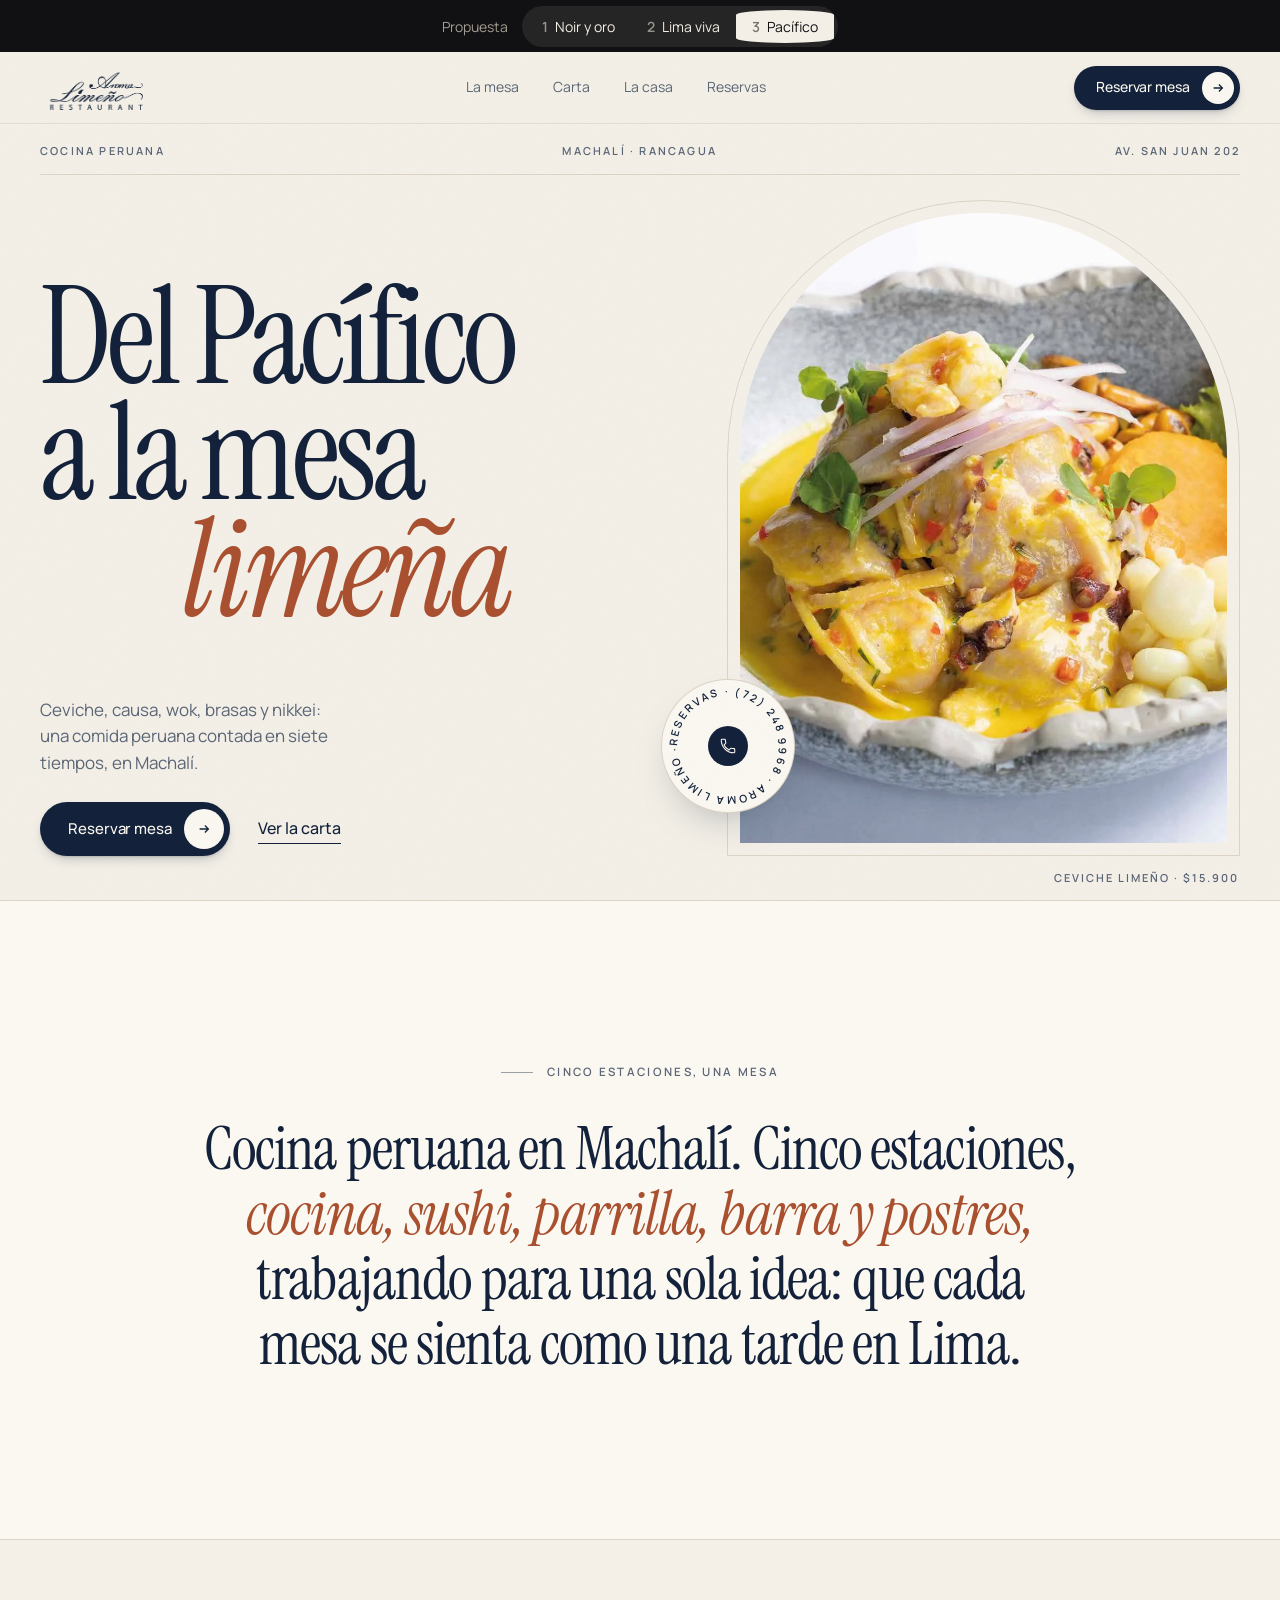
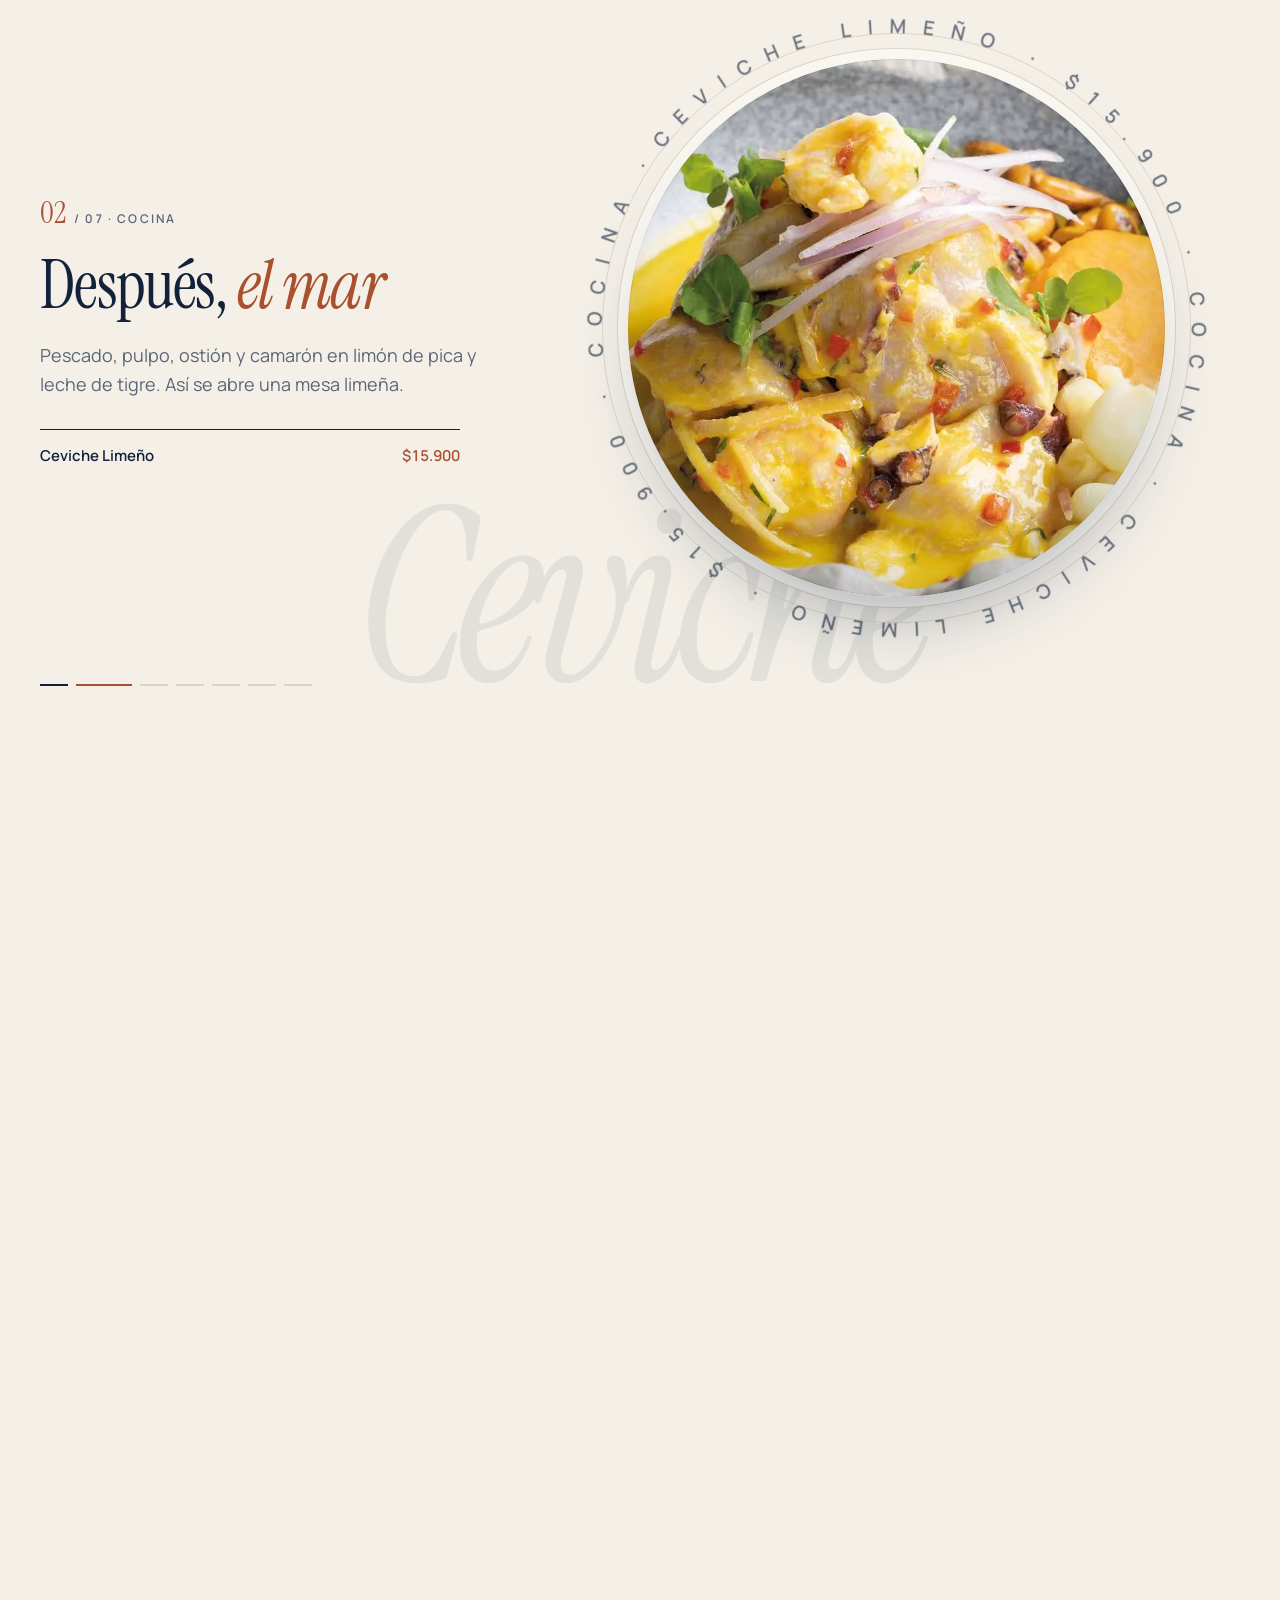
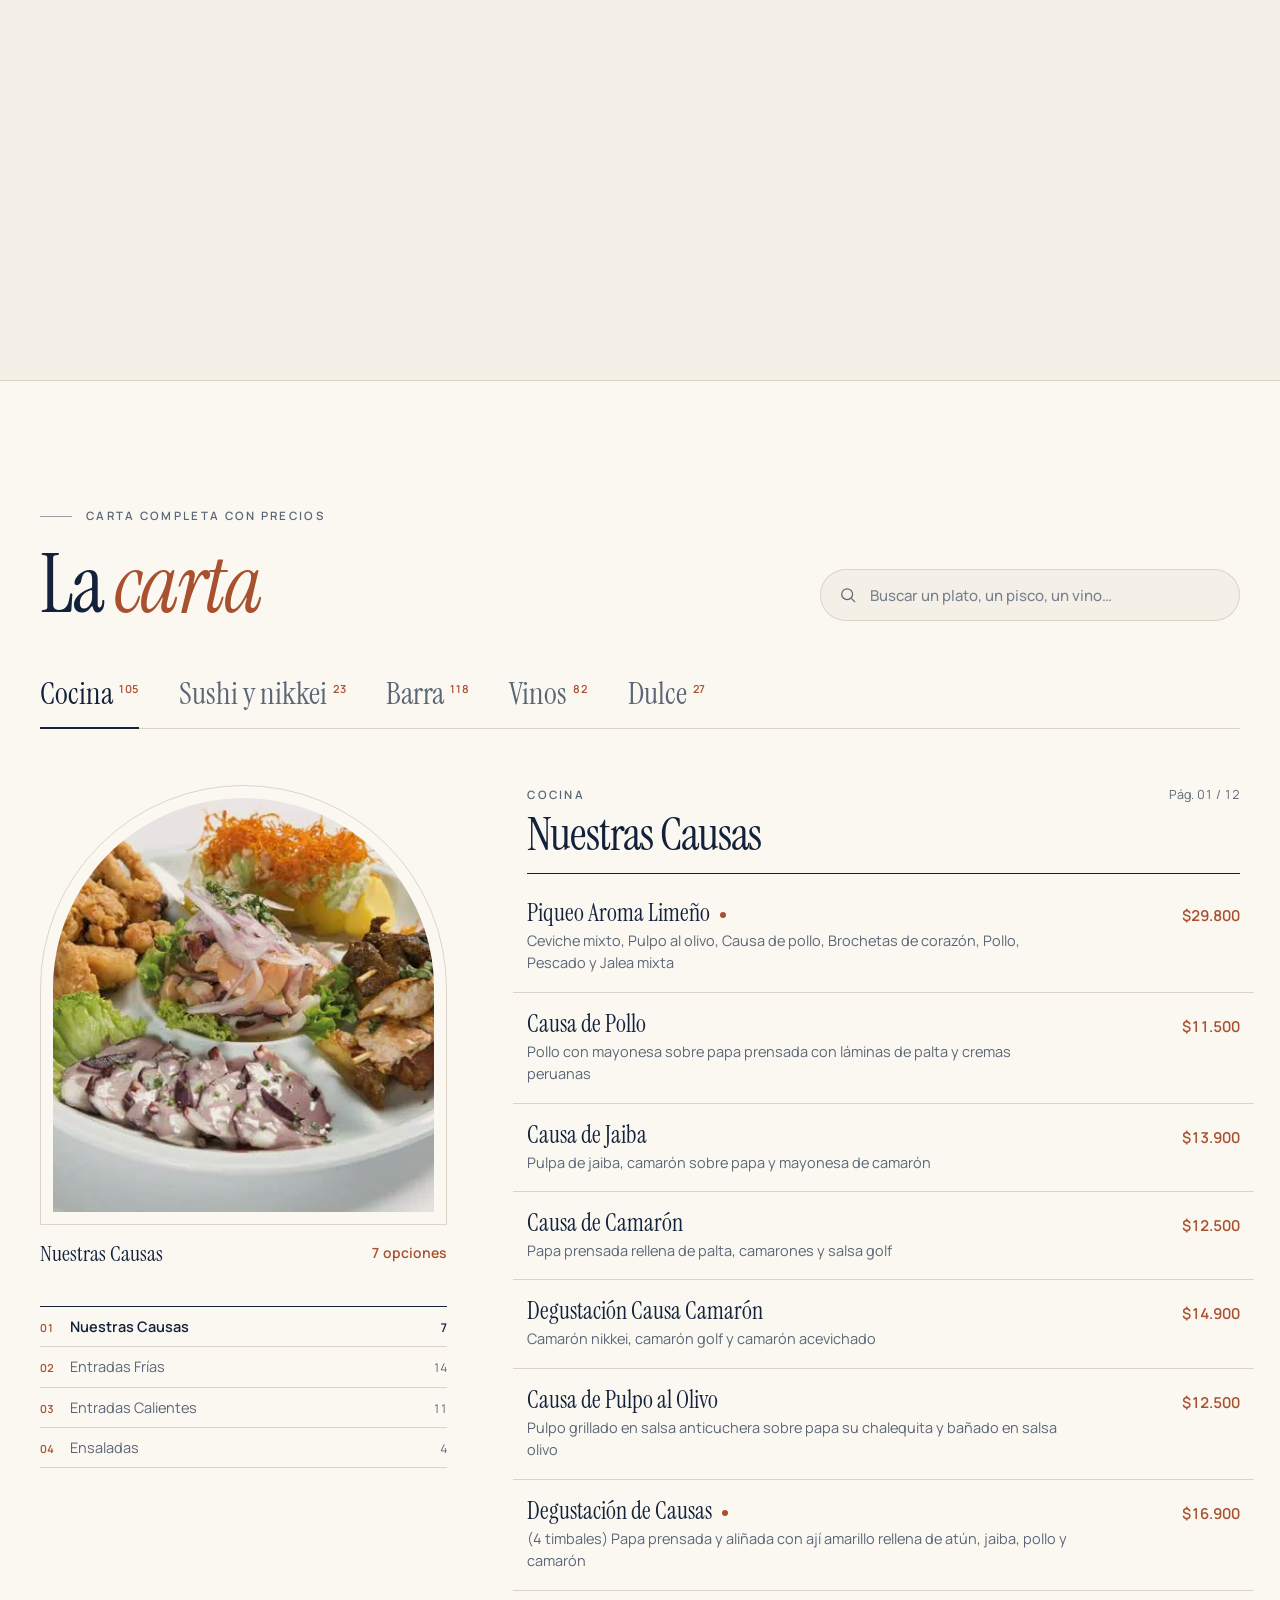
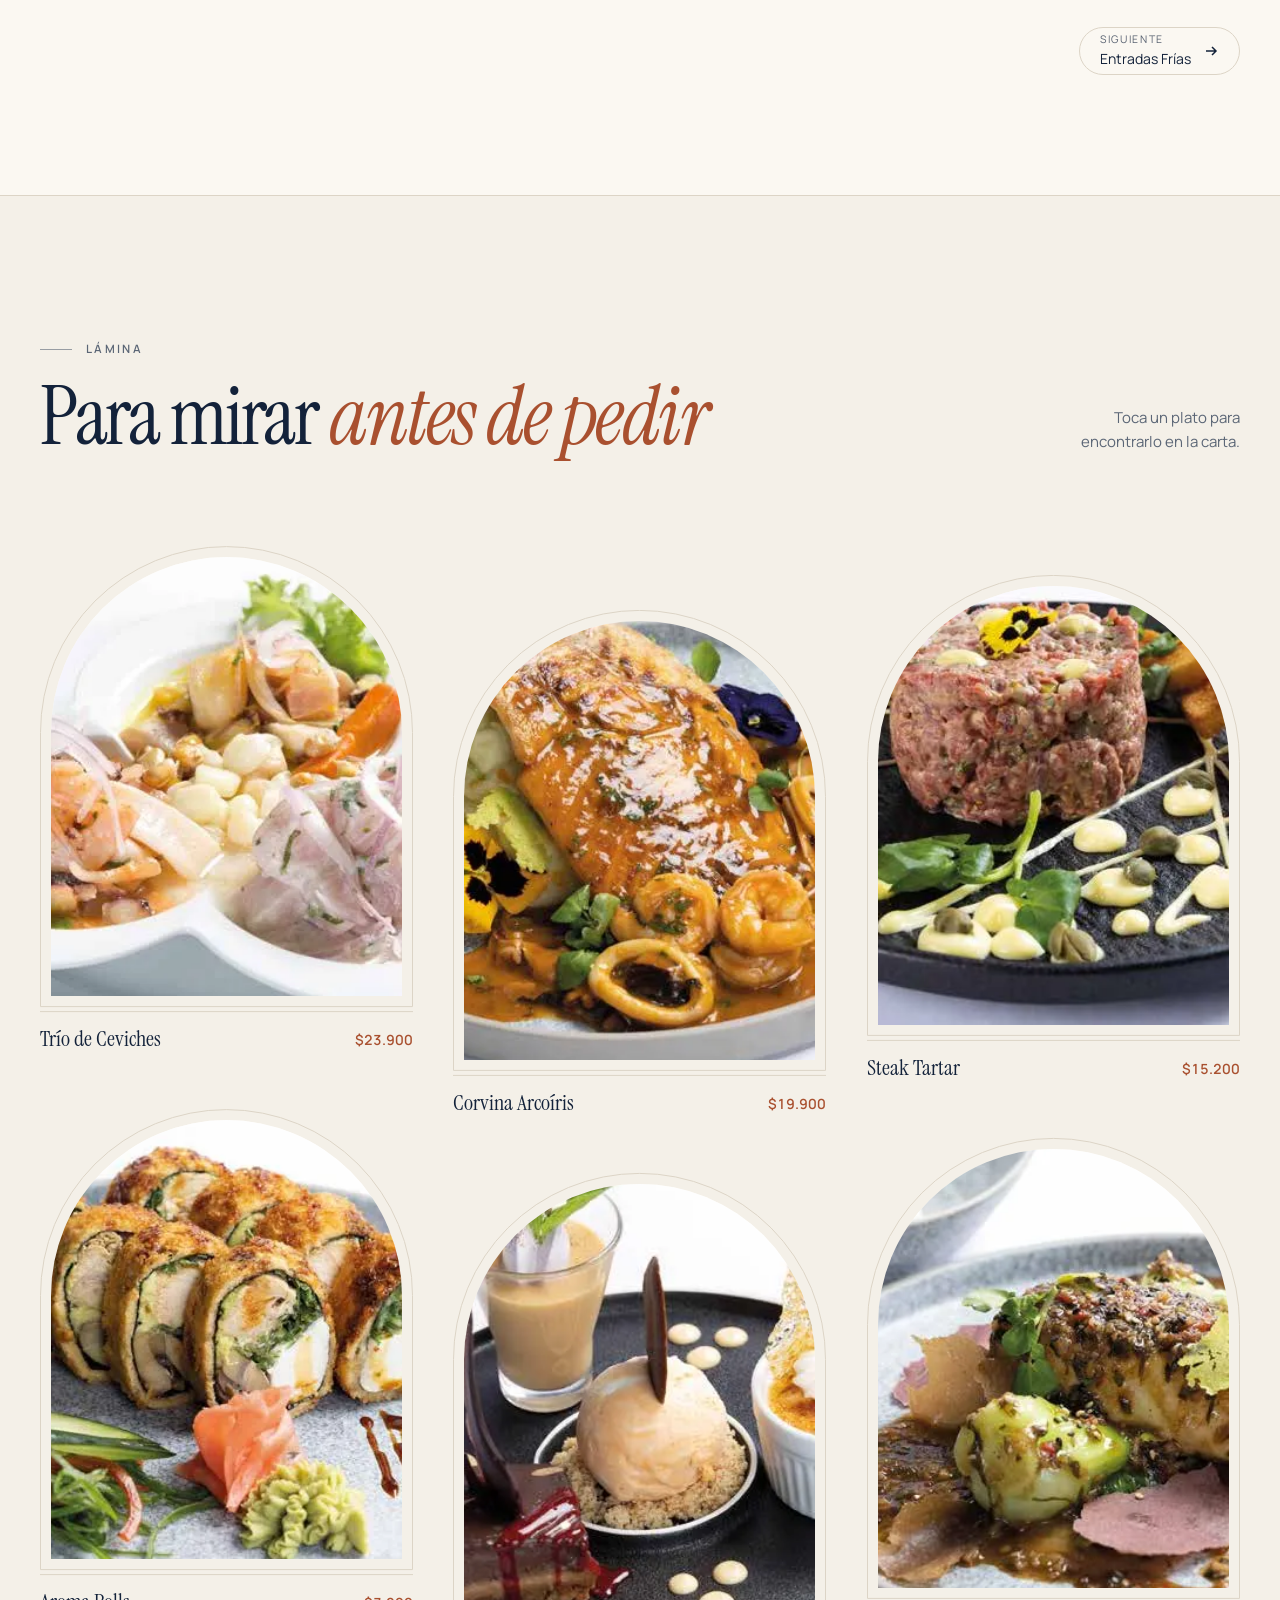
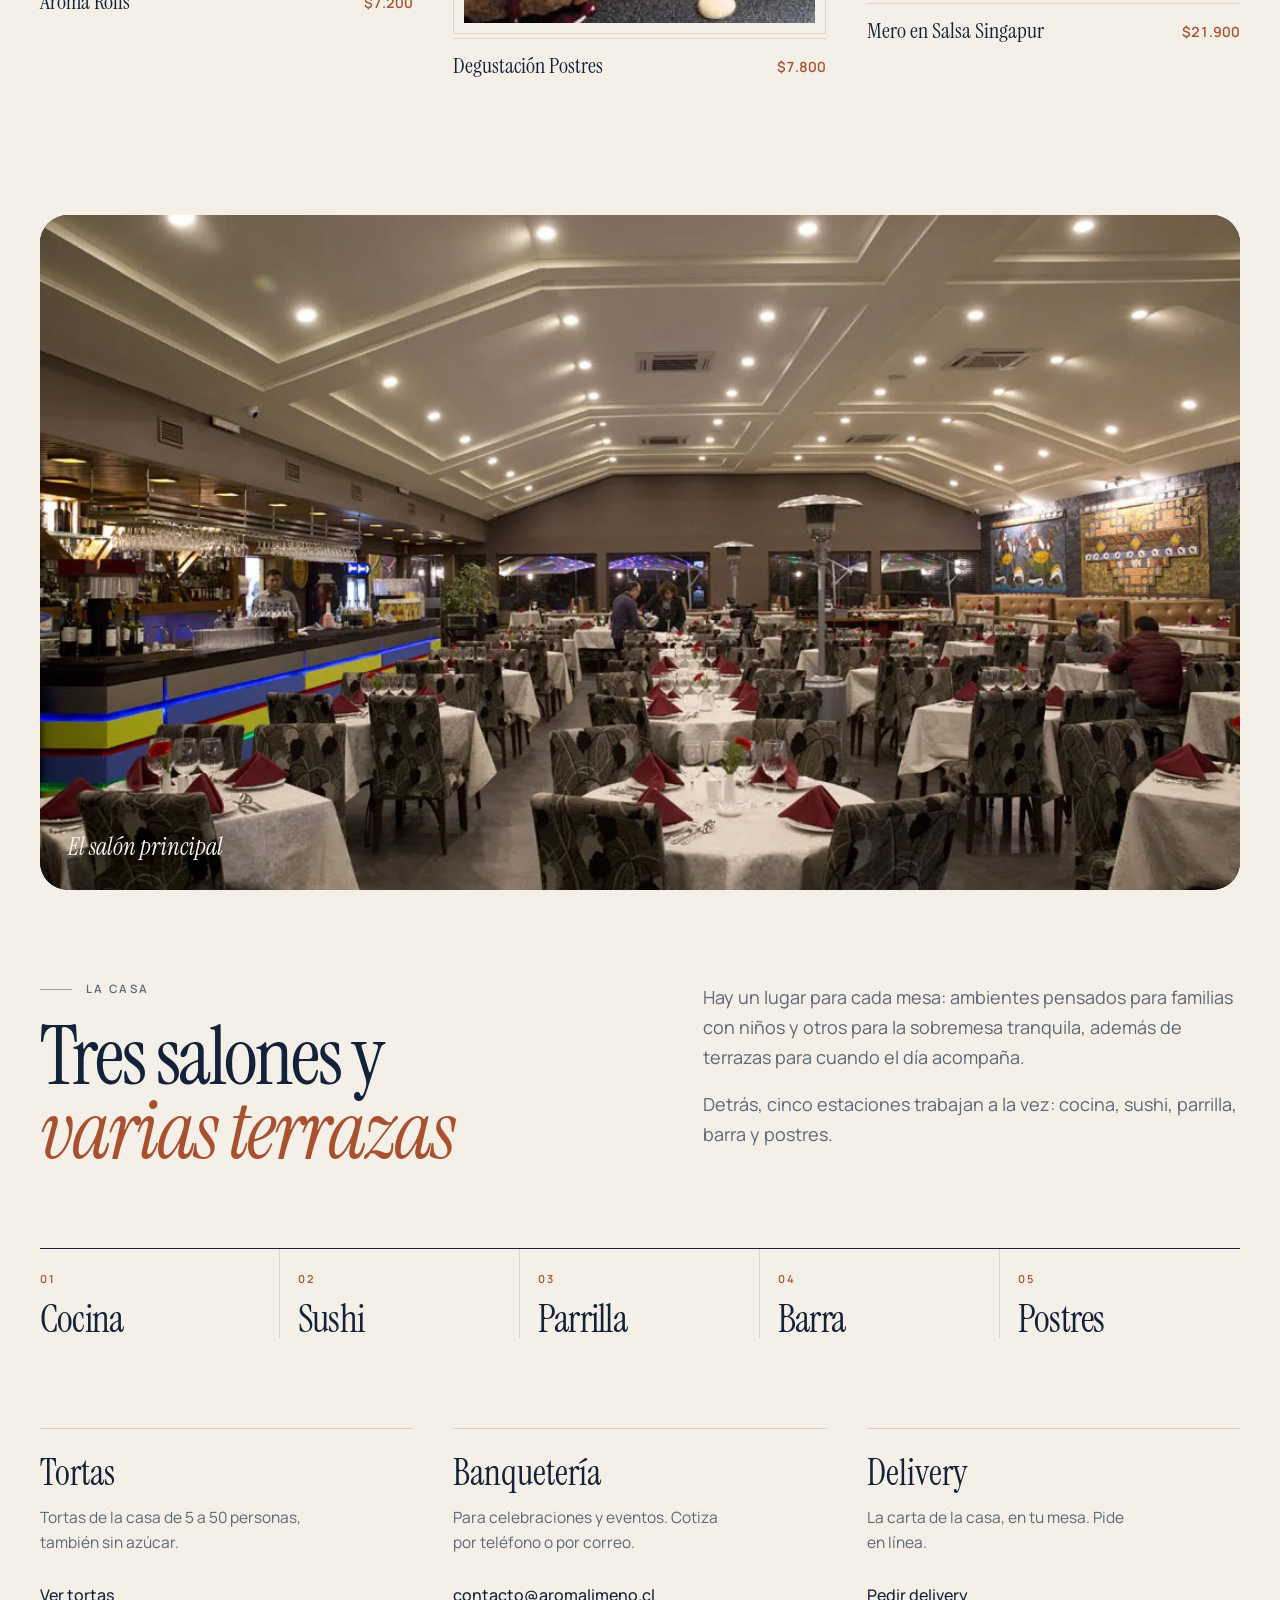
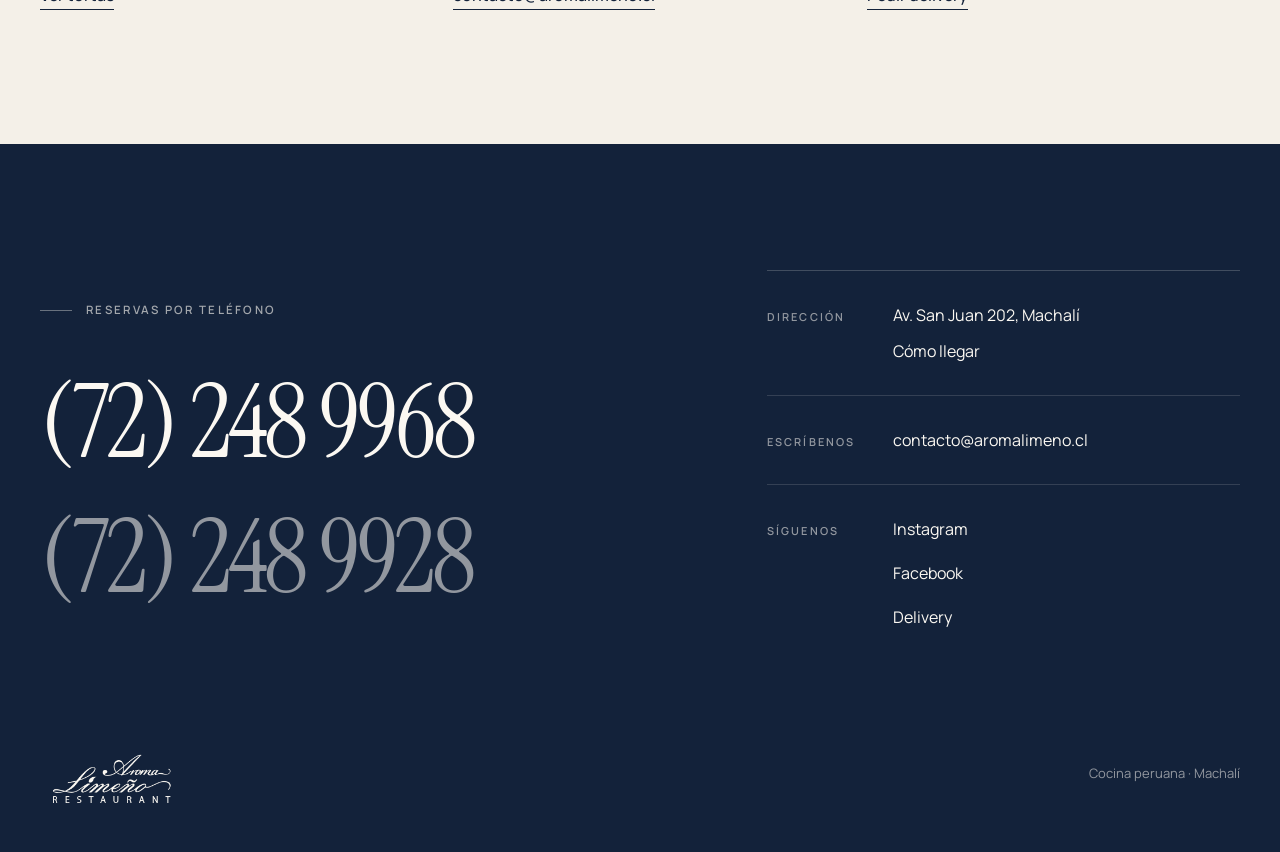
==== pacifico.html @ 2cde5c27 "Propuestas web Aroma Limeño: Noir y oro, Lima viva y Pacífico Co-Authored-By: Claude Opus 5.5 <norep" ====
<!doctype html>
<html lang="es" data-version="pacifico">
<head>
<meta charset="utf-8">
<meta name="robots" content="noindex, nofollow">
<meta name="viewport" content="width=device-width, initial-scale=1">
<title>Aroma Limeño · Pacífico</title>
<meta name="description" content="Aroma Limeño Restaurant: cocina peruana en Av. San Juan 202, Machalí. Carta completa con precios, salones, tortas, delivery y reservas por teléfono.">
<meta name="theme-color" content="#f4f0e8">
<link rel="icon" href="img/logo.png">
<link rel="preconnect" href="https://fonts.googleapis.com">
<link rel="preconnect" href="https://fonts.gstatic.com" crossorigin>
<link href="https://fonts.googleapis.com/css2?family=Instrument+Serif:ital@0;1&family=Manrope:wght@400;500;600&display=swap" rel="stylesheet">
<link rel="stylesheet" href="css/base.css">
<link rel="stylesheet" href="css/pacifico.css">
<script>document.documentElement.classList.add('js');try{var xy=sessionStorage.getItem('al-xy');if(xy){xy=xy.split(',');document.documentElement.style.setProperty('--vt-x',xy[0]+'px');document.documentElement.style.setProperty('--vt-y',xy[1]+'px');sessionStorage.removeItem('al-xy');}}catch(e){}</script>
</head>
<body>

<div class="switcher" role="navigation" aria-label="Selector de propuesta">
  <span class="switcher__label">Propuesta</span>
  <div class="switcher__track">
    <span class="switcher__thumb" aria-hidden="true"></span>
    <a class="switcher__btn" href="index.html" data-go="noir"><b>1</b> Noir y oro</a>
    <a class="switcher__btn" href="lima.html" data-go="lima"><b>2</b> Lima viva</a>
    <a class="switcher__btn" href="pacifico.html" data-go="pacifico"><b>3</b> Pacífico</a>
  </div>
</div>

<div class="v v-pac" data-v="pacifico">
  <a class="p-skip" href="#p-carta">Saltar a la carta</a>
  <header class="p-nav">
    <a href="pacifico.html" class="p-logo logo-mask" aria-label="Aroma Limeño, inicio"></a>
    <nav aria-label="Principal">
      <a href="#p-mesa" data-scroll>La mesa</a>
      <a href="#p-carta" data-scroll>Carta</a>
      <a href="#p-casa" data-scroll>La casa</a>
      <a href="#p-reservas" data-scroll>Reservas</a>
    </nav>
    <a class="p-pill" href="tel:+56722489968"><span class="p-pill__l">Reservar<span class="p-hide-s"> mesa</span></span><span class="p-pill__c" aria-hidden="true"><svg viewBox="0 0 16 16"><path d="M3 8h10M9 4l4 4-4 4" fill="none" stroke="currentColor" stroke-width="1.5"/></svg></span></a>
  </header>

  <main>
  <section class="p-hero" aria-labelledby="p-h1">
    <p class="p-hero__meta"><span>Cocina peruana</span><span>Machalí · Rancagua</span><span>Av. San Juan 202</span></p>
    <h1 class="p-hero__title" id="p-h1"><span class="p-ln"><span>Del Pacífico</span></span> <span class="p-ln"><span>a la mesa</span></span> <span class="p-ln"><span><em>limeña</em></span></span></h1>
    <figure class="p-hero__fig"><img src="img/p09_54.webp" alt="Ceviche limeño: pescado, pulpo, ostión y camarón en leche de tigre" width="925" height="1300" fetchpriority="high"></figure>
    <a class="p-stamp" href="tel:+56722489968" aria-label="Reservas al (72) 248 9968">
      <svg viewBox="0 0 120 120" aria-hidden="true"><defs><path id="p-circ" d="M60,60 m-46,0 a46,46 0 1,1 92,0 a46,46 0 1,1 -92,0"/></defs><text><textPath href="#p-circ">RESERVAS · (72) 248 9968 · AROMA LIMEÑO ·</textPath></text></svg>
      <span class="p-stamp__ico" aria-hidden="true"><svg viewBox="0 0 24 24"><path d="M6.6 10.8a15.2 15.2 0 0 0 6.6 6.6l2.2-2.2a1 1 0 0 1 1-.25 11.4 11.4 0 0 0 3.6.57 1 1 0 0 1 1 1V20a1 1 0 0 1-1 1A17 17 0 0 1 3 4a1 1 0 0 1 1-1h3.5a1 1 0 0 1 1 1c0 1.250.2 2.45.57 3.57a1 1 0 0 1-.25 1z" fill="none" stroke="currentColor" stroke-width="1.4"/></svg></span>
    </a>
    <div class="p-hero__foot">
      <p class="p-hero__lead">Ceviche, causa, wok, brasas y nikkei: una comida peruana contada en siete tiempos, en Machalí.</p>
      <div class="p-hero__acts">
        <a class="p-pill p-pill--lg" href="tel:+56722489968"><span class="p-pill__l">Reservar mesa</span><span class="p-pill__c" aria-hidden="true"><svg viewBox="0 0 16 16"><path d="M3 8h10M9 4l4 4-4 4" fill="none" stroke="currentColor" stroke-width="1.5"/></svg></span></a>
        <a class="p-link" href="#p-carta" data-scroll>Ver la carta</a>
      </div>
    </div>
  </section>

  <section class="p-mani" aria-label="Manifiesto">
    <p class="p-eyebrow">Cinco estaciones, una mesa</p>
    <p class="p-mani__txt">Cocina peruana en Machalí. Cinco estaciones, <em>cocina, sushi, parrilla, barra y postres,</em> trabajando para una sola idea: que cada mesa se sienta como una tarde en Lima.</p>
  </section>

  <section class="p-tiempos" id="p-mesa" aria-labelledby="p-mesa-h">
    <h2 class="sr" id="p-mesa-h">La mesa en siete tiempos</h2>
    <div class="p-tiempos__stage">
      <div class="p-ghost" aria-hidden="true"><span>Pisco</span><span>Ceviche</span><span>Causa</span><span>Wok</span><span>Brasa</span><span>Nikkei</span><span>Dulce</span></div>
      <div class="p-plate" aria-hidden="true">
        <svg class="p-ring" viewBox="0 0 200 200"><defs><path id="p-ringp" d="M100,100 m-93,0 a93,93 0 1,1 186,0 a93,93 0 1,1 -186,0"/></defs><text><textPath href="#p-ringp" class="p-ring__t">Pisco Sour Catedral · desde $9.500 · Barra · Pisco Sour Catedral · desde $9.500 · Barra ·</textPath></text></svg>
        <div class="p-plate__disc">
          <div class="p-plate__l p-plate__l--type" data-k="0"><p>Menta<br>Jengibre<br><em>Rocoto</em><br>Eucalipto<br>Rosas<br>Canela<br><em>Hierba luisa</em><br>Coca</p></div>
          <div class="p-plate__l" data-k="1"><img src="img/p09_54.webp" alt="" style="object-position:50% 46%"></div>
          <div class="p-plate__l" data-k="2"><img src="img/p10_63.webp" alt="" style="object-position:50% 60%"></div>
          <div class="p-plate__l" data-k="3"><img src="img/p21_163.webp" alt=""></div>
          <div class="p-plate__l" data-k="4"><img src="img/p04_19.webp" alt=""></div>
          <div class="p-plate__l" data-k="5"><img src="img/p06_32.webp" alt="" style="object-position:55% 40%"></div>
          <div class="p-plate__l" data-k="6"><img src="img/p22_168.webp" alt="" style="object-position:50% 40%"></div>
        </div>
      </div>
      <div class="p-steps">
        <article class="p-step" data-k="0" data-ring="Pisco Sour Catedral · desde $9.500 · Barra">
          <p class="p-step__num"><b>01</b> / 07 · Barra</p>
          <h3 class="p-step__title">Primero, <em>un sour</em></h3>
          <p class="p-step__txt">Pisco peruano de mosto verde, Portón, Cuatro Gallos o Don Santiago, y macerados de la casa con menta, rocoto, hierba luisa o coca.</p>
          <p class="p-step__dish"><span>Pisco Sour Catedral</span><span>desde $9.500</span></p>
        </article>
        <article class="p-step" data-k="1" data-ring="Ceviche Limeño · $15.900 · Cocina">
          <img class="p-step__img" src="img/p09_54.webp" alt="Ceviche Limeño" loading="lazy">
          <p class="p-step__num"><b>02</b> / 07 · Cocina</p>
          <h3 class="p-step__title">Después, <em>el mar</em></h3>
          <p class="p-step__txt">Pescado, pulpo, ostión y camarón en limón de pica y leche de tigre. Así se abre una mesa limeña.</p>
          <p class="p-step__dish"><span>Ceviche Limeño</span><span>$15.900</span></p>
        </article>
        <article class="p-step" data-k="2" data-ring="Degustación de Causas · $16.900 · Cocina">
          <img class="p-step__img" src="img/p10_63.webp" alt="Degustación de Causas" loading="lazy">
          <p class="p-step__num"><b>03</b> / 07 · Cocina</p>
          <h3 class="p-step__title">La papa <em>amarilla</em></h3>
          <p class="p-step__txt">Papa prensada y aliñada con ají amarillo, en cuatro timbales: atún, jaiba, pollo y camarón.</p>
          <p class="p-step__dish"><span>Degustación de Causas</span><span>$16.900</span></p>
        </article>
        <article class="p-step" data-k="3" data-ring="Arroz Chaufa de Mariscos · $15.900 · Cocina">
          <img class="p-step__img" src="img/p21_163.webp" alt="Arroz Chaufa de Mariscos" loading="lazy">
          <p class="p-step__num"><b>04</b> / 07 · Cocina</p>
          <h3 class="p-step__title">El fuego <em>del wok</em></h3>
          <p class="p-step__txt">Arroz frito al wok con mariscos, soya y toques orientales: la cocina chifa que Lima hizo suya.</p>
          <p class="p-step__dish"><span>Arroz Chaufa de Mariscos</span><span>$15.900</span></p>
        </article>
        <article class="p-step" data-k="4" data-ring="Parrilla Especial · $55.900 · Parrilla">
          <img class="p-step__img" src="img/p04_19.webp" alt="Parrilla Especial" loading="lazy">
          <p class="p-step__num"><b>05</b> / 07 · Parrilla</p>
          <h3 class="p-step__title">Brasas <em>al centro</em></h3>
          <p class="p-step__txt">Entraña, lomo liso, malaya de cerdo, chunchules y pollo, para compartir sin apuro.</p>
          <p class="p-step__dish"><span>Parrilla Especial</span><span>$55.900</span></p>
        </article>
        <article class="p-step" data-k="5" data-ring="Tabla Aroma Sushi · $20.500 · Sushi">
          <img class="p-step__img" src="img/p06_32.webp" alt="Tabla Aroma Sushi" loading="lazy">
          <p class="p-step__num"><b>06</b> / 07 · Sushi</p>
          <h3 class="p-step__title">Perú <em>y Japón</em></h3>
          <p class="p-step__txt">Lo nikkei en una tabla: suki rolls, tropical sweet y ceviche mexicano.</p>
          <p class="p-step__dish"><span>Tabla Aroma Sushi</span><span>$20.500</span></p>
        </article>
        <article class="p-step" data-k="6" data-ring="Esfera Blanca de Chocohelado · $5.900 · Postres">
          <img class="p-step__img" src="img/p22_168.webp" alt="Esfera Blanca de Chocohelado" loading="lazy">
          <p class="p-step__num"><b>07</b> / 07 · Postres</p>
          <h3 class="p-step__title">Un final <em>dulce</em></h3>
          <p class="p-step__txt">Espuma de crème brûlée, helado de vainilla y compotas de frutas, bañados en chocolate.</p>
          <p class="p-step__dish"><span>Esfera Blanca de Chocohelado</span><span>$5.900</span></p>
        </article>
      </div>
      <ol class="p-ticks" aria-hidden="true"><li></li><li></li><li></li><li></li><li></li><li></li><li></li></ol>
    </div>
  </section>

  <section class="p-carta" id="p-carta" aria-labelledby="p-carta-h">
    <div class="wrap">
      <div class="p-carta__head">
        <div>
          <p class="p-eyebrow">Carta completa con precios</p>
          <h2 class="p-h2" id="p-carta-h">La <em>carta</em></h2>
        </div>
        <div class="p-search" role="search">
          <svg viewBox="0 0 24 24" aria-hidden="true"><circle cx="11" cy="11" r="6.5" fill="none" stroke="currentColor" stroke-width="1.5"/><path d="M16 16l4.5 4.5" stroke="currentColor" stroke-width="1.5"/></svg>
          <label class="sr" for="p-q">Buscar en la carta</label>
          <input id="p-q" type="search" placeholder="Buscar un plato, un pisco, un vino…" autocomplete="off">
          <button class="p-search__x" type="button" aria-label="Limpiar búsqueda" hidden><svg viewBox="0 0 16 16" aria-hidden="true"><path d="M4 4l8 8M12 4l-8 8" stroke="currentColor" stroke-width="1.5"/></svg></button>
        </div>
      </div>
      <div class="p-tabs" role="tablist" aria-label="Capítulos de la carta"><span class="p-tabs__bar" aria-hidden="true"></span></div>
      <div class="p-book">
        <aside class="p-side">
          <div class="p-arch" aria-hidden="true">
            <div class="p-arch__win">
              <img class="p-arch__img is-on" src="img/p09_54.webp" alt="">
              <img class="p-arch__img" src="img/p09_54.webp" alt="">
              <p class="p-arch__word"></p>
            </div>
          </div>
          <p class="p-arch__cap" aria-hidden="true"><span class="p-arch__n"></span><span class="p-arch__p"></span></p>
          <nav class="p-toc" aria-label="Secciones del capítulo"></nav>
        </aside>
        <div class="p-pages">
          <div class="p-page" aria-live="polite"></div>
        </div>
      </div>
      <noscript><p class="p-noscript">Revisa la <a href="https://aromalimeno.cl/wp-content/uploads/2024/11/carta_Oct24-1.pdf">carta en PDF</a>.</p></noscript>
    </div>
  </section>

  <section class="p-lamina" aria-labelledby="p-lam-h">
    <div class="wrap">
      <div class="p-lamina__head">
        <p class="p-eyebrow">Lámina</p>
        <h2 class="p-h2" id="p-lam-h">Para mirar <em>antes de pedir</em></h2>
        <p class="p-lamina__note">Toca un plato para encontrarlo en la carta.</p>
      </div>
      <div class="p-lamina__grid">
        <div class="p-col" data-drift="-1">
          <a class="p-fig" href="#p-carta" data-plato="Trio de Ceviches"><span class="p-fig__frame"><span class="p-fig__win"><img src="img/p11_74.webp" alt="Trío de Ceviches" loading="lazy"></span></span><span class="p-fig__cap"><span>Trío de Ceviches</span><b></b></span></a>
          <a class="p-fig" href="#p-carta" data-plato="Aroma Rolls"><span class="p-fig__frame"><span class="p-fig__win"><img src="img/p07_41.webp" alt="Aroma Rolls" loading="lazy"></span></span><span class="p-fig__cap"><span>Aroma Rolls</span><b></b></span></a>
        </div>
        <div class="p-col" data-drift="1">
          <a class="p-fig" href="#p-carta" data-plato="Corvina Arcoiris"><span class="p-fig__frame"><span class="p-fig__win"><img src="img/p19_145.webp" alt="Corvina Arcoíris" loading="lazy"></span></span><span class="p-fig__cap"><span>Corvina Arcoíris</span><b></b></span></a>
          <a class="p-fig" href="#p-carta" data-plato="Degustación Postres"><span class="p-fig__frame"><span class="p-fig__win"><img src="img/p23_175.webp" alt="Degustación de postres" loading="lazy"></span></span><span class="p-fig__cap"><span>Degustación Postres</span><b></b></span></a>
        </div>
        <div class="p-col" data-drift="-.6">
          <a class="p-fig" href="#p-carta" data-plato="Steak Tartar"><span class="p-fig__frame"><span class="p-fig__win"><img src="img/p13_91.webp" alt="Steak Tartar" loading="lazy"></span></span><span class="p-fig__cap"><span>Steak Tartar</span><b></b></span></a>
          <a class="p-fig" href="#p-carta" data-plato="Mero en Salsa Singapur"><span class="p-fig__frame"><span class="p-fig__win"><img src="img/p17_125.webp" alt="Mero en Salsa Singapur con Chaufa Blanco" loading="lazy"></span></span><span class="p-fig__cap"><span>Mero en Salsa Singapur</span><b></b></span></a>
        </div>
      </div>
    </div>
  </section>

  <section class="p-casa" id="p-casa" aria-labelledby="p-casa-h">
    <figure class="p-casa__img"><img src="img/g029.webp" alt="Salón principal de Aroma Limeño, con mesas vestidas y barra al fondo" loading="lazy"><figcaption>El salón principal</figcaption></figure>
    <div class="wrap">
      <div class="p-casa__grid">
        <div class="reveal">
          <p class="p-eyebrow">La casa</p>
          <h2 class="p-h2" id="p-casa-h">Tres salones y <em>varias terrazas</em></h2>
        </div>
        <div class="p-casa__txt reveal">
          <p>Hay un lugar para cada mesa: ambientes pensados para familias con niños y otros para la sobremesa tranquila, además de terrazas para cuando el día acompaña.</p>
          <p>Detrás, cinco estaciones trabajan a la vez: cocina, sushi, parrilla, barra y postres.</p>
        </div>
      </div>
      <ol class="p-est reveal" aria-label="Cinco estaciones">
        <li><b>01</b>Cocina</li><li><b>02</b>Sushi</li><li><b>03</b>Parrilla</li><li><b>04</b>Barra</li><li><b>05</b>Postres</li>
      </ol>
      <div class="p-enc">
        <article class="p-enc__c reveal">
          <h3>Tortas</h3>
          <p>Tortas de la casa de 5 a 50 personas, también sin azúcar.</p>
          <a class="p-link" href="https://aromalimeno.cl/tortas/">Ver tortas</a>
        </article>
        <article class="p-enc__c reveal">
          <h3>Banquetería</h3>
          <p>Para celebraciones y eventos. Cotiza por teléfono o por correo.</p>
          <a class="p-link" href="mailto:contacto@aromalimeno.cl">contacto@aromalimeno.cl</a>
        </article>
        <article class="p-enc__c reveal">
          <h3>Delivery</h3>
          <p>La carta de la casa, en tu mesa. Pide en línea.</p>
          <a class="p-link" href="https://aromalimeno.getagil.com/pedir">Pedir delivery</a>
        </article>
      </div>
    </div>
  </section>
  </main>

  <footer class="p-foot" id="p-reservas">
    <div class="wrap">
      <p class="p-eyebrow p-eyebrow--inv">Reservas por teléfono</p>
      <p class="p-foot__tels"><a href="tel:+56722489968">(72) 248 9968</a><a href="tel:+56722489928">(72) 248 9928</a></p>
      <div class="p-foot__cols">
        <div><h3>Dirección</h3><p>Av. San Juan 202, Machalí<br><a href="https://maps.google.com/?q=Av.+San+Juan+202,+Machal%C3%AD">Cómo llegar</a></p></div>
        <div><h3>Escríbenos</h3><p><a href="mailto:contacto@aromalimeno.cl">contacto@aromalimeno.cl</a></p></div>
        <div><h3>Síguenos</h3><p><a href="https://www.instagram.com/aromalimenorgua/">Instagram</a><br><a href="https://www.facebook.com/Restaurantaromalimeno/">Facebook</a><br><a href="https://aromalimeno.getagil.com/pedir">Delivery</a></p></div>
      </div>
      <div class="p-foot__end"><span class="p-foot__logo logo-mask" role="img" aria-label="Aroma Limeño Restaurant"></span><span>Cocina peruana · Machalí</span></div>
    </div>
  </footer>
  <div class="p-grain" aria-hidden="true"></div>
</div>

<script src="js/carta.js"></script>
<script src="js/base.js"></script>
<script src="js/pacifico.js"></script>
</body>
</html>
---- css/base.css ----
/* Hallmark · custom · Aroma Limeño, 3 propuestas en un sitio · signature: la carta real con fotos de la casa, una puesta en escena por versión */
/* critique: el usuario pidió muchos efectos en la carta; se concentran ahí y en el hero, el resto queda quieto */
/* waive 37: son tres sitios en uno, dos familias por versión; waive 24b: ritmo propio por versión; waive 26b: no hay controles deshabilitables */

:root {
  /* selector */
  --sw-bg: #111012;
  --sw-ink: #f4efe6;
  --sw-mute: #a49d92;
  --sw-thumb: #f4efe6;
  --sw-thumb-ink: #111012;
  --sw-font: "Manrope", system-ui, sans-serif;

  --ease: cubic-bezier(.2,.7,.1,1);
  --ease-out: cubic-bezier(.16,1,.3,1);
  --wrap: 1200px;
  --sw-h: 52px;
}

*, *::before, *::after { box-sizing: border-box; }
html, body { overflow-x: clip; }
html { scroll-behavior: smooth; scroll-padding-top: calc(var(--sw-h) + 80px); }
body { margin: 0; background: var(--page-bg); color: var(--page-ink); -webkit-font-smoothing: antialiased; }
img { display: block; max-width: 100%; }
a { color: inherit; }
button { font: inherit; color: inherit; cursor: pointer; }
h1, h2, h3 { text-wrap: balance; overflow-wrap: break-word; min-width: 0; margin: 0; font-weight: 400; }
.wrap { width: min(var(--wrap), 100% - 32px); margin-inline: auto; }
.sr { position: absolute; width: 1px; height: 1px; overflow: hidden; clip-path: inset(50%); white-space: nowrap; }
:focus-visible { outline: 2px solid currentColor; outline-offset: 3px; transition: none; }

.logo-mask {
  display: block; width: 132px; aspect-ratio: 264 / 135;
  -webkit-mask: url([data-uri]) center / contain no-repeat;
  mask: url([data-uri]) center / contain no-repeat;
}

/* ---------------- página ---------------- */
.v { min-height: 100svh; padding-top: var(--sw-h); }
@view-transition { navigation: auto; }
.switcher { view-transition-name: switcher; }
::view-transition-old(root) { animation: vt-out .5s var(--ease) both; }
::view-transition-new(root) { animation: vt-in .9s var(--ease-out) both; }
@keyframes vt-out { to { opacity: .4; } }
@keyframes vt-in { from { clip-path: circle(0 at var(--vt-x, 50%) var(--vt-y, 0)); } to { clip-path: circle(150% at var(--vt-x, 50%) var(--vt-y, 0)); } }

/* ---------------- selector ---------------- */
.switcher {
  position: fixed; inset: 0 0 auto 0; z-index: 100; height: var(--sw-h);
  display: flex; align-items: center; justify-content: center; gap: 14px;
  background: var(--sw-bg); color: var(--sw-ink); font-family: var(--sw-font); font-size: 14px;
}
.switcher__label { color: var(--sw-mute); }
.switcher__track { position: relative; display: flex; padding: 4px; border-radius: 999px; background: color-mix(in srgb, var(--sw-ink) 9%, transparent); }
.switcher__thumb {
  position: absolute; top: 4px; left: 0; height: calc(100% - 8px); width: 10px; border-radius: 999px;
  background: var(--sw-thumb); transform-origin: left center;
  transition: transform .55s var(--ease-out);
}
.switcher__btn {
  position: relative; z-index: 1; border: 0; background: none; padding: 7px 16px; border-radius: 999px;
  color: var(--sw-ink); text-decoration: none; white-space: nowrap; transition: color .35s var(--ease);
}
.switcher__btn b { font-weight: 600; opacity: .55; margin-right: 4px; }
.switcher__btn[aria-current="page"] { color: var(--sw-thumb-ink); }
.switcher__btn:hover:not([aria-current="page"]) { color: var(--sw-mute); }
.switcher__btn:focus-visible { outline: 2px solid var(--sw-ink); outline-offset: 2px; }
@media (max-width: 560px) { .switcher__label { display: none; } .switcher__btn { padding: 7px 11px; font-size: 13px; } }

/* ---------------- reveal común ---------------- */
.js .reveal { opacity: 0; transform: translateY(28px); transition: opacity .9s var(--ease-out), transform .9s var(--ease-out); }
.js .reveal.is-in { opacity: 1; transform: none; }
.split .w { display: inline-block; overflow: clip; vertical-align: top; padding-bottom: .08em; }
.split .w > span { display: inline-block; transform: translateY(105%); transition: transform 1s var(--ease-out); transition-delay: calc(var(--i) * 70ms + 150ms); }
.split.is-in .w > span { transform: none; }
html:not(.js) .split .w > span { transform: none; }

/* ---------------- movimiento reducido ---------------- */
@media (prefers-reduced-motion: reduce) {
  *, *::before, *::after { animation-duration: .01ms !important; animation-iteration-count: 1 !important; transition-duration: .01ms !important; scroll-behavior: auto !important; }
  .js .reveal, .js .n-item, .js .p-item, .js .p-step, .js .l-ch .l-ch__txt, .js .p-mani__txt span, .js .l-flavors li { opacity: 1; transform: none; }
  .split .w > span { transform: none; }
}
---- css/pacifico.css ----
/* Aroma Limeño · Pacífico — revista editorial clara
   signature: "La mesa en siete tiempos" (plato circular fijado con el scroll) */
:root {
  --p-bg: #f4f0e8;
  --p-paper: #fbf8f2;
  --p-cream: #efe6d6;
  --p-ink: #13223a;
  --p-ink2: #0e1a2e;
  --p-mute: #5b6676;
  --p-line: #dcd4c6;
  --p-clay: #a9502f;
  --p-display: "Instrument Serif", Georgia, "Times New Roman", serif;
  --p-body: "Manrope", system-ui, -apple-system, "Segoe UI", sans-serif;
  --p-nav: 72px;
  --p-top: calc(var(--sw-h) + var(--p-nav));
  --p-ease: cubic-bezier(.16, 1, .3, 1);
  --p-ease2: cubic-bezier(.4, 0, .2, 1);
  --page-bg: var(--p-bg);
  --page-ink: var(--p-ink);
}
html, body { background: var(--p-bg); }
html { scroll-padding-top: calc(var(--p-top) + 12px); }
body { font-family: var(--p-body); -moz-osx-font-smoothing: grayscale; }
::selection { background: rgba(169, 80, 47, .22); color: var(--p-ink); }
@media (max-width: 760px) { :root { --p-nav: 60px; } }

.v-pac { background: var(--p-bg); color: var(--p-ink); font-family: var(--p-body); font-size: 16px; line-height: 1.6; }
.v-pac em { font-style: italic; }
.v-pac :focus-visible { outline: 2px solid var(--p-clay); outline-offset: 4px; }
.p-skip { position: absolute; left: 16px; top: calc(var(--sw-h) + 8px); z-index: 80; padding: 10px 16px; background: var(--p-ink); color: var(--p-paper); border-radius: 999px; transform: translateY(-200%); transition: transform .3s var(--p-ease); }
.p-skip:focus { transform: none; }
.p-hide-s { }
@media (max-width: 480px) { .p-hide-s { display: none; } }

.p-eyebrow { margin: 0 0 22px; font-size: 11.5px; font-weight: 600; letter-spacing: .2em; text-transform: uppercase; color: var(--p-mute); display: flex; align-items: center; gap: 14px; }
.p-eyebrow::before { content: ""; width: 32px; height: 1px; background: currentColor; opacity: .6; }
.p-eyebrow--inv { color: color-mix(in srgb, var(--p-paper) 62%, transparent); }
.p-h2 { font-family: var(--p-display); font-size: clamp(48px, 6.4vw, 104px); line-height: .9; letter-spacing: -.03em; }
.p-h2 em { color: var(--p-clay); }

/* ---------- grano de papel ---------- */
.p-grain { position: fixed; inset: 0; z-index: 60; pointer-events: none; opacity: .05; mix-blend-mode: multiply;
  background-image: url("data:image/svg+xml,%3Csvg xmlns='http://www.w3.org/2000/svg' width='220' height='220'%3E%3Cfilter id='n'%3E%3CfeTurbulence type='fractalNoise' baseFrequency='.85' numOctaves='3' stitchTiles='stitch'/%3E%3C/filter%3E%3Crect width='100%25' height='100%25' filter='url(%23n)'/%3E%3C/svg%3E"); }

/* ---------- botones ---------- */
.p-pill { display: inline-flex; align-items: center; gap: 12px; min-height: 44px; padding: 0 6px 0 22px; border-radius: 999px; background: var(--p-ink); color: var(--p-paper); text-decoration: none; font-size: 14px; font-weight: 500; letter-spacing: -.005em; white-space: nowrap;
  box-shadow: 0 1px 2px rgba(19,34,58,.12), 0 6px 14px -6px rgba(19,34,58,.35); transition: background-color .3s var(--p-ease2), transform .2s var(--p-ease2); }
.p-pill__c { display: grid; place-items: center; width: 32px; height: 32px; border-radius: 50%; background: var(--p-paper); color: var(--p-ink); transition: transform .35s var(--p-ease); }
.p-pill__c svg { width: 14px; height: 14px; }
.p-pill:hover { background: var(--p-clay); }
.p-pill:hover .p-pill__c { transform: rotate(-45deg); }
.p-pill:active { transform: scale(.97); }
.p-pill--lg { min-height: 54px; padding-left: 28px; font-size: 15px; }
.p-pill--lg .p-pill__c { width: 40px; height: 40px; }
.p-link { display: inline-block; color: var(--p-ink); text-decoration: none; font-weight: 500; background: linear-gradient(currentColor, currentColor) left calc(100% - 8px) / 100% 1px no-repeat; padding: 10px 0; transition: background-size .5s var(--p-ease), color .3s; }
.p-link:hover { color: var(--p-clay); background-size: 0 1px; background-position: right calc(100% - 8px); }

/* ---------- nav ---------- */
.p-nav { position: sticky; top: var(--sw-h); z-index: 50; height: var(--p-nav); display: flex; align-items: center; justify-content: space-between; gap: 20px;
  padding: 0 max(16px, (100% - var(--wrap)) / 2); background: color-mix(in srgb, var(--p-bg) 84%, transparent); backdrop-filter: blur(14px) saturate(1.2); -webkit-backdrop-filter: blur(14px) saturate(1.2); border-bottom: 1px solid color-mix(in srgb, var(--p-line) 70%, transparent); }
.p-logo { background: var(--p-ink); width: 118px; }
.p-nav nav { display: flex; gap: 34px; font-size: 14px; }
.p-nav nav a { position: relative; display: inline-flex; align-items: center; min-height: 44px; text-decoration: none; color: var(--p-mute); padding: 0; transition: color .3s; }
.p-nav nav a::after { content: ""; position: absolute; left: 0; right: 0; bottom: 9px; height: 1px; background: currentColor; transform: scaleX(0); transform-origin: left; transition: transform .35s var(--p-ease); }
.p-nav nav a:hover { color: var(--p-ink); }
.p-nav nav a:hover::after { transform: scaleX(1); }
@media (max-width: 760px) { .p-nav nav { display: none; } .p-logo { width: 98px; } .p-nav .p-pill { min-height: 44px; padding-left: 16px; } .p-nav .p-pill__c { width: 32px; height: 32px; } }

/* ---------- hero: portada ---------- */
.p-hero { position: relative; display: grid; grid-template-columns: repeat(12, minmax(0, 1fr)); grid-template-rows: auto 1fr auto; column-gap: 32px;
  min-height: max(640px, calc(100svh - var(--p-top))); padding: 0 max(16px, (100% - var(--wrap)) / 2) 44px; }
.p-hero__meta { grid-column: 1 / -1; grid-row: 1; display: flex; justify-content: space-between; gap: 16px; margin: 0; padding: 18px 0 14px; border-bottom: 1px solid var(--p-line);
  font-size: 11px; font-weight: 600; letter-spacing: .2em; text-transform: uppercase; color: var(--p-mute); }
.p-hero__title { grid-column: 1 / 10; grid-row: 2; align-self: center; position: relative; z-index: 2; padding-top: 4vh;
  font-family: var(--p-display); font-size: clamp(56px, 10.6vw, 170px); line-height: .86; letter-spacing: -.035em; }
.p-ln { display: block; overflow: clip; padding-bottom: .06em; margin-bottom: -.06em; }
.p-ln > span { display: block; }
.p-hero__title em { color: var(--p-clay); padding-left: 1.05em; }
.p-hero__fig { grid-column: 7 / 13; grid-row: 2 / 4; align-self: end; justify-self: end; margin: 22px 0 0; height: min(calc(100svh - var(--p-top) - 120px), 740px); min-height: 520px; aspect-ratio: 5 / 6.4; max-width: 100%; position: relative; z-index: 1;
  padding: 12px; border: 1px solid var(--p-line); border-radius: 999px 999px 0 0; }
.p-hero__fig img { width: 100%; height: 100%; object-fit: cover; object-position: 50% 60%; border-radius: 999px 999px 0 0; background: var(--p-paper); }
.p-hero__fig::after { content: "Ceviche Limeño · $15.900"; position: absolute; right: 0; bottom: -30px; font: 600 11px var(--p-body); letter-spacing: .18em; text-transform: uppercase; color: var(--p-mute); }
.p-hero__foot { grid-column: 1 / 6; grid-row: 3; align-self: end; position: relative; z-index: 2; }
.p-hero__lead { font-size: 17px; line-height: 1.55; color: var(--p-mute); max-width: 30ch; margin: 0 0 26px; }
.p-hero__acts { display: flex; flex-wrap: wrap; align-items: center; gap: 28px; }
.p-stamp { position: absolute; z-index: 3; right: calc(max(16px, (100% - var(--wrap)) / 2) + min(calc((100svh - var(--p-top) - 120px) * .78), 578px) - 66px); bottom: 88px; width: 132px; height: 132px; border-radius: 50%; display: grid; place-items: center; color: var(--p-ink); text-decoration: none;
  background: var(--p-paper); box-shadow: 0 0 0 1px var(--p-line), 0 18px 40px -18px rgba(19,34,58,.35); transition: background-color .3s, color .3s; }
.p-stamp svg { position: absolute; inset: 0; width: 100%; height: 100%; transform: rotate(var(--rot, 0deg)); }
.p-stamp text { font: 600 9.6px var(--p-body); letter-spacing: .16em; fill: currentColor; }
.p-stamp__ico { width: 40px; height: 40px; border-radius: 50%; display: grid; place-items: center; background: var(--p-ink); color: var(--p-paper); transition: background-color .3s, transform .4s var(--p-ease); }
.p-stamp__ico svg { position: static; width: 18px; height: 18px; transform: none; }
.p-stamp:hover .p-stamp__ico { background: var(--p-clay); transform: scale(1.08); }

/* entrada */
.js .p-hero__meta { animation: p-fade .9s var(--p-ease) .1s both; }
.js .p-ln > span { animation: p-rise 1.15s var(--p-ease) both; }
.js .p-ln:nth-child(1) > span { animation-delay: .15s; }
.js .p-ln:nth-child(2) > span { animation-delay: .27s; }
.js .p-ln:nth-child(3) > span { animation-delay: .39s; }
.js .p-hero__fig { animation: p-unveil 1.6s var(--p-ease) .3s both; }
.p-hero__fig { clip-path: inset(0 0 -40px 0); }
.js .p-hero__fig img { animation: p-settle 2.2s var(--p-ease) .3s both; }
.js .p-hero__foot { animation: p-blur 1s var(--p-ease) .75s both; }
.js .p-stamp { animation: p-pop 1s var(--p-ease) 1s both; }
@keyframes p-fade { from { opacity: 0; } }
@keyframes p-rise { from { transform: translateY(105%); } }
@keyframes p-unveil { from { clip-path: inset(100% 0 -40px 0); } to { clip-path: inset(0 0 -40px 0); } }
@keyframes p-settle { from { transform: scale(1.08); } }
@keyframes p-blur { from { opacity: 0; transform: translateY(22px); filter: blur(8px); } }
@keyframes p-pop { from { opacity: 0; transform: scale(.6) rotate(-40deg); } }

@media (max-width: 860px) {
  .p-hero { grid-template-rows: auto auto auto auto; min-height: 0; padding-bottom: 32px; column-gap: 0; }
  .p-hero__meta span:nth-child(2) { display: none; }
  .p-hero__title { grid-column: 1 / -1; padding-top: 28px; font-size: clamp(54px, 15.4vw, 96px); }
  .p-hero__title em { padding-left: .9em; }
  .p-hero__foot { grid-column: 1 / -1; grid-row: 3; margin-top: 22px; }
  .p-hero__lead { font-size: 16px; margin-bottom: 20px; }
  .p-hero__fig { grid-column: 1 / -1; grid-row: 4; justify-self: center; width: 100%; height: auto; aspect-ratio: 4 / 4.4; min-height: 0; margin-top: 28px; padding: 10px; }
  .p-hero__fig::after { bottom: -26px; }
  .p-hero { padding-bottom: 56px; }
  .p-stamp { width: 104px; height: 104px; right: 16px; bottom: auto; top: auto; }
  .p-stamp text { font-size: 9.2px; }
}
@media (max-width: 860px) { .p-stamp { right: 6px; bottom: calc((100vw - 32px) * 1.1 - 30px); } }

/* ---------- manifiesto ---------- */
.p-mani { padding: clamp(110px, 18vh, 190px) 16px; background: var(--p-paper); border-block: 1px solid var(--p-line); display: grid; justify-items: center; }
.p-mani .p-eyebrow { margin-bottom: 36px; }
.p-mani__txt { width: min(1040px, 100%); margin: 0; font-family: var(--p-display); font-size: clamp(32px, 4.7vw, 68px); line-height: 1.08; letter-spacing: -.015em; text-align: center; text-wrap: balance; }
.p-mani__txt em { color: var(--p-clay); }
.js .p-mani__txt .p-w { opacity: .13; transition: opacity .45s var(--p-ease2); }
.js .p-mani__txt .p-w.is-on { opacity: 1; }

/* ---------- signature: la mesa en siete tiempos ---------- */
.p-tiempos { position: relative; background: var(--p-bg); }
.js .p-tiempos { height: 760svh; }
.p-tiempos__stage { --d: min(64vh, 540px, 42vw); position: relative; }
.js .p-tiempos__stage { position: sticky; top: var(--p-top); height: calc(100svh - var(--p-top)); overflow: clip; display: grid; grid-template-columns: repeat(12, minmax(0, 1fr)); column-gap: 32px; align-items: center; padding: 0 max(16px, (100% - var(--wrap)) / 2); }
.p-ghost { position: absolute; inset: 0; pointer-events: none; }
.p-ghost span { position: absolute; left: 50%; top: 86%; transform: translate(-50%, -54%); white-space: nowrap; font-family: var(--p-display); font-style: italic; font-size: clamp(130px, 19vw, 320px); line-height: 1; letter-spacing: -.05em; color: var(--p-ink); opacity: 0; }
.p-plate { grid-column: 6 / 13; grid-row: 1; justify-self: center; position: relative; width: calc(var(--d) + 96px); aspect-ratio: 1; display: grid; place-items: center; }
.p-ring { position: absolute; inset: 0; width: 100%; height: 100%; overflow: visible; transform: rotate(var(--ring, 0deg)); }
.p-ring text { font: 600 6.2px var(--p-body); letter-spacing: .24em; text-transform: uppercase; fill: var(--p-ink); }
.p-plate::before { content: ""; position: absolute; inset: 22px; border-radius: 50%; border: 1px solid var(--p-line); }
.p-plate__disc { position: relative; width: var(--d); aspect-ratio: 1; border-radius: 50%; overflow: clip; background: var(--p-paper); isolation: isolate;
  box-shadow: 0 40px 80px -36px rgba(19,34,58,.45), 0 0 0 10px var(--p-paper), 0 0 0 11px var(--p-line); }
.p-plate__l { position: absolute; inset: 0; clip-path: circle(0% at 50% 50%); will-change: clip-path, transform; }
.p-plate__l[data-k="0"] { clip-path: circle(72% at 50% 50%); }
.p-plate__l img { width: 100%; height: 100%; object-fit: cover; transform: scale(var(--s, 1.06)) rotate(var(--r, 0deg)); }
.p-plate__l--type { display: grid; place-items: center; background: radial-gradient(circle at 50% 40%, #1b2f4f, var(--p-ink) 70%); color: var(--p-paper); }
.p-plate__l--type p { margin: 0; text-align: center; font-family: var(--p-display); font-size: calc(var(--d) * .075); line-height: 1.12; }
.p-plate__l--type em { color: #e2a184; }
.p-steps { grid-column: 1 / 6; grid-row: 1; position: relative; height: min(440px, 70%); z-index: 2; }
.p-step { position: absolute; inset: 0; display: flex; flex-direction: column; justify-content: center; }
.p-step__num { margin: 0 0 18px; font-size: 12px; font-weight: 600; letter-spacing: .18em; text-transform: uppercase; color: var(--p-mute); font-variant-numeric: tabular-nums; }
.p-step__num b { font-family: var(--p-display); font-weight: 400; font-size: 30px; letter-spacing: 0; color: var(--p-clay); margin-right: 4px; }
.p-step__title { font-family: var(--p-display); font-size: clamp(46px, 5.2vw, 82px); line-height: .94; letter-spacing: -.025em; margin-bottom: 24px; }
.p-step__title em { color: var(--p-clay); }
.p-step__txt { font-size: 18px; line-height: 1.6; color: var(--p-mute); margin: 0; max-width: 26em; }
.p-step__dish { display: flex; justify-content: space-between; gap: 20px; margin: 30px 0 0; padding-top: 14px; border-top: 1px solid var(--p-ink); font-weight: 600; font-size: 15px; max-width: 28em; }
.p-step__dish span:last-child { color: var(--p-clay); font-variant-numeric: tabular-nums; }
.p-step__img { display: none; }
.p-ticks { position: absolute; left: max(16px, (100% - var(--wrap)) / 2); bottom: 30px; display: flex; gap: 8px; list-style: none; margin: 0; padding: 0; }
.p-ticks li { width: 28px; height: 2px; background: var(--p-line); transition: width .5s var(--p-ease), background-color .5s; }
.p-ticks li.is-on { width: 56px; background: var(--p-clay); }
.p-ticks li.was { background: var(--p-ink); }
.js .p-step { opacity: 0; }
.js .p-step[data-k="0"] { opacity: 1; }
html:not(.js) .p-plate, html:not(.js) .p-ghost, html:not(.js) .p-ticks { display: none; }
html:not(.js) .p-tiempos__stage { width: min(var(--wrap), 100% - 32px); margin: 0 auto; padding: 60px 0; }
html:not(.js) .p-steps { height: auto; }
html:not(.js) .p-step { position: static; padding: 40px 0; }
html:not(.js) .p-step__img { display: block; width: min(420px, 100%); aspect-ratio: 1; object-fit: cover; border-radius: 50%; margin-bottom: 24px; }
@media (max-width: 860px) {
  .js .p-tiempos { height: 700svh; }
  .p-tiempos__stage { --d: min(68vw, 34svh); }
  .js .p-tiempos__stage { grid-template-columns: minmax(0, 1fr); grid-template-rows: auto 1fr; align-items: start; row-gap: 6px; padding-top: 18px; }
  .p-plate { grid-column: 1; grid-row: 1; width: calc(var(--d) + 64px); }
  .p-plate::before { inset: 14px; }
  .p-ring text { font-size: 7.4px; }
  .p-steps { grid-column: 1; grid-row: 2; height: 100%; }
  .p-step { justify-content: flex-start; padding-top: 6px; }
  .p-step__num { margin-bottom: 8px; font-size: 11px; }
  .p-step__num b { font-size: 24px; }
  .p-step__title { font-size: clamp(34px, 10vw, 46px); margin-bottom: 12px; }
  .p-step__txt { font-size: 15.5px; line-height: 1.5; }
  .p-step__dish { margin-top: 16px; font-size: 14px; }
  .p-ghost span { top: 86%; font-size: 34vw; }
  .p-ticks { left: 16px; bottom: 18px; }
}
@media (max-width: 860px) and (max-height: 700px) { .p-step__txt { display: none; } }

/* ---------- carta ---------- */
.p-carta { padding: clamp(96px, 14vh, 150px) 0 120px; background: var(--p-paper); border-block: 1px solid var(--p-line); }
.p-carta__head { display: flex; flex-wrap: wrap; justify-content: space-between; align-items: end; gap: 28px; margin-bottom: 48px; }
.p-search { position: relative; display: flex; align-items: center; width: min(420px, 100%); height: 52px; border-radius: 999px; background: var(--p-bg); box-shadow: inset 0 0 0 1px var(--p-line); transition: box-shadow .3s; }
.p-search:focus-within { box-shadow: inset 0 0 0 1px var(--p-ink); }
.p-search > svg { width: 20px; height: 20px; margin-left: 18px; color: var(--p-mute); flex: none; }
.p-search input { flex: 1; min-width: 0; height: 100%; border: 0; background: none; padding: 0 12px; font: 500 15px var(--p-body); color: var(--p-ink); outline: none; }
.p-search input::placeholder { color: color-mix(in srgb, var(--p-mute) 80%, transparent); }
.p-search input::-webkit-search-cancel-button { display: none; }
.p-search input:focus-visible { outline: none; }
.p-search:has(input:focus-visible) { outline: 2px solid var(--p-clay); outline-offset: 3px; }
.p-search__x { width: 40px; height: 40px; margin-right: 6px; border: 0; border-radius: 50%; background: var(--p-ink); color: var(--p-paper); display: grid; place-items: center; }
.p-search__x svg { width: 14px; height: 14px; }
.p-search__x[hidden] { display: none; }

.p-tabs { position: relative; display: flex; gap: 6px 40px; border-bottom: 1px solid var(--p-line); margin-bottom: 56px; }
.p-tab { position: relative; border: 0; background: none; padding: 10px 0 18px; color: var(--p-mute); font-family: var(--p-display); font-size: clamp(24px, 2.4vw, 34px); line-height: 1; white-space: nowrap; transition: color .3s; }
.p-tab sup { font-family: var(--p-body); font-size: 11px; font-weight: 600; letter-spacing: .06em; color: var(--p-clay); margin-left: 6px; vertical-align: super; }
.p-tab[aria-selected="true"] { color: var(--p-ink); }
@media (hover: hover) { .p-tab:hover { color: var(--p-ink); } }
.p-tabs.is-search .p-tab { color: var(--p-mute); }
.p-tabs__bar { position: absolute; left: 0; bottom: -1px; height: 2px; width: 10px; background: var(--p-ink); transform-origin: left; transition: transform .55s var(--p-ease); }
.p-tabs.is-search .p-tabs__bar { opacity: 0; }

.p-book { display: grid; grid-template-columns: minmax(0, 4fr) minmax(0, 7fr); gap: 80px; align-items: start; }
.p-side { position: sticky; top: calc(var(--p-top) + 32px); }
.p-arch { padding: 12px; border: 1px solid var(--p-line); border-radius: 999px 999px 0 0; }
.p-arch__win { position: relative; aspect-ratio: 4 / 4.6; max-height: 46vh; width: 100%; border-radius: 999px 999px 0 0; overflow: clip; background: var(--p-bg); }
.p-arch__img { position: absolute; inset: 0; width: 100%; height: 100%; object-fit: cover; mix-blend-mode: multiply; opacity: 0; transform: scale(1.08); transition: opacity .7s var(--p-ease2), transform 1.6s var(--p-ease), clip-path .9s var(--p-ease); clip-path: inset(30% 0 0 0); }
.p-arch__img.is-on { opacity: 1; transform: scale(1); clip-path: inset(0); }
.p-arch__word { position: absolute; inset: 0; margin: 0; display: grid; place-items: center; padding: 18% 12% 10%; text-align: center; background: radial-gradient(circle at 50% 30%, #1b2f4f, var(--p-ink) 72%); color: var(--p-paper);
  font-family: var(--p-display); font-style: italic; font-size: clamp(34px, 3.4vw, 52px); line-height: 1; letter-spacing: -.02em; opacity: 0; transition: opacity .6s var(--p-ease2); }
.p-arch.is-word .p-arch__word { opacity: 1; }
.p-arch__word.is-list { display: flex; flex-direction: column; justify-content: center; align-items: center; gap: 16px; padding: 22% 10% 9%; font-size: inherit; }
.p-arch__k { font: 600 11px var(--p-body); letter-spacing: .16em; color: color-mix(in srgb, var(--p-paper) 60%, transparent); font-style: normal; font-variant-numeric: tabular-nums; }
.p-arch__list { display: grid; gap: 4px; font-size: clamp(19px, 1.75vw, 25px); line-height: 1.12; letter-spacing: -.01em; }
.p-arch__list span { font-style: normal; display: block; max-width: 100%; overflow: hidden; text-overflow: ellipsis; white-space: nowrap; }
.p-arch__list span.is-alt { font-style: italic; color: #e2a184; }
.p-arch__cap { display: flex; justify-content: space-between; gap: 16px; margin: 16px 0 0; min-height: 1.6em; font-family: var(--p-display); font-size: 22px; line-height: 1.2; }
.p-arch__p { font-family: var(--p-body); font-size: 14px; font-weight: 600; color: var(--p-clay); font-variant-numeric: tabular-nums; padding-top: 4px; white-space: nowrap; }
.p-toc { margin-top: 30px; border-top: 1px solid var(--p-ink); max-height: calc(100svh - var(--p-top) - 46vh - 190px); overflow: auto; scrollbar-width: thin; }
.p-toc button { display: grid; grid-template-columns: 30px 1fr auto; align-items: baseline; width: 100%; min-height: 40px; padding: 8px 0; border: 0; border-bottom: 1px solid var(--p-line); background: none; text-align: left; font-size: 14.5px; color: var(--p-mute); transition: color .25s, padding .35s var(--p-ease); }
.p-toc button b { font-weight: 600; font-size: 11px; color: var(--p-clay); font-variant-numeric: tabular-nums; }
.p-toc button small { font-size: 12px; font-variant-numeric: tabular-nums; }
.p-toc button:hover { color: var(--p-ink); padding-left: 6px; }
.p-toc button[aria-current="true"] { color: var(--p-ink); font-weight: 600; }

.p-pages { perspective: 2000px; min-width: 0; }
.p-page { transform-origin: left center; position: relative; min-height: 520px; }
.p-page__head { display: flex; justify-content: space-between; align-items: baseline; gap: 16px; padding-bottom: 16px; border-bottom: 1px solid var(--p-ink); margin-bottom: 8px; }
.p-page__head h3 { font-family: var(--p-display); font-size: clamp(36px, 3.6vw, 54px); line-height: 1; letter-spacing: -.02em; }
.p-page__head h3 small { display: block; font-family: var(--p-body); font-size: 11.5px; font-weight: 600; letter-spacing: .2em; text-transform: uppercase; color: var(--p-mute); margin-bottom: 10px; }
.p-page__n { font-size: 12.5px; color: var(--p-mute); font-variant-numeric: tabular-nums; white-space: nowrap; }
.p-list { list-style: none; margin: 0; padding: 0; }
.p-list--dos { display: grid; grid-template-columns: repeat(2, minmax(0, 1fr)); column-gap: 40px; }
.p-item { position: relative; display: grid; grid-template-columns: minmax(0, 1fr) auto; gap: 2px 20px; padding: 17px 14px; margin: 0 -14px; border-bottom: 1px solid var(--p-line); outline-offset: -2px; transition: background-color .35s var(--p-ease2); }
.p-item::before { content: ""; position: absolute; left: 0; top: 16px; bottom: 16px; width: 2px; background: var(--p-clay); transform: scaleY(0); transition: transform .4s var(--p-ease); }
.p-item:hover, .p-item:focus-visible { background: var(--p-bg); }
.p-item:hover::before, .p-item:focus-visible::before { transform: scaleY(1); }
.p-item__name { font-family: var(--p-display); font-size: 24px; line-height: 1.15; transition: transform .45s var(--p-ease); }
.p-item:hover .p-item__name, .p-item:focus-visible .p-item__name { transform: translateX(6px); }
.p-item__name i { display: inline-block; width: 6px; height: 6px; border-radius: 50%; background: var(--p-clay); margin-left: 10px; vertical-align: middle; font-style: normal; }
.p-item__price { font-variant-numeric: tabular-nums; color: var(--p-clay); font-weight: 600; font-size: 15px; padding-top: 5px; white-space: nowrap; }
.p-item__desc { grid-column: 1 / -1; margin: 0; color: var(--p-mute); font-size: 14.5px; line-height: 1.55; max-width: 60ch; }
.p-item__where { grid-column: 1 / -1; font-size: 11px; font-weight: 600; letter-spacing: .16em; text-transform: uppercase; color: var(--p-mute); margin-bottom: 4px; order: -1; }
.p-item__th { display: none; }
.p-item mark { background: rgba(169,80,47,.16); color: inherit; border-radius: 2px; }
.p-page__foot { display: flex; justify-content: space-between; gap: 16px; margin-top: 36px; }
.p-turn { display: inline-flex; align-items: center; gap: 12px; min-height: 48px; padding: 0 20px; border: 1px solid var(--p-line); border-radius: 999px; background: none; font-size: 14px; color: var(--p-ink); text-align: left; transition: background-color .3s, border-color .3s, color .3s; max-width: 48%; }
.p-turn span { overflow: hidden; text-overflow: ellipsis; white-space: nowrap; }
.p-turn svg { width: 16px; height: 16px; flex: none; transition: transform .35s var(--p-ease); }
.p-turn:hover { background: var(--p-ink); border-color: var(--p-ink); color: var(--p-paper); }
.p-turn--prev:hover svg { transform: translateX(-3px); }
.p-turn--next { margin-left: auto; }
.p-turn--next:hover svg { transform: translateX(3px); }
.p-turn small { display: block; font-size: 10.5px; letter-spacing: .16em; text-transform: uppercase; opacity: .7; }
.p-empty { padding: 60px 0; font-family: var(--p-display); font-size: 30px; color: var(--p-mute); }
.p-page__shade { position: absolute; inset: 0; pointer-events: none; background: linear-gradient(90deg, rgba(19,34,58,.12), transparent 60%); opacity: 0; }
.p-noscript { font-size: 18px; }
@media (max-width: 1100px) { .p-list--dos { grid-template-columns: minmax(0, 1fr); } }
@media (max-width: 1000px) {
  .p-book { grid-template-columns: minmax(0, 1fr); gap: 0; }
  .p-side { position: sticky; top: calc(var(--p-top) + 58px); z-index: 4; background: var(--p-paper); padding: 8px 0 2px; margin-bottom: 18px; }
  .p-arch, .p-arch__cap { display: none; }
  .p-toc { display: flex; gap: 8px; margin: 0 -16px; padding: 0 16px 10px; border: 0; max-height: none; overflow-x: auto; scrollbar-width: none; }
  .p-toc::-webkit-scrollbar { display: none; }
  .p-toc button { display: inline-flex; align-items: center; gap: 8px; width: auto; flex: none; min-height: 44px; padding: 0 16px; border: 1px solid var(--p-line); border-radius: 999px; white-space: nowrap; font-size: 14px; }
  .p-toc button b, .p-toc button small { display: none; }
  .p-toc button:hover { padding-left: 16px; }
  .p-toc button[aria-current="true"] { background: var(--p-ink); border-color: var(--p-ink); color: var(--p-paper); font-weight: 500; }
  .p-tabs { position: sticky; top: var(--p-top); z-index: 5; background: var(--p-paper); margin: 0 -16px 0; padding: 0 16px; overflow-x: auto; scrollbar-width: none; gap: 28px; }
  .p-tabs::-webkit-scrollbar { display: none; }
  .p-tab { padding: 16px 0 14px; font-size: 26px; }
  .p-item__th { display: block; grid-row: 1 / span 2; grid-column: 3; width: 60px; height: 60px; border-radius: 50%; object-fit: cover; mix-blend-mode: multiply; align-self: start; }
  .p-item.has-th { grid-template-columns: minmax(0, 1fr) auto 60px; }
  .p-item.has-th .p-item__desc { grid-column: 1 / 3; }
  .p-item__name i { display: none; }
  .p-page { min-height: 0; }
  .p-carta__head { margin-bottom: 28px; }
}
@media (max-width: 560px) {
  .p-item__name { font-size: 22px; }
  .p-page__head { flex-direction: column; gap: 6px; }
  .p-turn { padding: 0 14px; font-size: 13px; }
}

/* ---------- lámina ---------- */
.p-lamina { padding: clamp(110px, 16vh, 170px) 0 clamp(80px, 12vh, 140px); overflow-x: clip; }
.p-lamina__head { display: grid; grid-template-columns: minmax(0, 1fr) auto; align-items: end; gap: 0 40px; margin-bottom: 64px; }
.p-lamina__head .p-eyebrow { grid-column: 1 / -1; }
.p-lamina__note { margin: 0; color: var(--p-mute); font-size: 15px; max-width: 22ch; text-align: right; }
.p-lamina__grid { display: grid; grid-template-columns: repeat(3, minmax(0, 1fr)); gap: 40px; align-items: start; }
.p-col { display: grid; gap: 56px; transform: translateY(var(--y, 0px)); will-change: transform; }
.p-col:nth-child(2) { margin-top: 120px; }
.p-col:nth-child(3) { margin-top: 40px; }
.p-fig { display: block; text-decoration: none; color: var(--p-ink); }
.p-fig__frame { display: block; padding: 10px; border: 1px solid var(--p-line); border-radius: 999px 999px 0 0; transition: border-color .5s var(--p-ease2); }
.p-fig__win { display: block; border-radius: 999px 999px 0 0; overflow: clip; background: var(--p-paper); }
.p-fig img { display: block; width: 100%; aspect-ratio: 4 / 5; object-fit: cover; mix-blend-mode: normal; transform: scale(1.18); transition: transform .9s var(--p-ease); }
.p-fig__cap { display: flex; justify-content: space-between; gap: 16px; padding-top: 14px; margin-top: 4px; border-top: 1px solid var(--p-line); font-family: var(--p-display); font-size: 22px; line-height: 1.2; background: linear-gradient(var(--p-ink), var(--p-ink)) left top / 0 1px no-repeat; transition: background-size .6s var(--p-ease); }
.p-fig__cap b { font: 600 14px var(--p-body); color: var(--p-clay); padding-top: 4px; white-space: nowrap; font-variant-numeric: tabular-nums; }
.p-fig:hover img { transform: scale(1.24); }
.p-fig:hover .p-fig__frame { border-color: var(--p-ink); }
.p-fig:hover .p-fig__cap { background-size: 100% 1px; }
@media (max-width: 860px) {
  .p-lamina__head { grid-template-columns: minmax(0, 1fr); margin-bottom: 40px; }
  .p-lamina__note { text-align: left; margin-top: 18px; }
  .p-lamina__grid { grid-template-columns: repeat(2, minmax(0, 1fr)); gap: 20px; }
  .p-col { display: contents; }
  .p-col:nth-child(n) { margin-top: 0; }
  .p-fig__cap { font-size: 18px; flex-direction: column; gap: 2px; }
  .p-fig__cap b { font-size: 13px; padding: 0; }
  .p-fig__frame { padding: 6px; }
}

/* ---------- la casa ---------- */
.p-casa { padding: 0 0 clamp(100px, 14vh, 150px); }
.p-casa__img { position: relative; margin: 0 auto; border-radius: 28px; overflow: clip; aspect-ratio: 16 / 9; max-height: 78svh; width: min(1200px, calc(100% - 32px)); background: #2a2119; }
.p-casa__img img { width: 100%; height: 110%; object-fit: cover; transform: translateY(var(--py, -4%)); }
.p-casa__img figcaption { position: absolute; left: 28px; bottom: 24px; color: var(--p-paper); font-family: var(--p-display); font-style: italic; font-size: 24px; text-shadow: 0 2px 18px rgba(0,0,0,.5); }
.p-casa__grid { display: grid; grid-template-columns: minmax(0, 1.1fr) minmax(0, 1fr); gap: 72px; align-items: end; padding-top: clamp(72px, 10vh, 110px); }
.p-casa__txt p { margin: 0 0 18px; font-size: 18px; line-height: 1.65; color: var(--p-mute); max-width: 34em; }
.p-est { list-style: none; margin: 80px 0 0; padding: 0; display: grid; grid-template-columns: repeat(5, minmax(0, 1fr)); border-top: 1px solid var(--p-ink); }
.p-est li { padding: 22px 0 0; font-family: var(--p-display); font-size: clamp(30px, 3vw, 46px); line-height: 1; letter-spacing: -.02em; border-right: 1px solid var(--p-line); padding-left: 18px; }
.p-est li:first-child { padding-left: 0; }
.p-est li:last-child { border-right: 0; }
.p-est b { display: block; font: 600 11px var(--p-body); letter-spacing: .16em; color: var(--p-clay); margin-bottom: 14px; }
.p-enc { display: grid; grid-template-columns: repeat(3, minmax(0, 1fr)); gap: 40px; margin-top: 90px; }
.p-enc__c { border-top: 1px solid var(--p-line); padding-top: 26px; }
.p-enc__c h3 { font-family: var(--p-display); font-size: 36px; line-height: 1; margin-bottom: 14px; }
.p-enc__c p { margin: 0 0 18px; color: var(--p-mute); font-size: 15.5px; max-width: 30ch; }
.p-enc__c:nth-child(2) { transition-delay: .1s; }
.p-enc__c:nth-child(3) { transition-delay: .2s; }
@media (max-width: 860px) {
  .p-casa__img { aspect-ratio: 4 / 5; border-radius: 20px; width: calc(100% - 24px); }
  .p-casa__img img { object-position: 40% 50%; }
  .p-casa__grid { grid-template-columns: minmax(0, 1fr); gap: 24px; }
  .p-est { grid-template-columns: repeat(2, minmax(0, 1fr)); margin-top: 48px; }
  .p-est li { padding: 18px 0 18px 0 !important; border-right: 0; border-bottom: 1px solid var(--p-line); font-size: 30px; }
  .p-est li:nth-child(odd) { padding-right: 12px !important; }
  .p-enc { grid-template-columns: minmax(0, 1fr); gap: 32px; margin-top: 56px; }
}

/* ---------- reservas / pie ---------- */
.p-foot { background: var(--p-ink); color: var(--p-paper); padding: clamp(96px, 14vh, 150px) 0 40px; }
.p-foot__tels { margin: 0 0 80px; display: grid; gap: 4px; }
.p-foot__tels a { justify-self: start; font-family: var(--p-display); font-size: clamp(48px, 8.6vw, 140px); line-height: .98; letter-spacing: -.03em; text-decoration: none; font-variant-numeric: lining-nums;
  background: linear-gradient(var(--p-clay), var(--p-clay)) left 92% / 0 2px no-repeat; transition: background-size .6s var(--p-ease), color .3s; }
.p-foot__tels a:nth-child(2) { color: color-mix(in srgb, var(--p-paper) 55%, transparent); }
.p-foot__tels a:hover { background-size: 100% 2px; color: var(--p-paper); }
.p-foot :focus-visible { outline-color: #e2a184; }
.p-foot__cols { display: grid; grid-template-columns: repeat(3, minmax(0, 1fr)); gap: 32px; border-top: 1px solid color-mix(in srgb, var(--p-paper) 20%, transparent); padding-top: 32px; }
.p-foot__cols h3 { font: 600 11px var(--p-body); letter-spacing: .2em; text-transform: uppercase; color: color-mix(in srgb, var(--p-paper) 55%, transparent); margin-bottom: 12px; }
.p-foot__cols p { margin: 0; line-height: 1.6; font-size: 16px; }
.p-foot__cols a { display: inline-block; padding: 11px 0; line-height: 22px; text-decoration: none; background: linear-gradient(currentColor, currentColor) left bottom / 0 1px no-repeat; transition: background-size .4s var(--p-ease), color .3s; }
.p-foot__cols a:hover { color: #e2a184; background-size: 100% 1px; }
.p-foot__end { display: flex; justify-content: space-between; align-items: center; gap: 16px; margin-top: 96px; font-size: 13px; color: color-mix(in srgb, var(--p-paper) 55%, transparent); }
.p-foot__logo { background: var(--p-paper); width: 150px; }
@media (min-width: 861px) {
  .p-foot .wrap { display: grid; grid-template-columns: minmax(0, 1.4fr) minmax(0, 1fr); column-gap: 64px; }
  .p-foot .p-eyebrow { grid-column: 1; grid-row: 1; }
  .p-foot__tels { grid-column: 1; grid-row: 2; margin: 0; font-size: 1px; }
  .p-foot__tels a { font-size: clamp(56px, 8vw, 132px); }
  .p-foot__cols { grid-column: 2; grid-row: 1 / 3; align-self: end; grid-template-columns: minmax(0, 1fr); gap: 22px; }
  .p-foot__cols > div { display: grid; grid-template-columns: 110px minmax(0, 1fr); gap: 0 16px; align-items: baseline; padding-bottom: 22px; border-bottom: 1px solid color-mix(in srgb, var(--p-paper) 14%, transparent); }
  .p-foot__cols > div:last-child { border-bottom: 0; padding-bottom: 0; }
  .p-foot__cols h3 { margin: 0; }
  .p-foot__end { grid-column: 1 / -1; }
}
@media (max-width: 760px) { .p-foot__cols { grid-template-columns: minmax(0, 1fr); } .p-foot__tels { margin-bottom: 56px; } .p-foot__end { margin-top: 64px; } }

/* ---------- movimiento reducido ---------- */
@media (prefers-reduced-motion: reduce) {
  .js .p-ln > span, .js .p-hero__fig, .js .p-hero__fig img, .js .p-hero__foot, .js .p-stamp, .js .p-hero__meta { animation: none !important; }
  .p-col { transform: none !important; }
}

/* ajustes ronda 2 */
.p-toc[hidden] { display: none !important; }
.p-item:has(.p-item__where) .p-item__th { grid-row: 2 / span 2; }
@media (max-width: 860px) { .p-ghost span { left: 50%; } }

/* ajustes ronda 3 */
@media (max-height: 820px) and (min-width: 861px) {
  .p-hero__title { font-size: clamp(64px, 8vw, 116px); }
  .p-hero__fig { max-height: calc(100svh - var(--p-top) - 120px); min-height: 0; }
  .p-stamp { right: calc(max(16px, (100% - var(--wrap)) / 2) + min(calc((100svh - var(--p-top) - 120px) * .78), 578px) - 66px); }
}
.p-plate__disc::after { content: ""; position: absolute; inset: 0; border-radius: 50%; box-shadow: inset 0 0 0 1px rgba(20,30,60,.08), inset 0 -30px 60px rgba(20,30,60,.16); pointer-events: none; z-index: 2; }
@media (max-width: 1000px) {
  .p-tabs, .p-toc { -webkit-mask-image: linear-gradient(90deg, transparent 0, #000 16px, #000 calc(100% - 40px), transparent); mask-image: linear-gradient(90deg, transparent 0, #000 16px, #000 calc(100% - 40px), transparent); }
  .p-tabs::after, .p-toc::after { content: ""; flex: none; width: 24px; }
}
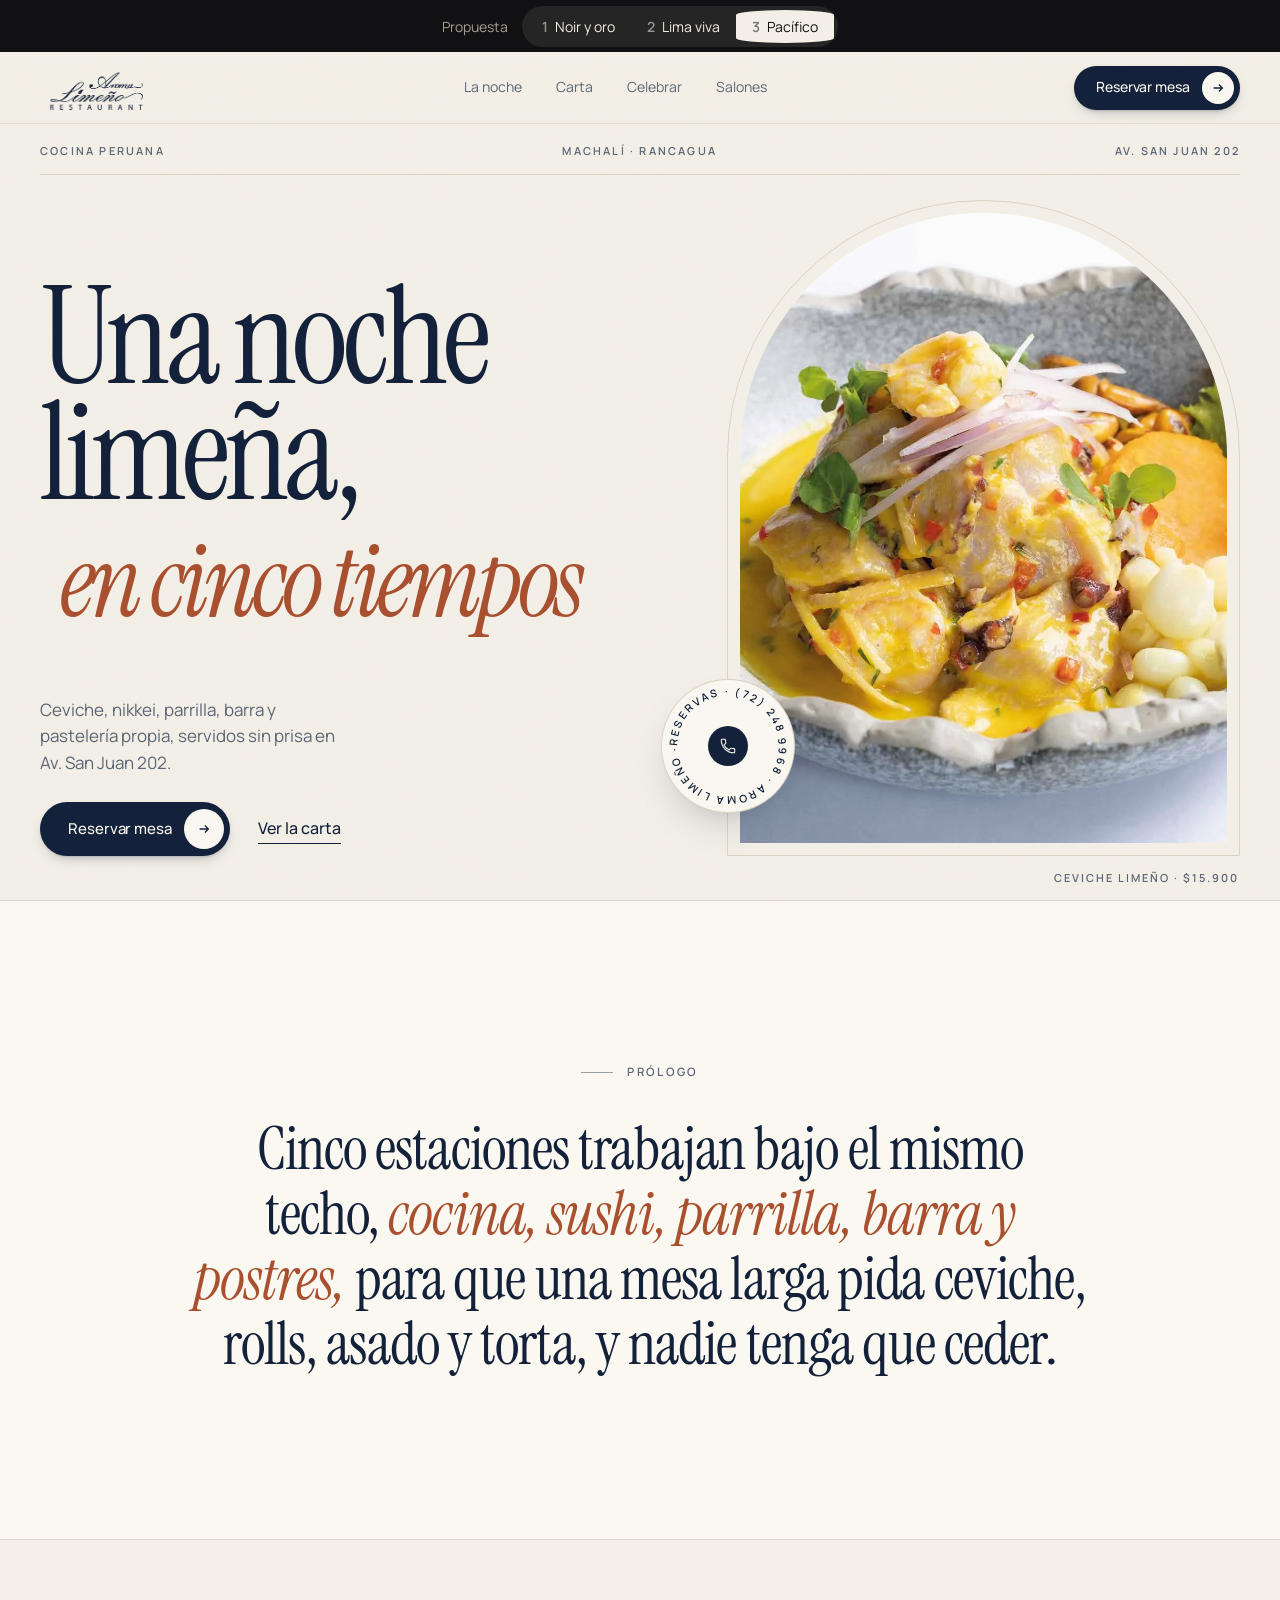
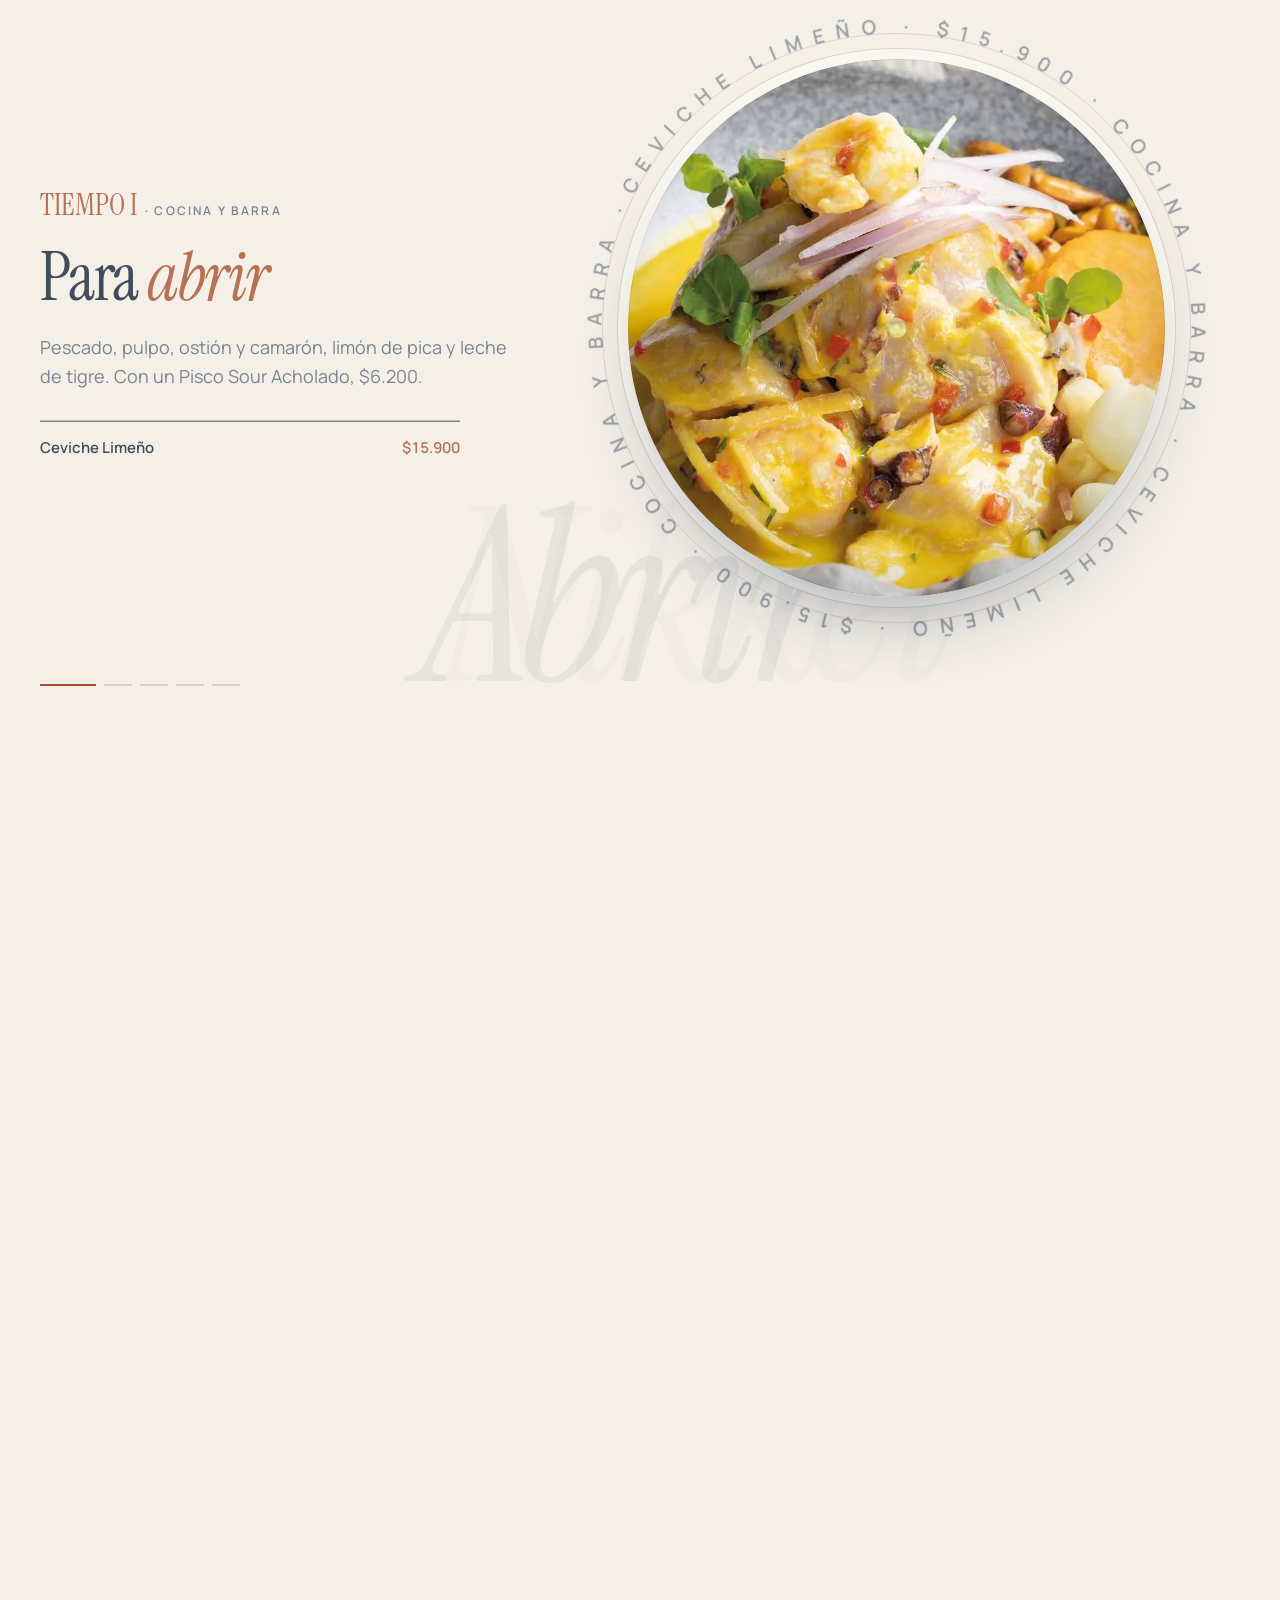
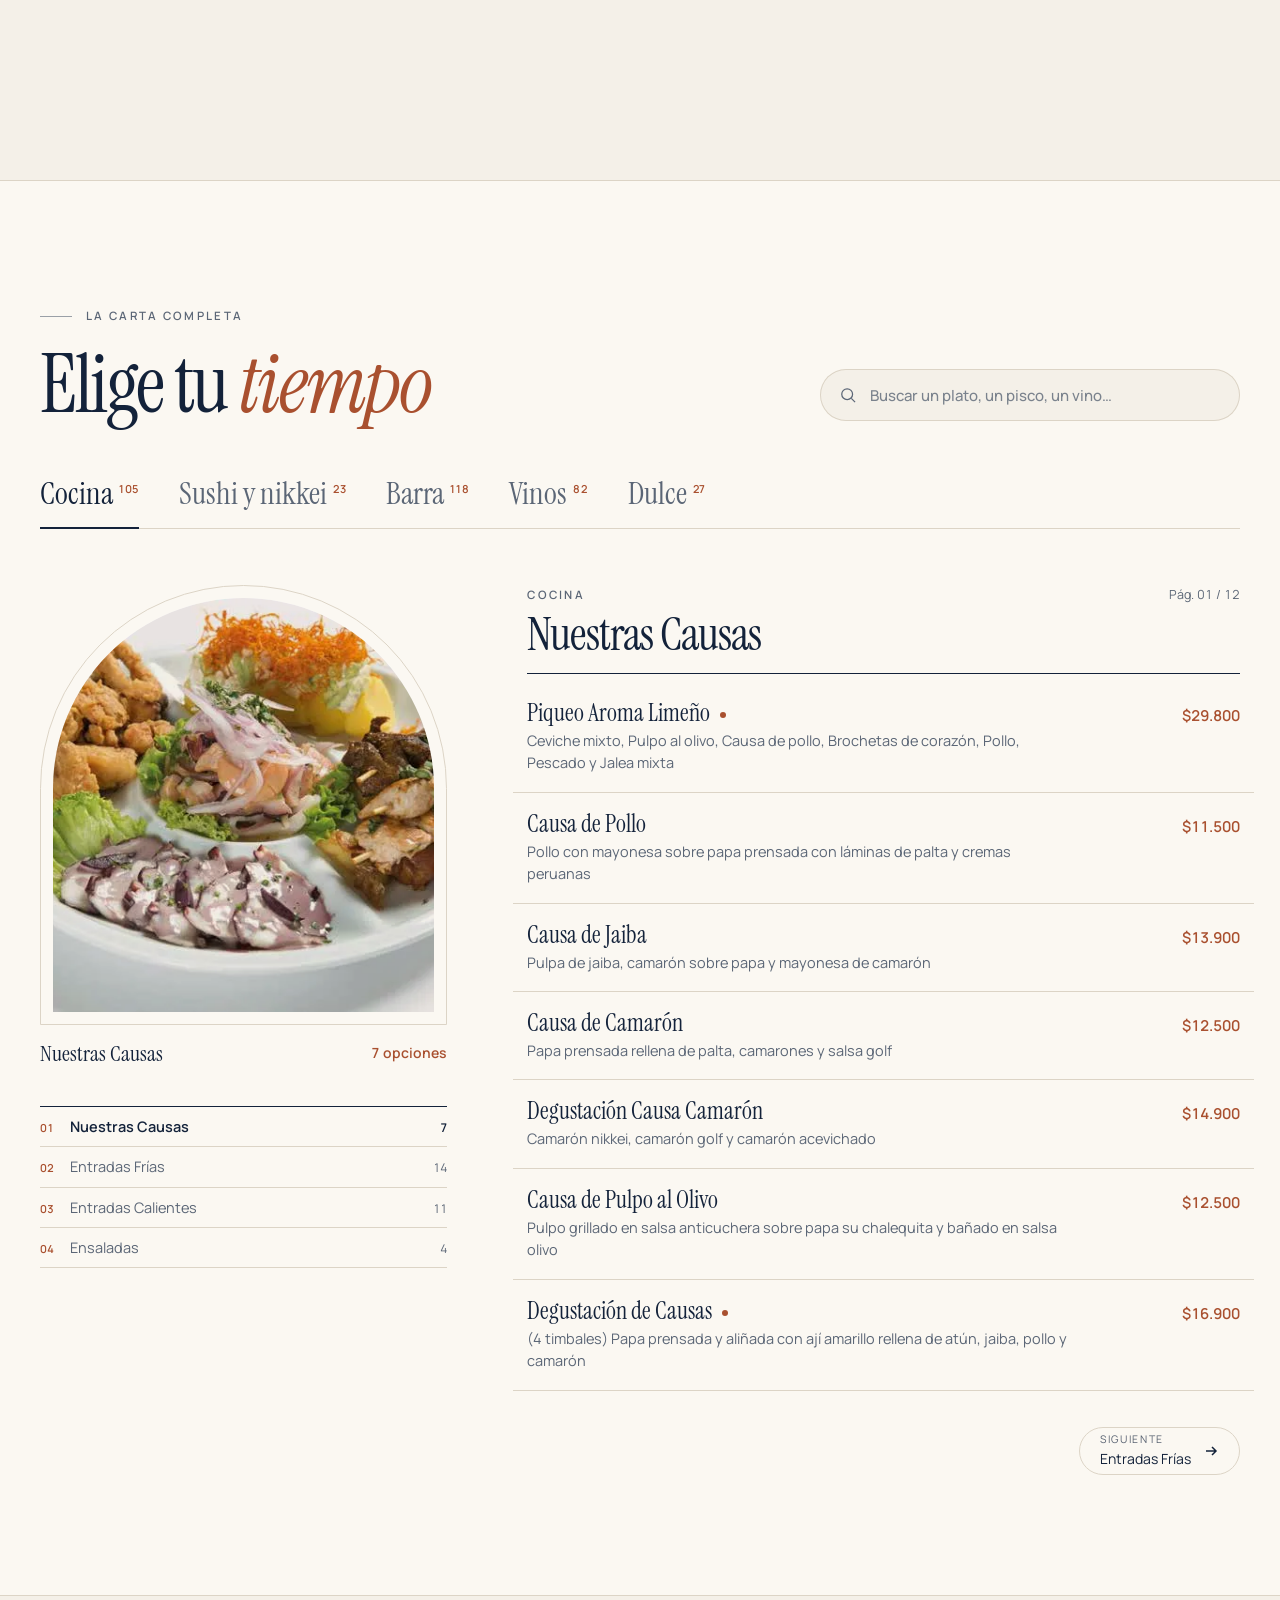
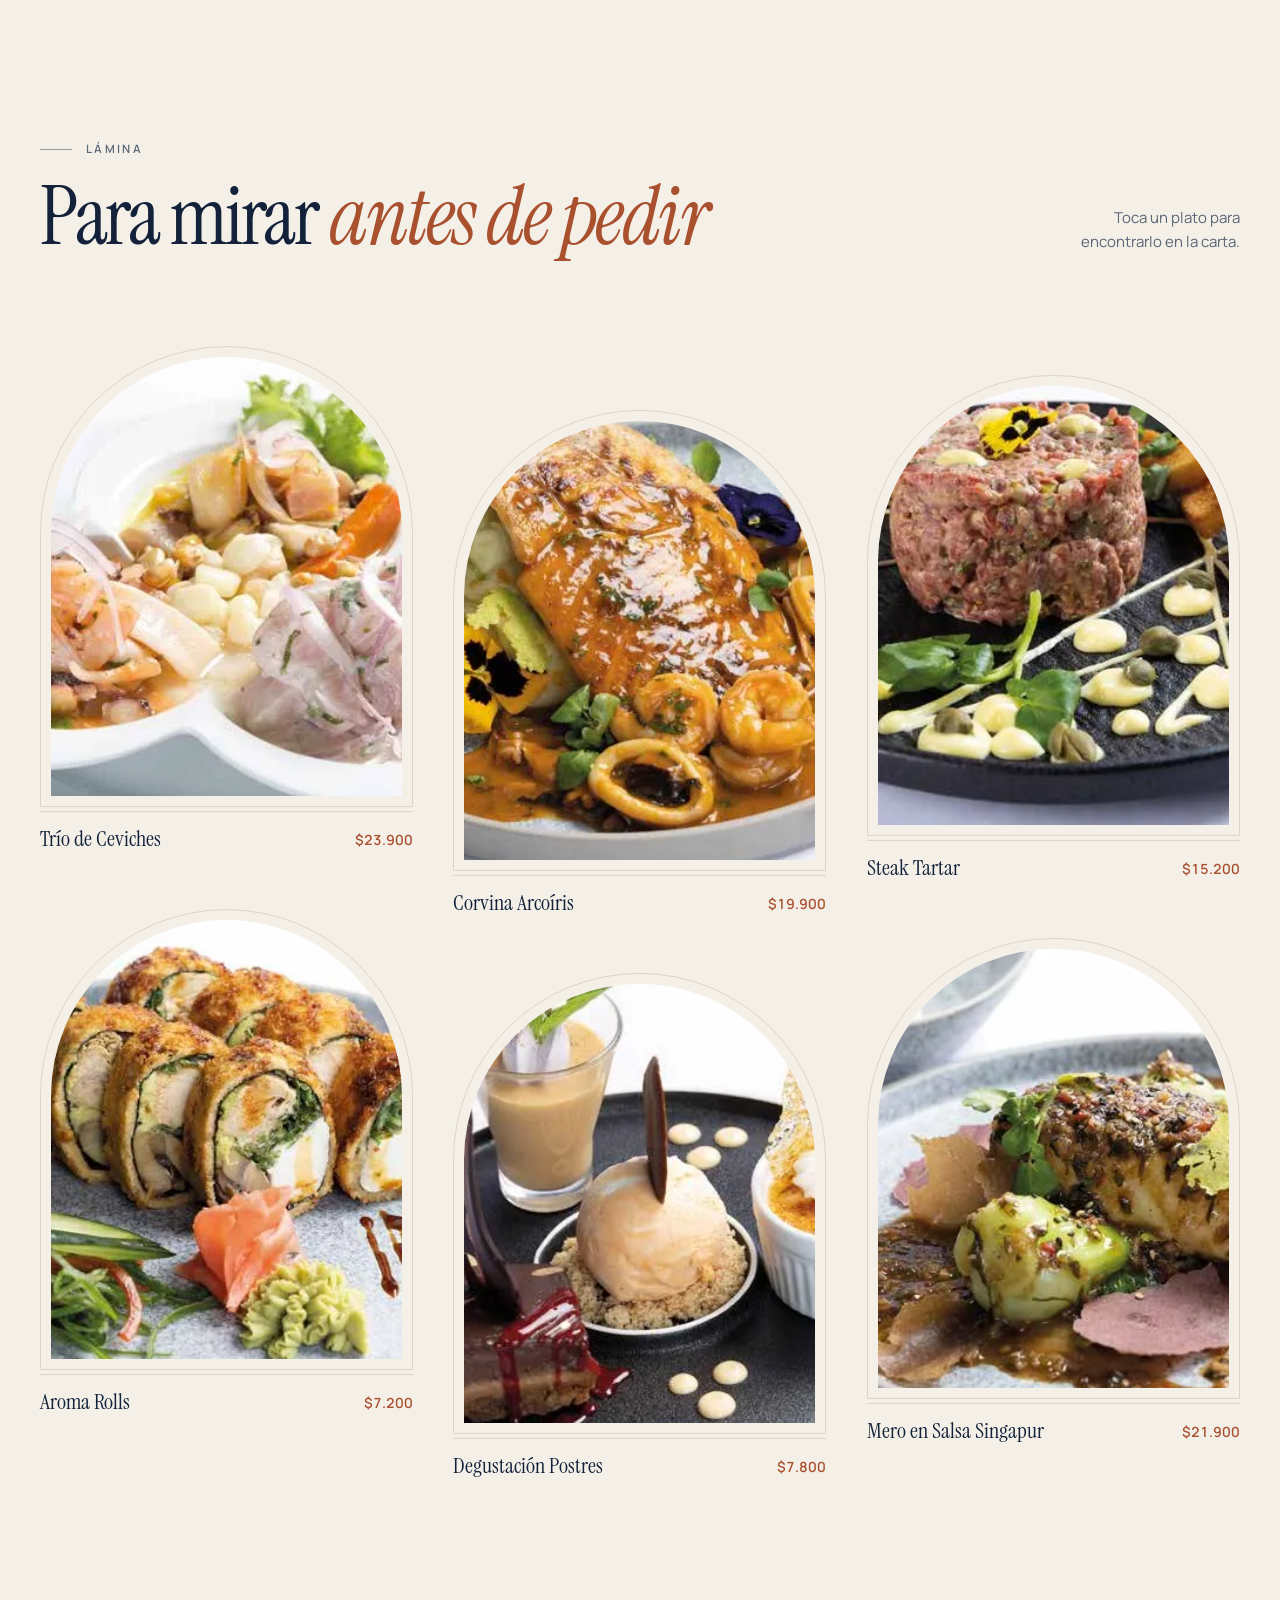
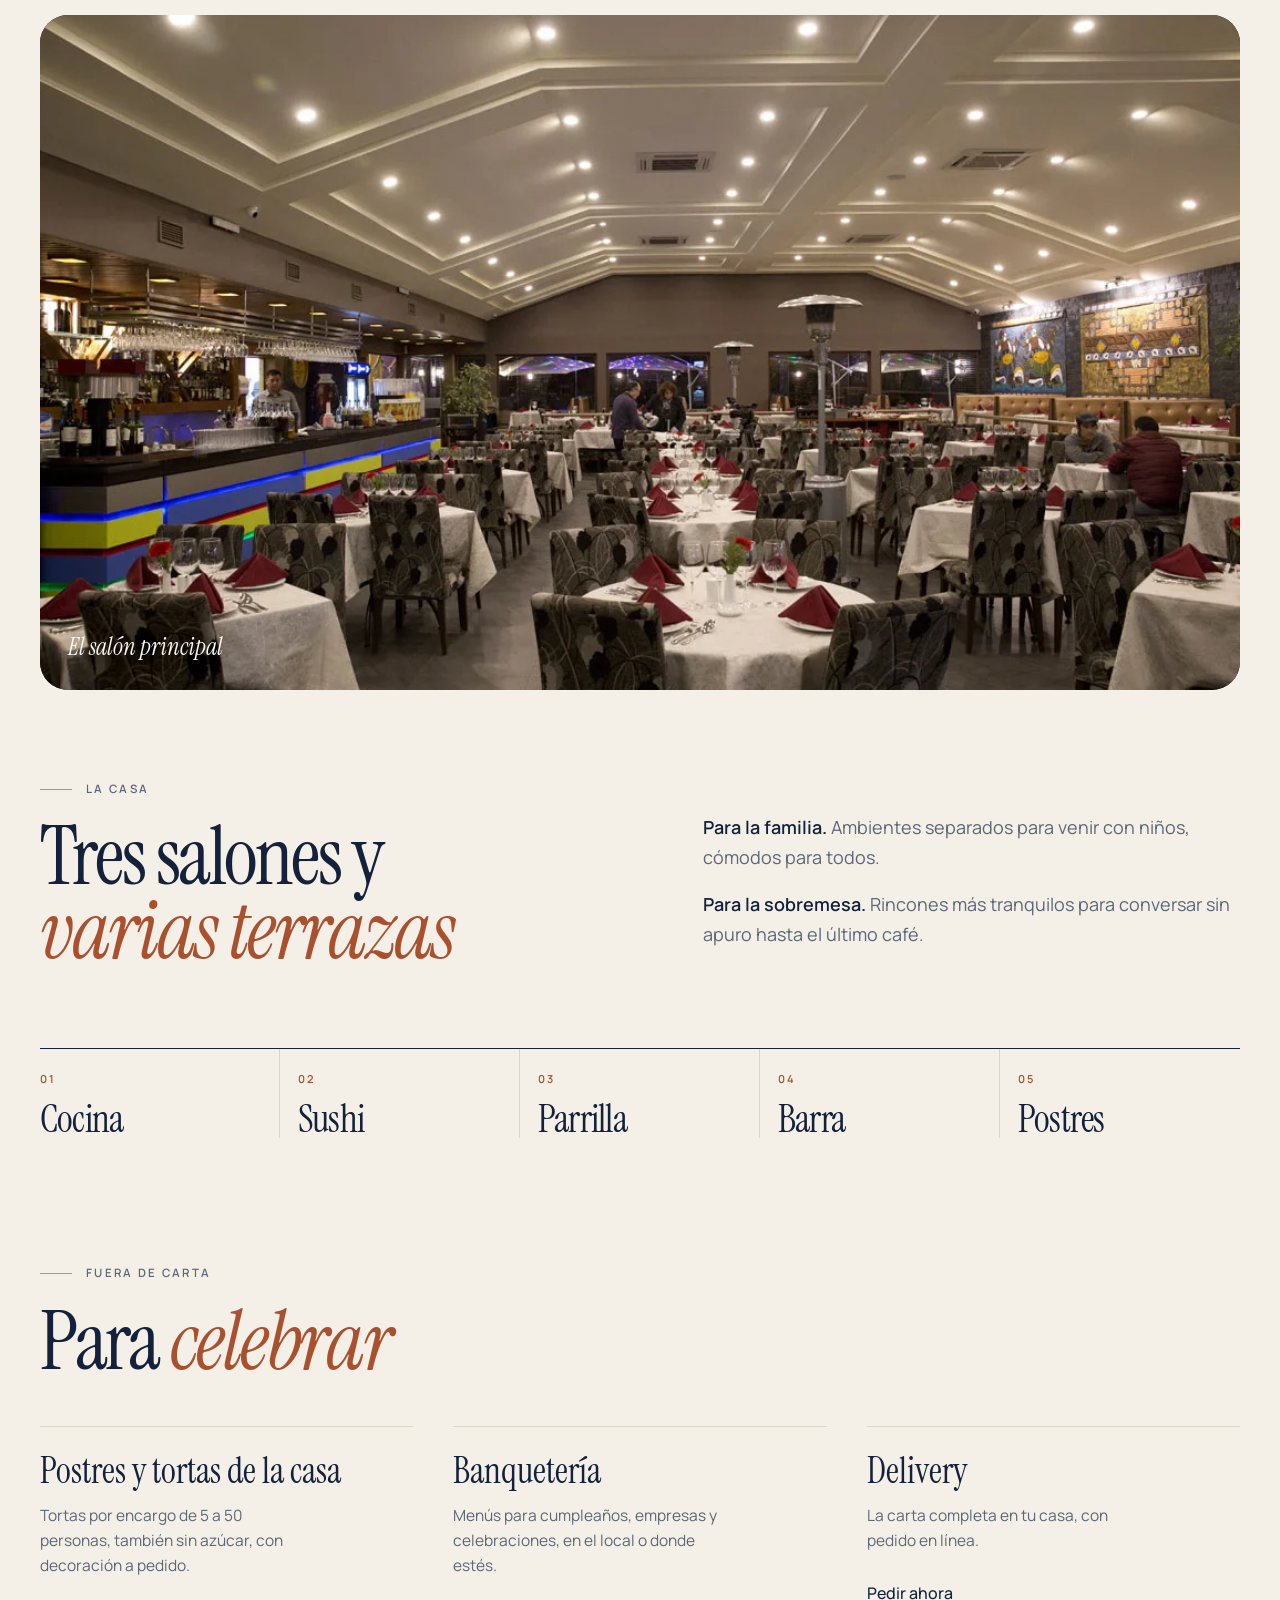
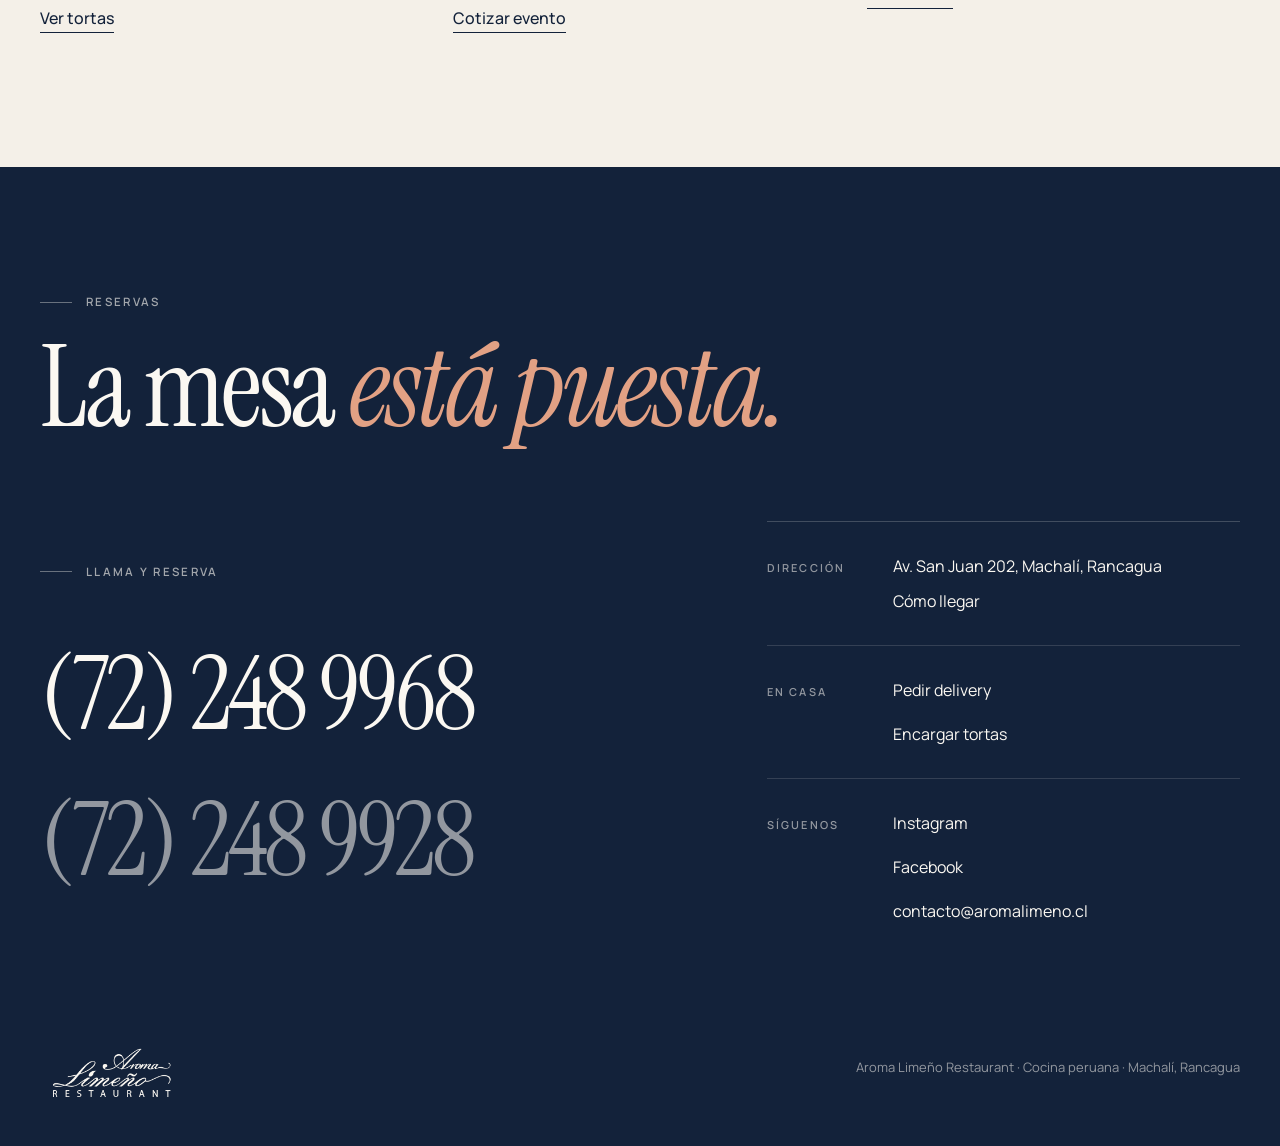
==== commit 253ead57: "Pacífico aprobada con los textos de Noir y oro (cinco tiempos, prólogo, celebrar, salones, reservas)" ====
--- a/pacifico.html
+++ b/pacifico.html
@@ -32,10 +32,10 @@
   <header class="p-nav">
     <a href="pacifico.html" class="p-logo logo-mask" aria-label="Aroma Limeño, inicio"></a>
     <nav aria-label="Principal">
-      <a href="#p-mesa" data-scroll>La mesa</a>
+      <a href="#p-mesa" data-scroll>La noche</a>
       <a href="#p-carta" data-scroll>Carta</a>
-      <a href="#p-casa" data-scroll>La casa</a>
-      <a href="#p-reservas" data-scroll>Reservas</a>
+      <a href="#p-celebrar" data-scroll>Celebrar</a>
+      <a href="#p-casa" data-scroll>Salones</a>
     </nav>
     <a class="p-pill" href="tel:+56722489968"><span class="p-pill__l">Reservar<span class="p-hide-s"> mesa</span></span><span class="p-pill__c" aria-hidden="true"><svg viewBox="0 0 16 16"><path d="M3 8h10M9 4l4 4-4 4" fill="none" stroke="currentColor" stroke-width="1.5"/></svg></span></a>
   </header>
@@ -43,14 +43,14 @@
   <main>
   <section class="p-hero" aria-labelledby="p-h1">
     <p class="p-hero__meta"><span>Cocina peruana</span><span>Machalí · Rancagua</span><span>Av. San Juan 202</span></p>
-    <h1 class="p-hero__title" id="p-h1"><span class="p-ln"><span>Del Pacífico</span></span> <span class="p-ln"><span>a la mesa</span></span> <span class="p-ln"><span><em>limeña</em></span></span></h1>
+    <h1 class="p-hero__title" id="p-h1"><span class="p-ln"><span>Una noche</span></span> <span class="p-ln"><span>limeña,</span></span> <span class="p-ln"><span><em>en cinco tiempos</em></span></span></h1>
     <figure class="p-hero__fig"><img src="img/p09_54.webp" alt="Ceviche limeño: pescado, pulpo, ostión y camarón en leche de tigre" width="925" height="1300" fetchpriority="high"></figure>
     <a class="p-stamp" href="tel:+56722489968" aria-label="Reservas al (72) 248 9968">
       <svg viewBox="0 0 120 120" aria-hidden="true"><defs><path id="p-circ" d="M60,60 m-46,0 a46,46 0 1,1 92,0 a46,46 0 1,1 -92,0"/></defs><text><textPath href="#p-circ">RESERVAS · (72) 248 9968 · AROMA LIMEÑO ·</textPath></text></svg>
       <span class="p-stamp__ico" aria-hidden="true"><svg viewBox="0 0 24 24"><path d="M6.6 10.8a15.2 15.2 0 0 0 6.6 6.6l2.2-2.2a1 1 0 0 1 1-.25 11.4 11.4 0 0 0 3.6.57 1 1 0 0 1 1 1V20a1 1 0 0 1-1 1A17 17 0 0 1 3 4a1 1 0 0 1 1-1h3.5a1 1 0 0 1 1 1c0 1.250.2 2.45.57 3.57a1 1 0 0 1-.25 1z" fill="none" stroke="currentColor" stroke-width="1.4"/></svg></span>
     </a>
     <div class="p-hero__foot">
-      <p class="p-hero__lead">Ceviche, causa, wok, brasas y nikkei: una comida peruana contada en siete tiempos, en Machalí.</p>
+      <p class="p-hero__lead">Ceviche, nikkei, parrilla, barra y pastelería propia, servidos sin prisa en Av. San Juan 202.</p>
       <div class="p-hero__acts">
         <a class="p-pill p-pill--lg" href="tel:+56722489968"><span class="p-pill__l">Reservar mesa</span><span class="p-pill__c" aria-hidden="true"><svg viewBox="0 0 16 16"><path d="M3 8h10M9 4l4 4-4 4" fill="none" stroke="currentColor" stroke-width="1.5"/></svg></span></a>
         <a class="p-link" href="#p-carta" data-scroll>Ver la carta</a>
@@ -59,77 +59,62 @@
   </section>
 
   <section class="p-mani" aria-label="Manifiesto">
-    <p class="p-eyebrow">Cinco estaciones, una mesa</p>
-    <p class="p-mani__txt">Cocina peruana en Machalí. Cinco estaciones, <em>cocina, sushi, parrilla, barra y postres,</em> trabajando para una sola idea: que cada mesa se sienta como una tarde en Lima.</p>
+    <p class="p-eyebrow">Prólogo</p>
+    <p class="p-mani__txt">Cinco estaciones trabajan bajo el mismo techo, <em>cocina, sushi, parrilla, barra y postres,</em> para que una mesa larga pida ceviche, rolls, asado y torta, y nadie tenga que ceder.</p>
   </section>
 
   <section class="p-tiempos" id="p-mesa" aria-labelledby="p-mesa-h">
-    <h2 class="sr" id="p-mesa-h">La mesa en siete tiempos</h2>
+    <h2 class="sr" id="p-mesa-h">La noche en cinco tiempos</h2>
     <div class="p-tiempos__stage">
-      <div class="p-ghost" aria-hidden="true"><span>Pisco</span><span>Ceviche</span><span>Causa</span><span>Wok</span><span>Brasa</span><span>Nikkei</span><span>Dulce</span></div>
+      <div class="p-ghost" aria-hidden="true"><span>Abrir</span><span>Nikkei</span><span>Mar</span><span>Fuego</span><span>Dulce</span></div>
       <div class="p-plate" aria-hidden="true">
-        <svg class="p-ring" viewBox="0 0 200 200"><defs><path id="p-ringp" d="M100,100 m-93,0 a93,93 0 1,1 186,0 a93,93 0 1,1 -186,0"/></defs><text><textPath href="#p-ringp" class="p-ring__t">Pisco Sour Catedral · desde $9.500 · Barra · Pisco Sour Catedral · desde $9.500 · Barra ·</textPath></text></svg>
+        <svg class="p-ring" viewBox="0 0 200 200"><defs><path id="p-ringp" d="M100,100 m-93,0 a93,93 0 1,1 186,0 a93,93 0 1,1 -186,0"/></defs><text><textPath href="#p-ringp" class="p-ring__t">Ceviche Limeño · $15.900 · Cocina y barra · Ceviche Limeño · $15.900 · Cocina y barra ·</textPath></text></svg>
         <div class="p-plate__disc">
-          <div class="p-plate__l p-plate__l--type" data-k="0"><p>Menta<br>Jengibre<br><em>Rocoto</em><br>Eucalipto<br>Rosas<br>Canela<br><em>Hierba luisa</em><br>Coca</p></div>
-          <div class="p-plate__l" data-k="1"><img src="img/p09_54.webp" alt="" style="object-position:50% 46%"></div>
-          <div class="p-plate__l" data-k="2"><img src="img/p10_63.webp" alt="" style="object-position:50% 60%"></div>
-          <div class="p-plate__l" data-k="3"><img src="img/p21_163.webp" alt=""></div>
-          <div class="p-plate__l" data-k="4"><img src="img/p04_19.webp" alt=""></div>
-          <div class="p-plate__l" data-k="5"><img src="img/p06_32.webp" alt="" style="object-position:55% 40%"></div>
-          <div class="p-plate__l" data-k="6"><img src="img/p22_168.webp" alt="" style="object-position:50% 40%"></div>
+          <div class="p-plate__l" data-k="0"><img src="img/p09_54.webp" alt="" style="object-position:50% 46%"></div>
+          <div class="p-plate__l" data-k="1"><img src="img/p07_41.webp" alt="" style="object-position:50% 50%"></div>
+          <div class="p-plate__l" data-k="2"><img src="img/p19_145.webp" alt="" style="object-position:50% 50%"></div>
+          <div class="p-plate__l" data-k="3"><img src="img/p04_19.webp" alt="" style="object-position:50% 50%"></div>
+          <div class="p-plate__l" data-k="4"><img src="img/p22_168.webp" alt="" style="object-position:50% 40%"></div>
         </div>
       </div>
       <div class="p-steps">
-        <article class="p-step" data-k="0" data-ring="Pisco Sour Catedral · desde $9.500 · Barra">
-          <p class="p-step__num"><b>01</b> / 07 · Barra</p>
-          <h3 class="p-step__title">Primero, <em>un sour</em></h3>
-          <p class="p-step__txt">Pisco peruano de mosto verde, Portón, Cuatro Gallos o Don Santiago, y macerados de la casa con menta, rocoto, hierba luisa o coca.</p>
-          <p class="p-step__dish"><span>Pisco Sour Catedral</span><span>desde $9.500</span></p>
-        </article>
-        <article class="p-step" data-k="1" data-ring="Ceviche Limeño · $15.900 · Cocina">
+        <article class="p-step" data-k="0" data-ring="Ceviche Limeño · $15.900 · Cocina y barra">
           <img class="p-step__img" src="img/p09_54.webp" alt="Ceviche Limeño" loading="lazy">
-          <p class="p-step__num"><b>02</b> / 07 · Cocina</p>
-          <h3 class="p-step__title">Después, <em>el mar</em></h3>
-          <p class="p-step__txt">Pescado, pulpo, ostión y camarón en limón de pica y leche de tigre. Así se abre una mesa limeña.</p>
+          <p class="p-step__num"><b>Tiempo I</b> · Cocina y barra</p>
+          <h3 class="p-step__title">Para <em>abrir</em></h3>
+          <p class="p-step__txt">Pescado, pulpo, ostión y camarón, limón de pica y leche de tigre. Con un Pisco Sour Acholado, $6.200.</p>
           <p class="p-step__dish"><span>Ceviche Limeño</span><span>$15.900</span></p>
         </article>
-        <article class="p-step" data-k="2" data-ring="Degustación de Causas · $16.900 · Cocina">
-          <img class="p-step__img" src="img/p10_63.webp" alt="Degustación de Causas" loading="lazy">
-          <p class="p-step__num"><b>03</b> / 07 · Cocina</p>
-          <h3 class="p-step__title">La papa <em>amarilla</em></h3>
-          <p class="p-step__txt">Papa prensada y aliñada con ají amarillo, en cuatro timbales: atún, jaiba, pollo y camarón.</p>
-          <p class="p-step__dish"><span>Degustación de Causas</span><span>$16.900</span></p>
-        </article>
-        <article class="p-step" data-k="3" data-ring="Arroz Chaufa de Mariscos · $15.900 · Cocina">
-          <img class="p-step__img" src="img/p21_163.webp" alt="Arroz Chaufa de Mariscos" loading="lazy">
-          <p class="p-step__num"><b>04</b> / 07 · Cocina</p>
-          <h3 class="p-step__title">El fuego <em>del wok</em></h3>
-          <p class="p-step__txt">Arroz frito al wok con mariscos, soya y toques orientales: la cocina chifa que Lima hizo suya.</p>
-          <p class="p-step__dish"><span>Arroz Chaufa de Mariscos</span><span>$15.900</span></p>
-        </article>
-        <article class="p-step" data-k="4" data-ring="Parrilla Especial · $55.900 · Parrilla">
+        <article class="p-step" data-k="1" data-ring="Aroma Rolls · $7.200 · Sushi">
+          <img class="p-step__img" src="img/p07_41.webp" alt="Aroma Rolls" loading="lazy">
+          <p class="p-step__num"><b>Tiempo II</b> · Sushi</p>
+          <h3 class="p-step__title"><em>Nikkei</em></h3>
+          <p class="p-step__txt">Queso crema, palta, cebollín, champiñón y pollo teriyaki, envuelto en nori, sin arroz y apanado.</p>
+          <p class="p-step__dish"><span>Aroma Rolls</span><span>$7.200</span></p>
+        </article>
+        <article class="p-step" data-k="2" data-ring="Corvina Arcoíris · $19.900 · Cocina">
+          <img class="p-step__img" src="img/p19_145.webp" alt="Corvina Arcoíris" loading="lazy">
+          <p class="p-step__num"><b>Tiempo III</b> · Cocina</p>
+          <h3 class="p-step__title">Del <em>mar</em></h3>
+          <p class="p-step__txt">A la plancha con puré de papas y salsa de mariscos.</p>
+          <p class="p-step__dish"><span>Corvina Arcoíris</span><span>$19.900</span></p>
+        </article>
+        <article class="p-step" data-k="3" data-ring="Parrilla Especial · $55.900 · Parrilla">
           <img class="p-step__img" src="img/p04_19.webp" alt="Parrilla Especial" loading="lazy">
-          <p class="p-step__num"><b>05</b> / 07 · Parrilla</p>
-          <h3 class="p-step__title">Brasas <em>al centro</em></h3>
-          <p class="p-step__txt">Entraña, lomo liso, malaya de cerdo, chunchules y pollo, para compartir sin apuro.</p>
+          <p class="p-step__num"><b>Tiempo IV</b> · Parrilla</p>
+          <h3 class="p-step__title">Al <em>fuego</em></h3>
+          <p class="p-step__txt">Entraña, lomo liso, malaya de cerdo, chunchules y pollo.</p>
           <p class="p-step__dish"><span>Parrilla Especial</span><span>$55.900</span></p>
         </article>
-        <article class="p-step" data-k="5" data-ring="Tabla Aroma Sushi · $20.500 · Sushi">
-          <img class="p-step__img" src="img/p06_32.webp" alt="Tabla Aroma Sushi" loading="lazy">
-          <p class="p-step__num"><b>06</b> / 07 · Sushi</p>
-          <h3 class="p-step__title">Perú <em>y Japón</em></h3>
-          <p class="p-step__txt">Lo nikkei en una tabla: suki rolls, tropical sweet y ceviche mexicano.</p>
-          <p class="p-step__dish"><span>Tabla Aroma Sushi</span><span>$20.500</span></p>
-        </article>
-        <article class="p-step" data-k="6" data-ring="Esfera Blanca de Chocohelado · $5.900 · Postres">
+        <article class="p-step" data-k="4" data-ring="Esfera Blanca de Chocohelado · $5.900 · Postres">
           <img class="p-step__img" src="img/p22_168.webp" alt="Esfera Blanca de Chocohelado" loading="lazy">
-          <p class="p-step__num"><b>07</b> / 07 · Postres</p>
-          <h3 class="p-step__title">Un final <em>dulce</em></h3>
+          <p class="p-step__num"><b>Tiempo V</b> · Postres</p>
+          <h3 class="p-step__title">Final <em>dulce</em></h3>
           <p class="p-step__txt">Espuma de crème brûlée, helado de vainilla y compotas de frutas, bañados en chocolate.</p>
           <p class="p-step__dish"><span>Esfera Blanca de Chocohelado</span><span>$5.900</span></p>
         </article>
       </div>
-      <ol class="p-ticks" aria-hidden="true"><li></li><li></li><li></li><li></li><li></li><li></li><li></li></ol>
+      <ol class="p-ticks" aria-hidden="true"><li></li><li></li><li></li><li></li><li></li></ol>
     </div>
   </section>
 
@@ -137,8 +122,8 @@
     <div class="wrap">
       <div class="p-carta__head">
         <div>
-          <p class="p-eyebrow">Carta completa con precios</p>
-          <h2 class="p-h2" id="p-carta-h">La <em>carta</em></h2>
+          <p class="p-eyebrow">La carta completa</p>
+          <h2 class="p-h2" id="p-carta-h">Elige tu <em>tiempo</em></h2>
         </div>
         <div class="p-search" role="search">
           <svg viewBox="0 0 24 24" aria-hidden="true"><circle cx="11" cy="11" r="6.5" fill="none" stroke="currentColor" stroke-width="1.5"/><path d="M16 16l4.5 4.5" stroke="currentColor" stroke-width="1.5"/></svg>
@@ -201,28 +186,32 @@
           <h2 class="p-h2" id="p-casa-h">Tres salones y <em>varias terrazas</em></h2>
         </div>
         <div class="p-casa__txt reveal">
-          <p>Hay un lugar para cada mesa: ambientes pensados para familias con niños y otros para la sobremesa tranquila, además de terrazas para cuando el día acompaña.</p>
-          <p>Detrás, cinco estaciones trabajan a la vez: cocina, sushi, parrilla, barra y postres.</p>
+          <p><b>Para la familia.</b> Ambientes separados para venir con niños, cómodos para todos.</p>
+          <p><b>Para la sobremesa.</b> Rincones más tranquilos para conversar sin apuro hasta el último café.</p>
         </div>
       </div>
       <ol class="p-est reveal" aria-label="Cinco estaciones">
         <li><b>01</b>Cocina</li><li><b>02</b>Sushi</li><li><b>03</b>Parrilla</li><li><b>04</b>Barra</li><li><b>05</b>Postres</li>
       </ol>
+      <div class="p-enc__head reveal" id="p-celebrar">
+        <p class="p-eyebrow">Fuera de carta</p>
+        <h2 class="p-h2">Para <em>celebrar</em></h2>
+      </div>
       <div class="p-enc">
         <article class="p-enc__c reveal">
-          <h3>Tortas</h3>
-          <p>Tortas de la casa de 5 a 50 personas, también sin azúcar.</p>
+          <h3>Postres y tortas de la casa</h3>
+          <p>Tortas por encargo de 5 a 50 personas, también sin azúcar, con decoración a pedido.</p>
           <a class="p-link" href="https://aromalimeno.cl/tortas/">Ver tortas</a>
         </article>
         <article class="p-enc__c reveal">
           <h3>Banquetería</h3>
-          <p>Para celebraciones y eventos. Cotiza por teléfono o por correo.</p>
-          <a class="p-link" href="mailto:contacto@aromalimeno.cl">contacto@aromalimeno.cl</a>
+          <p>Menús para cumpleaños, empresas y celebraciones, en el local o donde estés.</p>
+          <a class="p-link" href="tel:+56722489928">Cotizar evento</a>
         </article>
         <article class="p-enc__c reveal">
           <h3>Delivery</h3>
-          <p>La carta de la casa, en tu mesa. Pide en línea.</p>
-          <a class="p-link" href="https://aromalimeno.getagil.com/pedir">Pedir delivery</a>
+          <p>La carta completa en tu casa, con pedido en línea.</p>
+          <a class="p-link" href="https://aromalimeno.getagil.com/pedir">Pedir ahora</a>
         </article>
       </div>
     </div>
@@ -230,15 +219,19 @@
   </main>
 
   <footer class="p-foot" id="p-reservas">
-    <div class="wrap">
-      <p class="p-eyebrow p-eyebrow--inv">Reservas por teléfono</p>
+    <div class="wrap p-foot__head">
+      <p class="p-eyebrow p-eyebrow--inv">Reservas</p>
+      <h2 class="p-foot__title">La mesa <em>está puesta.</em></h2>
+    </div>
+    <div class="wrap">
+      <p class="p-eyebrow p-eyebrow--inv">Llama y reserva</p>
       <p class="p-foot__tels"><a href="tel:+56722489968">(72) 248 9968</a><a href="tel:+56722489928">(72) 248 9928</a></p>
       <div class="p-foot__cols">
-        <div><h3>Dirección</h3><p>Av. San Juan 202, Machalí<br><a href="https://maps.google.com/?q=Av.+San+Juan+202,+Machal%C3%AD">Cómo llegar</a></p></div>
-        <div><h3>Escríbenos</h3><p><a href="mailto:contacto@aromalimeno.cl">contacto@aromalimeno.cl</a></p></div>
-        <div><h3>Síguenos</h3><p><a href="https://www.instagram.com/aromalimenorgua/">Instagram</a><br><a href="https://www.facebook.com/Restaurantaromalimeno/">Facebook</a><br><a href="https://aromalimeno.getagil.com/pedir">Delivery</a></p></div>
-      </div>
-      <div class="p-foot__end"><span class="p-foot__logo logo-mask" role="img" aria-label="Aroma Limeño Restaurant"></span><span>Cocina peruana · Machalí</span></div>
+        <div><h3>Dirección</h3><p>Av. San Juan 202, Machalí, Rancagua<br><a href="https://maps.google.com/?q=Av.+San+Juan+202,+Machal%C3%AD">Cómo llegar</a></p></div>
+        <div><h3>En casa</h3><p><a href="https://aromalimeno.getagil.com/pedir">Pedir delivery</a><br><a href="https://aromalimeno.cl/tortas/">Encargar tortas</a></p></div>
+        <div><h3>Síguenos</h3><p><a href="https://www.instagram.com/aromalimenorgua/">Instagram</a><br><a href="https://www.facebook.com/Restaurantaromalimeno/">Facebook</a><br><a href="mailto:contacto@aromalimeno.cl">contacto@aromalimeno.cl</a></p></div>
+      </div>
+      <div class="p-foot__end"><span class="p-foot__logo logo-mask" role="img" aria-label="Aroma Limeño Restaurant"></span><span>Aroma Limeño Restaurant · Cocina peruana · Machalí, Rancagua</span></div>
     </div>
   </footer>
   <div class="p-grain" aria-hidden="true"></div>
--- a/css/pacifico.css
+++ b/css/pacifico.css
@@ -134,7 +134,7 @@
 
 /* ---------- signature: la mesa en siete tiempos ---------- */
 .p-tiempos { position: relative; background: var(--p-bg); }
-.js .p-tiempos { height: 760svh; }
+.js .p-tiempos { height: 560svh; }
 .p-tiempos__stage { --d: min(64vh, 540px, 42vw); position: relative; }
 .js .p-tiempos__stage { position: sticky; top: var(--p-top); height: calc(100svh - var(--p-top)); overflow: clip; display: grid; grid-template-columns: repeat(12, minmax(0, 1fr)); column-gap: 32px; align-items: center; padding: 0 max(16px, (100% - var(--wrap)) / 2); }
 .p-ghost { position: absolute; inset: 0; pointer-events: none; }
@@ -403,4 +403,13 @@
 @media (max-width: 1000px) {
   .p-tabs, .p-toc { -webkit-mask-image: linear-gradient(90deg, transparent 0, #000 16px, #000 calc(100% - 40px), transparent); mask-image: linear-gradient(90deg, transparent 0, #000 16px, #000 calc(100% - 40px), transparent); }
   .p-tabs::after, .p-toc::after { content: ""; flex: none; width: 24px; }
-}+}
+/* Textos de Noir y oro (versión final) */
+.p-enc__head { margin-top: clamp(90px, 14vh, 150px); }
+.p-enc__head + .p-enc { margin-top: 48px; }
+.p-casa__txt b { color: var(--p-ink); font-weight: 600; }
+.p-foot__head { display: block !important; margin-bottom: clamp(56px, 9vh, 96px); }
+.p-foot__title { font-family: var(--p-display); font-weight: 400; font-size: clamp(56px, 9vw, 150px); line-height: .92; letter-spacing: -.03em; margin: 18px 0 0; }
+.p-foot__title em { color: #e2a184; }
+.p-hero__title em { padding-left: .3em; }
+@media (min-width: 761px) { .p-hero__title em { white-space: nowrap; font-size: .74em; padding-left: .2em; } }
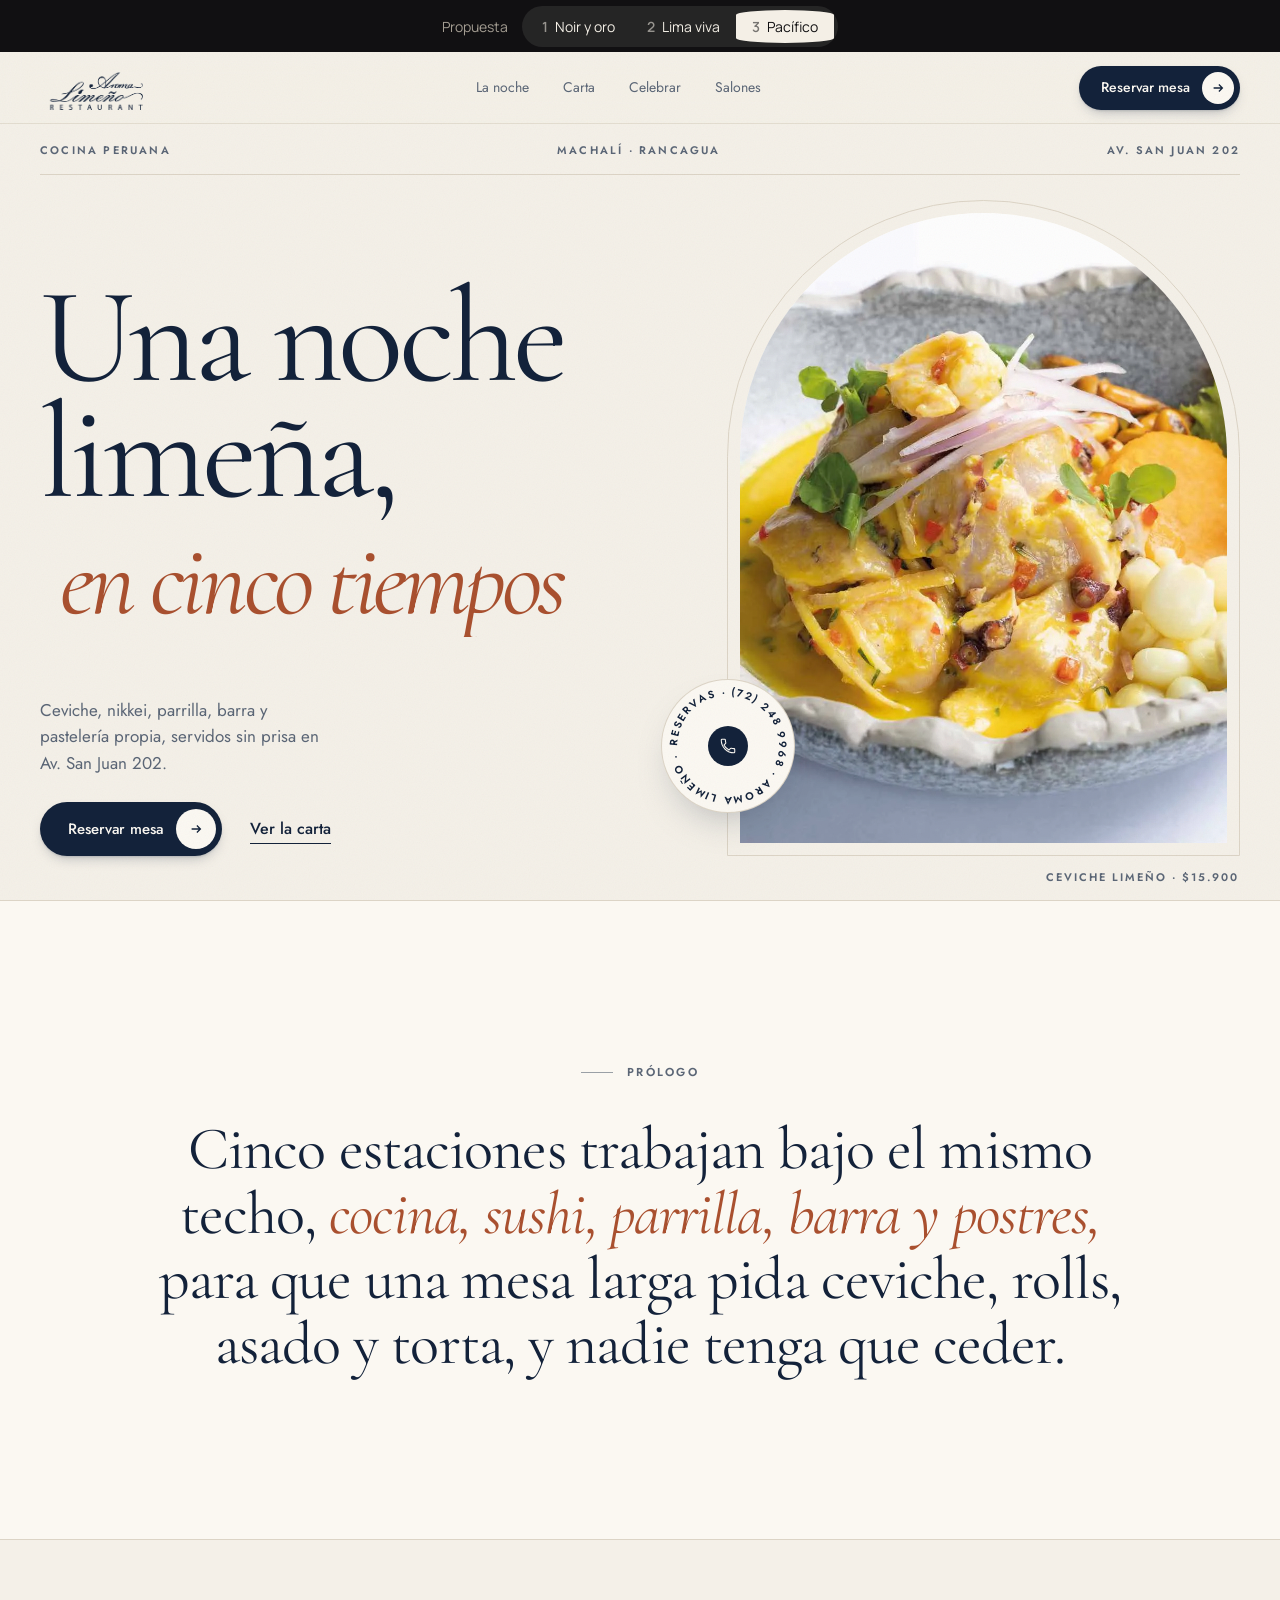
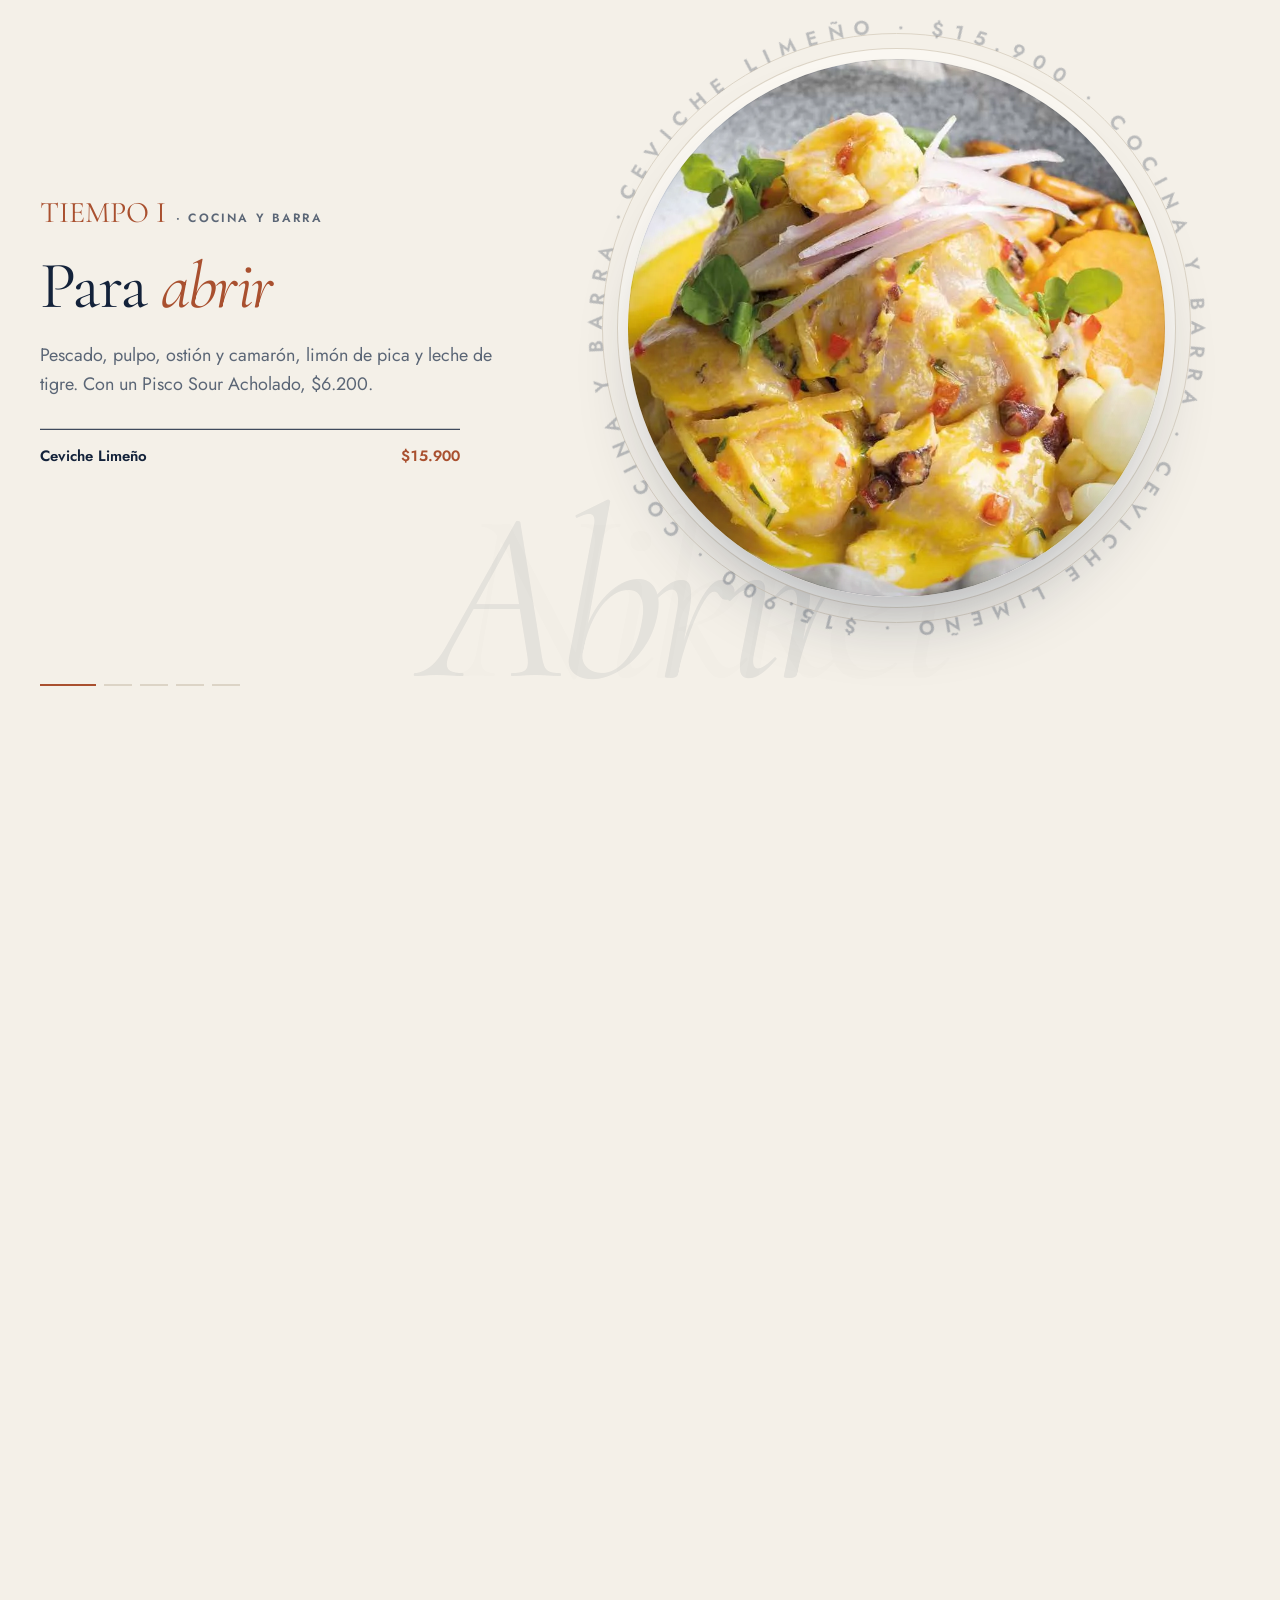
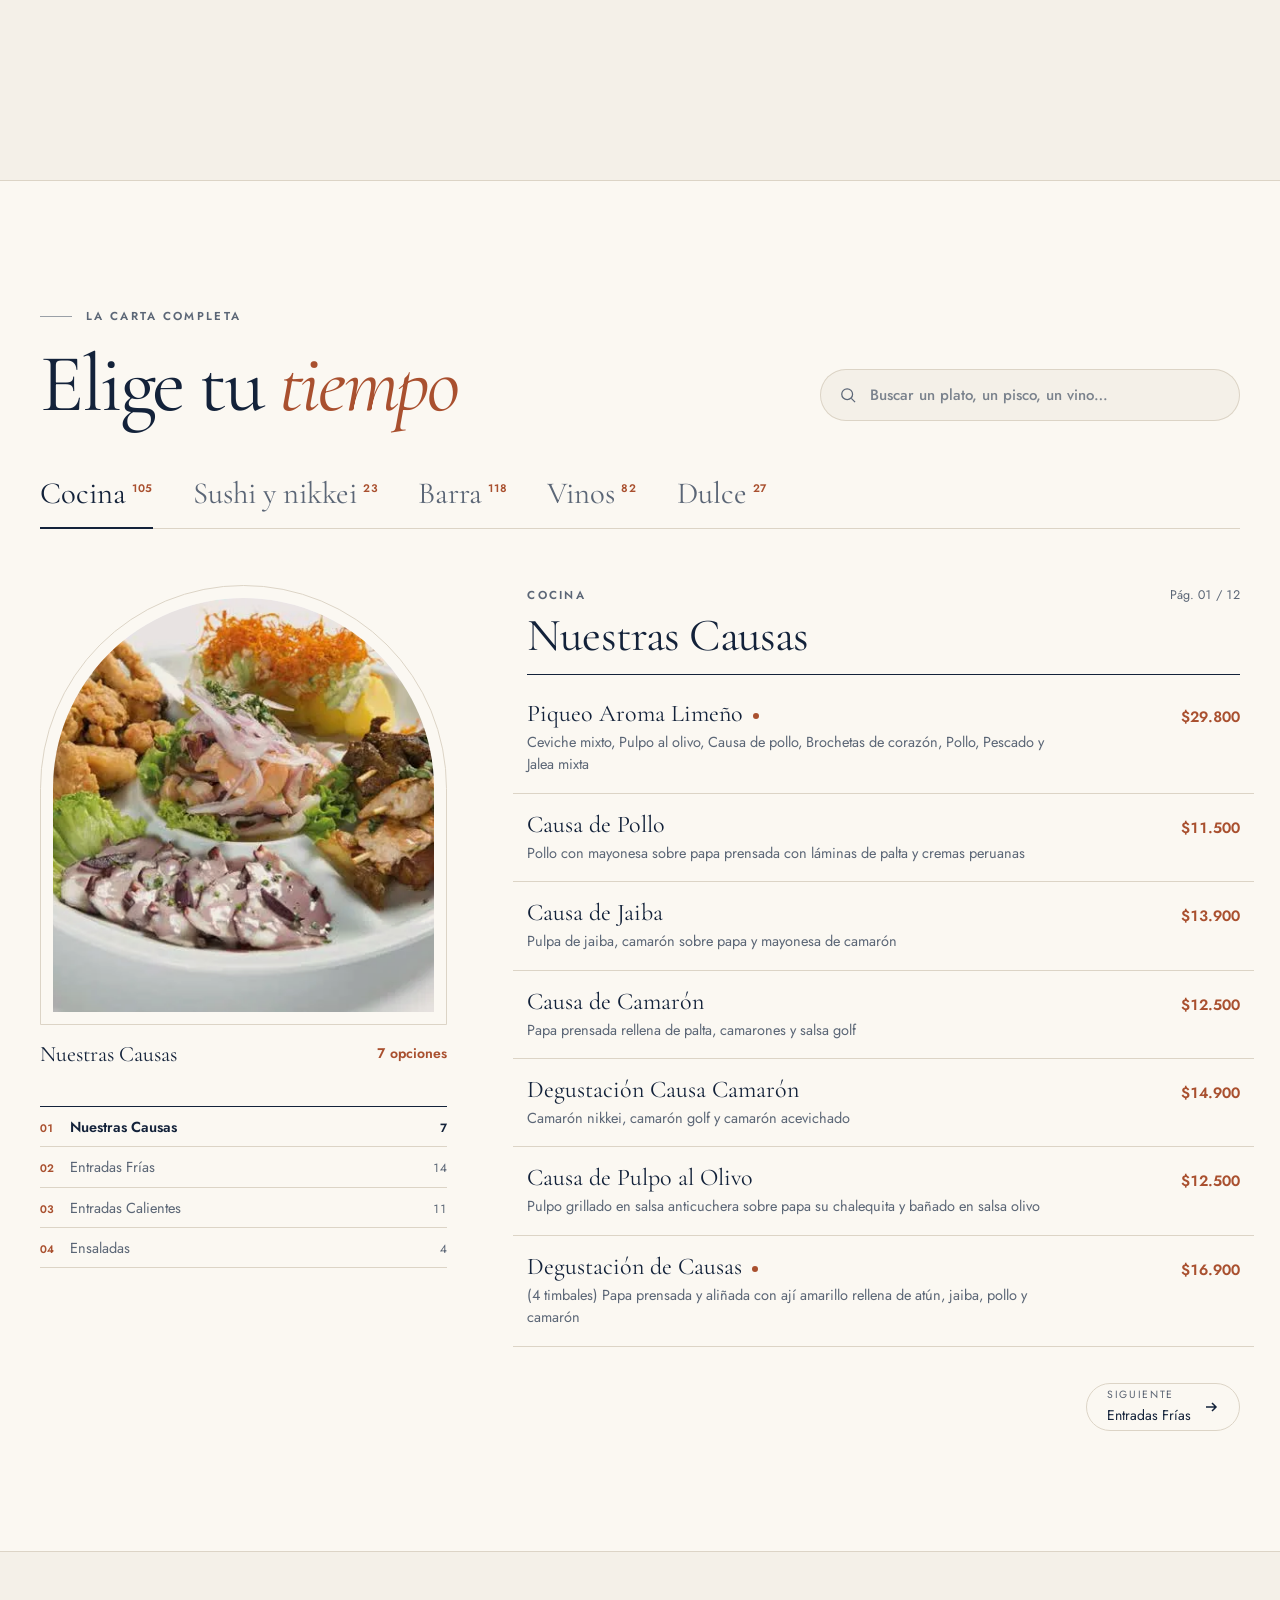
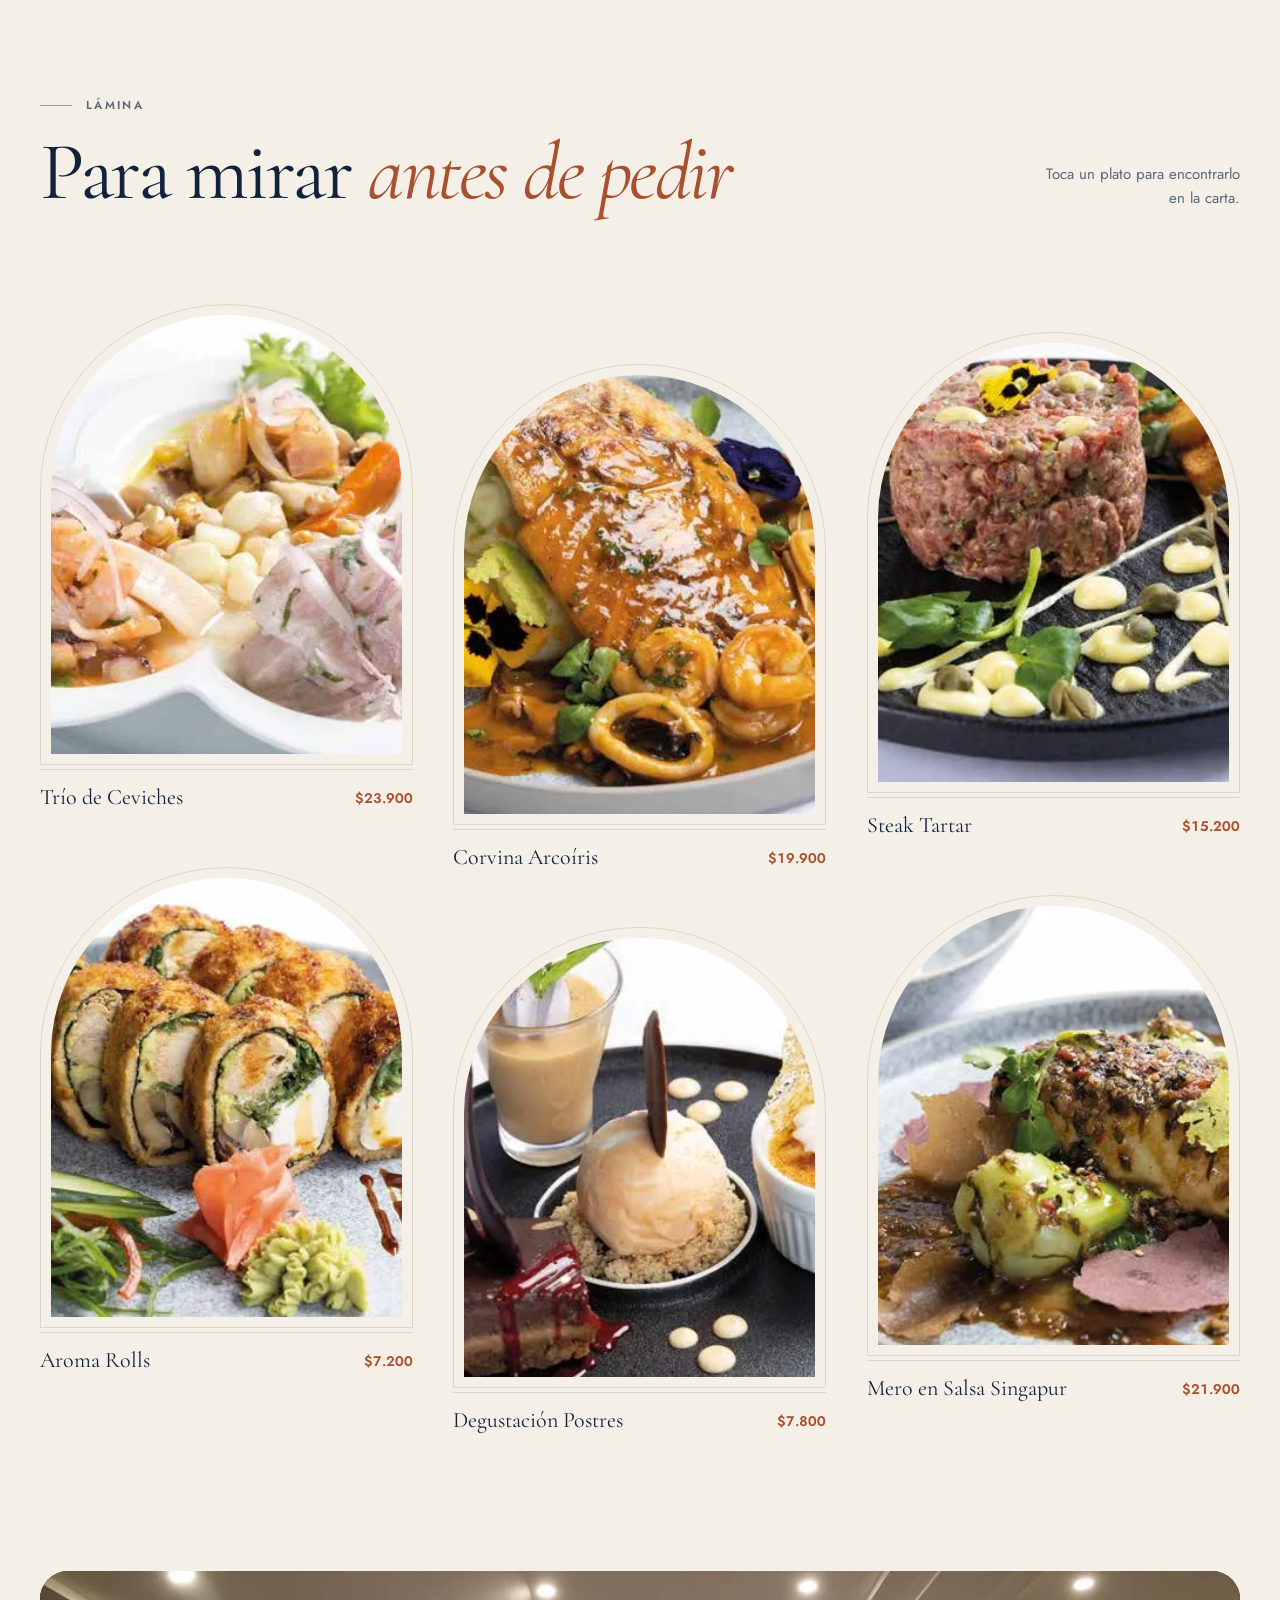
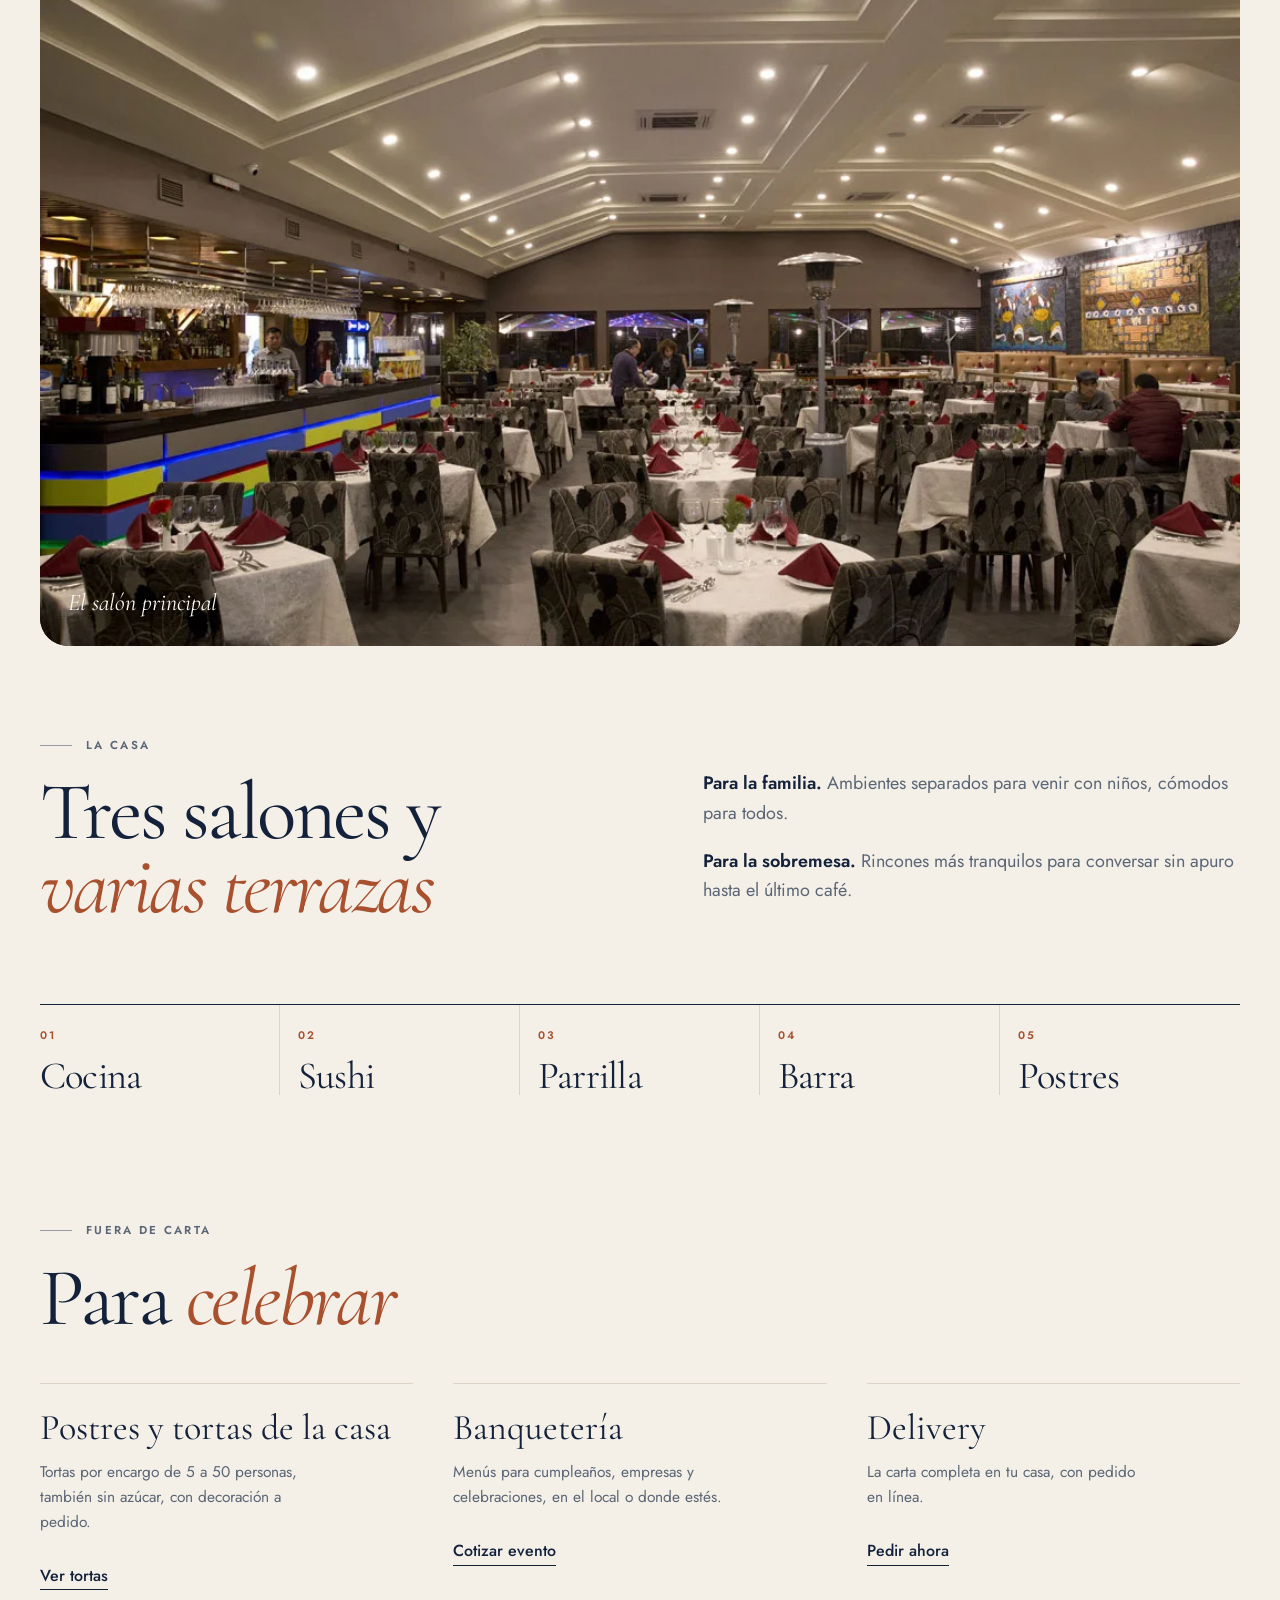
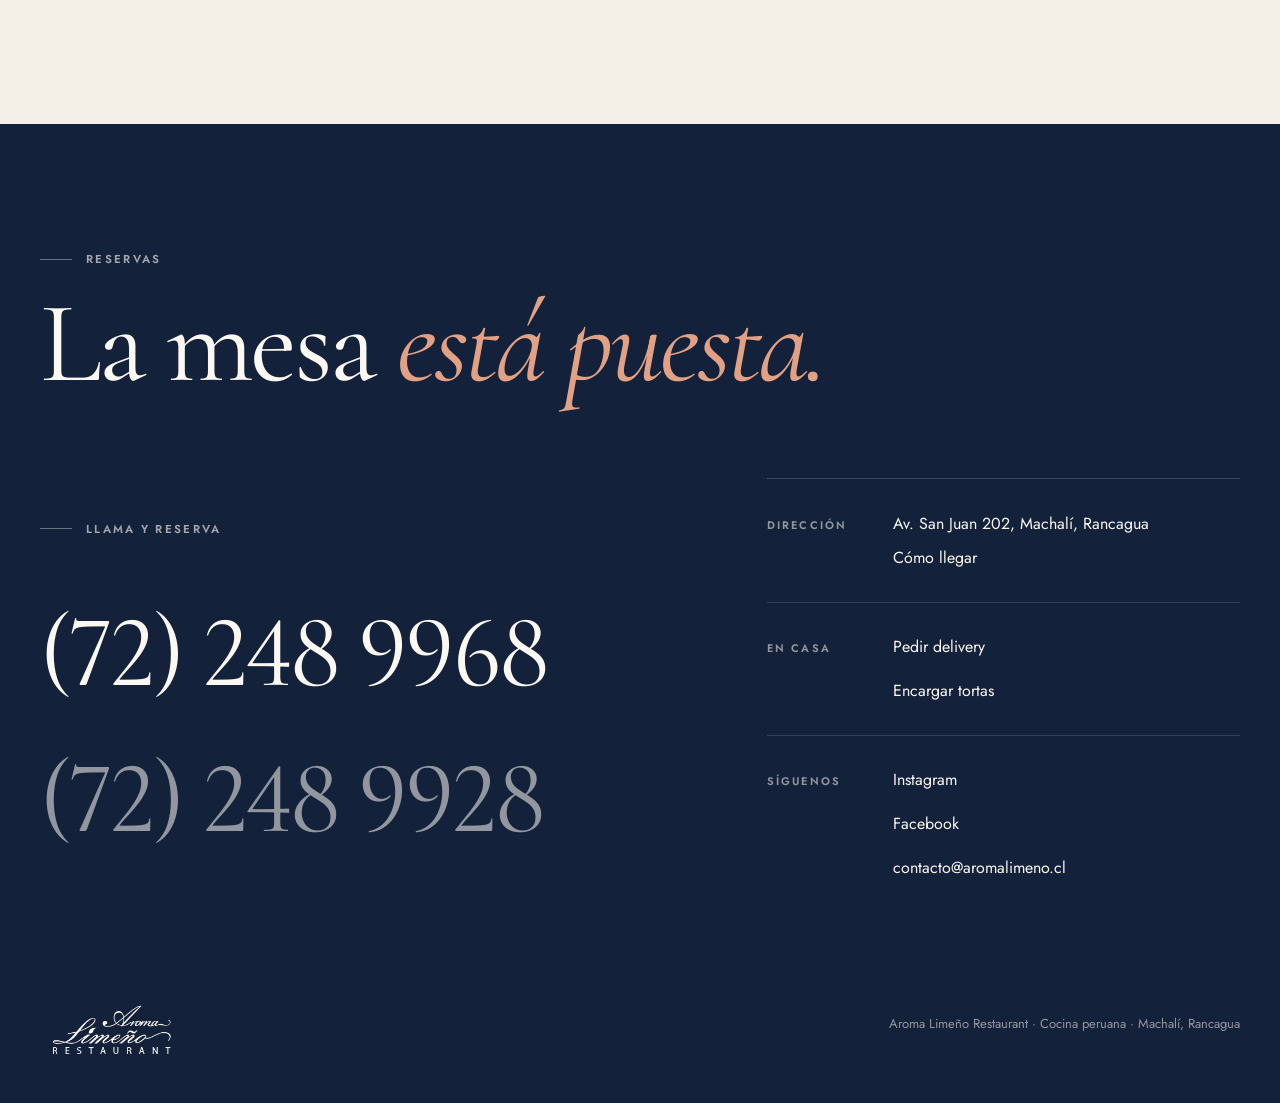
==== commit 185e8184: "Pacífico usa la tipografía de Noir y oro (Cormorant Garamond + Jost) Co-Authored-By: Claude Opus 5.5" ====
--- a/pacifico.html
+++ b/pacifico.html
@@ -10,7 +10,7 @@
 <link rel="icon" href="img/logo.png">
 <link rel="preconnect" href="https://fonts.googleapis.com">
 <link rel="preconnect" href="https://fonts.gstatic.com" crossorigin>
-<link href="https://fonts.googleapis.com/css2?family=Instrument+Serif:ital@0;1&family=Manrope:wght@400;500;600&display=swap" rel="stylesheet">
+<link href="https://fonts.googleapis.com/css2?family=Cormorant+Garamond:ital,wght@0,400;0,500;0,600;1,400&family=Jost:wght@300;400;500;600&family=Manrope:wght@400;500;600&display=swap" rel="stylesheet">
 <link rel="stylesheet" href="css/base.css">
 <link rel="stylesheet" href="css/pacifico.css">
 <script>document.documentElement.classList.add('js');try{var xy=sessionStorage.getItem('al-xy');if(xy){xy=xy.split(',');document.documentElement.style.setProperty('--vt-x',xy[0]+'px');document.documentElement.style.setProperty('--vt-y',xy[1]+'px');sessionStorage.removeItem('al-xy');}}catch(e){}</script>
--- a/css/pacifico.css
+++ b/css/pacifico.css
@@ -9,8 +9,8 @@
   --p-mute: #5b6676;
   --p-line: #dcd4c6;
   --p-clay: #a9502f;
-  --p-display: "Instrument Serif", Georgia, "Times New Roman", serif;
-  --p-body: "Manrope", system-ui, -apple-system, "Segoe UI", sans-serif;
+  --p-display: "Cormorant Garamond", Georgia, "Times New Roman", serif;
+  --p-body: "Jost", system-ui, -apple-system, "Segoe UI", sans-serif;
   --p-nav: 72px;
   --p-top: calc(var(--sw-h) + var(--p-nav));
   --p-ease: cubic-bezier(.16, 1, .3, 1);
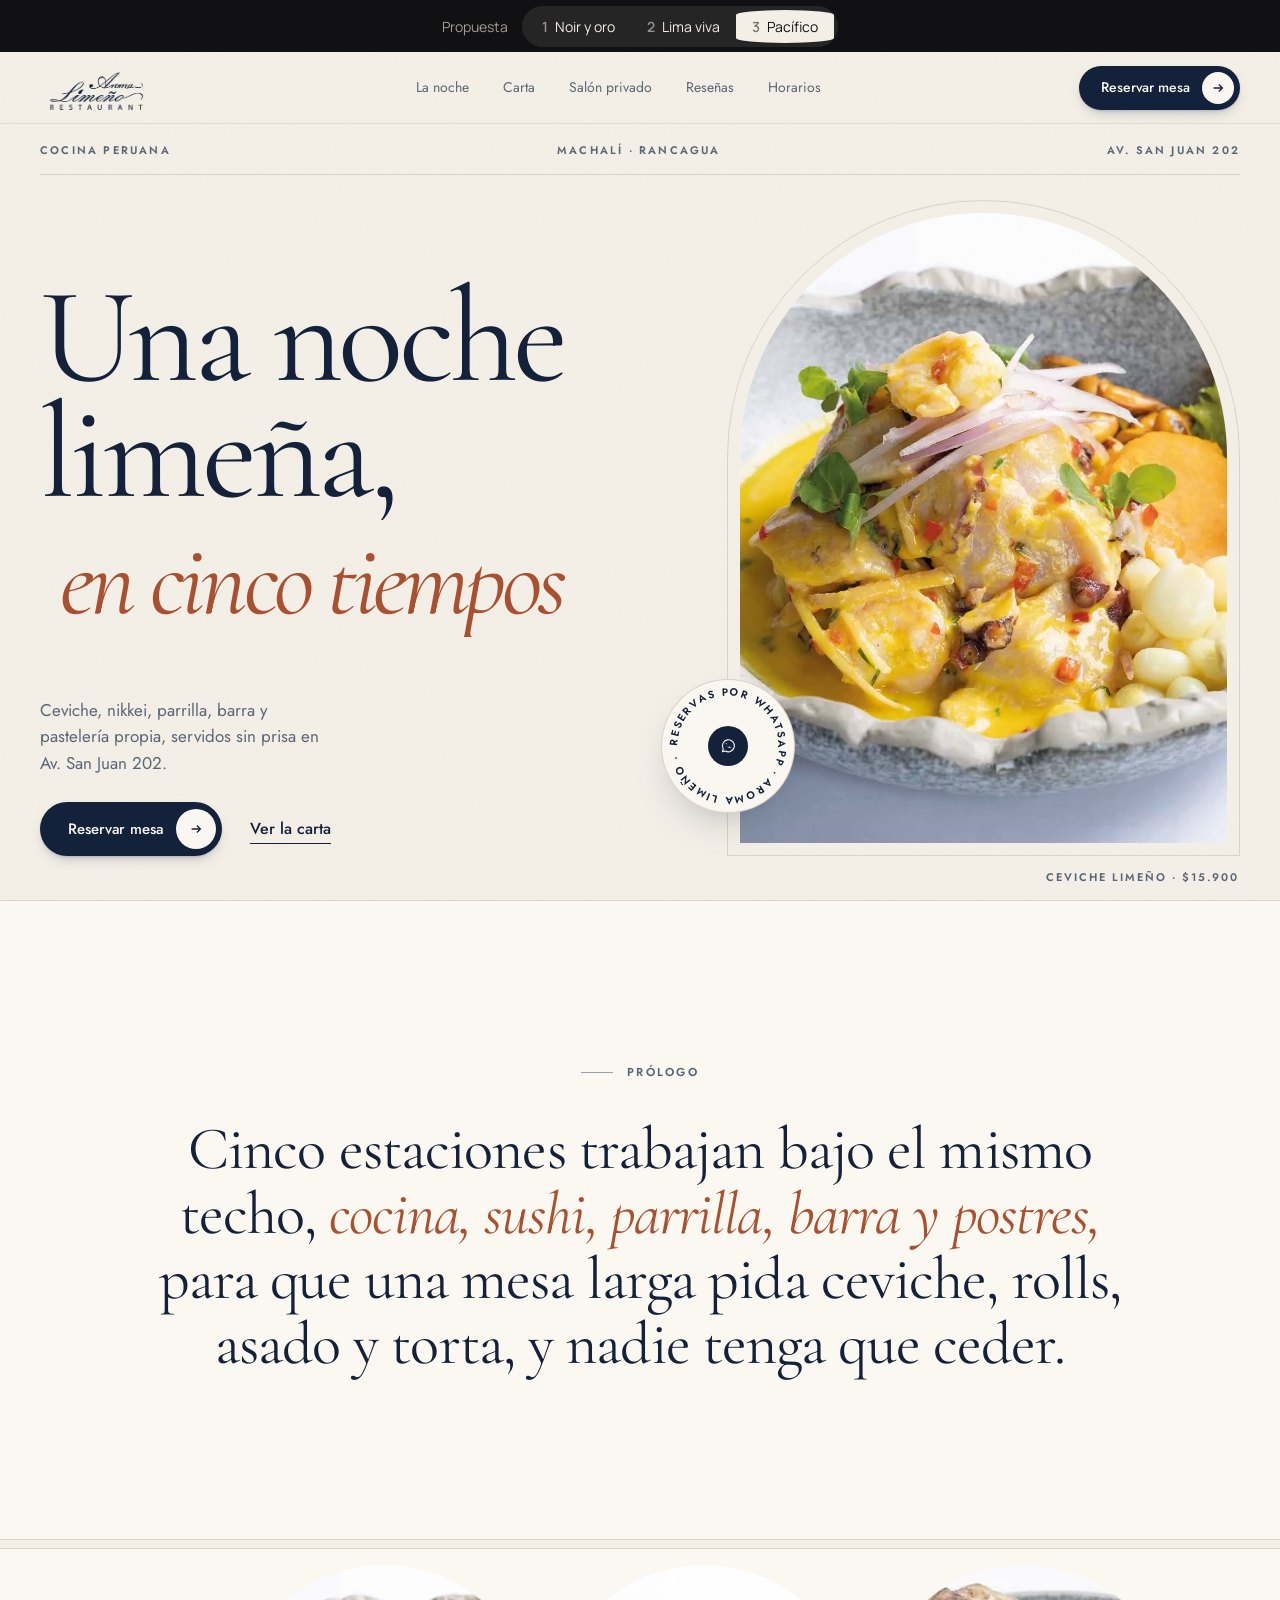
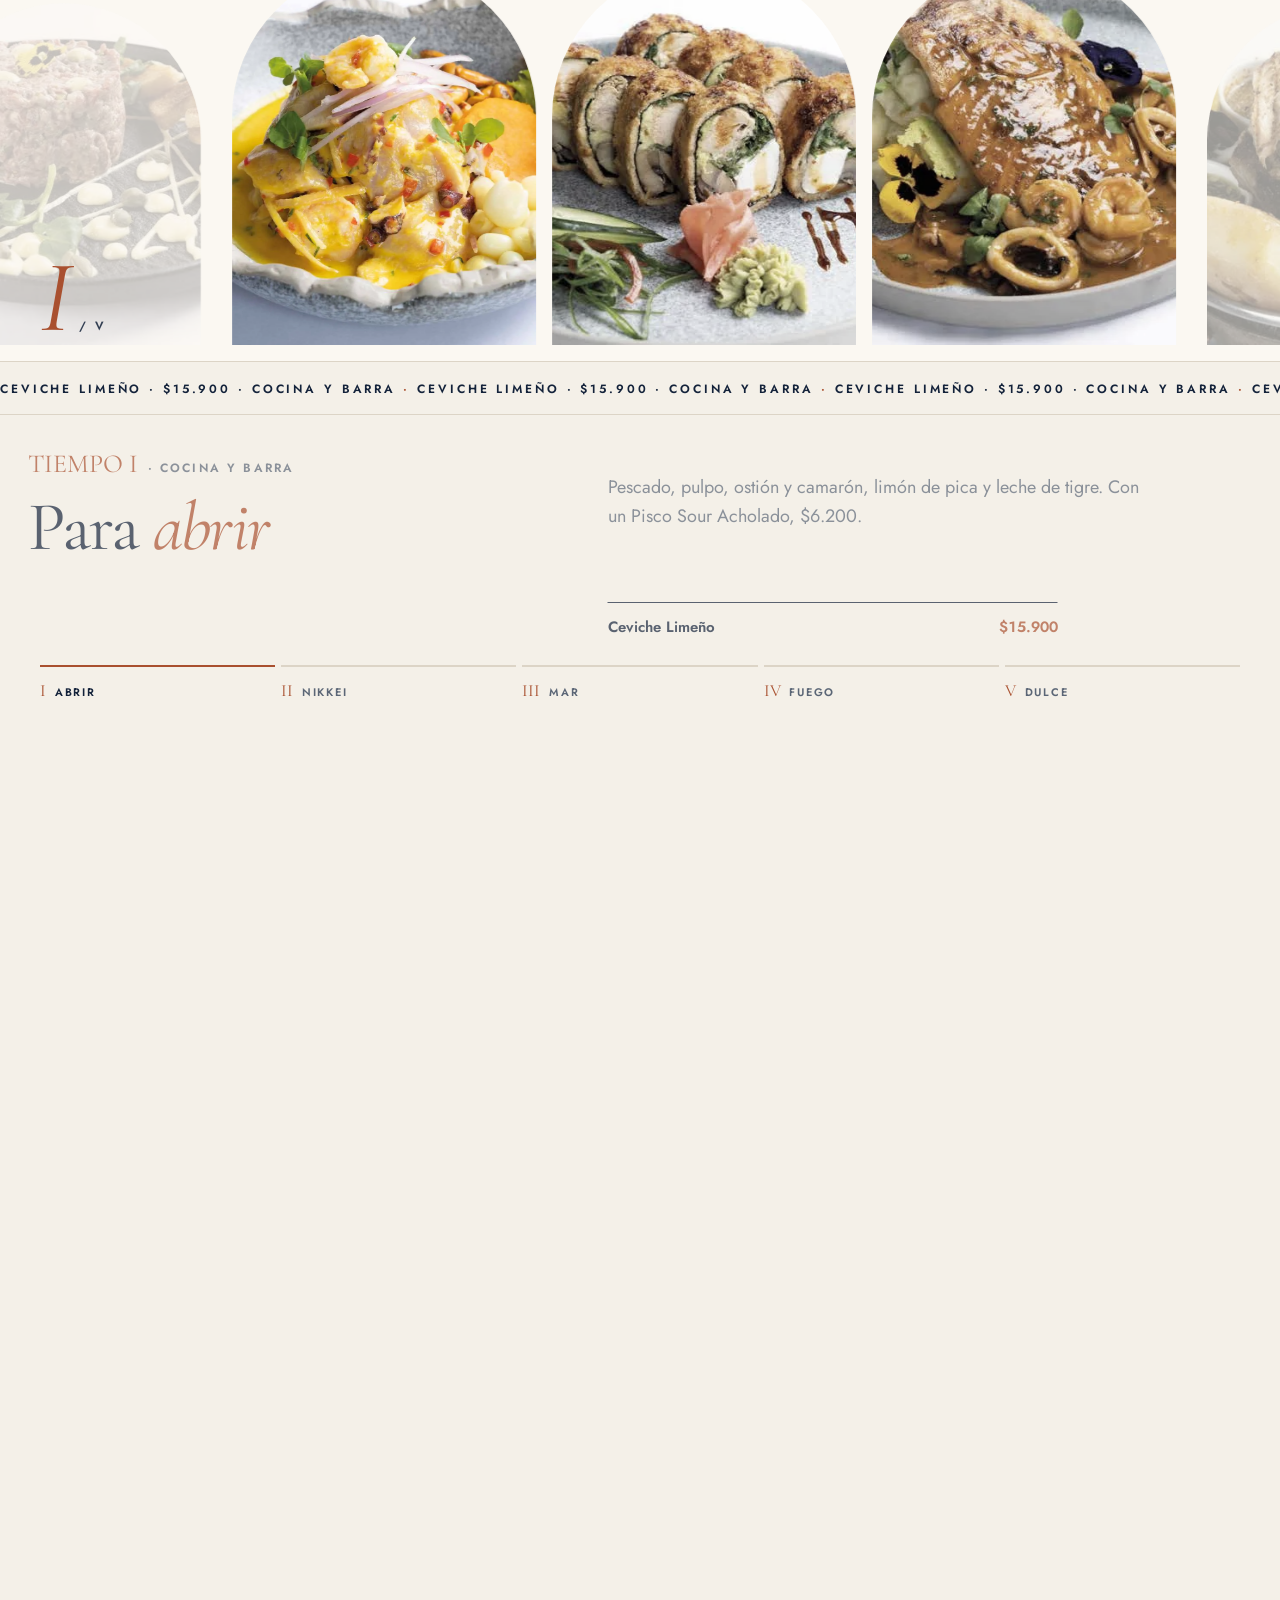
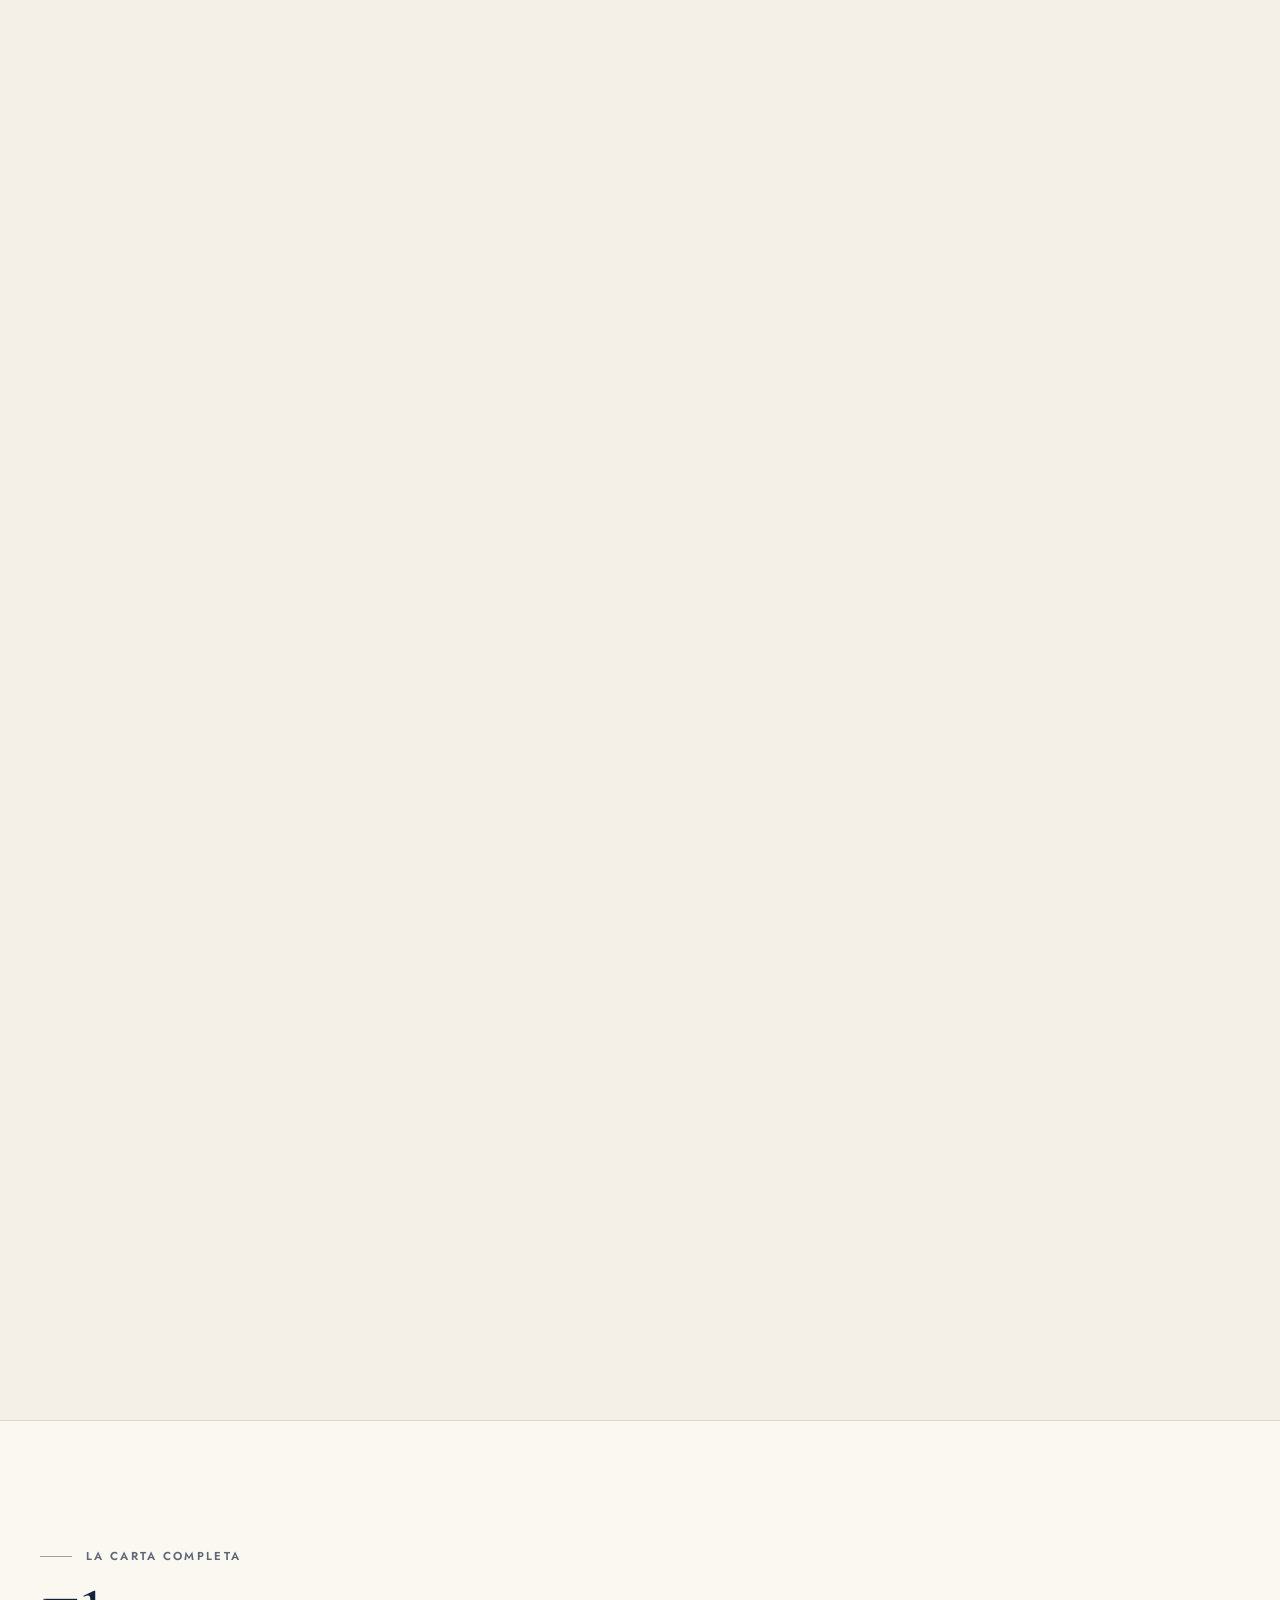
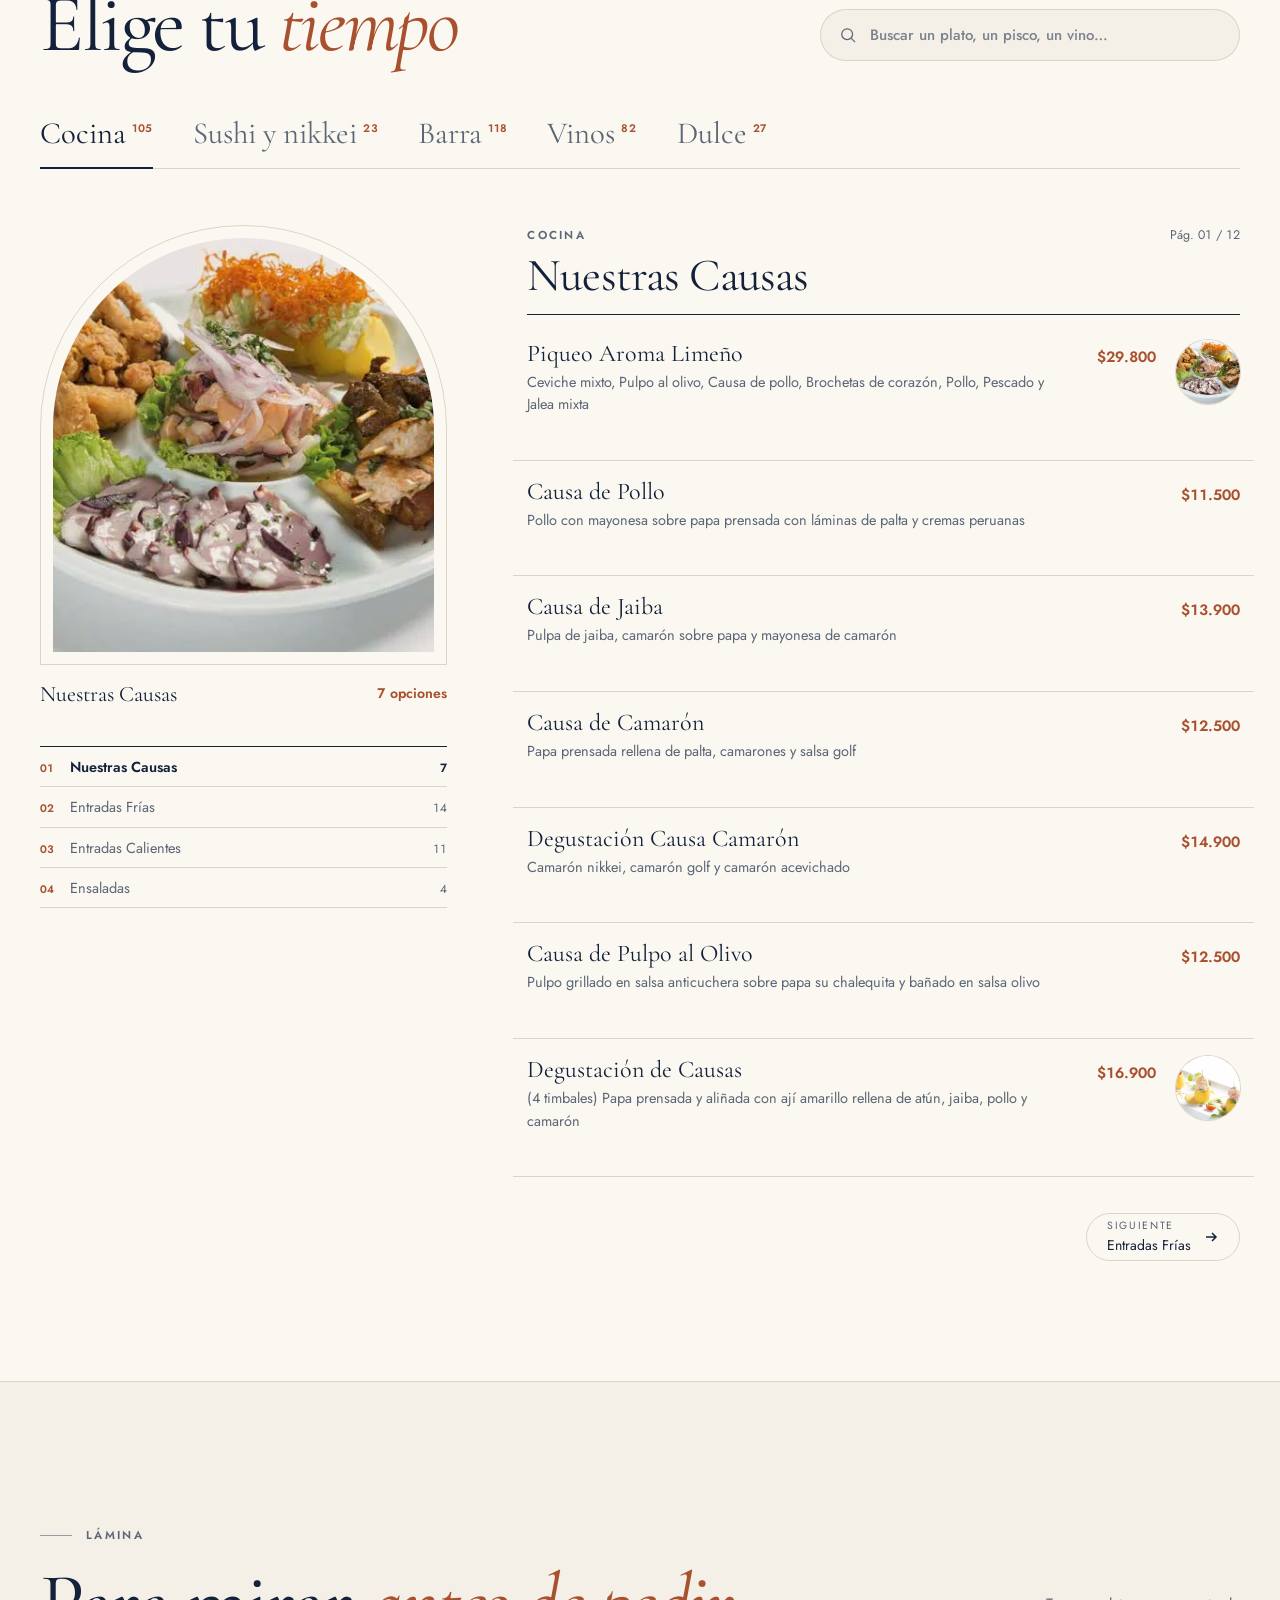
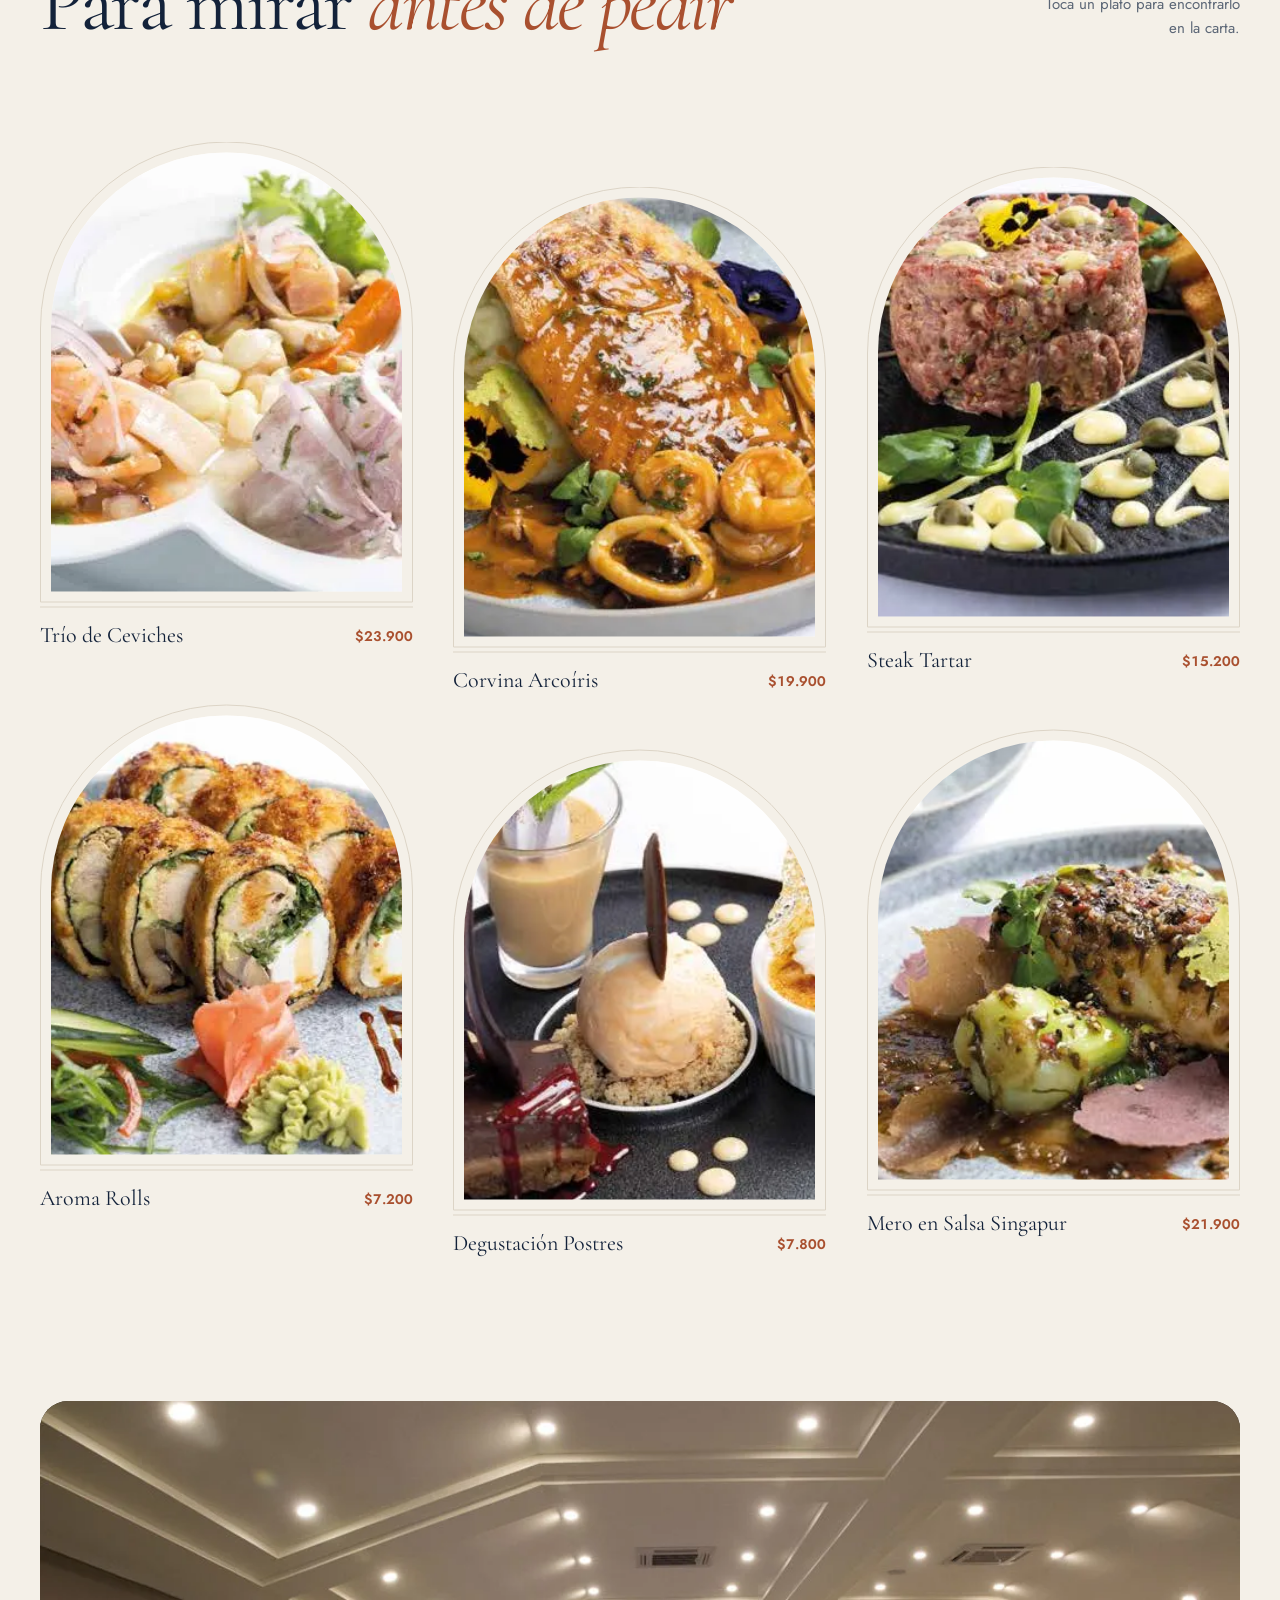
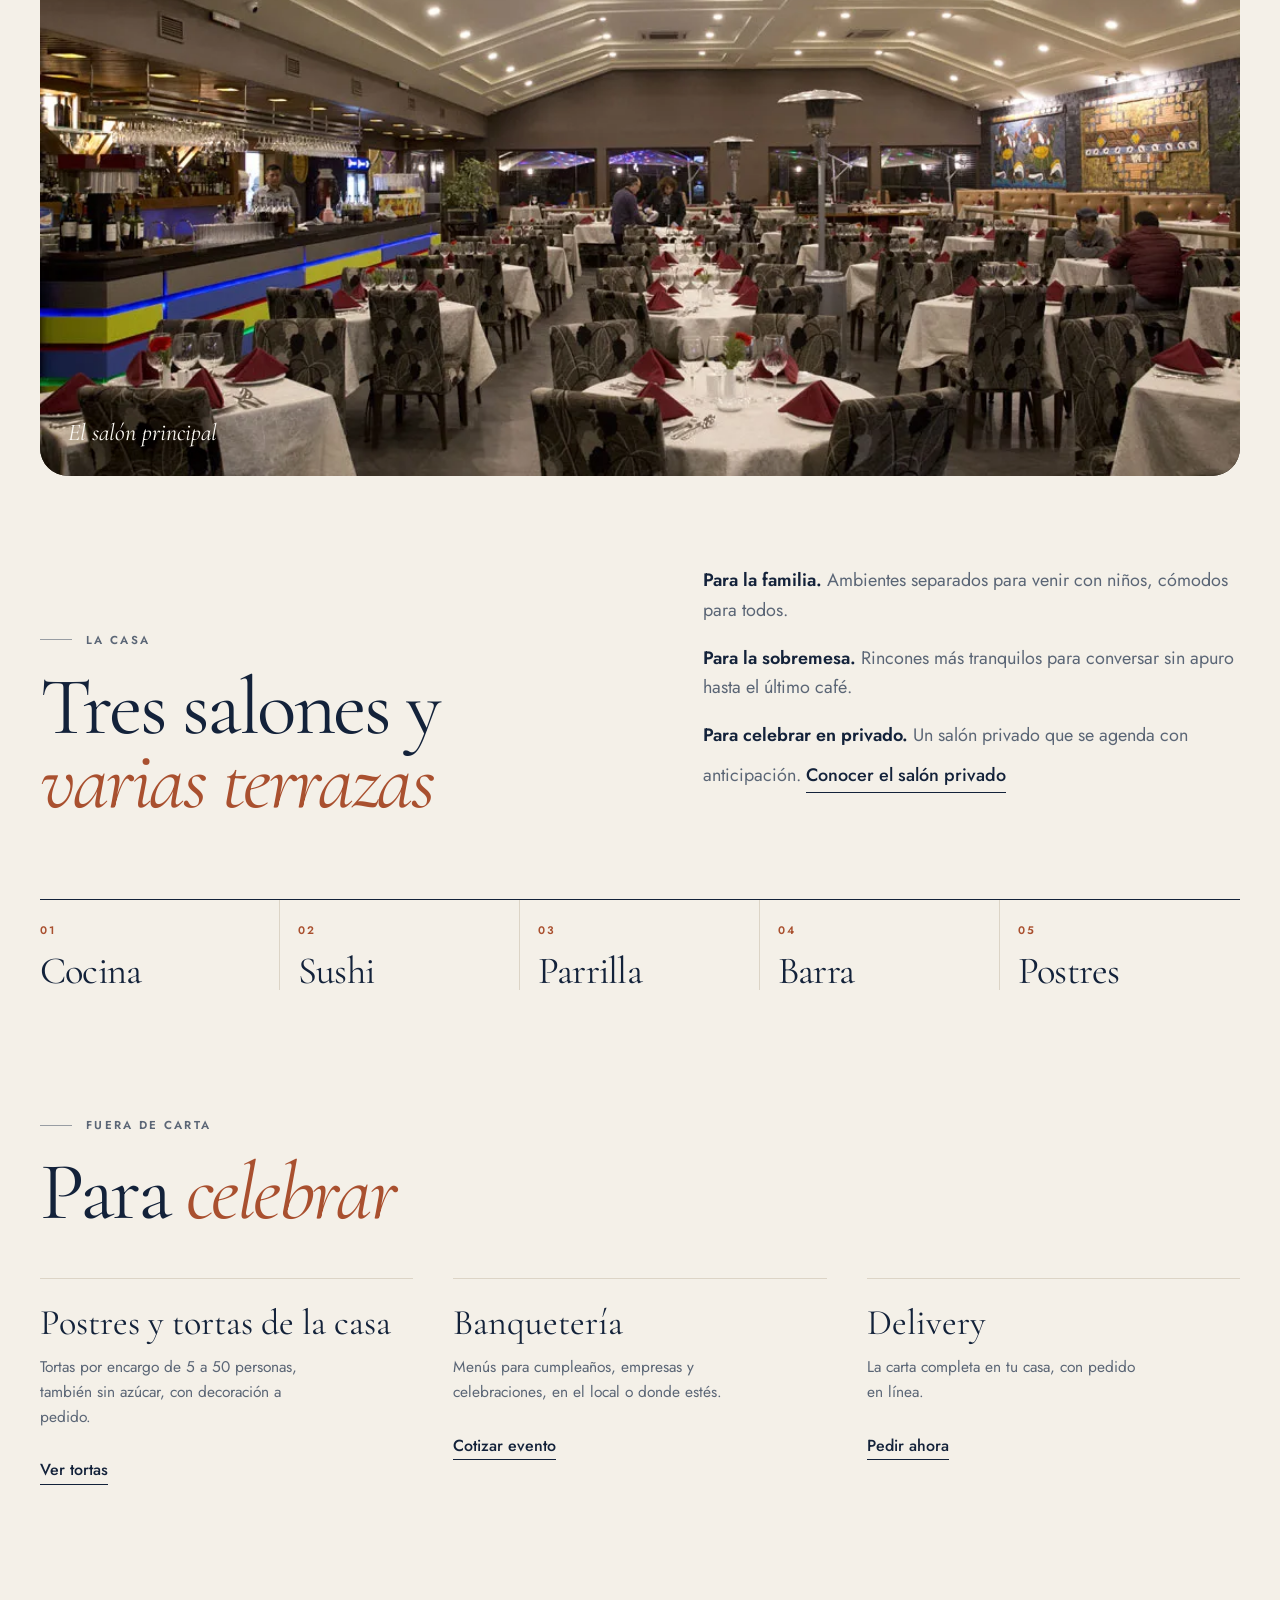
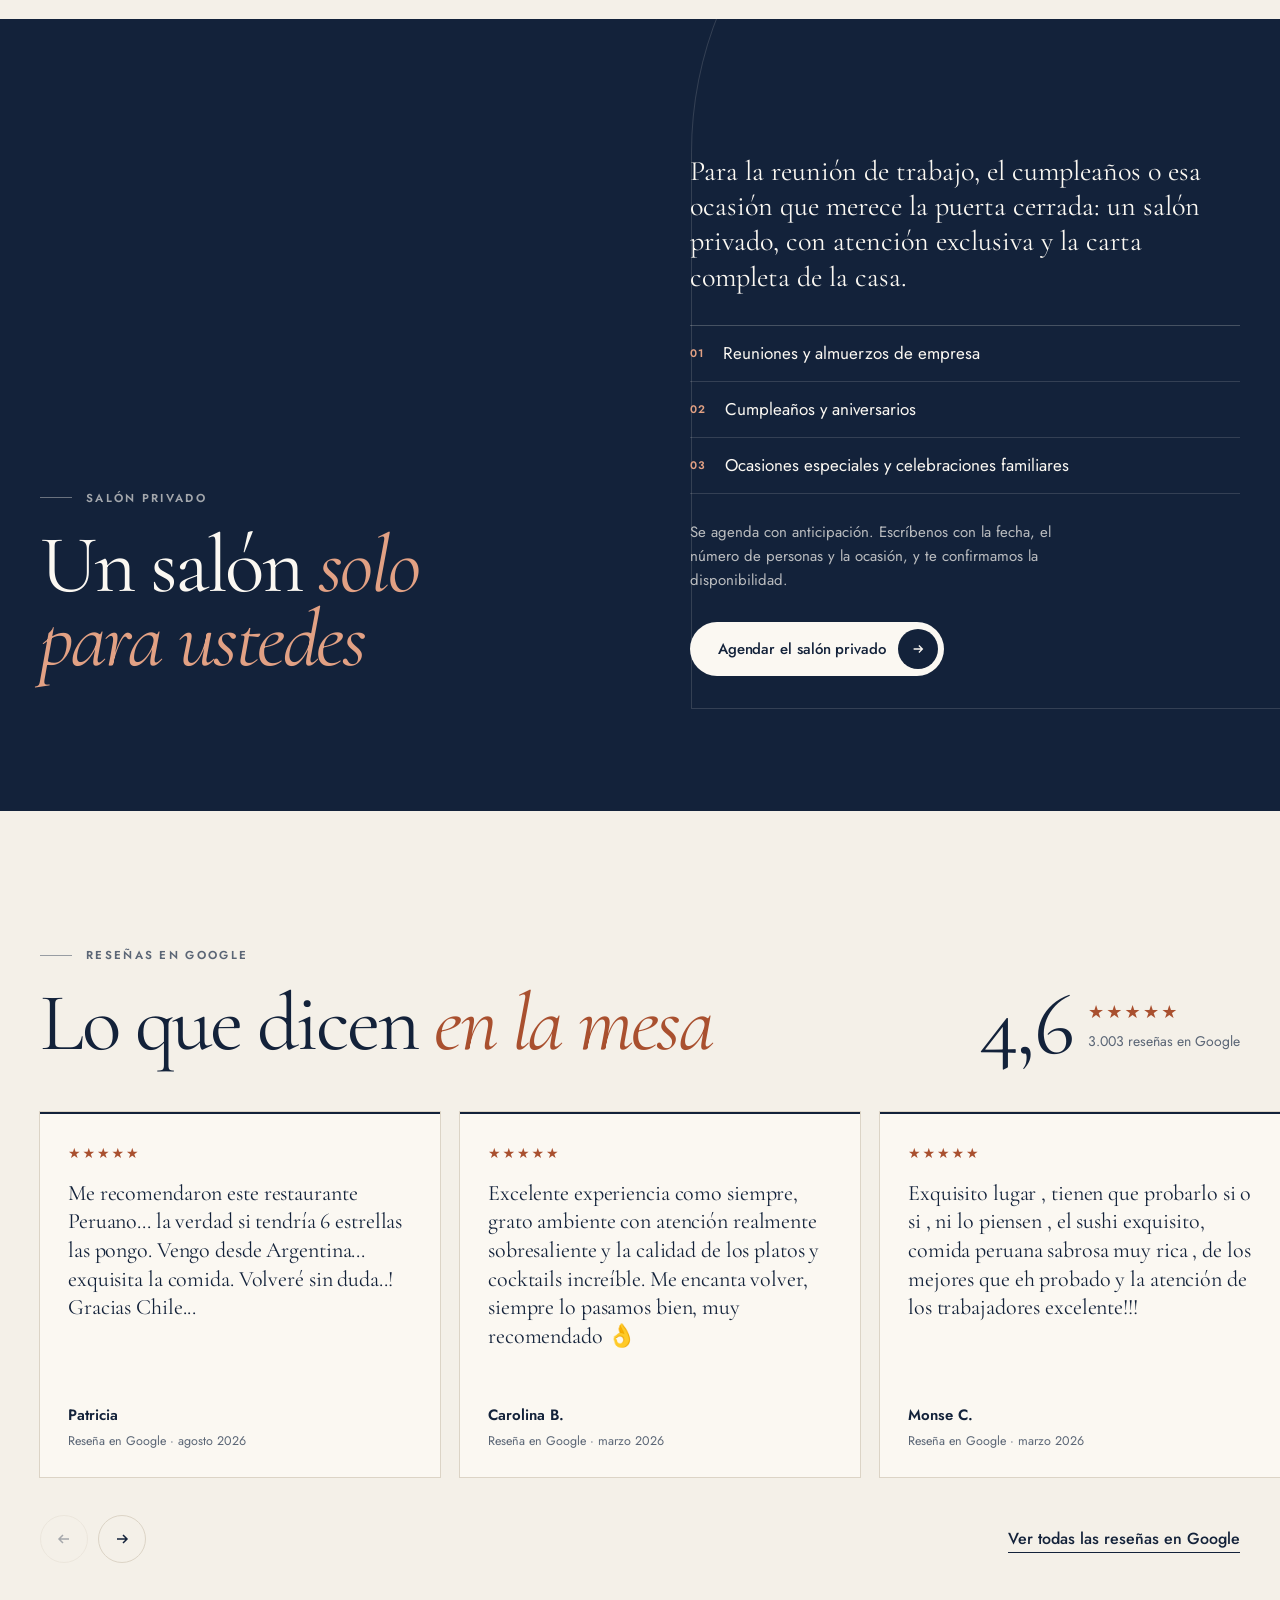
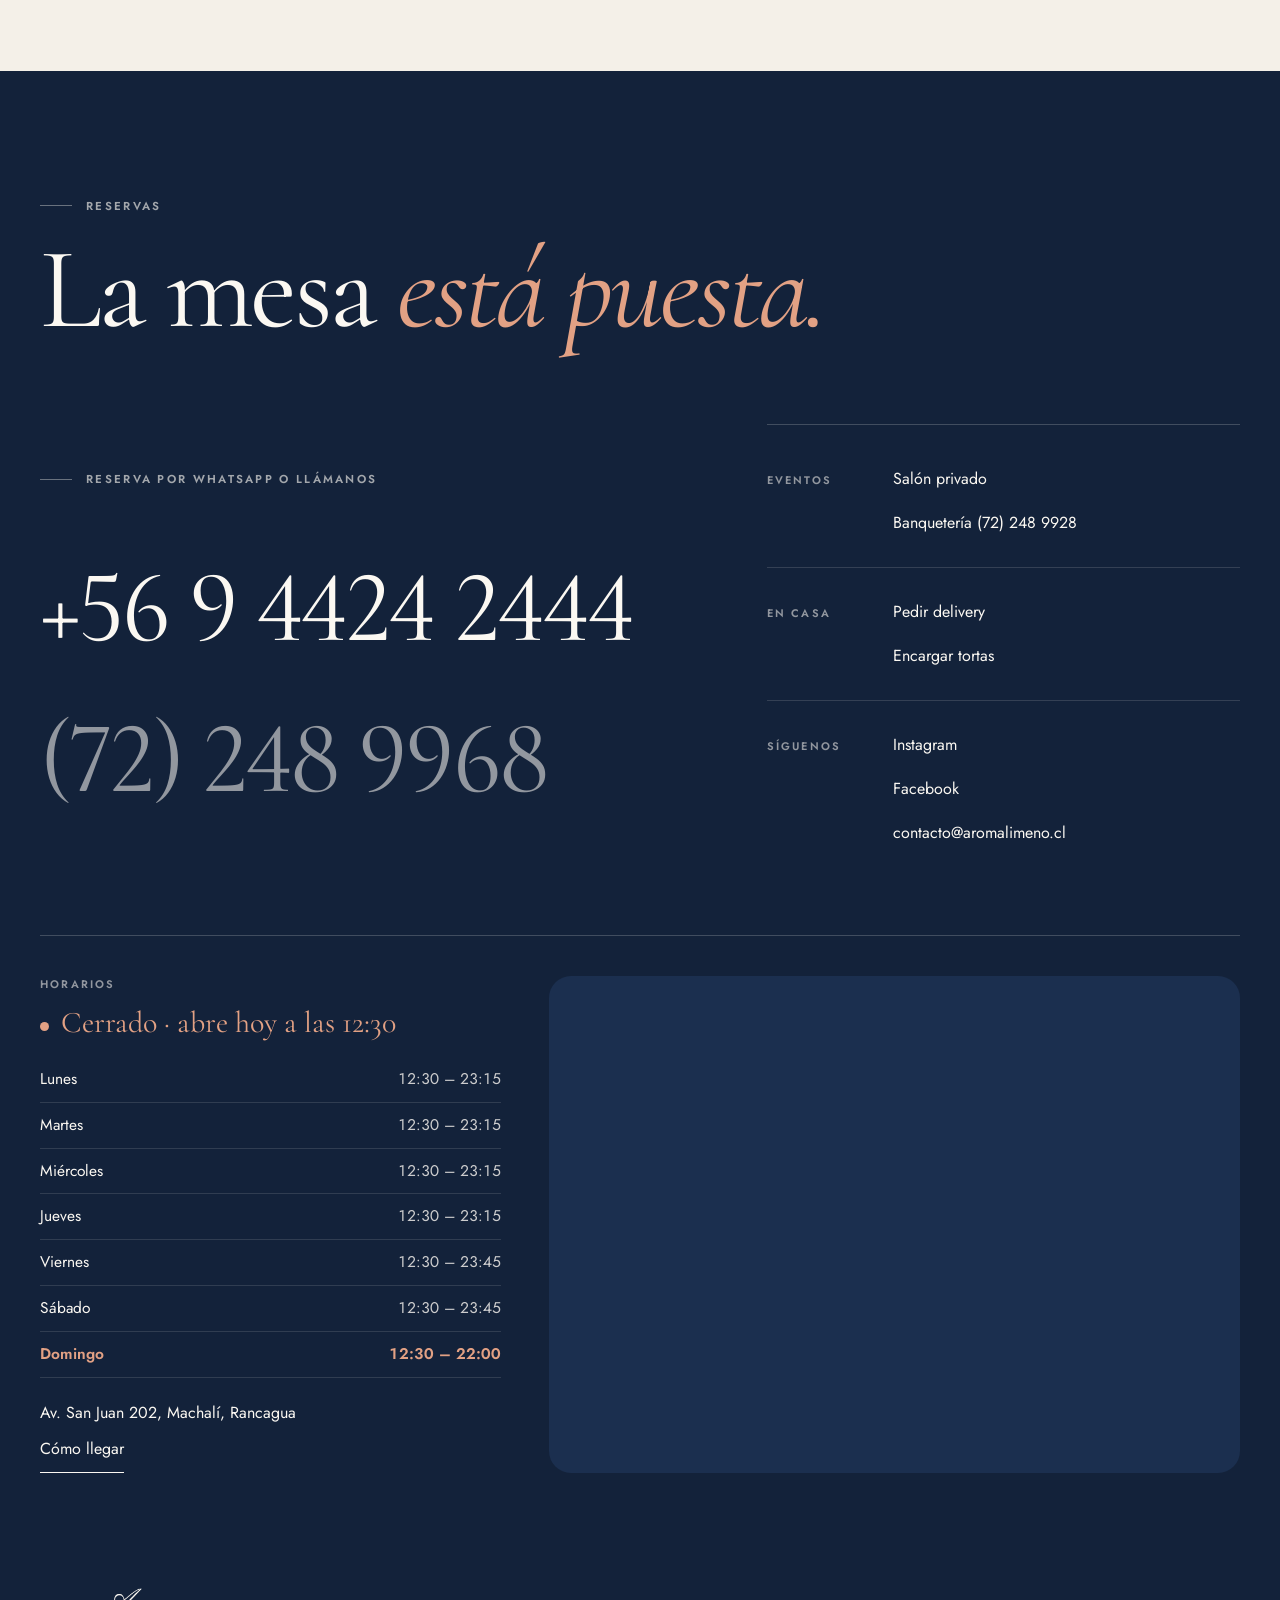
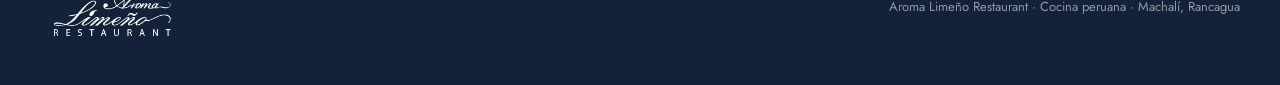
==== commit fddb3175: "Pacífico: cambios del cliente (nov 2026) - Reservas por WhatsApp (+56 9 4424 2444) en todos los boto" ====
--- a/pacifico.html
+++ b/pacifico.html
@@ -5,7 +5,7 @@
 <meta name="robots" content="noindex, nofollow">
 <meta name="viewport" content="width=device-width, initial-scale=1">
 <title>Aroma Limeño · Pacífico</title>
-<meta name="description" content="Aroma Limeño Restaurant: cocina peruana en Av. San Juan 202, Machalí. Carta completa con precios, salones, tortas, delivery y reservas por teléfono.">
+<meta name="description" content="Aroma Limeño Restaurant: cocina peruana en Av. San Juan 202, Machalí. Carta completa con precios, salones, tortas, delivery y reservas por WhatsApp.">
 <meta name="theme-color" content="#f4f0e8">
 <link rel="icon" href="img/logo.png">
 <link rel="preconnect" href="https://fonts.googleapis.com">
@@ -34,10 +34,11 @@
     <nav aria-label="Principal">
       <a href="#p-mesa" data-scroll>La noche</a>
       <a href="#p-carta" data-scroll>Carta</a>
-      <a href="#p-celebrar" data-scroll>Celebrar</a>
-      <a href="#p-casa" data-scroll>Salones</a>
+      <a href="#p-privado" data-scroll>Salón privado</a>
+      <a href="#p-resenas" data-scroll>Reseñas</a>
+      <a href="#p-visita" data-scroll>Horarios</a>
     </nav>
-    <a class="p-pill" href="tel:+56722489968"><span class="p-pill__l">Reservar<span class="p-hide-s"> mesa</span></span><span class="p-pill__c" aria-hidden="true"><svg viewBox="0 0 16 16"><path d="M3 8h10M9 4l4 4-4 4" fill="none" stroke="currentColor" stroke-width="1.5"/></svg></span></a>
+    <a class="p-pill" href="https://wa.me/56944242444?text=Hola%20Aroma%20Lime%C3%B1o%2C%20quiero%20reservar%20una%20mesa." target="_blank" rel="noopener"><span class="p-pill__l">Reservar<span class="p-hide-s"> mesa</span></span><span class="p-pill__c" aria-hidden="true"><svg viewBox="0 0 16 16"><path d="M3 8h10M9 4l4 4-4 4" fill="none" stroke="currentColor" stroke-width="1.5"/></svg></span></a>
   </header>
 
   <main>
@@ -45,14 +46,14 @@
     <p class="p-hero__meta"><span>Cocina peruana</span><span>Machalí · Rancagua</span><span>Av. San Juan 202</span></p>
     <h1 class="p-hero__title" id="p-h1"><span class="p-ln"><span>Una noche</span></span> <span class="p-ln"><span>limeña,</span></span> <span class="p-ln"><span><em>en cinco tiempos</em></span></span></h1>
     <figure class="p-hero__fig"><img src="img/p09_54.webp" alt="Ceviche limeño: pescado, pulpo, ostión y camarón en leche de tigre" width="925" height="1300" fetchpriority="high"></figure>
-    <a class="p-stamp" href="tel:+56722489968" aria-label="Reservas al (72) 248 9968">
-      <svg viewBox="0 0 120 120" aria-hidden="true"><defs><path id="p-circ" d="M60,60 m-46,0 a46,46 0 1,1 92,0 a46,46 0 1,1 -92,0"/></defs><text><textPath href="#p-circ">RESERVAS · (72) 248 9968 · AROMA LIMEÑO ·</textPath></text></svg>
-      <span class="p-stamp__ico" aria-hidden="true"><svg viewBox="0 0 24 24"><path d="M6.6 10.8a15.2 15.2 0 0 0 6.6 6.6l2.2-2.2a1 1 0 0 1 1-.25 11.4 11.4 0 0 0 3.6.57 1 1 0 0 1 1 1V20a1 1 0 0 1-1 1A17 17 0 0 1 3 4a1 1 0 0 1 1-1h3.5a1 1 0 0 1 1 1c0 1.250.2 2.45.57 3.57a1 1 0 0 1-.25 1z" fill="none" stroke="currentColor" stroke-width="1.4"/></svg></span>
+    <a class="p-stamp" href="https://wa.me/56944242444?text=Hola%20Aroma%20Lime%C3%B1o%2C%20quiero%20reservar%20una%20mesa." target="_blank" rel="noopener" aria-label="Reservar por WhatsApp">
+      <svg viewBox="0 0 120 120" aria-hidden="true"><defs><path id="p-circ" d="M60,60 m-46,0 a46,46 0 1,1 92,0 a46,46 0 1,1 -92,0"/></defs><text><textPath href="#p-circ">RESERVAS POR WHATSAPP · AROMA LIMEÑO ·</textPath></text></svg>
+      <span class="p-stamp__ico" aria-hidden="true"><svg viewBox="0 0 24 24"><path d="M4.5 19.5l1.2-3.6A8 8 0 1 1 8.4 18.6z" fill="none" stroke="currentColor" stroke-width="1.5" stroke-linejoin="round"/><path d="M9 9.2c.2 1.9 2 3.8 3.9 4.2l1-.9 1.6.8-.4 1.3c-2.9.3-6.3-3-6.2-5.9l1.3-.5.8 1.5z" fill="currentColor"/></svg></span>
     </a>
     <div class="p-hero__foot">
       <p class="p-hero__lead">Ceviche, nikkei, parrilla, barra y pastelería propia, servidos sin prisa en Av. San Juan 202.</p>
       <div class="p-hero__acts">
-        <a class="p-pill p-pill--lg" href="tel:+56722489968"><span class="p-pill__l">Reservar mesa</span><span class="p-pill__c" aria-hidden="true"><svg viewBox="0 0 16 16"><path d="M3 8h10M9 4l4 4-4 4" fill="none" stroke="currentColor" stroke-width="1.5"/></svg></span></a>
+        <a class="p-pill p-pill--lg" href="https://wa.me/56944242444?text=Hola%20Aroma%20Lime%C3%B1o%2C%20quiero%20reservar%20una%20mesa." target="_blank" rel="noopener"><span class="p-pill__l">Reservar mesa</span><span class="p-pill__c" aria-hidden="true"><svg viewBox="0 0 16 16"><path d="M3 8h10M9 4l4 4-4 4" fill="none" stroke="currentColor" stroke-width="1.5"/></svg></span></a>
         <a class="p-link" href="#p-carta" data-scroll>Ver la carta</a>
       </div>
     </div>
@@ -66,17 +67,23 @@
   <section class="p-tiempos" id="p-mesa" aria-labelledby="p-mesa-h">
     <h2 class="sr" id="p-mesa-h">La noche en cinco tiempos</h2>
     <div class="p-tiempos__stage">
-      <div class="p-ghost" aria-hidden="true"><span>Abrir</span><span>Nikkei</span><span>Mar</span><span>Fuego</span><span>Dulce</span></div>
-      <div class="p-plate" aria-hidden="true">
-        <svg class="p-ring" viewBox="0 0 200 200"><defs><path id="p-ringp" d="M100,100 m-93,0 a93,93 0 1,1 186,0 a93,93 0 1,1 -186,0"/></defs><text><textPath href="#p-ringp" class="p-ring__t">Ceviche Limeño · $15.900 · Cocina y barra · Ceviche Limeño · $15.900 · Cocina y barra ·</textPath></text></svg>
-        <div class="p-plate__disc">
-          <div class="p-plate__l" data-k="0"><img src="img/p09_54.webp" alt="" style="object-position:50% 46%"></div>
-          <div class="p-plate__l" data-k="1"><img src="img/p07_41.webp" alt="" style="object-position:50% 50%"></div>
-          <div class="p-plate__l" data-k="2"><img src="img/p19_145.webp" alt="" style="object-position:50% 50%"></div>
-          <div class="p-plate__l" data-k="3"><img src="img/p04_19.webp" alt="" style="object-position:50% 50%"></div>
-          <div class="p-plate__l" data-k="4"><img src="img/p22_168.webp" alt="" style="object-position:50% 40%"></div>
-        </div>
-      </div>
+      <div class="p-band" aria-hidden="true">
+        <ul class="p-band__track">
+          <li class="p-band__t is-deco"><img src="img/p11_74.webp" alt="" loading="lazy"></li>
+          <li class="p-band__t is-deco"><img src="img/p10_63.webp" alt="" loading="lazy"></li>
+          <li class="p-band__t is-deco"><img src="img/p13_91.webp" alt="" loading="lazy"></li>
+          <li class="p-band__t is-on" data-k="0"><img src="img/p09_54.webp" alt=""></li>
+          <li class="p-band__t" data-k="1"><img src="img/p07_41.webp" alt=""></li>
+          <li class="p-band__t" data-k="2"><img src="img/p19_145.webp" alt=""></li>
+          <li class="p-band__t" data-k="3"><img src="img/p04_19.webp" alt=""></li>
+          <li class="p-band__t" data-k="4"><img src="img/p22_168.webp" alt=""></li>
+          <li class="p-band__t is-deco"><img src="img/p23_175.webp" alt="" loading="lazy"></li>
+          <li class="p-band__t is-deco"><img src="img/p17_125.webp" alt="" loading="lazy"></li>
+          <li class="p-band__t is-deco"><img src="img/p12_83.webp" alt="" loading="lazy"></li>
+        </ul>
+        <p class="p-band__n"><b>I</b><span>/ V</span></p>
+      </div>
+      <div class="p-ticker" aria-hidden="true"><p class="p-ticker__t"><span>Ceviche Limeño · $15.900 · Cocina y barra · </span></p></div>
       <div class="p-steps">
         <article class="p-step" data-k="0" data-ring="Ceviche Limeño · $15.900 · Cocina y barra">
           <img class="p-step__img" src="img/p09_54.webp" alt="Ceviche Limeño" loading="lazy">
@@ -114,7 +121,13 @@
           <p class="p-step__dish"><span>Esfera Blanca de Chocohelado</span><span>$5.900</span></p>
         </article>
       </div>
-      <ol class="p-ticks" aria-hidden="true"><li></li><li></li><li></li><li></li><li></li></ol>
+      <ol class="p-ticks" aria-hidden="true">
+        <li><span class="p-ticks__f"></span><b>I</b> Abrir</li>
+        <li><span class="p-ticks__f"></span><b>II</b> Nikkei</li>
+        <li><span class="p-ticks__f"></span><b>III</b> Mar</li>
+        <li><span class="p-ticks__f"></span><b>IV</b> Fuego</li>
+        <li><span class="p-ticks__f"></span><b>V</b> Dulce</li>
+      </ol>
     </div>
   </section>
 
@@ -188,6 +201,7 @@
         <div class="p-casa__txt reveal">
           <p><b>Para la familia.</b> Ambientes separados para venir con niños, cómodos para todos.</p>
           <p><b>Para la sobremesa.</b> Rincones más tranquilos para conversar sin apuro hasta el último café.</p>
+          <p><b>Para celebrar en privado.</b> Un salón privado que se agenda con anticipación. <a class="p-link" href="#p-privado" data-scroll>Conocer el salón privado</a></p>
         </div>
       </div>
       <ol class="p-est reveal" aria-label="Cinco estaciones">
@@ -216,6 +230,52 @@
       </div>
     </div>
   </section>
+  <section class="p-priv" id="p-privado" aria-labelledby="p-priv-h">
+    <div class="wrap p-priv__grid">
+      <div class="p-priv__head reveal">
+        <p class="p-eyebrow p-eyebrow--inv">Salón privado</p>
+        <h2 class="p-h2" id="p-priv-h">Un salón <em>solo para ustedes</em></h2>
+      </div>
+      <div class="p-priv__body reveal">
+        <p class="p-priv__lead">Para la reunión de trabajo, el cumpleaños o esa ocasión que merece la puerta cerrada: un salón privado, con atención exclusiva y la carta completa de la casa.</p>
+        <ul class="p-priv__list">
+          <li><b>01</b>Reuniones y almuerzos de empresa</li>
+          <li><b>02</b>Cumpleaños y aniversarios</li>
+          <li><b>03</b>Ocasiones especiales y celebraciones familiares</li>
+        </ul>
+        <p class="p-priv__note">Se agenda con anticipación. Escríbenos con la fecha, el número de personas y la ocasión, y te confirmamos la disponibilidad.</p>
+        <a class="p-pill p-pill--lg p-pill--inv" href="https://wa.me/56944242444?text=Hola%20Aroma%20Lime%C3%B1o%2C%20quiero%20agendar%20el%20sal%C3%B3n%20privado.%20Fecha%3A%20%20%C2%B7%20Personas%3A%20%20%C2%B7%20Ocasi%C3%B3n%3A%20" target="_blank" rel="noopener"><span class="p-pill__l">Agendar el salón privado</span><span class="p-pill__c" aria-hidden="true"><svg viewBox="0 0 16 16" aria-hidden="true"><path d="M3 8h10M9 4l4 4-4 4" fill="none" stroke="currentColor" stroke-width="1.5"/></svg></span></a>
+      </div>
+    </div>
+  </section>
+
+  <section class="p-res" id="p-resenas" aria-labelledby="p-res-h">
+    <div class="wrap">
+      <div class="p-res__head">
+        <div>
+          <p class="p-eyebrow">Reseñas en Google</p>
+          <h2 class="p-h2" id="p-res-h">Lo que dicen <em>en la mesa</em></h2>
+        </div>
+        <a class="p-res__score" href="https://www.google.com/maps/search/?api=1&amp;query=Aroma%20Lime%C3%B1o%20Restaurant&amp;query_place_id=ChIJ5xEfFrdEY5YRBCnTiA4kfo4" target="_blank" rel="noopener"><b>4,6</b><span><i aria-hidden="true">★★★★★</i>3.003 reseñas en Google</span></a>
+      </div>
+    </div>
+    <ul class="p-res__track" tabindex="0" aria-label="Reseñas de clientes en Google">
+        <li class="p-res__c"><figure><span class="p-res__st" role="img" aria-label="5 de 5 estrellas">★★★★★</span><blockquote>Me recomendaron este restaurante Peruano... la verdad si tendría 6 estrellas las pongo. Vengo desde Argentina... exquisita la comida. Volveré sin duda..! Gracias Chile...</blockquote><figcaption><b>Patricia</b><span>Reseña en Google · agosto 2026</span></figcaption></figure></li>
+        <li class="p-res__c"><figure><span class="p-res__st" role="img" aria-label="5 de 5 estrellas">★★★★★</span><blockquote>Excelente experiencia como siempre, grato ambiente con atención realmente sobresaliente y la calidad de los platos y cocktails increíble. Me encanta volver, siempre lo pasamos bien, muy recomendado 👌</blockquote><figcaption><b>Carolina B.</b><span>Reseña en Google · marzo 2026</span></figcaption></figure></li>
+        <li class="p-res__c"><figure><span class="p-res__st" role="img" aria-label="5 de 5 estrellas">★★★★★</span><blockquote>Exquisito lugar , tienen que probarlo si o si , ni lo piensen , el sushi exquisito, comida peruana sabrosa muy rica , de los mejores que eh probado y la atención de los trabajadores excelente!!!</blockquote><figcaption><b>Monse C.</b><span>Reseña en Google · marzo 2026</span></figcaption></figure></li>
+        <li class="p-res__c"><figure><span class="p-res__st" role="img" aria-label="5 de 5 estrellas">★★★★★</span><blockquote>Uno de mis locales favoritos en Rancagua!! He probado distintos platos y nunca ninguno me ha defraudado 100% recomendado</blockquote><figcaption><b>Laura F.</b><span>Reseña en Google · julio 2026</span></figcaption></figure></li>
+        <li class="p-res__c"><figure><span class="p-res__st" role="img" aria-label="5 de 5 estrellas">★★★★★</span><blockquote>Muy bello local, grato ambiente, atención muy buena, la comida excelente y tragos espectaculares!!</blockquote><figcaption><b>Blanca A.</b><span>Reseña en Google · febrero 2026</span></figcaption></figure></li>
+        <li class="p-res__c"><figure><span class="p-res__st" role="img" aria-label="5 de 5 estrellas">★★★★★</span><blockquote>[…] es un sitio de lujo con la característica buena comida peruana, es ideal también para reuniones y eventos porque tiene espacios que cuentan con mayor privacidad. Los platos son sustanciosos y deliciosos […]</blockquote><figcaption><b>Catherine T.</b><span>Reseña en Google · mayo 2019</span></figcaption></figure></li>
+        <li class="p-res__c"><figure><span class="p-res__st" role="img" aria-label="5 de 5 estrellas">★★★★★</span><blockquote>[…] todos los garzones están atentos de que te falta, si la comida está bien, si necesitas algo […] Aceptan ciertos pedidos especiales, en el caso de mi hija pidió un sushi de salmón, con cebollín, sin queso crema y apanado y con todo el gusto se lo prepararon.</blockquote><figcaption><b>Gina C.</b><span>Reseña en Google · septiembre 2023</span></figcaption></figure></li>
+        <li class="p-res__c"><figure><span class="p-res__st" role="img" aria-label="5 de 5 estrellas">★★★★★</span><blockquote>Comida peruana exquisita, variedad de platos y presentaciones muy atractivas y diferentes. La atención es excelente, siempre es un gusto volver y ser recibido en este maravilloso restaurante.</blockquote><figcaption><b>Astrid S.</b><span>Reseña en Google · octubre 2023</span></figcaption></figure></li>
+        <li class="p-res__c"><figure><span class="p-res__st" role="img" aria-label="5 de 5 estrellas">★★★★★</span><blockquote>Exquisita la comida, desde las entradas, plato de fondo y postres, el sour mundial...!! El lugar amplio, impecable y muy bien atendido. Precio acorde al excelente producto que entrega. Súper recomendado!!</blockquote><figcaption><b>Alejandra S.</b><span>Reseña en Google · febrero 2022</span></figcaption></figure></li>
+        <li class="p-res__c"><figure><span class="p-res__st" role="img" aria-label="5 de 5 estrellas">★★★★★</span><blockquote>muy rica comida, en especial teniendo en cuenta la cantidad y la rapidez con la cuál la sirven. la atención se siente personal y son muy atentos desde el principio. […] cuando regrese por ella la tenían doblada y muy bien guardada, así que muchas gracias por eso.</blockquote><figcaption><b>Daphy</b><span>Reseña en Google · abril 2025</span></figcaption></figure></li>
+    </ul>
+    <div class="wrap p-res__foot">
+      <div class="p-res__nav"><button type="button" class="p-res__b" data-d="-1" aria-label="Reseñas anteriores"><svg viewBox="0 0 16 16" aria-hidden="true"><path d="M13 8H3M7 4L3 8l4 4" fill="none" stroke="currentColor" stroke-width="1.5"/></svg></button><button type="button" class="p-res__b" data-d="1" aria-label="Reseñas siguientes"><svg viewBox="0 0 16 16" aria-hidden="true"><path d="M3 8h10M9 4l4 4-4 4" fill="none" stroke="currentColor" stroke-width="1.5"/></svg></button></div>
+      <a class="p-link" href="https://www.google.com/maps/search/?api=1&amp;query=Aroma%20Lime%C3%B1o%20Restaurant&amp;query_place_id=ChIJ5xEfFrdEY5YRBCnTiA4kfo4" target="_blank" rel="noopener">Ver todas las reseñas en Google</a>
+    </div>
+  </section>
   </main>
 
   <footer class="p-foot" id="p-reservas">
@@ -224,16 +284,39 @@
       <h2 class="p-foot__title">La mesa <em>está puesta.</em></h2>
     </div>
     <div class="wrap">
-      <p class="p-eyebrow p-eyebrow--inv">Llama y reserva</p>
-      <p class="p-foot__tels"><a href="tel:+56722489968">(72) 248 9968</a><a href="tel:+56722489928">(72) 248 9928</a></p>
+      <p class="p-eyebrow p-eyebrow--inv">Reserva por WhatsApp o llámanos</p>
+      <p class="p-foot__tels"><a href="https://wa.me/56944242444?text=Hola%20Aroma%20Lime%C3%B1o%2C%20quiero%20reservar%20una%20mesa." target="_blank" rel="noopener">+56 9 4424 2444</a><a href="tel:+56722489968">(72) 248 9968</a></p>
       <div class="p-foot__cols">
-        <div><h3>Dirección</h3><p>Av. San Juan 202, Machalí, Rancagua<br><a href="https://maps.google.com/?q=Av.+San+Juan+202,+Machal%C3%AD">Cómo llegar</a></p></div>
+        <div><h3>Eventos</h3><p><a href="#p-privado" data-scroll>Salón privado</a><br><a href="tel:+56722489928">Banquetería (72) 248 9928</a></p></div>
         <div><h3>En casa</h3><p><a href="https://aromalimeno.getagil.com/pedir">Pedir delivery</a><br><a href="https://aromalimeno.cl/tortas/">Encargar tortas</a></p></div>
         <div><h3>Síguenos</h3><p><a href="https://www.instagram.com/aromalimenorgua/">Instagram</a><br><a href="https://www.facebook.com/Restaurantaromalimeno/">Facebook</a><br><a href="mailto:contacto@aromalimeno.cl">contacto@aromalimeno.cl</a></p></div>
       </div>
+      <div class="p-visit" id="p-visita">
+        <div class="p-visit__hrs">
+          <h3>Horarios</h3>
+          <p class="p-visit__now" aria-live="polite"></p>
+          <dl class="p-visit__tabla">
+            <div data-d="1"><dt>Lunes</dt><dd>12:30 – 23:15</dd></div>
+            <div data-d="2"><dt>Martes</dt><dd>12:30 – 23:15</dd></div>
+            <div data-d="3"><dt>Miércoles</dt><dd>12:30 – 23:15</dd></div>
+            <div data-d="4"><dt>Jueves</dt><dd>12:30 – 23:15</dd></div>
+            <div data-d="5"><dt>Viernes</dt><dd>12:30 – 23:45</dd></div>
+            <div data-d="6"><dt>Sábado</dt><dd>12:30 – 23:45</dd></div>
+            <div data-d="0"><dt>Domingo</dt><dd>12:30 – 22:00</dd></div>
+          </dl>
+          <p class="p-visit__dir">Av. San Juan 202, Machalí, Rancagua<br><a href="https://www.google.com/maps/dir/?api=1&amp;destination=Aroma%20Lime%C3%B1o%20Restaurant&amp;destination_place_id=ChIJ5xEfFrdEY5YRBCnTiA4kfo4" target="_blank" rel="noopener">Cómo llegar</a></p>
+        </div>
+        <div class="p-visit__map">
+          <iframe title="Mapa: Aroma Limeño, Av. San Juan 202, Machalí" src="https://maps.google.com/maps?q=Aroma%20Lime%C3%B1o%20Restaurant%2C%20Av.%20San%20Juan%20202%2C%20Machal%C3%AD&amp;z=16&amp;hl=es&amp;output=embed" loading="lazy" referrerpolicy="no-referrer-when-downgrade" allowfullscreen></iframe>
+        </div>
+      </div>
       <div class="p-foot__end"><span class="p-foot__logo logo-mask" role="img" aria-label="Aroma Limeño Restaurant"></span><span>Aroma Limeño Restaurant · Cocina peruana · Machalí, Rancagua</span></div>
     </div>
   </footer>
+  <div class="p-dish" hidden>
+    <div class="p-dish__bg" data-cerrar></div>
+    <aside class="p-dish__panel" role="dialog" aria-modal="true" aria-labelledby="p-dish-h" tabindex="-1"></aside>
+  </div>
   <div class="p-grain" aria-hidden="true"></div>
 </div>
 
--- a/css/pacifico.css
+++ b/css/pacifico.css
@@ -132,64 +132,70 @@
 .js .p-mani__txt .p-w { opacity: .13; transition: opacity .45s var(--p-ease2); }
 .js .p-mani__txt .p-w.is-on { opacity: 1; }
 
-/* ---------- signature: la mesa en siete tiempos ---------- */
+/* ---------- los cinco tiempos: una banda que cruza la página ---------- */
 .p-tiempos { position: relative; background: var(--p-bg); }
-.js .p-tiempos { height: 560svh; }
-.p-tiempos__stage { --d: min(64vh, 540px, 42vw); position: relative; }
-.js .p-tiempos__stage { position: sticky; top: var(--p-top); height: calc(100svh - var(--p-top)); overflow: clip; display: grid; grid-template-columns: repeat(12, minmax(0, 1fr)); column-gap: 32px; align-items: center; padding: 0 max(16px, (100% - var(--wrap)) / 2); }
-.p-ghost { position: absolute; inset: 0; pointer-events: none; }
-.p-ghost span { position: absolute; left: 50%; top: 86%; transform: translate(-50%, -54%); white-space: nowrap; font-family: var(--p-display); font-style: italic; font-size: clamp(130px, 19vw, 320px); line-height: 1; letter-spacing: -.05em; color: var(--p-ink); opacity: 0; }
-.p-plate { grid-column: 6 / 13; grid-row: 1; justify-self: center; position: relative; width: calc(var(--d) + 96px); aspect-ratio: 1; display: grid; place-items: center; }
-.p-ring { position: absolute; inset: 0; width: 100%; height: 100%; overflow: visible; transform: rotate(var(--ring, 0deg)); }
-.p-ring text { font: 600 6.2px var(--p-body); letter-spacing: .24em; text-transform: uppercase; fill: var(--p-ink); }
-.p-plate::before { content: ""; position: absolute; inset: 22px; border-radius: 50%; border: 1px solid var(--p-line); }
-.p-plate__disc { position: relative; width: var(--d); aspect-ratio: 1; border-radius: 50%; overflow: clip; background: var(--p-paper); isolation: isolate;
-  box-shadow: 0 40px 80px -36px rgba(19,34,58,.45), 0 0 0 10px var(--p-paper), 0 0 0 11px var(--p-line); }
-.p-plate__l { position: absolute; inset: 0; clip-path: circle(0% at 50% 50%); will-change: clip-path, transform; }
-.p-plate__l[data-k="0"] { clip-path: circle(72% at 50% 50%); }
-.p-plate__l img { width: 100%; height: 100%; object-fit: cover; transform: scale(var(--s, 1.06)) rotate(var(--r, 0deg)); }
-.p-plate__l--type { display: grid; place-items: center; background: radial-gradient(circle at 50% 40%, #1b2f4f, var(--p-ink) 70%); color: var(--p-paper); }
-.p-plate__l--type p { margin: 0; text-align: center; font-family: var(--p-display); font-size: calc(var(--d) * .075); line-height: 1.12; }
-.p-plate__l--type em { color: #e2a184; }
-.p-steps { grid-column: 1 / 6; grid-row: 1; position: relative; height: min(440px, 70%); z-index: 2; }
-.p-step { position: absolute; inset: 0; display: flex; flex-direction: column; justify-content: center; }
-.p-step__num { margin: 0 0 18px; font-size: 12px; font-weight: 600; letter-spacing: .18em; text-transform: uppercase; color: var(--p-mute); font-variant-numeric: tabular-nums; }
-.p-step__num b { font-family: var(--p-display); font-weight: 400; font-size: 30px; letter-spacing: 0; color: var(--p-clay); margin-right: 4px; }
-.p-step__title { font-family: var(--p-display); font-size: clamp(46px, 5.2vw, 82px); line-height: .94; letter-spacing: -.025em; margin-bottom: 24px; }
+.js .p-tiempos { height: 520svh; }
+.p-tiempos__stage { position: relative; }
+.js .p-tiempos__stage { position: sticky; top: var(--p-top); height: calc(100svh - var(--p-top)); overflow: clip; display: grid; grid-template-columns: minmax(0, 1fr); grid-template-rows: auto auto auto auto; align-content: center; padding: 18px 0 22px; }
+.p-band { position: relative; width: 100%; height: clamp(230px, 46svh, 520px); overflow: clip; border-block: 1px solid var(--p-line); background: var(--p-paper); }
+.p-band__track { list-style: none; margin: 0; padding: 16px 0; height: 100%; display: flex; gap: 16px; transform: translateX(var(--tx, 0px)); will-change: transform; }
+.p-band__t { flex: none; height: 100%; aspect-ratio: 4 / 5; overflow: clip; border-radius: 999px 999px 0 0; background: var(--p-bg); opacity: .38; filter: saturate(.6); transform: scale(.9); transform-origin: 50% 100%; transition: opacity .6s var(--p-ease2), filter .6s var(--p-ease2), transform .8s var(--p-ease); }
+.p-band__t img { width: 100%; height: 100%; object-fit: cover; }
+.p-band__t.is-on { opacity: 1; filter: none; transform: none; }
+.p-band__t.is-deco { opacity: .22; }
+.p-band__n { position: absolute; z-index: 2; left: max(16px, (100% - var(--wrap)) / 2); bottom: 22px; margin: 0; display: flex; align-items: baseline; gap: 10px; color: var(--p-ink); font-family: var(--p-display); line-height: .8; }
+.p-band__n b { font-weight: 400; font-style: italic; color: var(--p-clay); font-size: clamp(64px, 8vw, 128px); letter-spacing: -.03em; }
+.p-band__n span { font: 600 12px var(--p-body); letter-spacing: .2em; opacity: .85; }
+.p-ticker { overflow: clip; white-space: nowrap; border-bottom: 1px solid var(--p-line); padding: 13px 0; color: var(--p-ink); }
+.p-ticker__t { display: inline-flex; margin: 0; font: 600 12px var(--p-body); letter-spacing: .24em; text-transform: uppercase; animation: p-marq 40s linear infinite; }
+.p-ticker__t span { padding-right: .6em; }
+.p-ticker__t span:nth-child(even) { color: var(--p-clay); }
+@keyframes p-marq { to { transform: translateX(-50%); } }
+.p-steps { position: relative; width: min(var(--wrap), 100% - 32px); height: 196px; margin: 28px auto 0; z-index: 2; }
+.p-step { position: absolute; inset: 0; display: grid; grid-template-columns: minmax(0, 5fr) minmax(0, 6fr); grid-template-rows: auto 1fr auto; grid-template-areas: "num txt" "title txt" "title dish"; column-gap: 64px; }
+.p-step__num { grid-area: num; margin: 0 0 10px; font-size: 12px; font-weight: 600; letter-spacing: .18em; text-transform: uppercase; color: var(--p-mute); font-variant-numeric: tabular-nums; }
+.p-step__num b { font-family: var(--p-display); font-weight: 400; font-size: 26px; letter-spacing: 0; color: var(--p-clay); margin-right: 4px; }
+.p-step__title { grid-area: title; font-family: var(--p-display); font-size: clamp(46px, 5.4vw, 86px); line-height: .94; letter-spacing: -.025em; margin: 0; }
 .p-step__title em { color: var(--p-clay); }
-.p-step__txt { font-size: 18px; line-height: 1.6; color: var(--p-mute); margin: 0; max-width: 26em; }
-.p-step__dish { display: flex; justify-content: space-between; gap: 20px; margin: 30px 0 0; padding-top: 14px; border-top: 1px solid var(--p-ink); font-weight: 600; font-size: 15px; max-width: 28em; }
+.p-step__txt { grid-area: txt; font-size: 18px; line-height: 1.6; color: var(--p-mute); margin: 0; padding-top: 30px; max-width: 30em; }
+.p-step__dish { grid-area: dish; display: flex; justify-content: space-between; gap: 20px; margin: 18px 0 0; padding-top: 12px; border-top: 1px solid var(--p-ink); font-weight: 600; font-size: 15px; max-width: 30em; }
 .p-step__dish span:last-child { color: var(--p-clay); font-variant-numeric: tabular-nums; }
 .p-step__img { display: none; }
-.p-ticks { position: absolute; left: max(16px, (100% - var(--wrap)) / 2); bottom: 30px; display: flex; gap: 8px; list-style: none; margin: 0; padding: 0; }
-.p-ticks li { width: 28px; height: 2px; background: var(--p-line); transition: width .5s var(--p-ease), background-color .5s; }
-.p-ticks li.is-on { width: 56px; background: var(--p-clay); }
-.p-ticks li.was { background: var(--p-ink); }
+.p-ticks { list-style: none; width: min(var(--wrap), 100% - 32px); margin: 26px auto 0; padding: 0; display: grid; grid-template-columns: repeat(5, minmax(0, 1fr)); gap: 6px; }
+.p-ticks li { position: relative; padding-top: 12px; font-size: 11px; font-weight: 600; letter-spacing: .16em; text-transform: uppercase; color: var(--p-mute); white-space: nowrap; transition: color .4s; }
+.p-ticks li::before { content: ""; position: absolute; left: 0; right: 0; top: 0; height: 2px; background: var(--p-line); }
+.p-ticks__f { position: absolute; left: 0; right: 0; top: 0; height: 2px; background: var(--p-clay); transform: scaleX(var(--f, 0)); transform-origin: left; }
+.p-ticks li b { font-family: var(--p-display); font-weight: 400; font-size: 17px; letter-spacing: 0; color: var(--p-clay); margin-right: 4px; }
+.p-ticks li.is-on { color: var(--p-ink); }
 .js .p-step { opacity: 0; }
 .js .p-step[data-k="0"] { opacity: 1; }
-html:not(.js) .p-plate, html:not(.js) .p-ghost, html:not(.js) .p-ticks { display: none; }
-html:not(.js) .p-tiempos__stage { width: min(var(--wrap), 100% - 32px); margin: 0 auto; padding: 60px 0; }
+html:not(.js) .p-ticker, html:not(.js) .p-ticks, html:not(.js) .p-band__n { display: none; }
 html:not(.js) .p-steps { height: auto; }
-html:not(.js) .p-step { position: static; padding: 40px 0; }
-html:not(.js) .p-step__img { display: block; width: min(420px, 100%); aspect-ratio: 1; object-fit: cover; border-radius: 50%; margin-bottom: 24px; }
-@media (max-width: 860px) {
-  .js .p-tiempos { height: 700svh; }
-  .p-tiempos__stage { --d: min(68vw, 34svh); }
-  .js .p-tiempos__stage { grid-template-columns: minmax(0, 1fr); grid-template-rows: auto 1fr; align-items: start; row-gap: 6px; padding-top: 18px; }
-  .p-plate { grid-column: 1; grid-row: 1; width: calc(var(--d) + 64px); }
-  .p-plate::before { inset: 14px; }
-  .p-ring text { font-size: 7.4px; }
-  .p-steps { grid-column: 1; grid-row: 2; height: 100%; }
-  .p-step { justify-content: flex-start; padding-top: 6px; }
+html:not(.js) .p-step { position: static; padding: 40px 0; border-bottom: 1px solid var(--p-line); }
+@media (max-width: 860px) {
+  .js .p-tiempos { height: 600svh; }
+  .js .p-tiempos__stage { padding: 12px 0 16px; }
+  .p-band { height: clamp(180px, 30svh, 270px); }
+  .p-band__track { padding: 10px 0; gap: 10px; }
+  .p-band__n { display: none; }
+  .p-band__n { bottom: 14px; }
+  .p-band__n b { font-size: 58px; }
+  .p-ticker { padding: 11px 0; }
+  .p-ticker__t { font-size: 11px; }
+  .p-steps { height: 236px; margin-top: 20px; }
+  .p-step { grid-template-columns: minmax(0, 1fr); grid-template-rows: auto auto auto auto; grid-template-areas: "num" "title" "txt" "dish"; align-content: start; }
   .p-step__num { margin-bottom: 8px; font-size: 11px; }
-  .p-step__num b { font-size: 24px; }
-  .p-step__title { font-size: clamp(34px, 10vw, 46px); margin-bottom: 12px; }
-  .p-step__txt { font-size: 15.5px; line-height: 1.5; }
-  .p-step__dish { margin-top: 16px; font-size: 14px; }
-  .p-ghost span { top: 86%; font-size: 34vw; }
-  .p-ticks { left: 16px; bottom: 18px; }
-}
-@media (max-width: 860px) and (max-height: 700px) { .p-step__txt { display: none; } }
+  .p-step__num b { font-size: 22px; }
+  .p-step__title { font-size: clamp(36px, 10.4vw, 48px); }
+  .p-step__txt { font-size: 15.5px; line-height: 1.5; padding-top: 10px; }
+  .p-step__dish { margin-top: 12px; font-size: 14px; }
+  .p-ticks { margin-top: 14px; }
+  .p-ticks li { font-size: 0; letter-spacing: 0; }
+  .p-ticks li b { font-size: 15px; }
+}
+@media (max-width: 860px) and (max-height: 700px) { .p-step__txt { display: none; } .p-steps { height: 150px; } }
+@media (max-height: 760px) and (min-width: 861px) { .p-band { height: 40svh; } .p-steps { height: 170px; } .p-step__txt { font-size: 16px; padding-top: 22px; } }
+@media (prefers-reduced-motion: reduce) { .p-ticker__t { animation: none; } }
 
 /* ---------- carta ---------- */
 .p-carta { padding: clamp(96px, 14vh, 150px) 0 120px; background: var(--p-paper); border-block: 1px solid var(--p-line); }
@@ -391,7 +397,6 @@
 /* ajustes ronda 2 */
 .p-toc[hidden] { display: none !important; }
 .p-item:has(.p-item__where) .p-item__th { grid-row: 2 / span 2; }
-@media (max-width: 860px) { .p-ghost span { left: 50%; } }
 
 /* ajustes ronda 3 */
 @media (max-height: 820px) and (min-width: 861px) {
@@ -399,7 +404,6 @@
   .p-hero__fig { max-height: calc(100svh - var(--p-top) - 120px); min-height: 0; }
   .p-stamp { right: calc(max(16px, (100% - var(--wrap)) / 2) + min(calc((100svh - var(--p-top) - 120px) * .78), 578px) - 66px); }
 }
-.p-plate__disc::after { content: ""; position: absolute; inset: 0; border-radius: 50%; box-shadow: inset 0 0 0 1px rgba(20,30,60,.08), inset 0 -30px 60px rgba(20,30,60,.16); pointer-events: none; z-index: 2; }
 @media (max-width: 1000px) {
   .p-tabs, .p-toc { -webkit-mask-image: linear-gradient(90deg, transparent 0, #000 16px, #000 calc(100% - 40px), transparent); mask-image: linear-gradient(90deg, transparent 0, #000 16px, #000 calc(100% - 40px), transparent); }
   .p-tabs::after, .p-toc::after { content: ""; flex: none; width: 24px; }
@@ -413,3 +417,146 @@
 .p-foot__title em { color: #e2a184; }
 .p-hero__title em { padding-left: .3em; }
 @media (min-width: 761px) { .p-hero__title em { white-space: nowrap; font-size: .74em; padding-left: .2em; } }
+
+/* =========================================================
+   Cambios del cliente (nov 2026)
+   ========================================================= */
+
+/* ---------- móvil: fotos de producto más contenidas ---------- */
+@media (max-width: 860px) {
+  .p-hero__fig { width: 76%; justify-self: end; aspect-ratio: 4 / 4.5; margin-top: 24px; padding: 8px; }
+  .p-stamp, .p-stamp { right: auto; left: 12px; bottom: calc(56px + (100vw - 32px) * .3); }
+  .p-fig img { aspect-ratio: 1 / 1; }
+  .p-casa__img { aspect-ratio: 4 / 3.4; }
+}
+
+/* ---------- carta: miniatura a la derecha + ficha del plato ---------- */
+.p-item { cursor: pointer; }
+.p-item__name i { display: none; }
+.p-item__th { display: block; grid-row: 1 / span 2; grid-column: 3; width: 64px; height: 64px; border-radius: 50%; object-fit: cover; align-self: start; box-shadow: 0 0 0 1px var(--p-line); transition: transform .45s var(--p-ease), box-shadow .3s; }
+.p-item.has-th { grid-template-columns: minmax(0, 1fr) auto 64px; }
+.p-item.has-th .p-item__desc { grid-column: 1 / 3; }
+.p-item:hover .p-item__th, .p-item:focus-visible .p-item__th { transform: scale(1.12); box-shadow: 0 0 0 1px var(--p-ink), 0 8px 18px -8px rgba(19,34,58,.45); }
+.p-item__more { grid-column: 1 / 3; justify-self: start; margin-top: 6px; font-size: 12px; font-weight: 600; letter-spacing: .14em; text-transform: uppercase; color: var(--p-clay); opacity: 0; transform: translateX(-4px); transition: opacity .3s, transform .4s var(--p-ease); }
+.p-item:hover .p-item__more, .p-item:focus-visible .p-item__more { opacity: 1; transform: none; }
+@media (hover: none) { .p-item__more { opacity: 1; transform: none; } }
+@media (max-width: 560px) {
+  .p-item__th { width: 52px; height: 52px; }
+  .p-item.has-th { grid-template-columns: minmax(0, 1fr) auto 52px; gap: 2px 14px; }
+}
+
+.p-dish { position: fixed; inset: 0; z-index: 95; }
+.p-dish[hidden] { display: none; }
+.p-dish__bg { position: absolute; inset: 0; background: rgba(19,34,58,.45); -webkit-backdrop-filter: blur(3px); backdrop-filter: blur(3px); opacity: 0; transition: opacity .45s var(--p-ease2); }
+.p-dish.is-open .p-dish__bg { opacity: 1; }
+.p-dish__panel { position: absolute; top: 0; right: 0; bottom: 0; width: min(540px, 100%); background: var(--p-paper); color: var(--p-ink); overflow-y: auto; overscroll-behavior: contain; outline: none; box-shadow: -30px 0 60px -30px rgba(19,34,58,.5); transform: translateX(100%); transition: transform .6s var(--p-ease); }
+.p-dish.is-open .p-dish__panel { transform: none; }
+.p-dish__x { position: absolute; top: 16px; right: 16px; z-index: 3; width: 44px; height: 44px; border: 0; border-radius: 50%; background: var(--p-paper); color: var(--p-ink); display: grid; place-items: center; box-shadow: 0 0 0 1px var(--p-line), 0 6px 16px -8px rgba(19,34,58,.4); transition: background-color .3s, color .3s; }
+.p-dish__x:hover { background: var(--p-ink); color: var(--p-paper); }
+.p-dish__x svg { width: 14px; height: 14px; }
+.p-dish__fig { position: relative; margin: 0; aspect-ratio: 4 / 3.3; overflow: clip; background: var(--p-bg); }
+.p-dish__fig img { width: 100%; height: 100%; object-fit: cover; }
+.p-dish.is-open .p-dish__fig img { animation: p-zoom 1.1s var(--p-ease) both; }
+@keyframes p-zoom { from { transform: scale(.82); opacity: 0; border-radius: 50%; } }
+.p-dish__body { padding: 28px 32px 36px; }
+.p-dish__sec { margin: 0 0 10px; font-size: 11.5px; font-weight: 600; letter-spacing: .2em; text-transform: uppercase; color: var(--p-mute); }
+.p-dish__body h2 { font-family: var(--p-display); font-weight: 400; font-size: clamp(34px, 4vw, 46px); line-height: 1; letter-spacing: -.02em; margin: 0 0 14px; padding-right: 40px; }
+.p-dish__desc { margin: 0 0 16px; color: var(--p-mute); font-size: 15.5px; line-height: 1.6; }
+.p-dish__base { display: flex; justify-content: space-between; align-items: baseline; padding: 12px 0; border-top: 1px solid var(--p-ink); font-weight: 600; }
+.p-dish__base b { color: var(--p-clay); font-variant-numeric: tabular-nums; }
+.p-calc { margin-top: 10px; }
+.p-calc__g { border: 0; margin: 0; padding: 18px 0 4px; min-width: 0; }
+.p-calc__g legend { padding: 0; margin-bottom: 12px; font-size: 11.5px; font-weight: 600; letter-spacing: .2em; text-transform: uppercase; color: var(--p-mute); }
+.p-calc__g legend em { font-style: normal; color: var(--p-ink); letter-spacing: .04em; text-transform: none; font-size: 14px; margin-left: 6px; }
+.p-opts { display: flex; flex-wrap: wrap; gap: 8px; }
+.p-opt { position: relative; }
+.p-opt input { position: absolute; opacity: 0; width: 1px; height: 1px; }
+.p-opt span { display: inline-flex; align-items: center; gap: 8px; min-height: 42px; padding: 0 14px; border: 1px solid var(--p-line); border-radius: 999px; font-size: 14px; background: var(--p-paper); cursor: pointer; transition: background-color .25s, border-color .25s, color .25s; }
+.p-opt small { font-size: 12px; font-weight: 600; color: var(--p-clay); font-variant-numeric: tabular-nums; }
+.p-opt:hover span { border-color: var(--p-ink); }
+.p-opt input:checked + span { background: var(--p-ink); border-color: var(--p-ink); color: var(--p-paper); }
+.p-opt input:checked + span small { color: #e2a184; }
+.p-opt input:focus-visible + span { outline: 2px solid var(--p-clay); outline-offset: 3px; }
+.p-calc__tot { display: flex; justify-content: space-between; align-items: baseline; gap: 16px; margin-top: 24px; padding-top: 16px; border-top: 1px solid var(--p-ink); }
+.p-calc__tot span { font-size: 11.5px; font-weight: 600; letter-spacing: .2em; text-transform: uppercase; color: var(--p-mute); }
+.p-calc__tot b { font-family: var(--p-display); font-weight: 500; font-size: 44px; line-height: 1; color: var(--p-clay); font-variant-numeric: lining-nums tabular-nums; }
+.p-calc__det { margin: 8px 0 0; font-size: 13.5px; color: var(--p-mute); min-height: 1.5em; }
+.p-calc__note { margin: 14px 0 0; font-size: 12.5px; line-height: 1.5; color: var(--p-mute); }
+.p-dish__acts { display: flex; flex-wrap: wrap; align-items: center; gap: 12px 24px; margin-top: 24px; }
+@media (max-width: 600px) {
+  .p-dish__panel { top: auto; width: 100%; max-height: 92svh; border-radius: 22px 22px 0 0; transform: translateY(100%); box-shadow: 0 -20px 50px -20px rgba(19,34,58,.5); }
+  .p-dish__fig { aspect-ratio: 16 / 10; border-radius: 22px 22px 0 0; }
+  .p-dish__body { padding: 22px 18px 28px; }
+  .p-calc__tot b { font-size: 38px; }
+}
+@media (prefers-reduced-motion: reduce) { .p-dish__panel, .p-dish__bg { transition: none; } .p-dish.is-open .p-dish__fig img { animation: none; } }
+
+/* ---------- salón privado ---------- */
+.p-priv { position: relative; overflow: clip; background: var(--p-ink); color: var(--p-paper); padding: clamp(100px, 15vh, 160px) 0; }
+.p-priv::before { content: ""; position: absolute; right: -12vw; top: -30%; width: 58vw; aspect-ratio: 1 / 1.25; border: 1px solid color-mix(in srgb, var(--p-paper) 14%, transparent); border-radius: 999px 999px 0 0; pointer-events: none; }
+.p-priv__grid { position: relative; display: grid; grid-template-columns: minmax(0, 1.05fr) minmax(0, 1fr); gap: 72px; align-items: end; }
+.p-priv .p-h2 em { color: #e2a184; }
+.p-priv__lead { margin: 0 0 30px; font-family: var(--p-display); font-size: clamp(24px, 2.2vw, 32px); line-height: 1.25; }
+.p-priv__list { list-style: none; margin: 0 0 26px; padding: 0; border-top: 1px solid color-mix(in srgb, var(--p-paper) 22%, transparent); }
+.p-priv__list li { display: flex; gap: 18px; padding: 14px 0; border-bottom: 1px solid color-mix(in srgb, var(--p-paper) 14%, transparent); font-size: 17px; }
+.p-priv__list b { font-size: 11px; font-weight: 600; letter-spacing: .14em; color: #e2a184; padding-top: 5px; }
+.p-priv__note { margin: 0 0 30px; max-width: 42ch; font-size: 15px; line-height: 1.6; color: color-mix(in srgb, var(--p-paper) 72%, transparent); }
+.p-pill--inv { background: var(--p-paper); color: var(--p-ink); box-shadow: none; }
+.p-pill--inv .p-pill__c { background: var(--p-ink); color: var(--p-paper); }
+.p-pill--inv:hover { background: #e2a184; }
+.p-priv :focus-visible { outline-color: #e2a184; }
+@media (max-width: 860px) {
+  .p-priv__grid { grid-template-columns: minmax(0, 1fr); gap: 30px; }
+  .p-priv::before { width: 110vw; right: -50vw; top: -10%; }
+  .p-pill--inv { white-space: normal; }
+}
+
+/* ---------- reseñas ---------- */
+.p-res { padding: clamp(100px, 15vh, 160px) 0 clamp(80px, 12vh, 120px); background: var(--p-bg); overflow-x: clip; }
+.p-res__head { display: flex; flex-wrap: wrap; justify-content: space-between; align-items: end; gap: 28px; margin-bottom: 48px; }
+.p-res__score { display: flex; align-items: center; gap: 16px; text-decoration: none; color: var(--p-ink); }
+.p-res__score b { font-family: var(--p-display); font-weight: 400; font-size: 88px; line-height: .8; letter-spacing: -.03em; }
+.p-res__score span { display: grid; gap: 4px; font-size: 14px; color: var(--p-mute); }
+.p-res__score i { font-style: normal; font-size: 18px; letter-spacing: .12em; color: var(--p-clay); }
+.p-res__score:hover span { color: var(--p-ink); }
+.p-res__track { list-style: none; margin: 0; padding: 4px max(16px, (100% - var(--wrap)) / 2) 10px; display: grid; grid-auto-flow: column; grid-auto-columns: min(400px, 84vw); gap: 20px; overflow-x: auto; scroll-snap-type: x mandatory; scroll-padding-inline: max(16px, (100% - var(--wrap)) / 2); scrollbar-width: none; }
+.p-res__track::-webkit-scrollbar { display: none; }
+.p-res__track:focus-visible { outline: 2px solid var(--p-clay); outline-offset: -2px; }
+.p-res__c { scroll-snap-align: start; }
+.p-res__c figure { margin: 0; height: 100%; display: flex; flex-direction: column; padding: 28px 28px 24px; background: var(--p-paper); border-top: 2px solid var(--p-ink); box-shadow: 0 0 0 1px var(--p-line); }
+.p-res__st { font-size: 14px; letter-spacing: .14em; color: var(--p-clay); }
+.p-res__c blockquote { flex: 1; margin: 14px 0 24px; font-family: var(--p-display); font-size: 22px; line-height: 1.3; letter-spacing: -.005em; }
+.p-res__c figcaption b { display: block; font-size: 15px; font-weight: 600; }
+.p-res__c figcaption span { font-size: 12.5px; color: var(--p-mute); }
+.p-res__foot { display: flex; flex-wrap: wrap; justify-content: space-between; align-items: center; gap: 16px 24px; margin-top: 28px; }
+.p-res__nav { display: flex; gap: 10px; }
+.p-res__b { width: 48px; height: 48px; border: 1px solid var(--p-line); border-radius: 50%; background: none; color: var(--p-ink); display: grid; place-items: center; transition: background-color .3s, color .3s, border-color .3s; }
+.p-res__b svg { width: 16px; height: 16px; }
+.p-res__b:hover { background: var(--p-ink); border-color: var(--p-ink); color: var(--p-paper); }
+.p-res__b:disabled { opacity: .35; pointer-events: none; }
+@media (max-width: 560px) { .p-res__score b { font-size: 68px; } .p-res__c blockquote { font-size: 20px; } }
+
+/* ---------- horarios y mapa (pie) ---------- */
+.p-visit { display: grid; grid-template-columns: minmax(0, 1fr) minmax(0, 1.5fr); gap: 48px; margin-top: 80px; padding-top: 40px; border-top: 1px solid color-mix(in srgb, var(--p-paper) 20%, transparent); scroll-margin-top: calc(var(--p-top) + 16px); }
+.p-visit h3 { font: 600 11px var(--p-body); letter-spacing: .2em; text-transform: uppercase; color: color-mix(in srgb, var(--p-paper) 55%, transparent); margin: 0 0 14px; }
+.p-visit__now { margin: 0 0 18px; font-family: var(--p-display); font-size: 30px; line-height: 1.1; min-height: 1.1em; }
+.p-visit__now::before { content: ""; display: inline-block; width: 9px; height: 9px; border-radius: 50%; margin-right: 12px; vertical-align: middle; background: currentColor; }
+.p-visit__now:empty::before { display: none; }
+.p-visit__now.is-open { color: #9fd8a8; }
+.p-visit__now.is-closed { color: #e2a184; }
+.p-visit__tabla { margin: 0; }
+.p-visit__tabla div { display: flex; justify-content: space-between; gap: 16px; padding: 10px 0; border-bottom: 1px solid color-mix(in srgb, var(--p-paper) 12%, transparent); font-size: 15.5px; }
+.p-visit__tabla dt, .p-visit__tabla dd { margin: 0; }
+.p-visit__tabla dd { font-variant-numeric: tabular-nums; color: color-mix(in srgb, var(--p-paper) 80%, transparent); }
+.p-visit__tabla div.is-hoy { color: #e2a184; font-weight: 600; }
+.p-visit__tabla div.is-hoy dd { color: #e2a184; }
+.p-visit__dir { margin: 22px 0 0; line-height: 1.6; font-size: 16px; }
+.p-visit__dir a { display: inline-block; padding: 11px 0; text-decoration: none; background: linear-gradient(currentColor, currentColor) left bottom / 100% 1px no-repeat; transition: color .3s; }
+.p-visit__dir a:hover { color: #e2a184; }
+.p-visit__map { min-height: 380px; border-radius: 22px; overflow: clip; background: #1b2f4f; }
+.p-visit__map iframe { display: block; width: 100%; height: 100%; min-height: 380px; border: 0; filter: grayscale(.3) contrast(1.04); }
+@media (min-width: 861px) { .p-visit { grid-column: 1 / -1; } }
+@media (max-width: 860px) {
+  .p-visit { grid-template-columns: minmax(0, 1fr); gap: 32px; margin-top: 56px; }
+  .p-visit__map, .p-visit__map iframe { min-height: 300px; }
+}
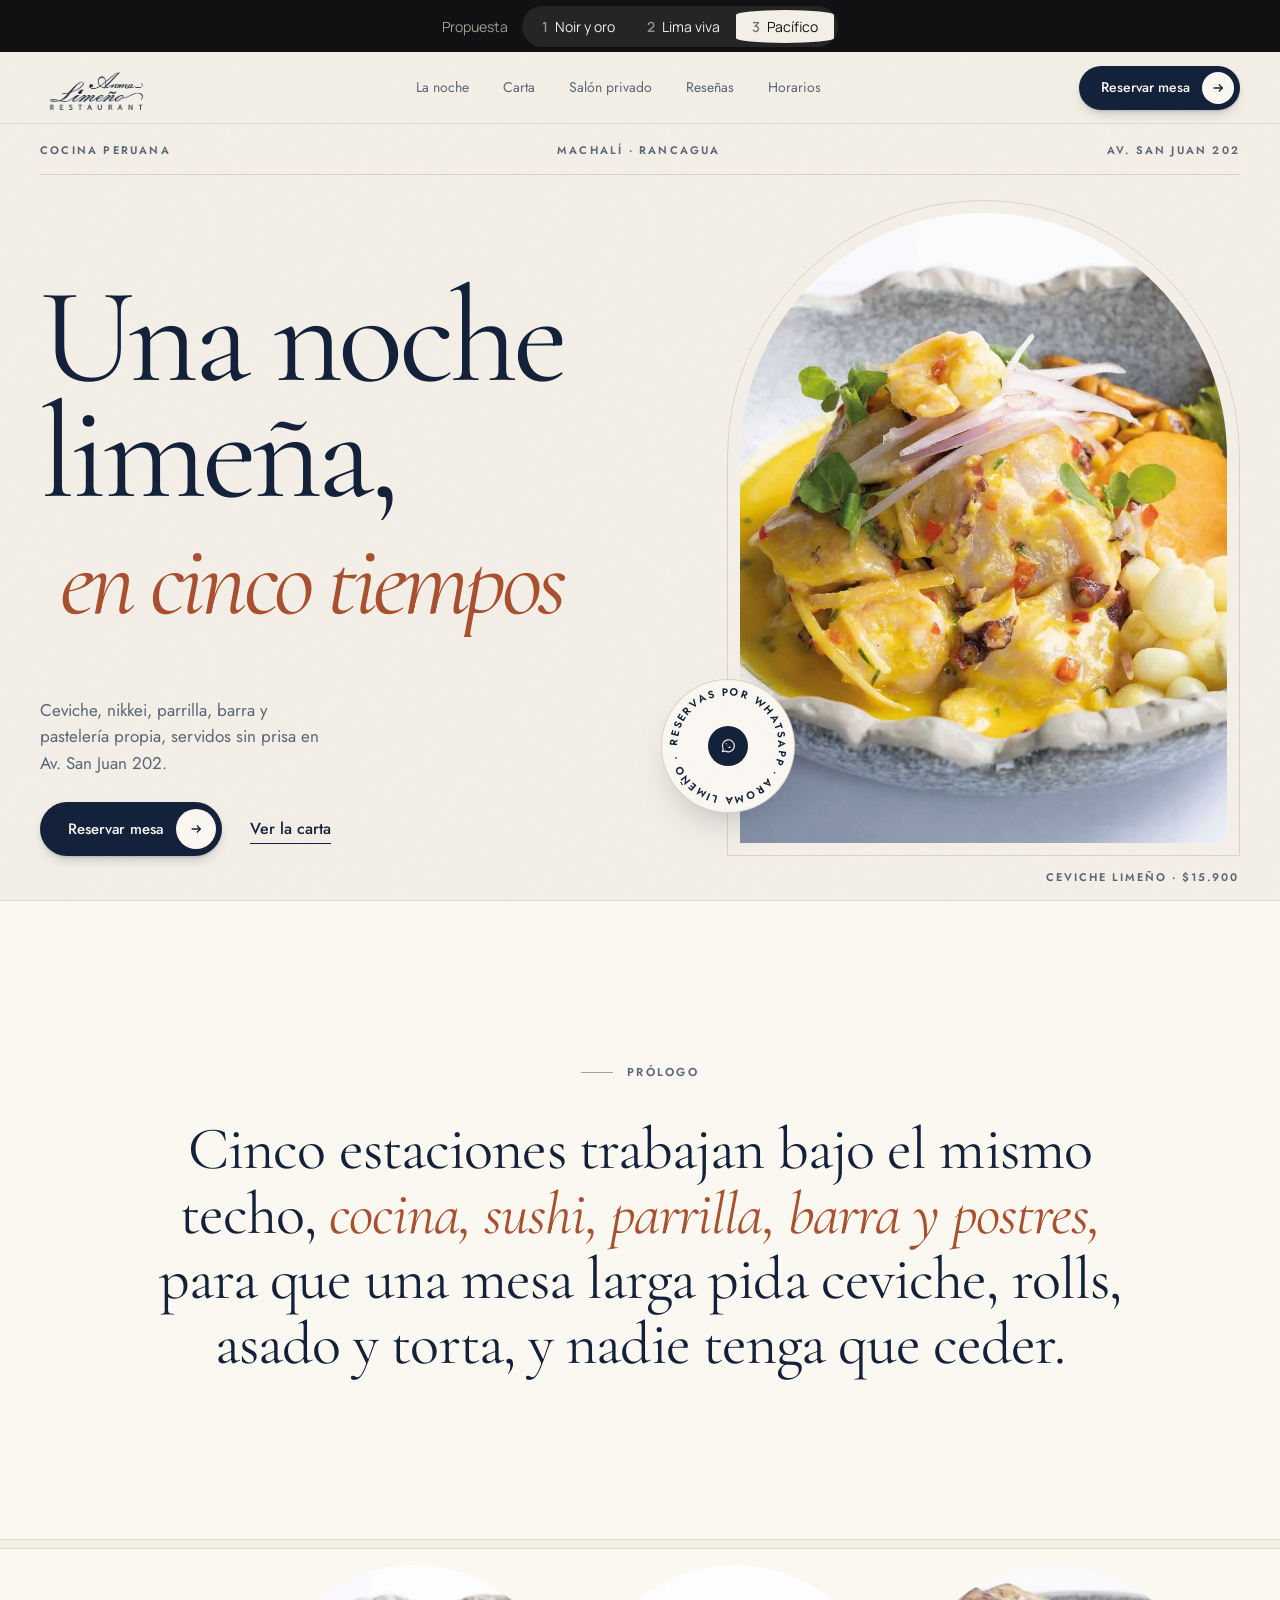
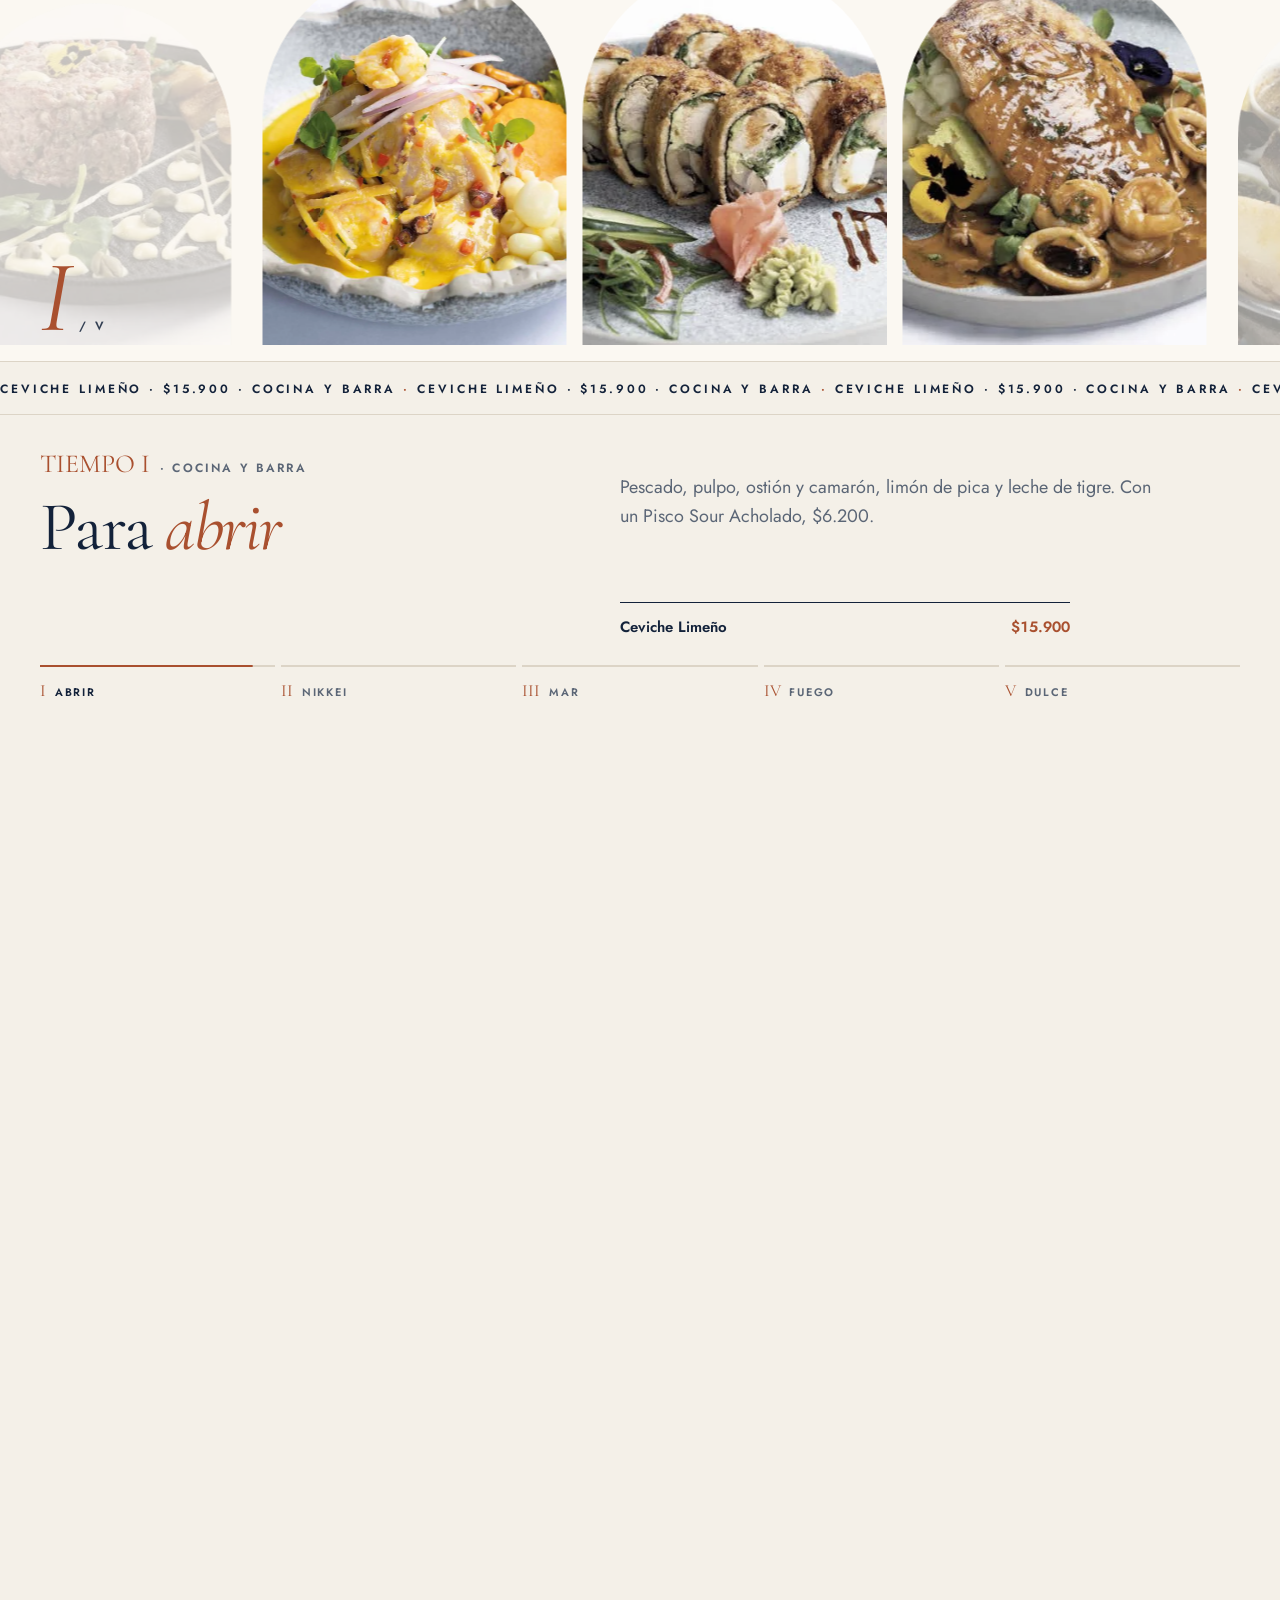
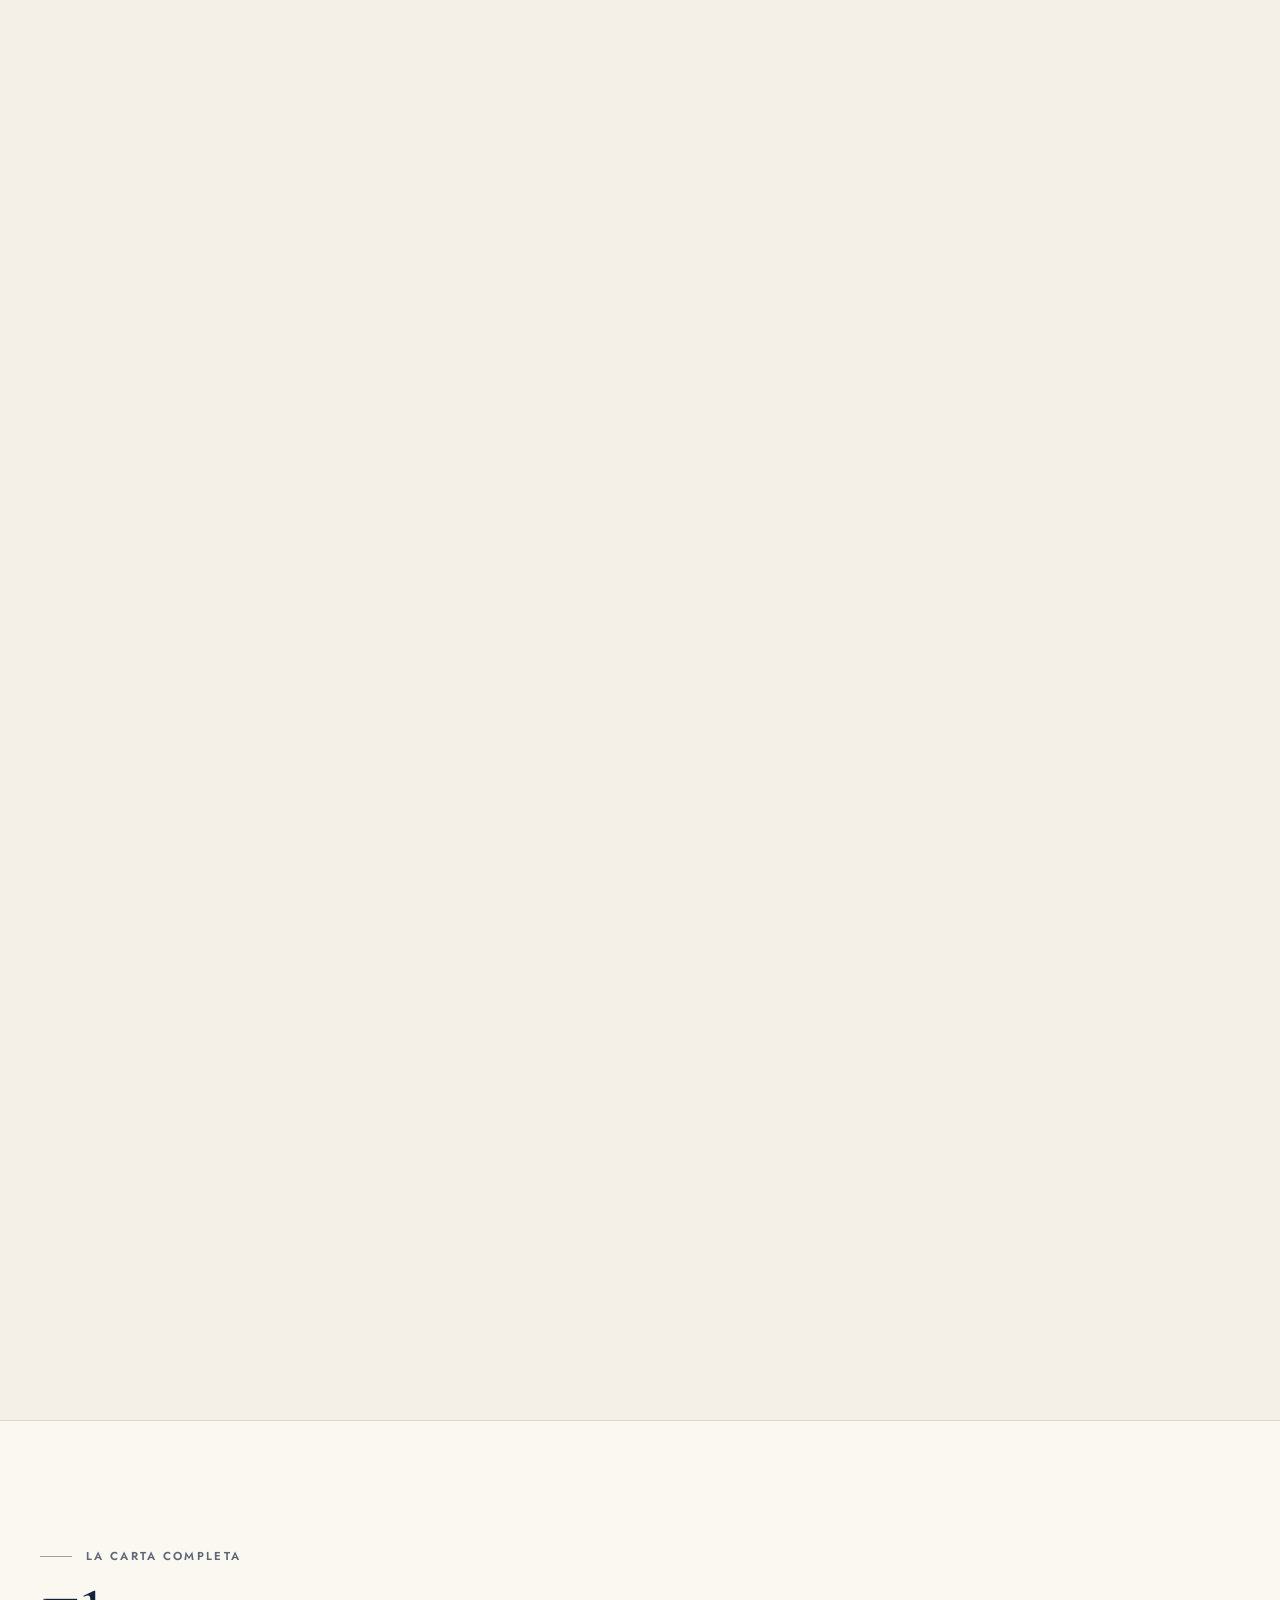
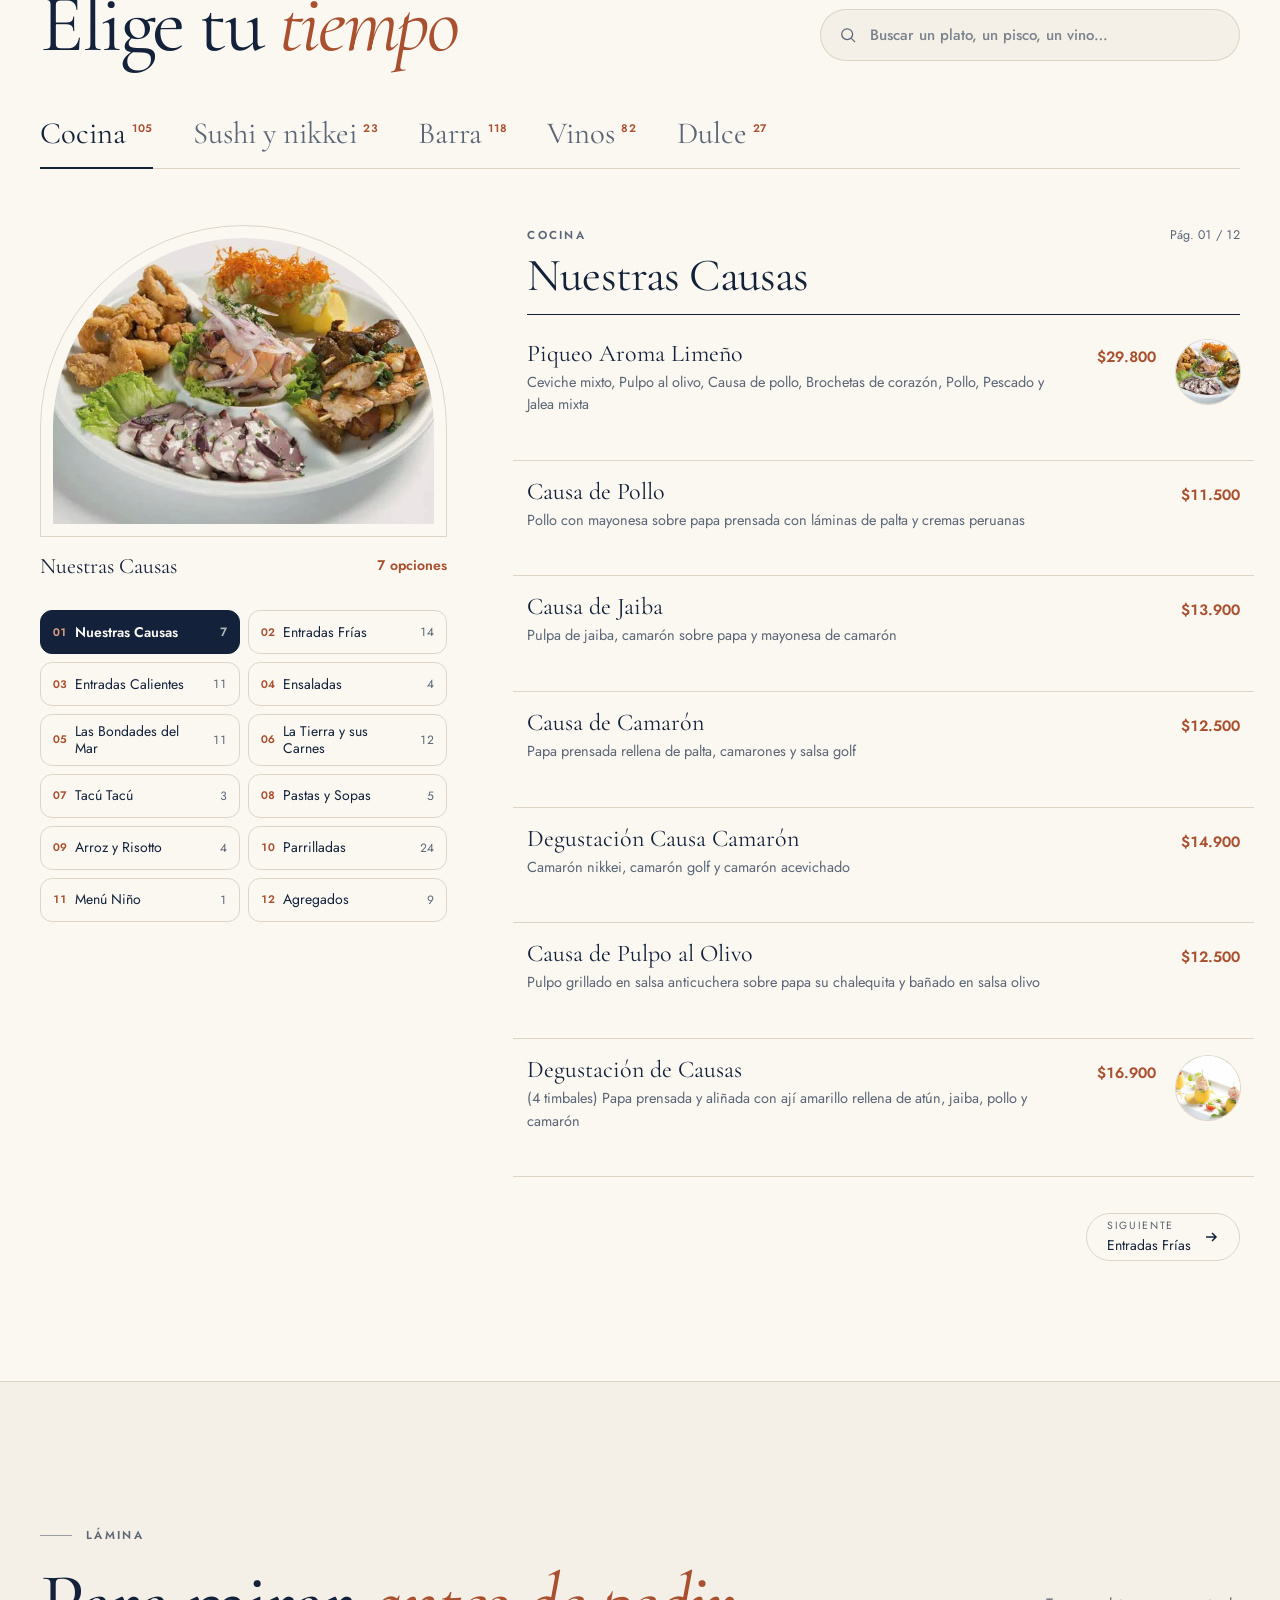
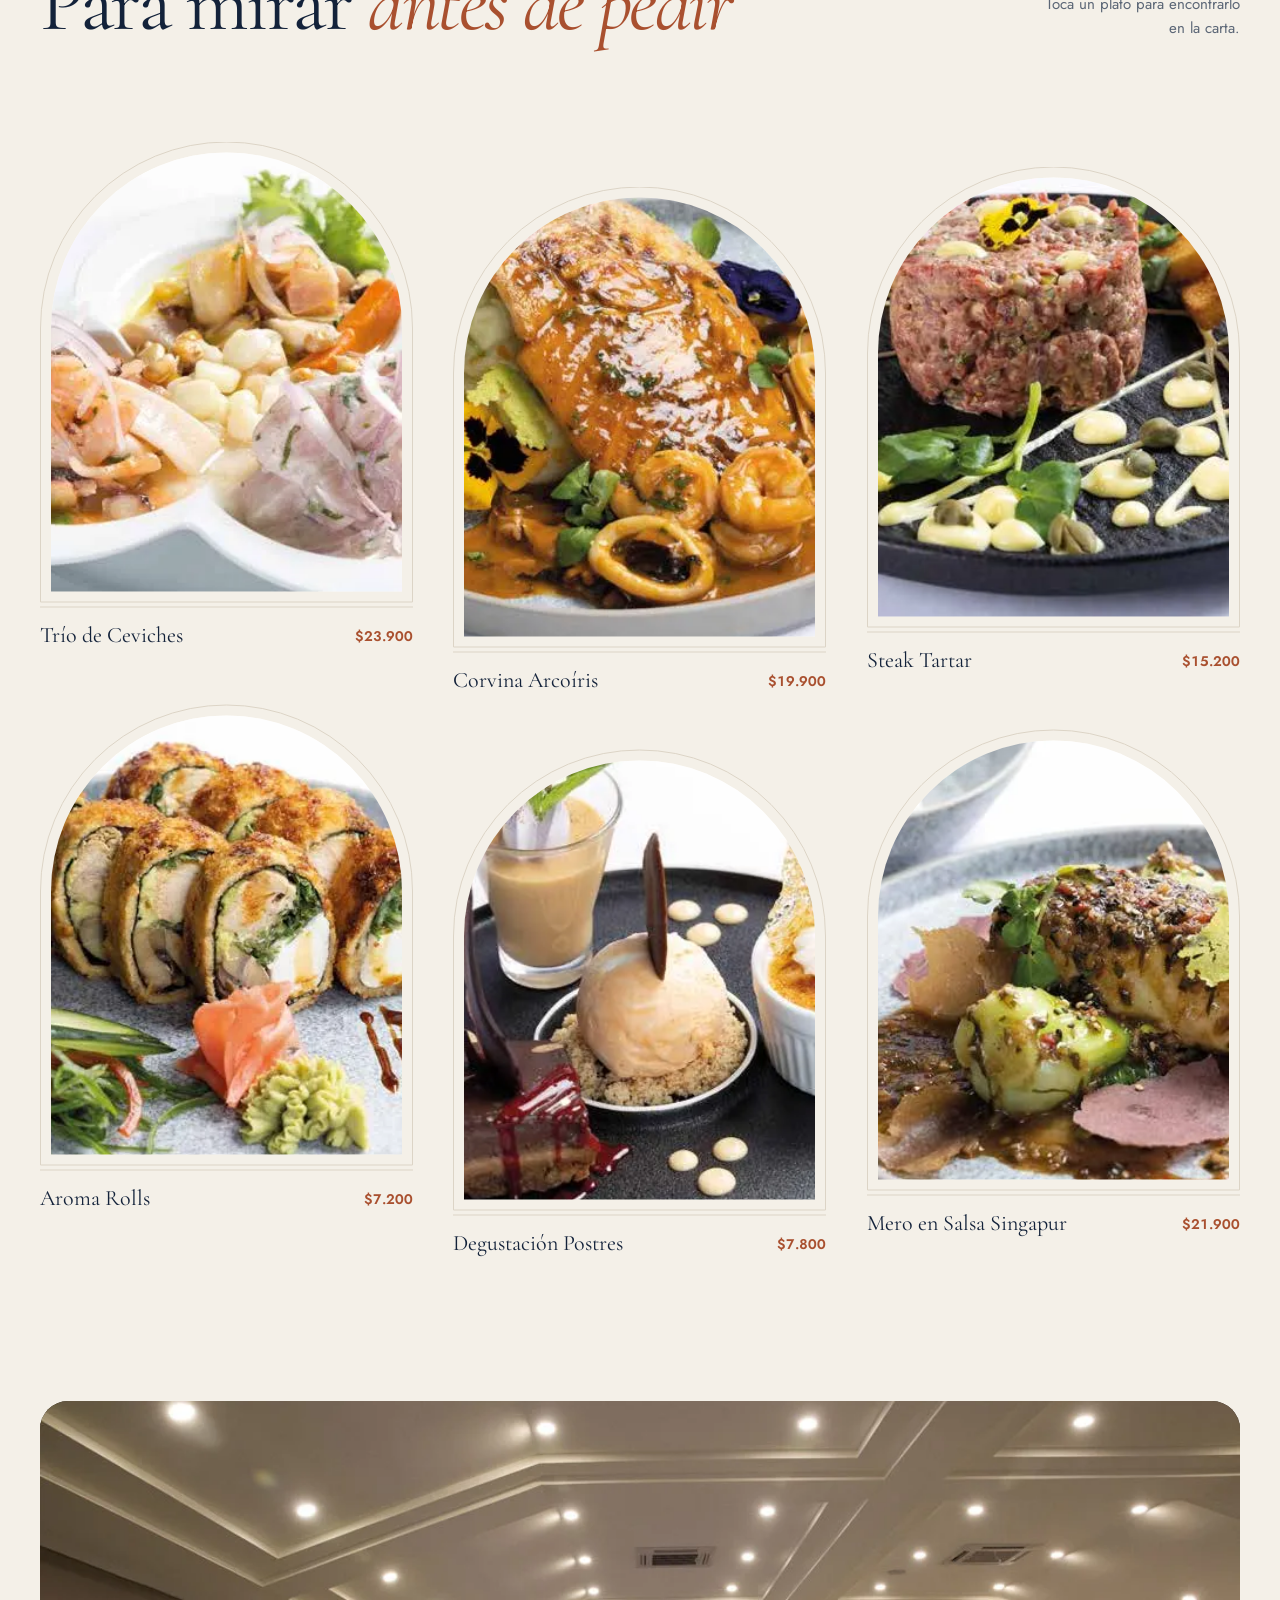
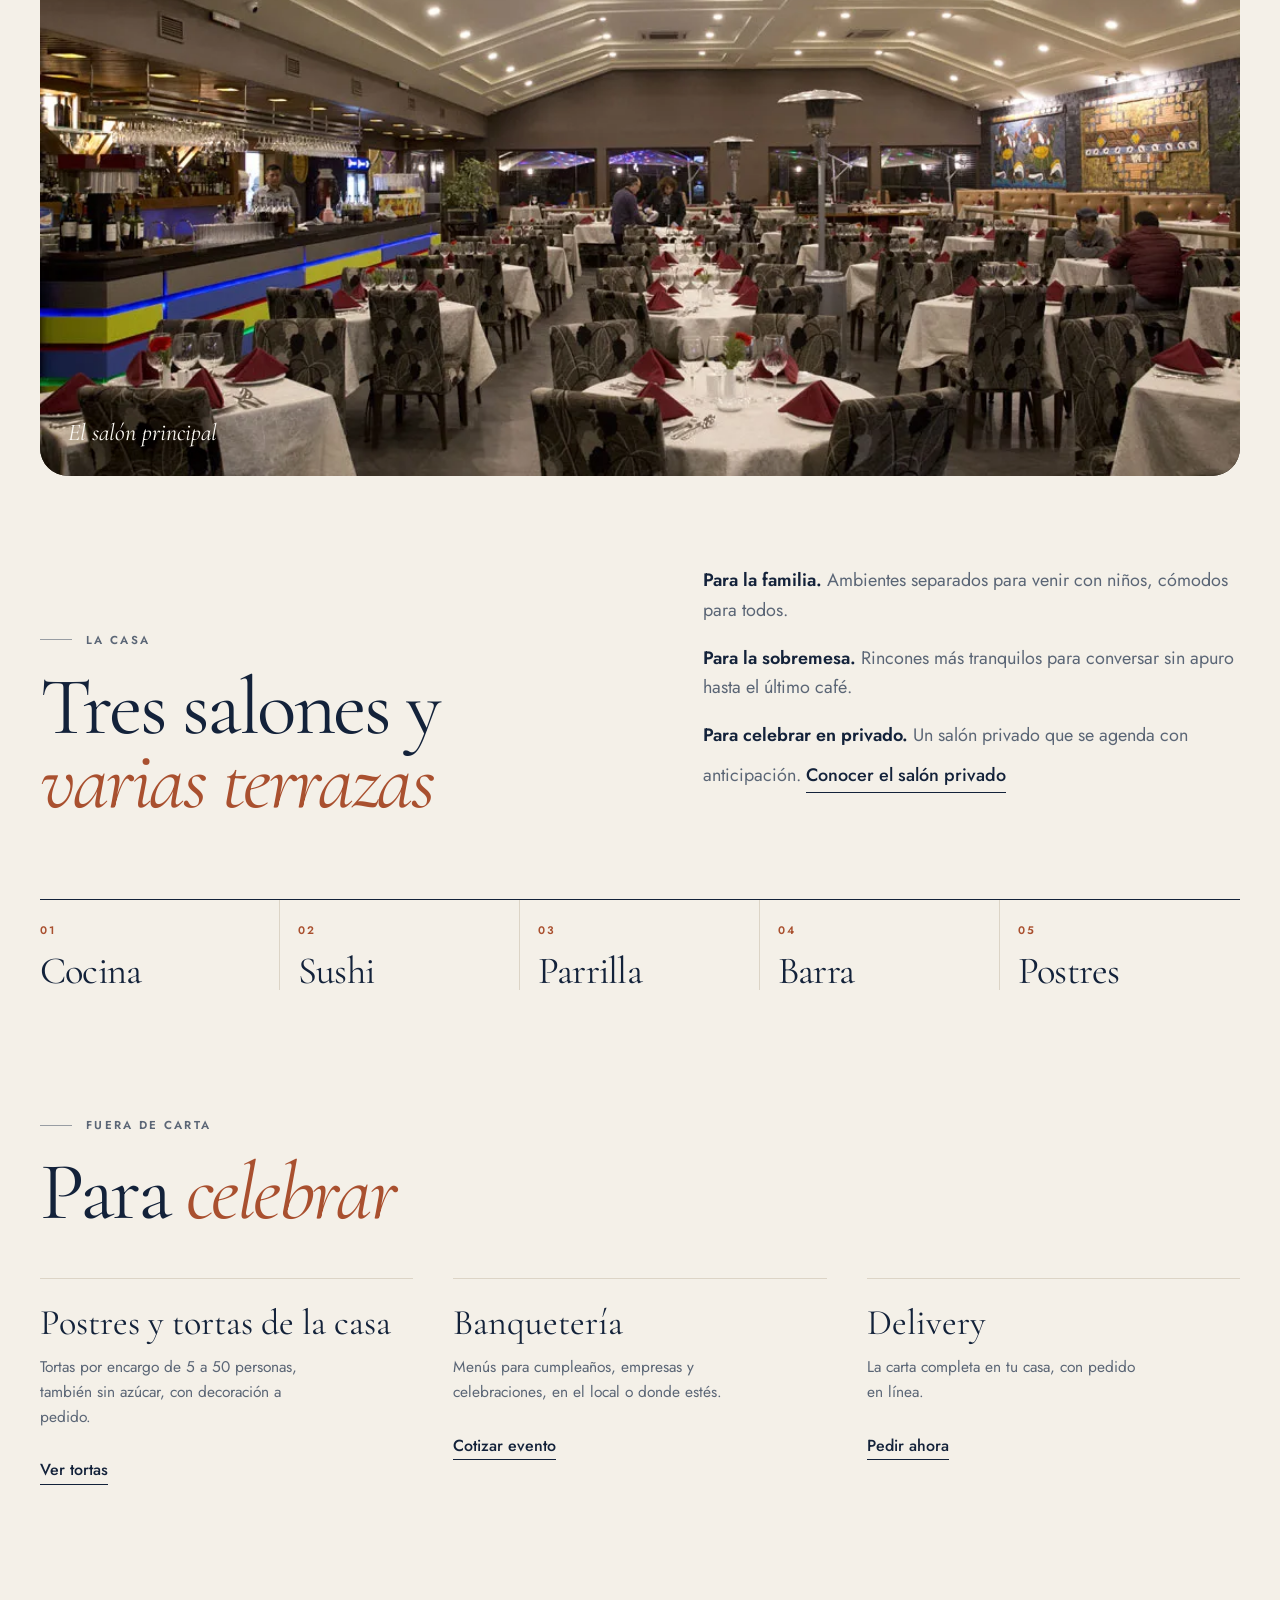
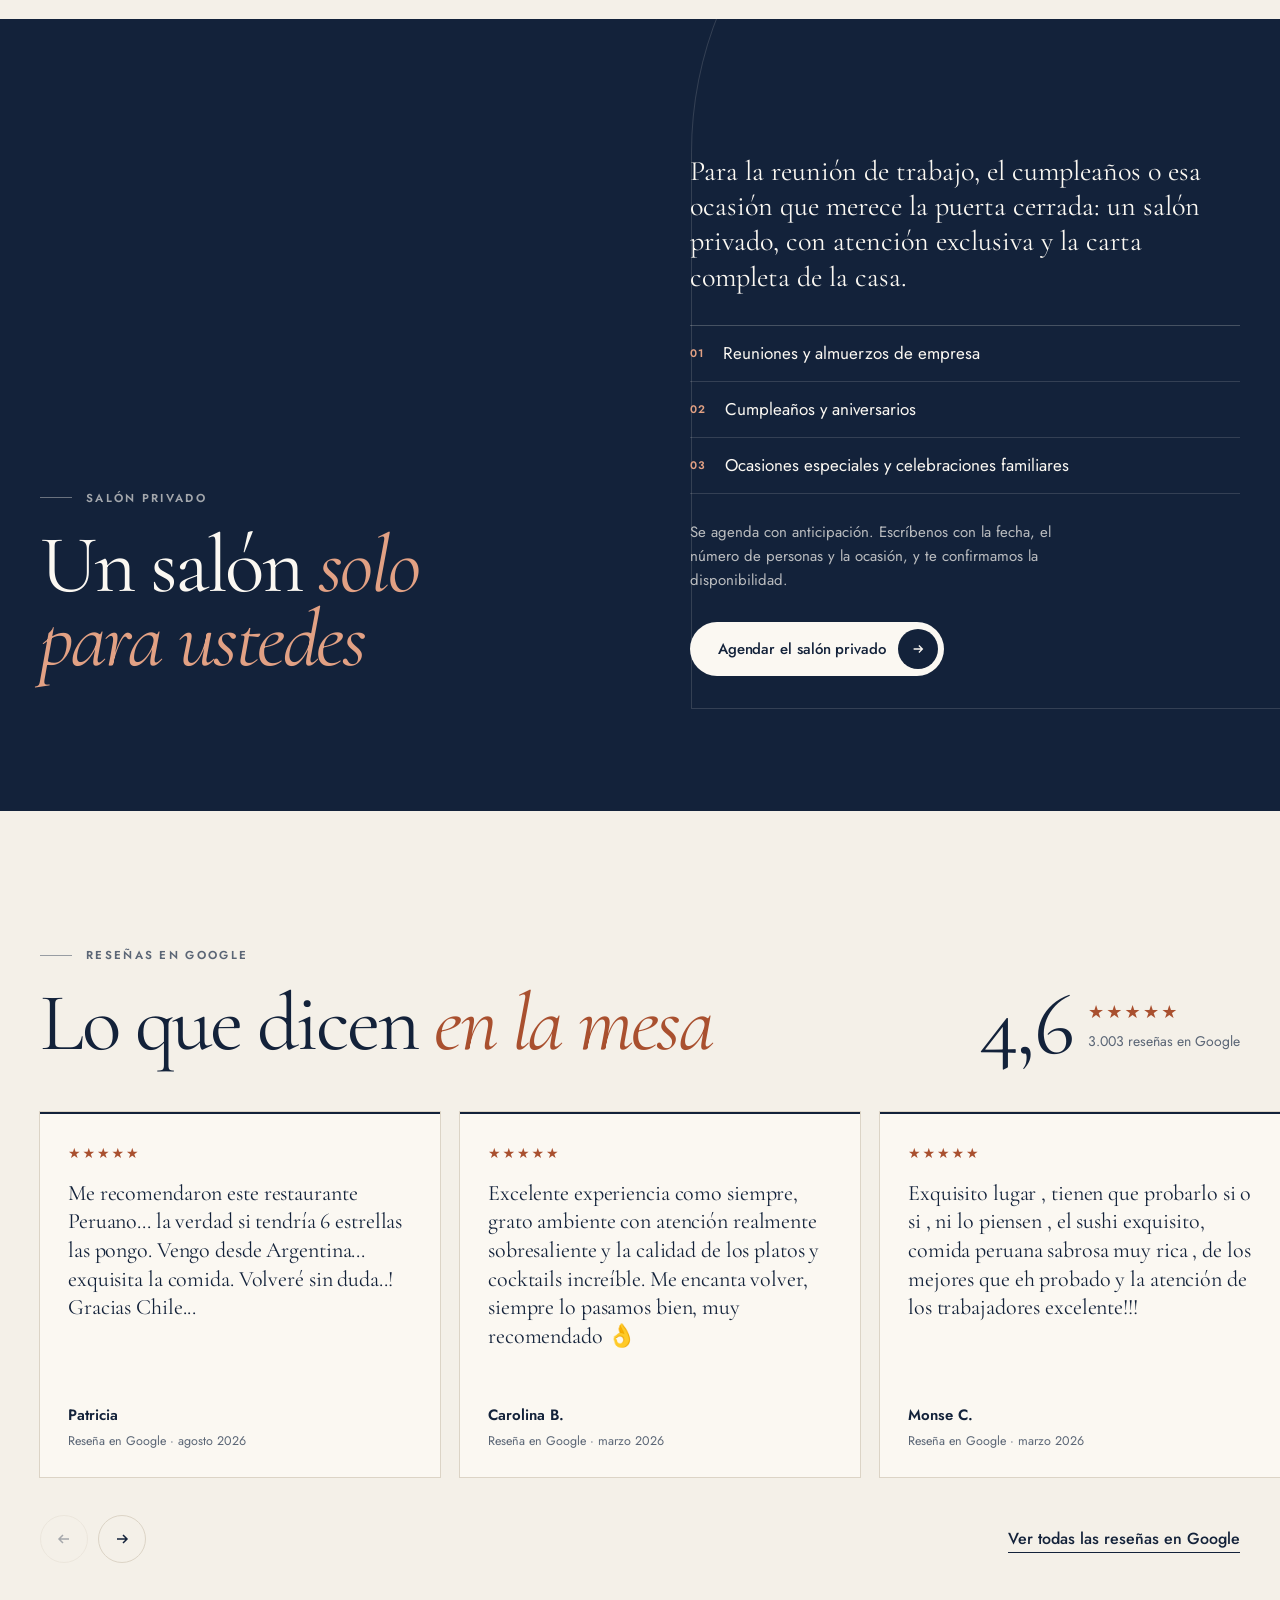
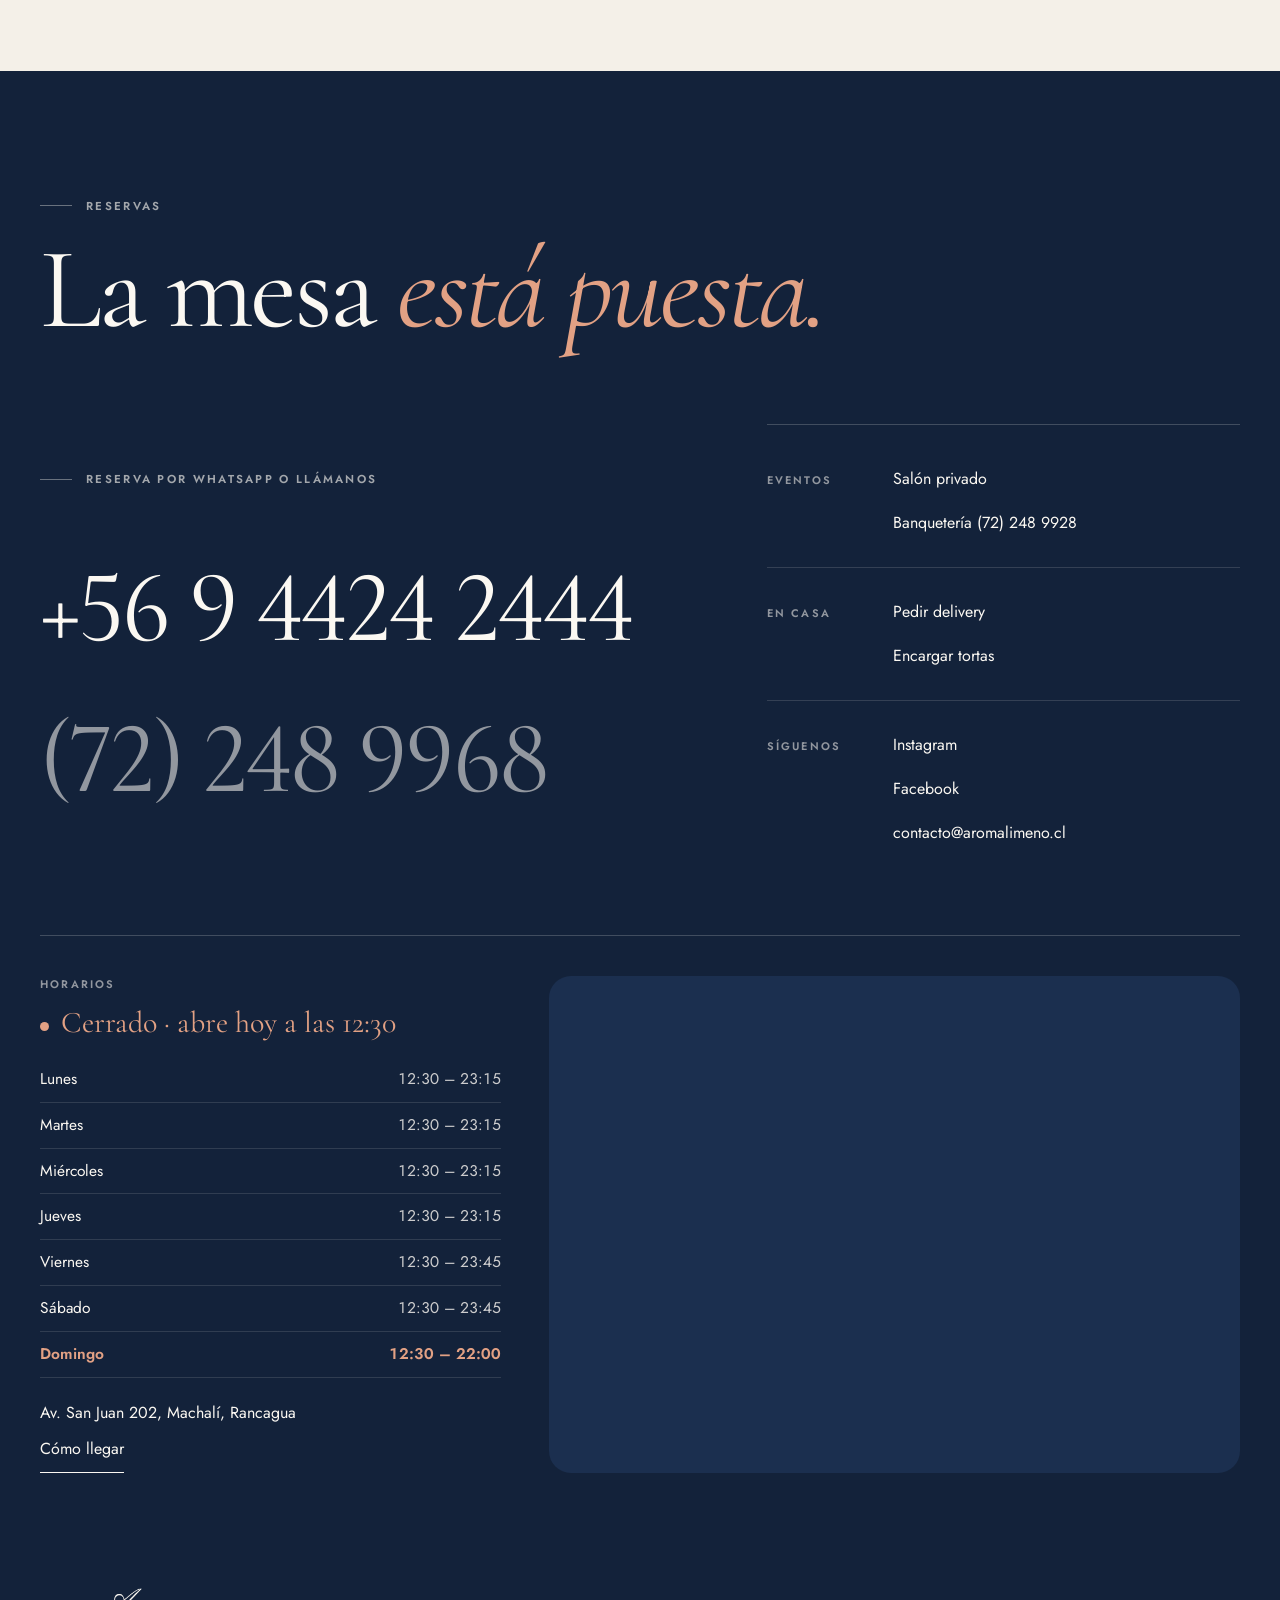
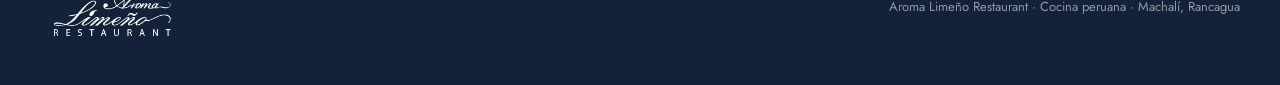
==== commit 0f826110: "Pacífico: panel de la ficha más angosto y versiones en CSS/JS para evitar caché Co-Authored-By: Clau" ====
--- a/pacifico.html
+++ b/pacifico.html
@@ -11,8 +11,8 @@
 <link rel="preconnect" href="https://fonts.googleapis.com">
 <link rel="preconnect" href="https://fonts.gstatic.com" crossorigin>
 <link href="https://fonts.googleapis.com/css2?family=Cormorant+Garamond:ital,wght@0,400;0,500;0,600;1,400&family=Jost:wght@300;400;500;600&family=Manrope:wght@400;500;600&display=swap" rel="stylesheet">
-<link rel="stylesheet" href="css/base.css">
-<link rel="stylesheet" href="css/pacifico.css">
+<link rel="stylesheet" href="css/base.css?v=202611152246">
+<link rel="stylesheet" href="css/pacifico.css?v=202611152246">
 <script>document.documentElement.classList.add('js');try{var xy=sessionStorage.getItem('al-xy');if(xy){xy=xy.split(',');document.documentElement.style.setProperty('--vt-x',xy[0]+'px');document.documentElement.style.setProperty('--vt-y',xy[1]+'px');sessionStorage.removeItem('al-xy');}}catch(e){}</script>
 </head>
 <body>
@@ -320,8 +320,8 @@
   <div class="p-grain" aria-hidden="true"></div>
 </div>
 
-<script src="js/carta.js"></script>
-<script src="js/base.js"></script>
-<script src="js/pacifico.js"></script>
+<script src="js/carta.js?v=202611152246"></script>
+<script src="js/base.js?v=202611152246"></script>
+<script src="js/pacifico.js?v=202611152246"></script>
 </body>
 </html>
--- a/css/pacifico.css
+++ b/css/pacifico.css
@@ -560,3 +560,102 @@
   .p-visit { grid-template-columns: minmax(0, 1fr); gap: 32px; margin-top: 56px; }
   .p-visit__map, .p-visit__map iframe { min-height: 300px; }
 }
+
+/* calculadora v2: cambiar cualquier ingrediente + total fijo abajo */
+.p-swap__por { margin: 14px 0 10px; font-size: 13px; font-weight: 600; color: var(--p-ink); }
+.p-swap__add, .p-swap__del { margin-top: 12px; padding: 0; border: 0; background: none; font: inherit; font-size: 14px; font-weight: 600; color: var(--p-clay); text-decoration: underline; text-underline-offset: 4px; cursor: pointer; min-height: 40px; }
+.p-swap__del { color: var(--p-mute); font-weight: 500; font-size: 13px; }
+.p-swap + .p-swap { border-top: 1px dashed var(--p-line); margin-top: 8px; }
+.p-calc__tot { position: sticky; bottom: 0; z-index: 2; margin: 24px -32px 0; padding: 14px 32px calc(14px + env(safe-area-inset-bottom)); background: var(--p-paper); box-shadow: 0 -14px 24px -18px rgba(19,34,58,.35); flex-wrap: wrap; align-items: center; }
+.p-calc__tot > div { flex: 1 1 200px; min-width: 0; }
+.p-calc__tot .p-calc__det { margin: 4px 0 0; font-size: 13px; line-height: 1.4; min-height: 0; }
+.p-calc__tot b { font-size: 40px; }
+.p-calc__pend { flex-basis: 100%; text-align: right; margin-top: -4px; font-style: normal; font-size: 12.5px; font-weight: 600; color: var(--p-clay); }
+@media (max-width: 600px) {
+  .p-dish__fig { aspect-ratio: 16 / 8; }
+  .p-calc__tot { margin-inline: -18px; padding-inline: 18px; }
+  .p-calc__tot b { font-size: 32px; }
+}
+.p-swaps { padding-bottom: 18px; }
+
+/* ficha a pantalla completa + opciones como botones (pedido cliente) */
+.p-dish__panel { left: 0; width: 100%; max-width: none; box-shadow: none; display: grid; grid-template-columns: minmax(0, 1fr) minmax(0, 640px); grid-template-rows: auto 1fr; align-items: start; }
+.p-dish__top { grid-column: 1 / -1; position: sticky; top: 0; z-index: 4; display: flex; align-items: center; gap: 20px; min-height: 64px; padding: 0 32px; background: var(--p-paper); border-bottom: 1px solid var(--p-line); }
+.p-dish__back { display: inline-flex; align-items: center; gap: 10px; min-height: 44px; padding: 0 18px 0 14px; border: 1px solid var(--p-ink); border-radius: 999px; background: var(--p-paper); color: var(--p-ink); font: inherit; font-size: 14px; font-weight: 600; cursor: pointer; transition: background-color .3s, color .3s; }
+.p-dish__back:hover { background: var(--p-ink); color: var(--p-paper); }
+.p-dish__back svg { width: 16px; height: 16px; }
+.p-dish__topn { font-family: var(--p-display); font-size: 22px; white-space: nowrap; overflow: hidden; text-overflow: ellipsis; color: var(--p-mute); }
+.p-dish__fig { position: sticky; top: 64px; aspect-ratio: auto; height: calc(100svh - 64px); }
+.p-dish__body { padding: 40px 48px 0; }
+.p-dish__panel.sin-foto { grid-template-columns: minmax(0, 720px); justify-content: center; }
+.p-calc__tot { margin-inline: -48px; padding-inline: 48px; }
+.p-dish__acts { padding-bottom: 40px; }
+
+.p-opts { display: grid; grid-template-columns: repeat(auto-fill, minmax(150px, 1fr)); gap: 10px; }
+.p-opt span { display: flex; flex-direction: column; align-items: flex-start; justify-content: center; gap: 2px; width: 100%; height: 100%; min-height: 60px; padding: 10px 16px; border-radius: 14px; border: 1.5px solid var(--p-line); font-size: 15px; font-weight: 500; line-height: 1.25; text-align: left; }
+.p-opt span::first-letter { text-transform: uppercase; }
+.p-opt small { font-size: 13px; }
+.p-opt input:checked + span { box-shadow: 0 8px 18px -10px rgba(19,34,58,.6); }
+
+@media (max-width: 900px) {
+  .p-dish__panel { display: block; }
+  .p-dish__fig { position: relative; top: 0; height: auto; aspect-ratio: 16 / 9; }
+}
+@media (max-width: 600px) {
+  .p-dish__panel { top: 0; max-height: none; height: 100%; border-radius: 0; box-shadow: none; }
+  .p-dish__top { min-height: 58px; padding: 0 12px; gap: 12px; }
+  .p-dish__topn { font-size: 18px; }
+  .p-dish__fig { border-radius: 0; aspect-ratio: 16 / 10; }
+  .p-dish__body { padding: 22px 18px 0; }
+  .p-calc__tot { margin-inline: -18px; padding-inline: 18px; }
+  .p-dish__acts { padding-bottom: 28px; }
+  .p-opts { grid-template-columns: 1fr 1fr; gap: 8px; }
+  .p-opt span { min-height: 56px; padding: 8px 12px; font-size: 14.5px; }
+}
+.p-dish { z-index: 120; }
+
+/* índice de secciones de la carta: botones visibles, sin scroll propio (pedido cliente) */
+.p-arch__win { max-height: 34vh; }
+.p-toc { max-height: none; overflow: visible; border-top: 0; margin-top: 22px; display: grid; grid-template-columns: 1fr 1fr; gap: 8px; }
+.p-toc button { display: flex; align-items: center; gap: 8px; min-height: 44px; padding: 8px 12px; border: 1.5px solid var(--p-line); border-radius: 12px; background: var(--p-paper); font-size: 14px; line-height: 1.2; color: var(--p-ink); transition: background-color .25s, border-color .25s, color .25s; }
+.p-toc button b { flex: none; }
+.p-toc button small { margin-left: auto; color: var(--p-mute); }
+.p-toc button:hover { padding-left: 12px; border-color: var(--p-ink); }
+.p-toc button[aria-current="true"] { background: var(--p-ink); border-color: var(--p-ink); color: var(--p-paper); }
+.p-toc button[aria-current="true"] b { color: #e2a184; }
+.p-toc button[aria-current="true"] small { color: color-mix(in srgb, var(--p-paper) 70%, transparent); }
+@media (max-width: 1000px) {
+  .p-side { position: static; padding: 0; }
+  .p-toc { display: grid; grid-template-columns: repeat(auto-fill, minmax(150px, 1fr)); margin: 0; padding: 0; overflow: visible; }
+  .p-toc button { width: 100%; min-height: 46px; padding: 8px 12px; border-radius: 12px; white-space: normal; flex: initial; }
+  .p-toc button b, .p-toc button small { display: inline; }
+  .p-toc button:hover { padding-left: 12px; }
+}
+@media (max-width: 600px) { .p-toc { grid-template-columns: 1fr 1fr; } .p-toc button { font-size: 13.5px; padding: 8px 10px; } }
+@media (max-width: 1000px) { .p-toc { -webkit-mask-image: none; mask-image: none; } .p-toc::after { display: none; } }
+@media (min-width: 1001px) { .p-arch__win { aspect-ratio: 4 / 3; } }
+@media (min-width: 1001px) and (max-height: 820px) { .p-arch { display: none; } }
+
+/* ficha como panel desplegable a la derecha, sin ocupar toda la pantalla (pedido cliente) */
+.p-dish__panel { left: auto; right: 0; top: 0; bottom: 0; width: min(560px, calc(100% - 56px)); max-height: none; height: auto; display: block; border-radius: 0; box-shadow: -30px 0 60px -30px rgba(19,34,58,.55); transform: translateX(100%); }
+.p-dish.is-open .p-dish__panel { transform: none; }
+.p-dish__panel.sin-foto { display: block; }
+.p-dish__top { min-height: 60px; padding: 0 20px; gap: 14px; }
+.p-dish__topn { font-size: 19px; }
+.p-dish__fig { position: relative; top: 0; height: auto; aspect-ratio: 16 / 10; border-radius: 0; }
+.p-dish__body { padding: 26px 32px 0; }
+.p-calc__tot { margin-inline: -32px; padding-inline: 32px; }
+.p-opts { grid-template-columns: repeat(auto-fill, minmax(140px, 1fr)); }
+@media (max-width: 600px) {
+  .p-dish__panel { top: 0; width: calc(100% - 40px); height: auto; border-radius: 0; transform: translateX(100%); }
+  .p-dish__top { min-height: 54px; padding: 0 12px; }
+  .p-dish__back { padding: 0 14px 0 10px; font-size: 13px; }
+  .p-dish__topn { display: none; }
+  .p-dish__body { padding: 20px 16px 0; }
+  .p-calc__tot { margin-inline: -16px; padding-inline: 16px; }
+  .p-opts { grid-template-columns: 1fr 1fr; }
+}
+/* panel más angosto: se nota que es un desplegable lateral */
+.p-dish__panel { width: min(460px, 86vw); }
+.p-opts { grid-template-columns: 1fr 1fr; }
+@media (max-width: 600px) { .p-dish__panel { width: 84vw; } .p-dish__fig { aspect-ratio: 16 / 11; } .p-opt span { font-size: 13.5px; padding: 8px 10px; } }
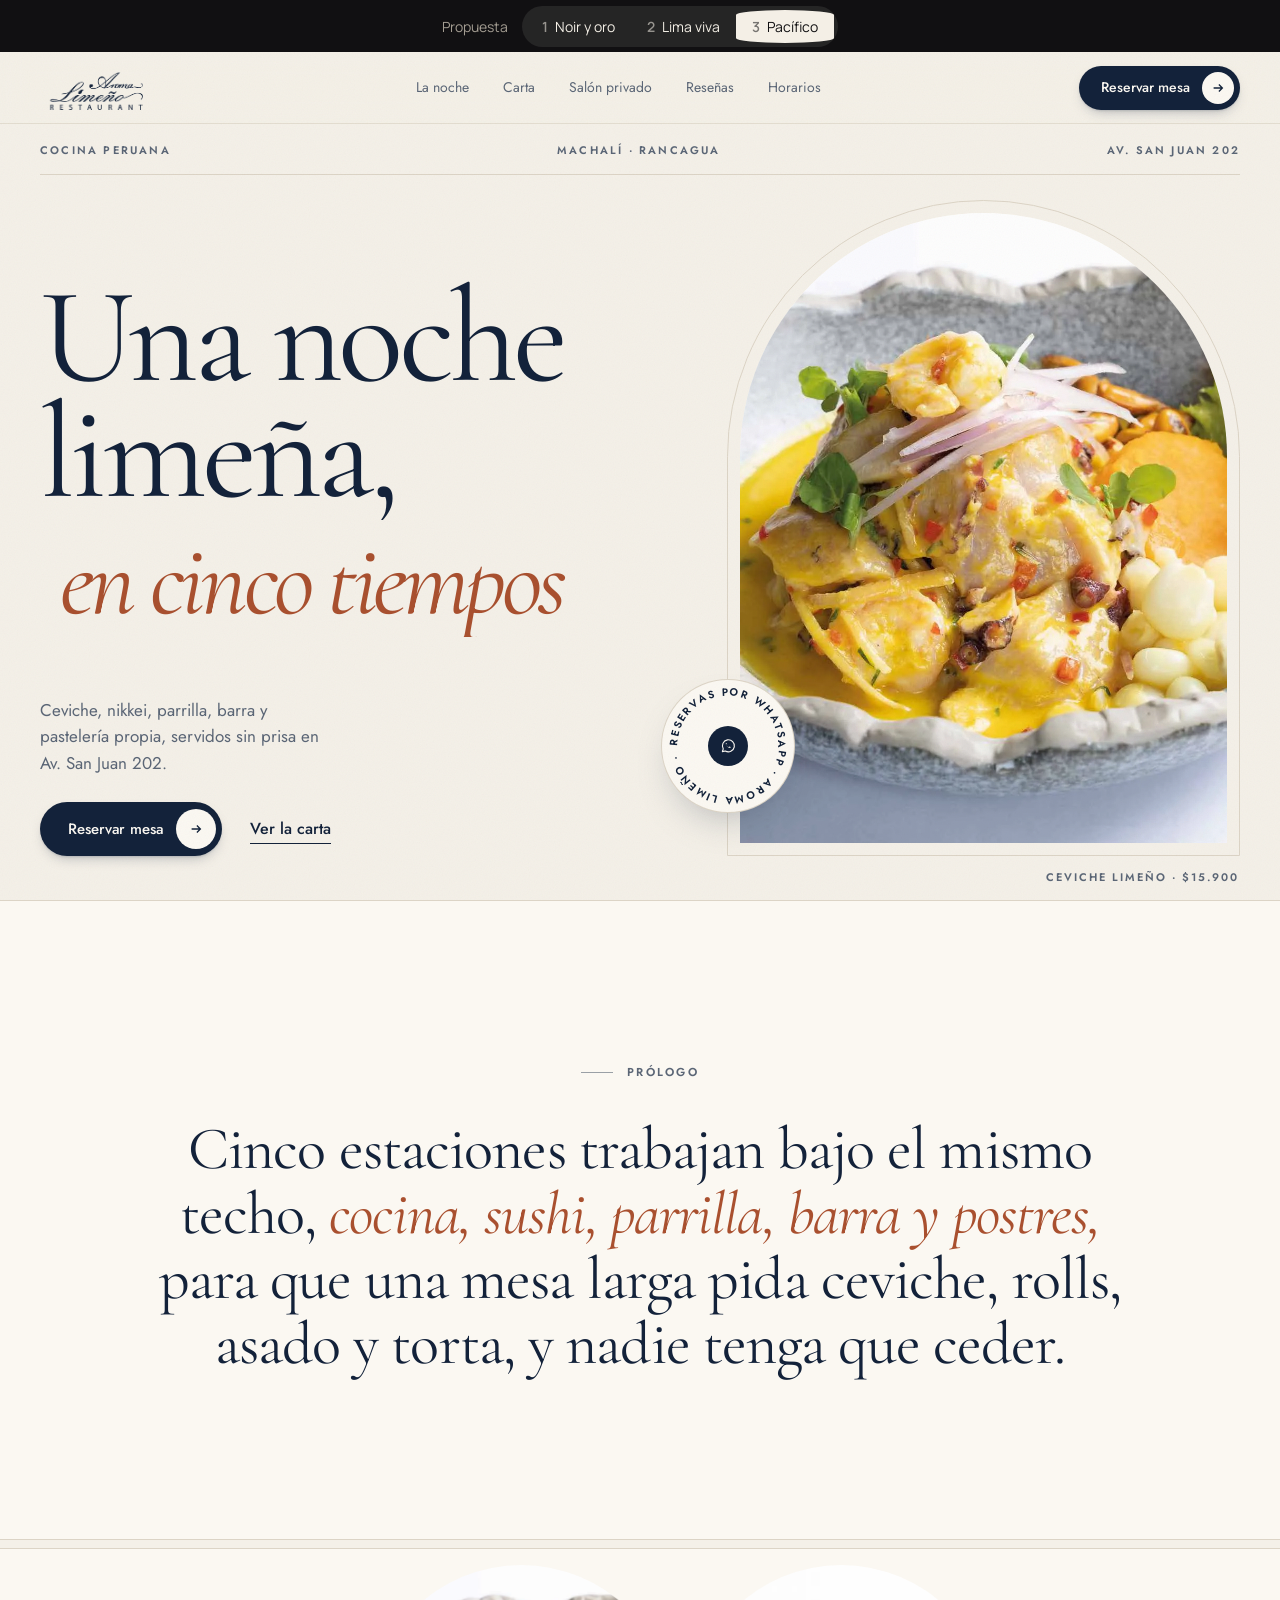
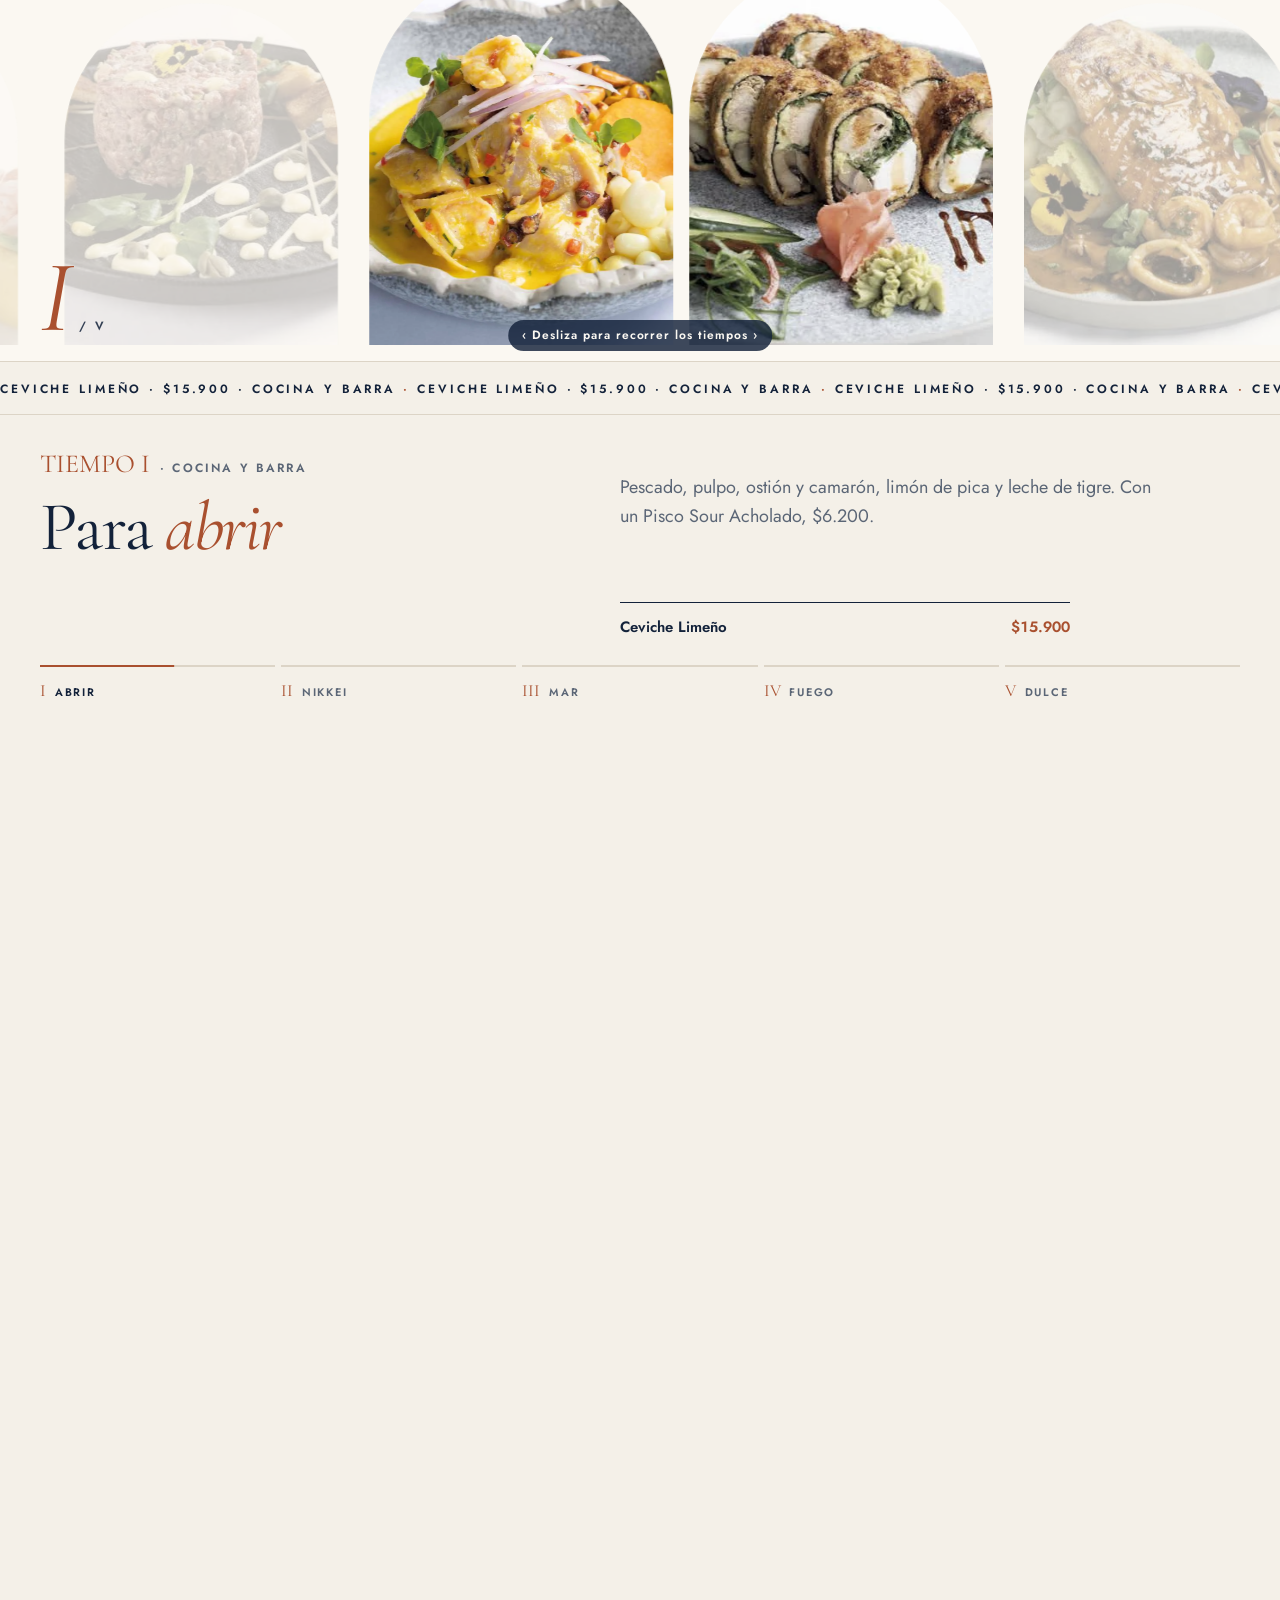
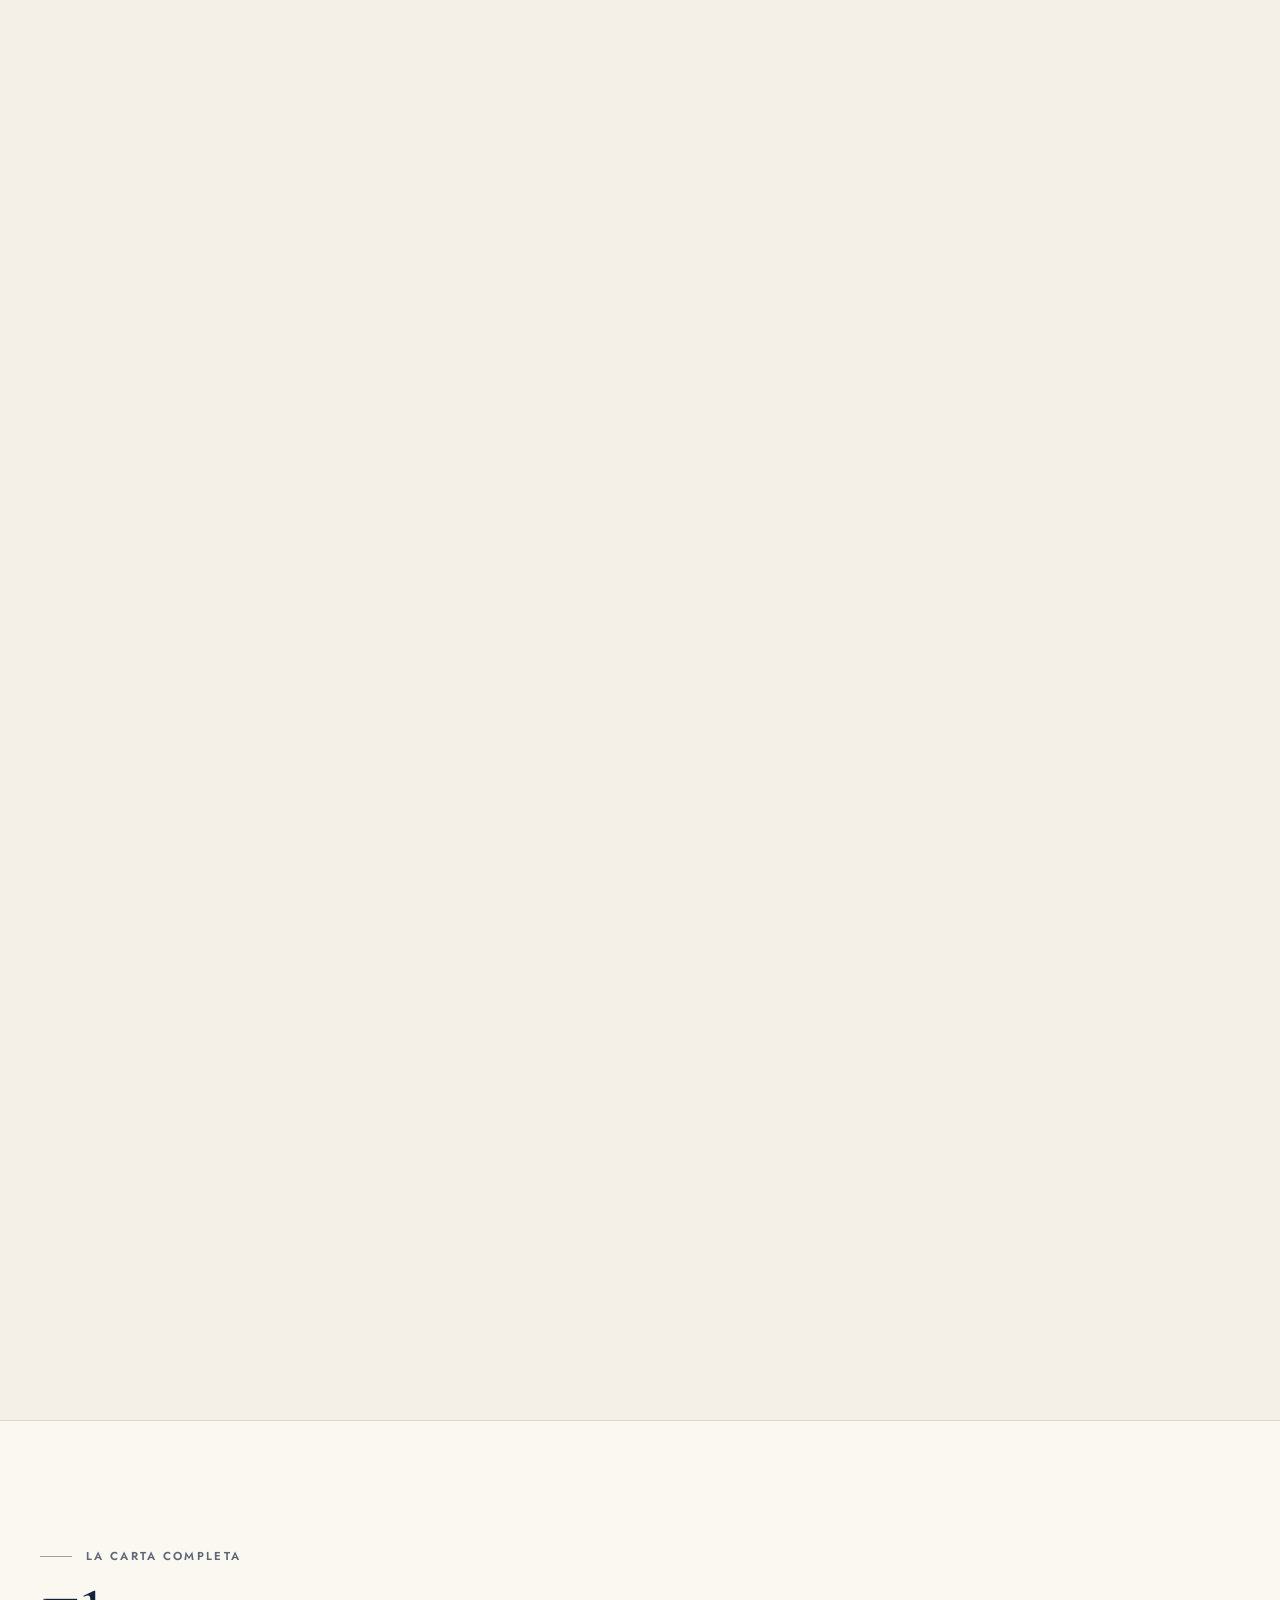
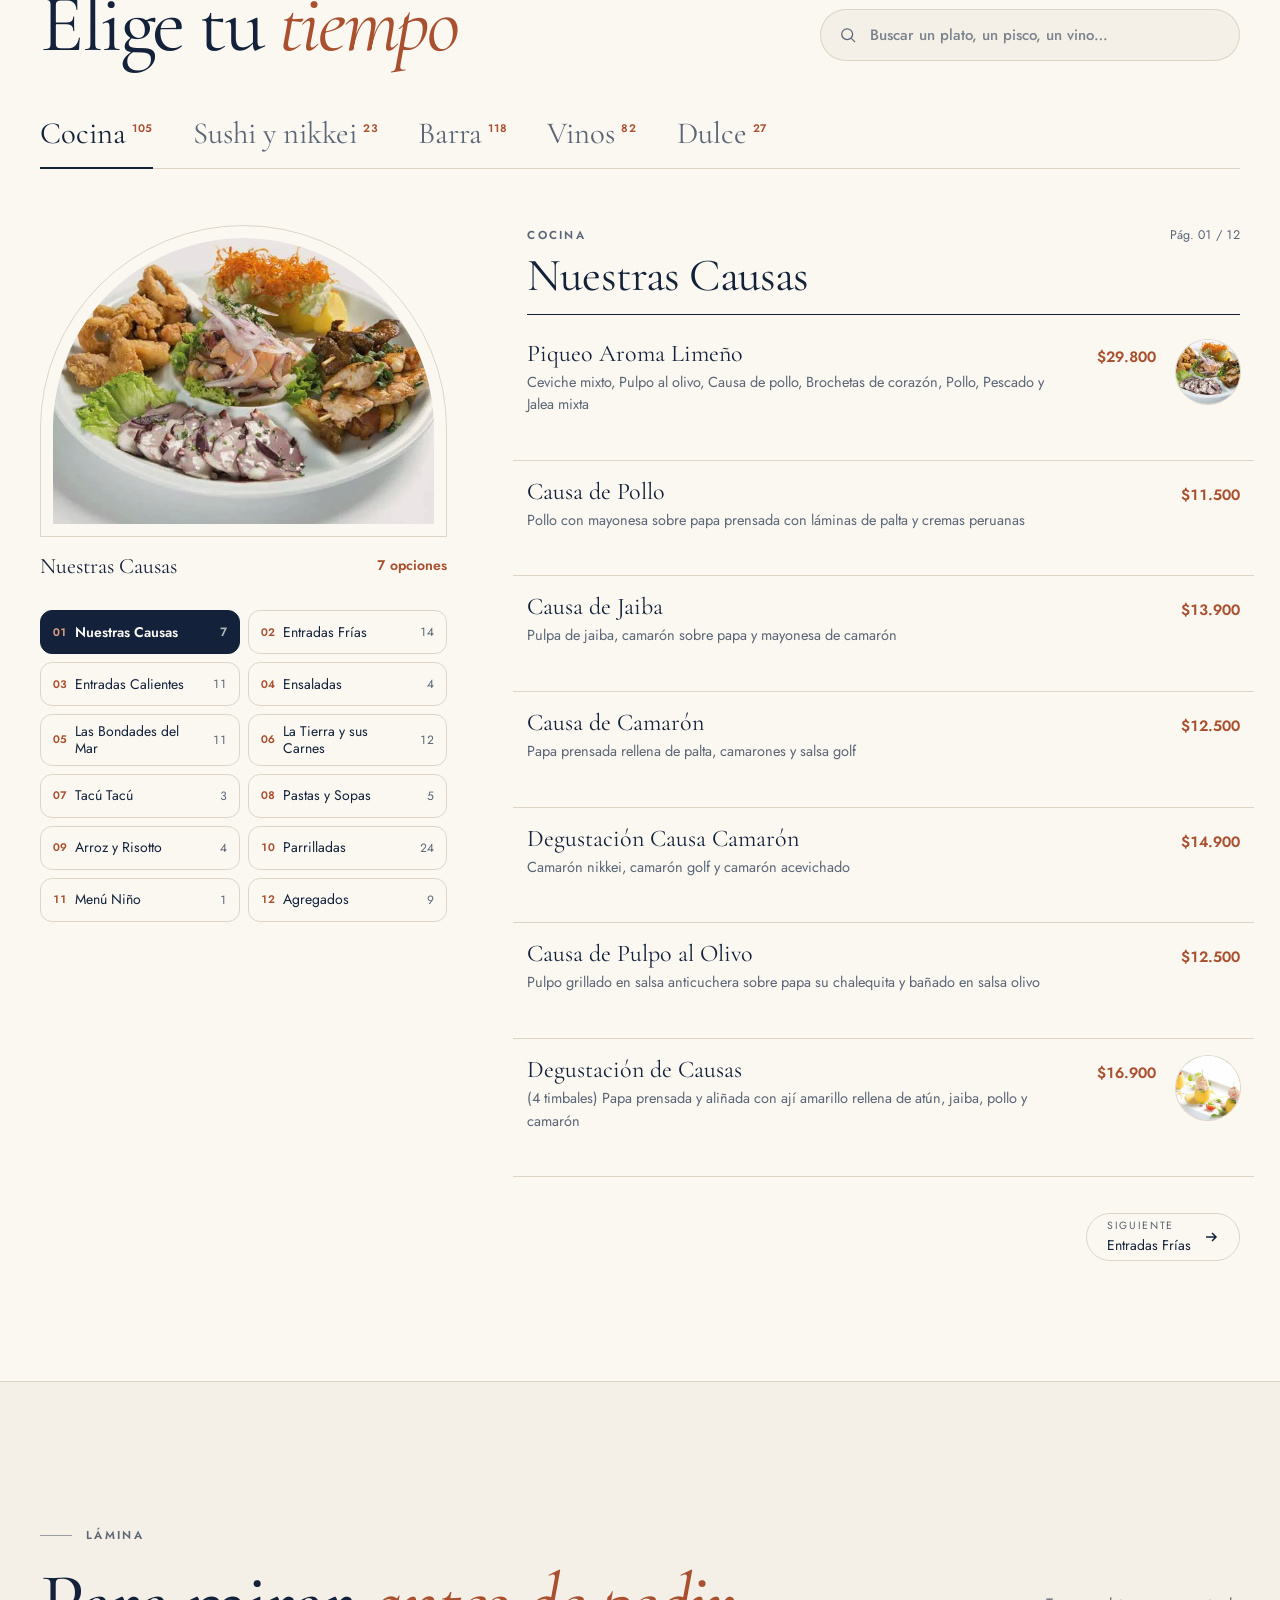
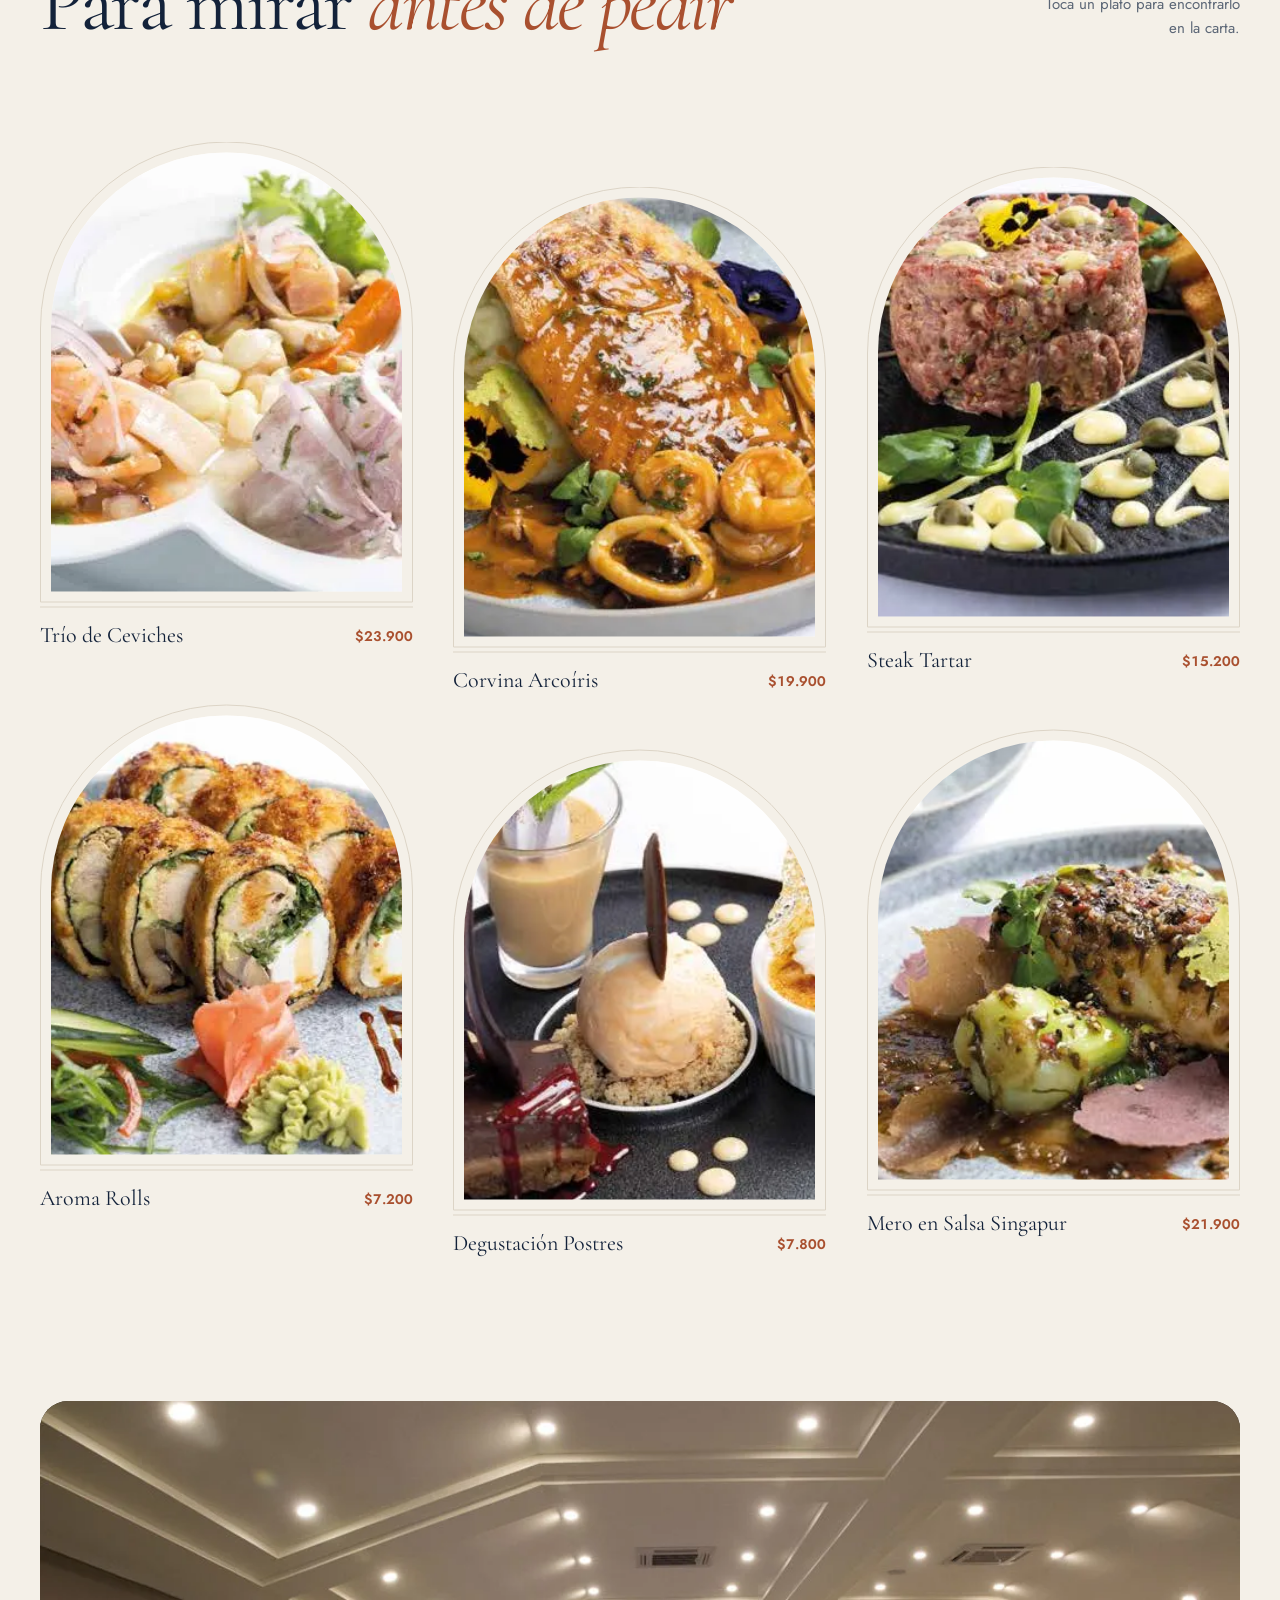
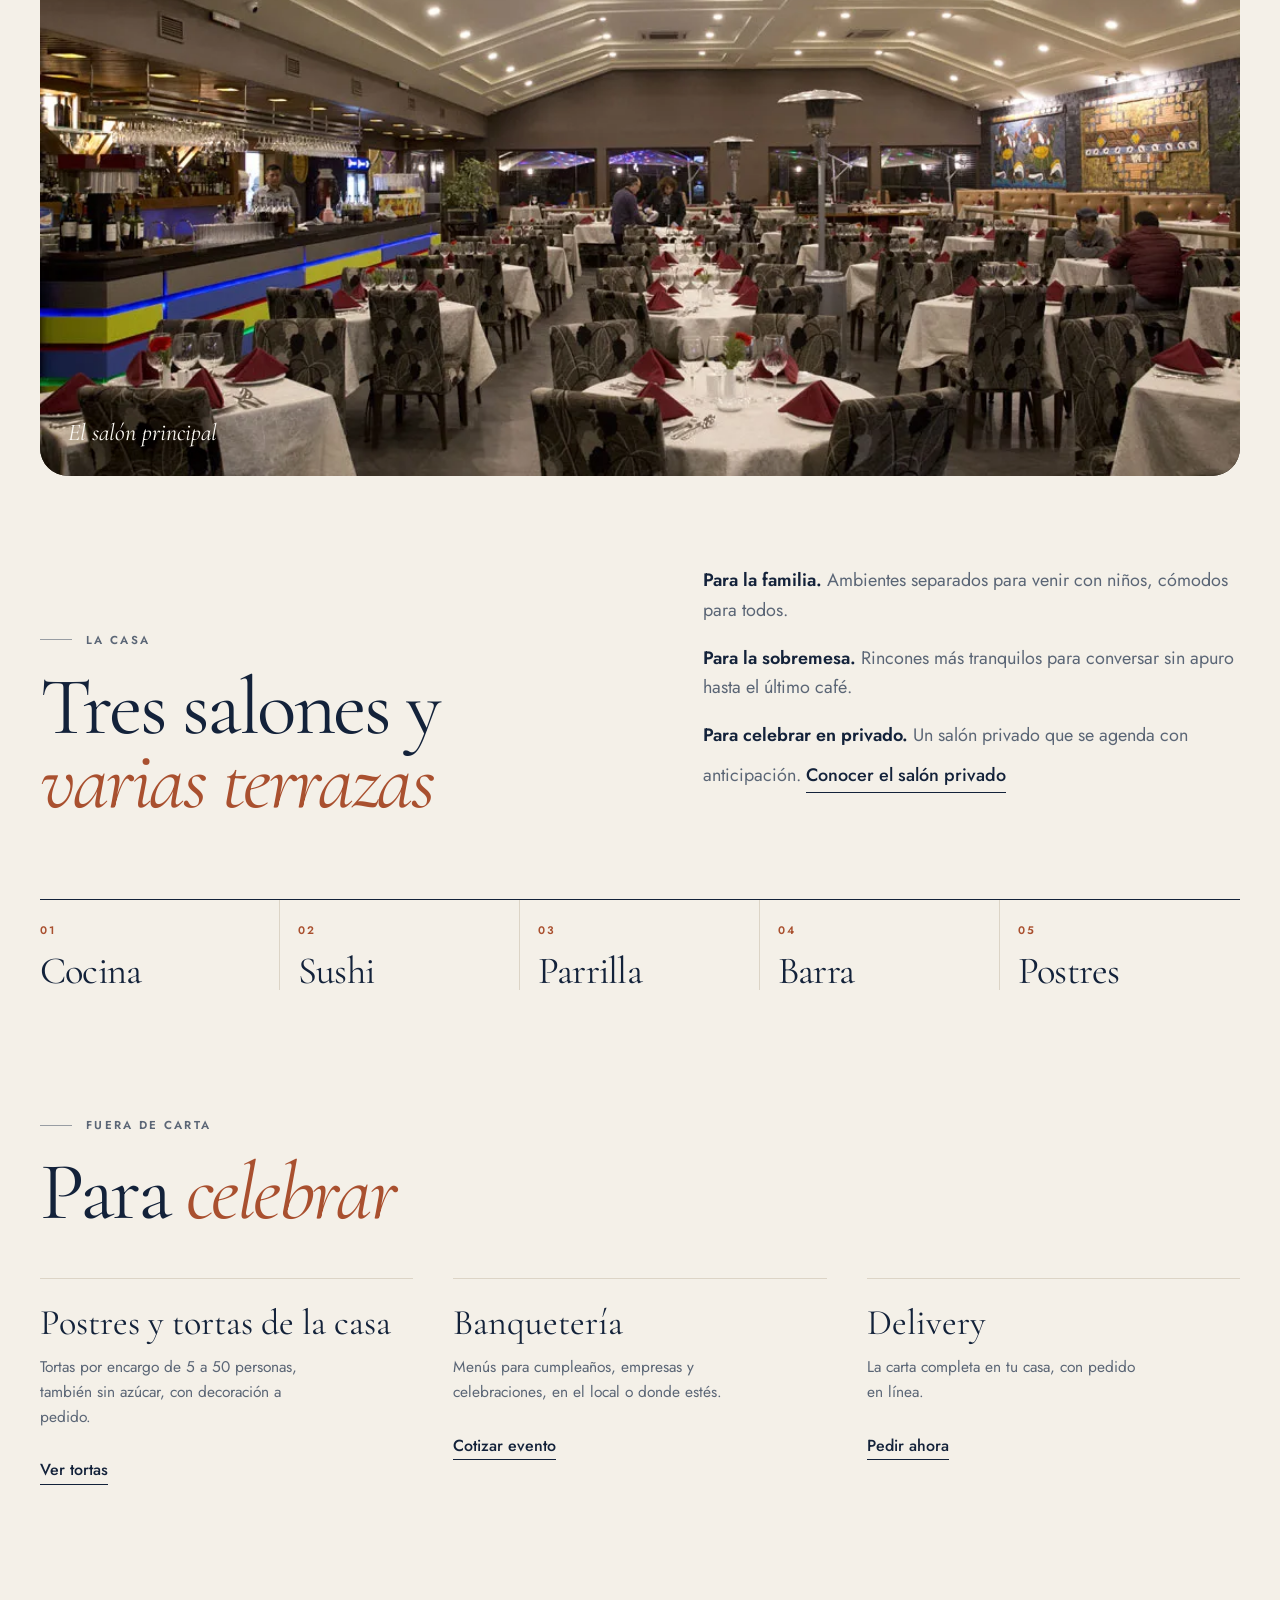
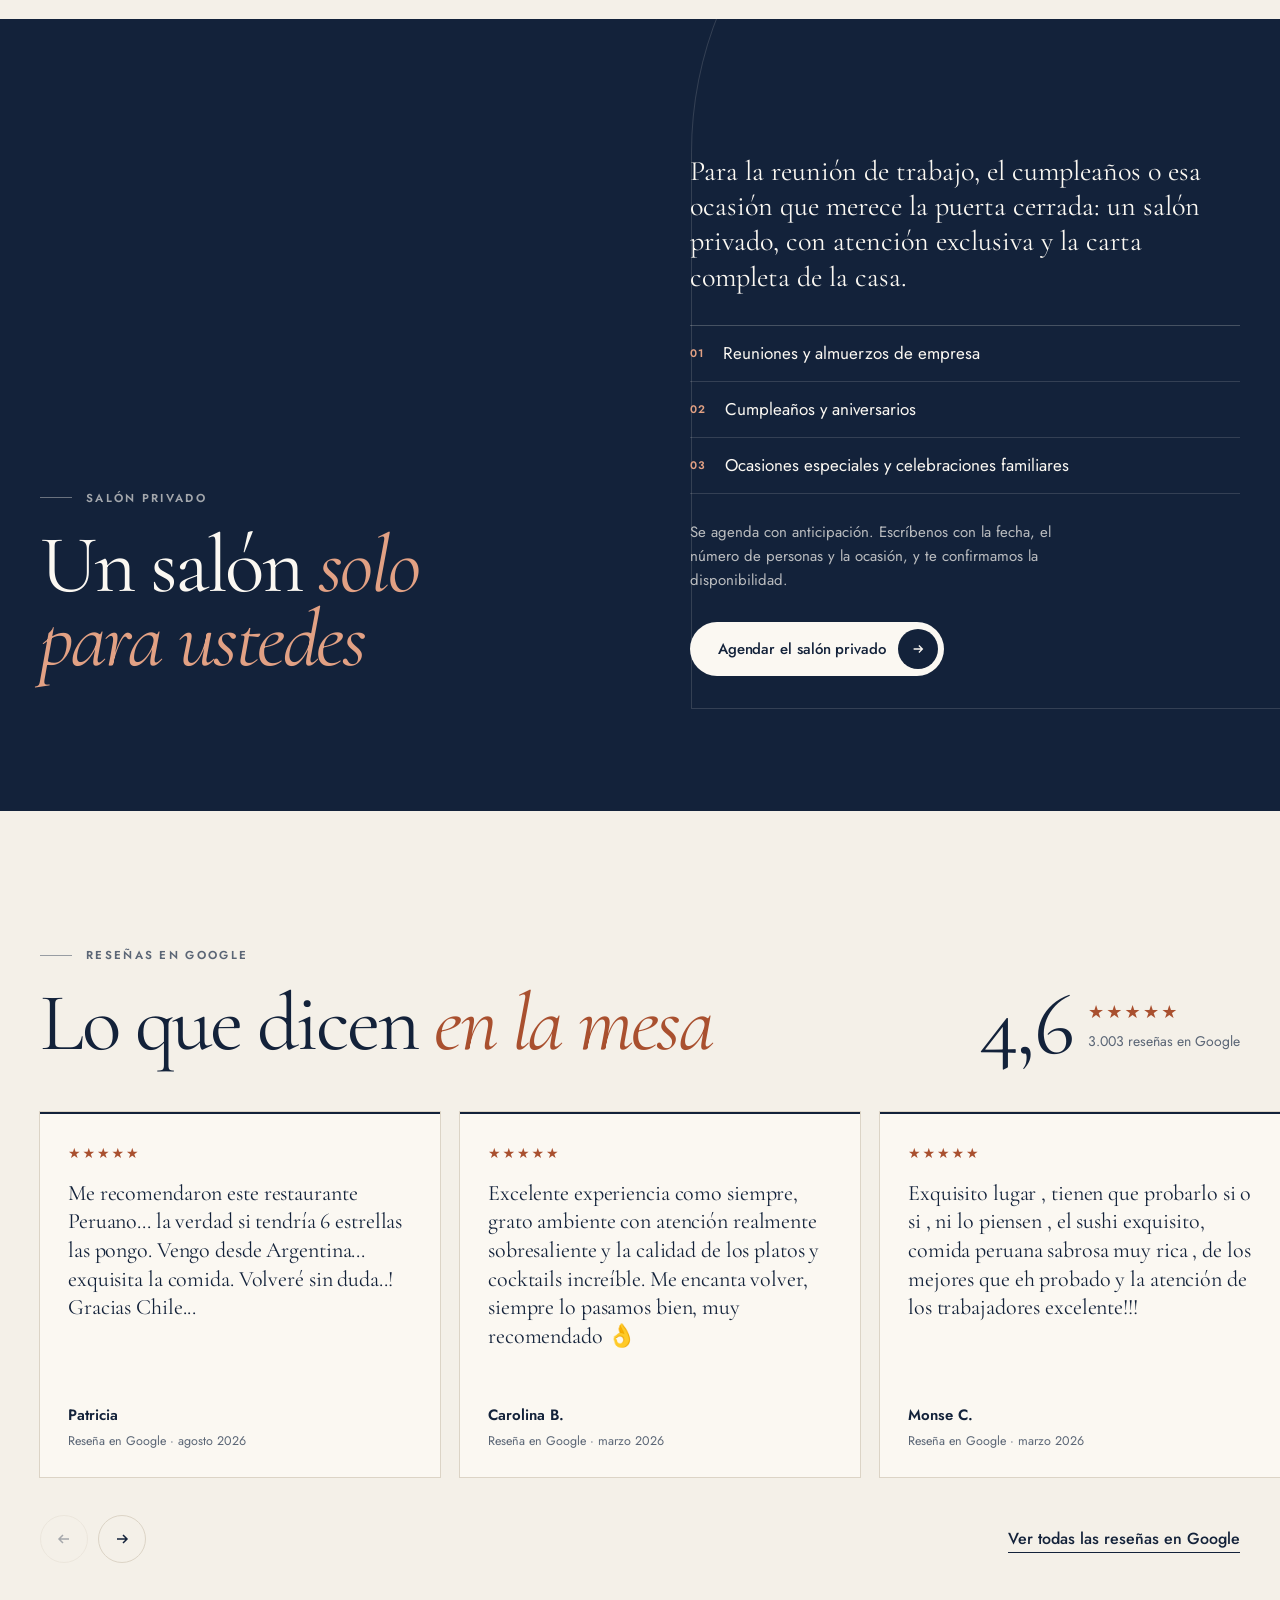
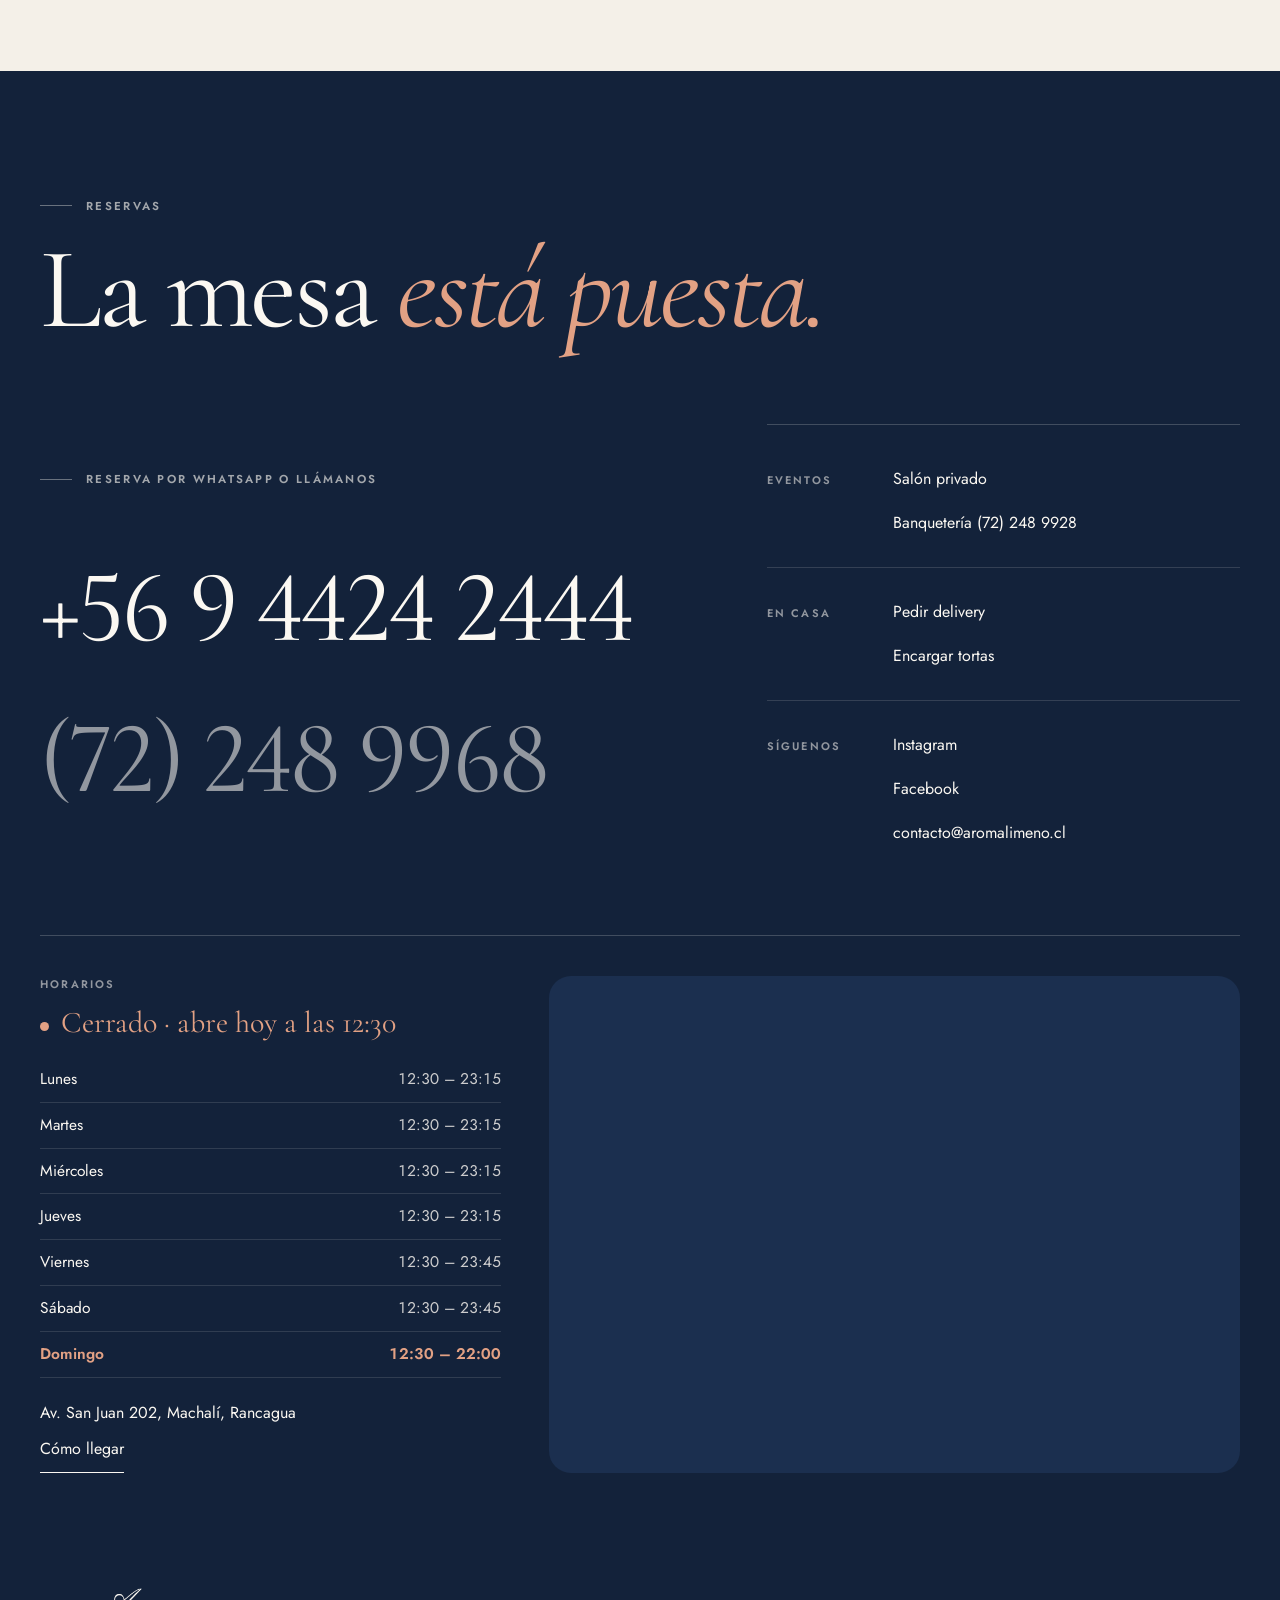
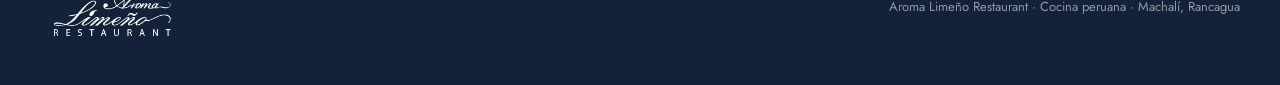
==== commit 9e0da3f3: "Pacífico: la banda de los cinco tiempos se arrastra con el dedo o el mouse Co-Authored-By: Claude Op" ====
--- a/pacifico.html
+++ b/pacifico.html
@@ -11,8 +11,8 @@
 <link rel="preconnect" href="https://fonts.googleapis.com">
 <link rel="preconnect" href="https://fonts.gstatic.com" crossorigin>
 <link href="https://fonts.googleapis.com/css2?family=Cormorant+Garamond:ital,wght@0,400;0,500;0,600;1,400&family=Jost:wght@300;400;500;600&family=Manrope:wght@400;500;600&display=swap" rel="stylesheet">
-<link rel="stylesheet" href="css/base.css?v=202611152246">
-<link rel="stylesheet" href="css/pacifico.css?v=202611152246">
+<link rel="stylesheet" href="css/base.css?v=202611152255">
+<link rel="stylesheet" href="css/pacifico.css?v=202611152255">
 <script>document.documentElement.classList.add('js');try{var xy=sessionStorage.getItem('al-xy');if(xy){xy=xy.split(',');document.documentElement.style.setProperty('--vt-x',xy[0]+'px');document.documentElement.style.setProperty('--vt-y',xy[1]+'px');sessionStorage.removeItem('al-xy');}}catch(e){}</script>
 </head>
 <body>
@@ -81,6 +81,7 @@
           <li class="p-band__t is-deco"><img src="img/p17_125.webp" alt="" loading="lazy"></li>
           <li class="p-band__t is-deco"><img src="img/p12_83.webp" alt="" loading="lazy"></li>
         </ul>
+        <p class="p-band__hint">‹ Desliza para recorrer los tiempos ›</p>
         <p class="p-band__n"><b>I</b><span>/ V</span></p>
       </div>
       <div class="p-ticker" aria-hidden="true"><p class="p-ticker__t"><span>Ceviche Limeño · $15.900 · Cocina y barra · </span></p></div>
@@ -320,8 +321,8 @@
   <div class="p-grain" aria-hidden="true"></div>
 </div>
 
-<script src="js/carta.js?v=202611152246"></script>
-<script src="js/base.js?v=202611152246"></script>
-<script src="js/pacifico.js?v=202611152246"></script>
+<script src="js/carta.js?v=202611152255"></script>
+<script src="js/base.js?v=202611152255"></script>
+<script src="js/pacifico.js?v=202611152255"></script>
 </body>
 </html>
--- a/css/pacifico.css
+++ b/css/pacifico.css
@@ -659,3 +659,11 @@
 .p-dish__panel { width: min(460px, 86vw); }
 .p-opts { grid-template-columns: 1fr 1fr; }
 @media (max-width: 600px) { .p-dish__panel { width: 84vw; } .p-dish__fig { aspect-ratio: 16 / 11; } .p-opt span { font-size: 13.5px; padding: 8px 10px; } }
+/* banda de los cinco tiempos arrastrable */
+.p-band { touch-action: pan-y; cursor: grab; user-select: none; -webkit-user-select: none; }
+.p-band.is-drag { cursor: grabbing; }
+.p-band img { -webkit-user-drag: none; pointer-events: none; }
+.p-band__t[data-k] { cursor: pointer; }
+.p-band.is-drag .p-band__track, .p-band.is-drag .p-band__t { transition: none; }
+.p-band__hint { position: absolute; left: 50%; bottom: 10px; transform: translateX(-50%); margin: 0; padding: 6px 14px; border-radius: 999px; background: color-mix(in srgb, var(--p-ink) 82%, transparent); color: var(--p-paper); font-size: 12px; font-weight: 600; letter-spacing: .08em; pointer-events: none; transition: opacity .5s; white-space: nowrap; }
+.p-band.is-usada .p-band__hint { opacity: 0; }
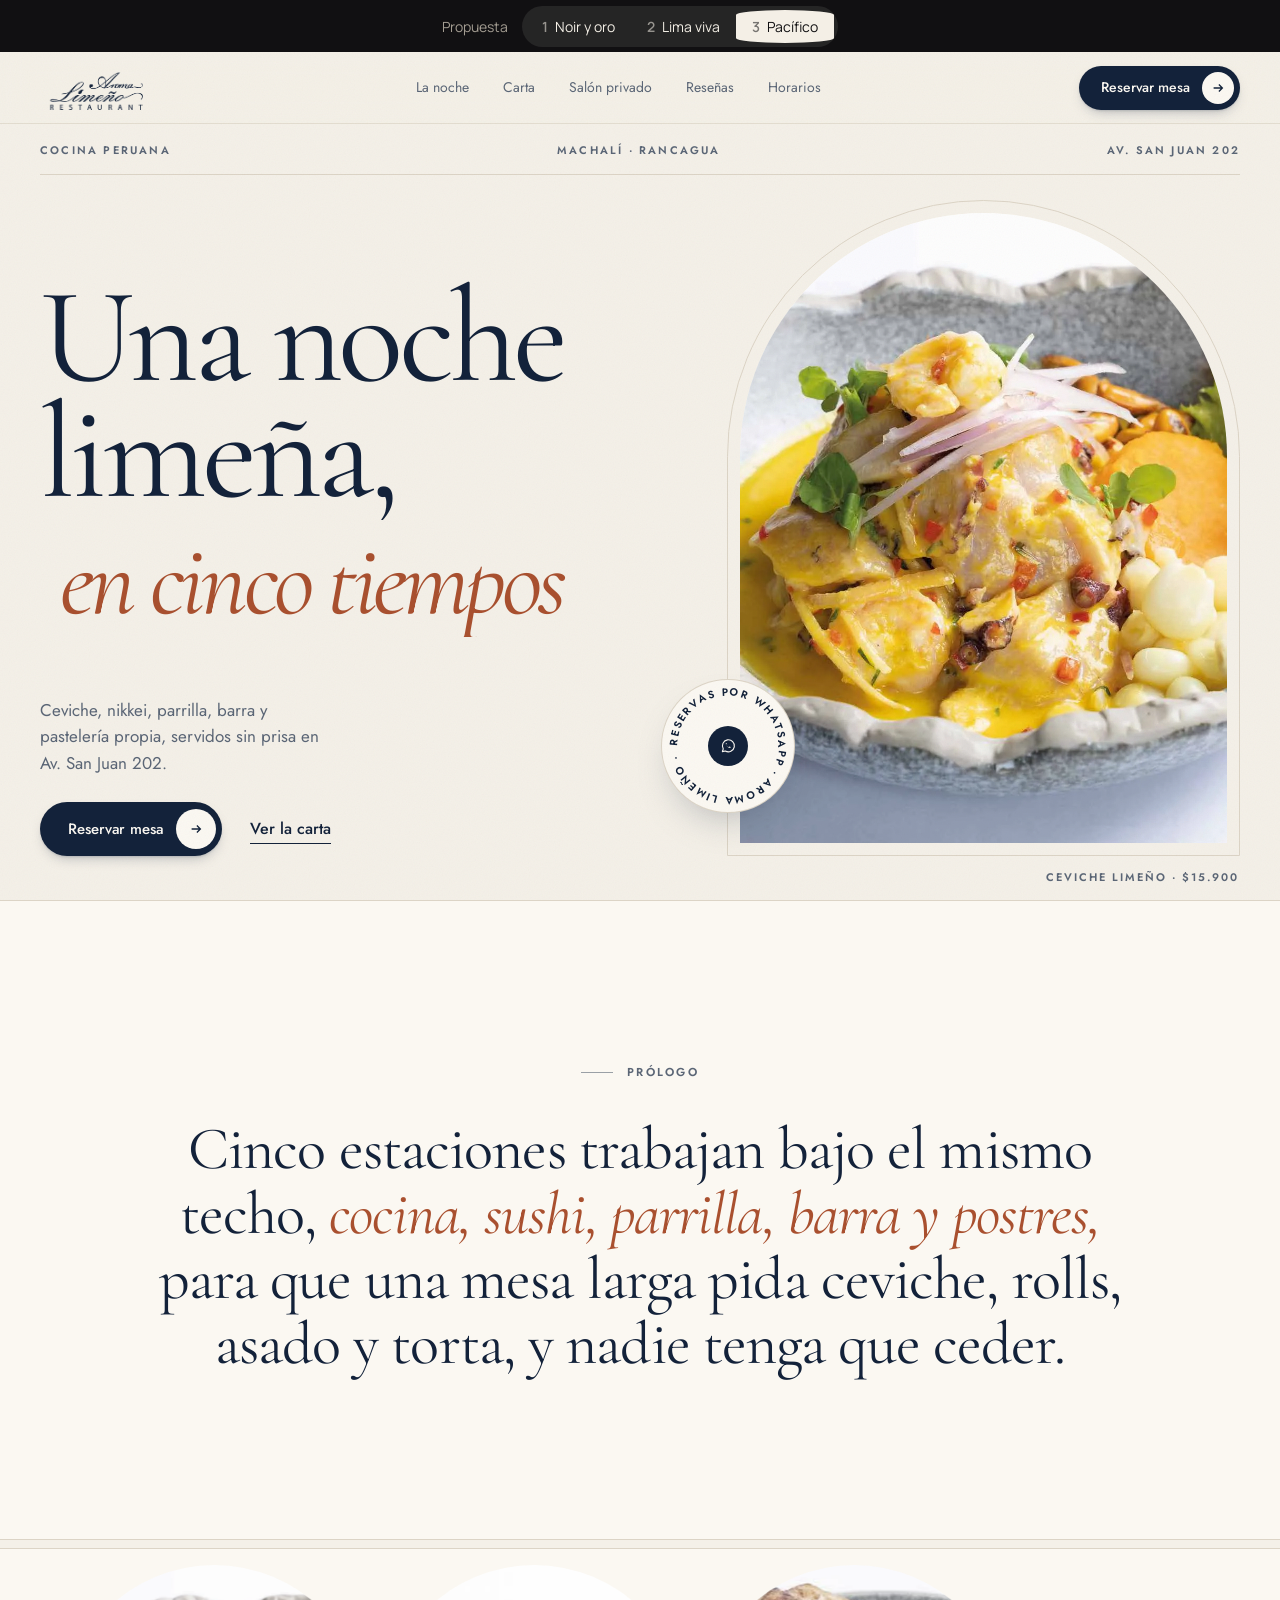
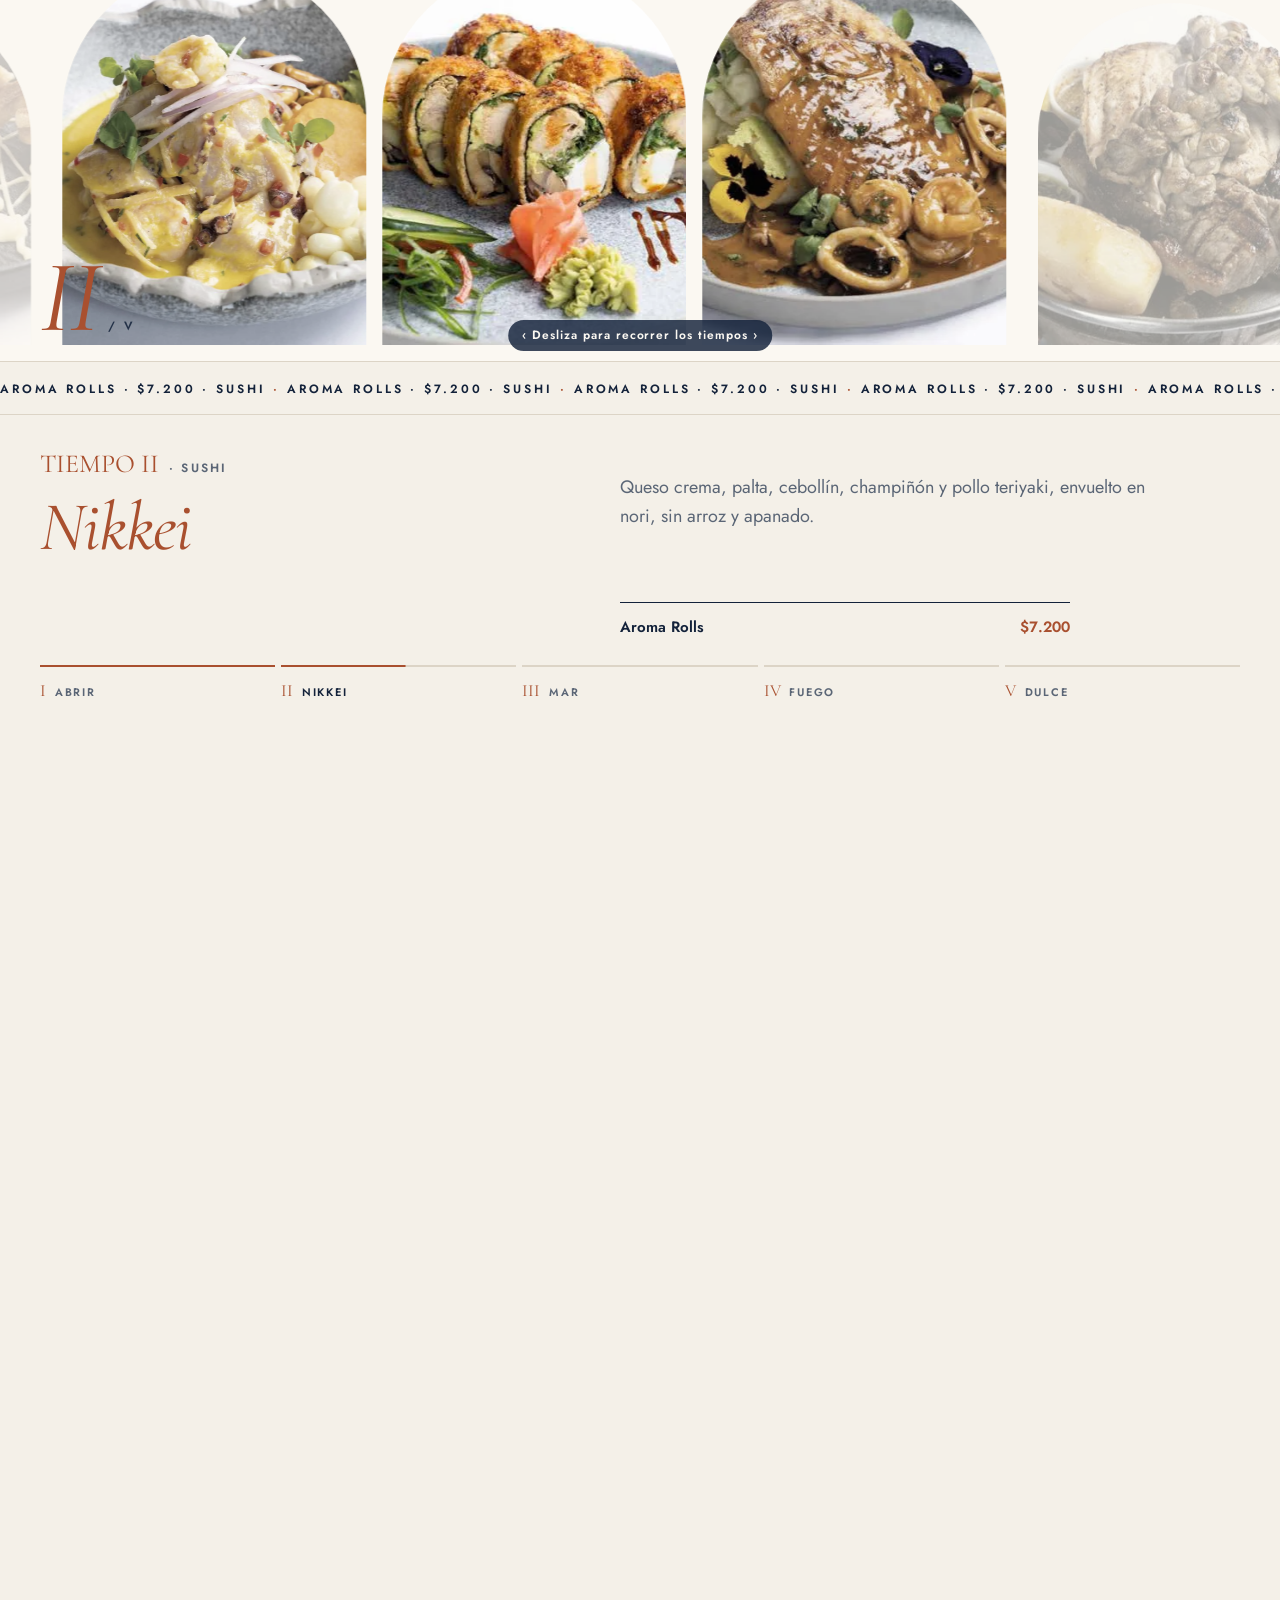
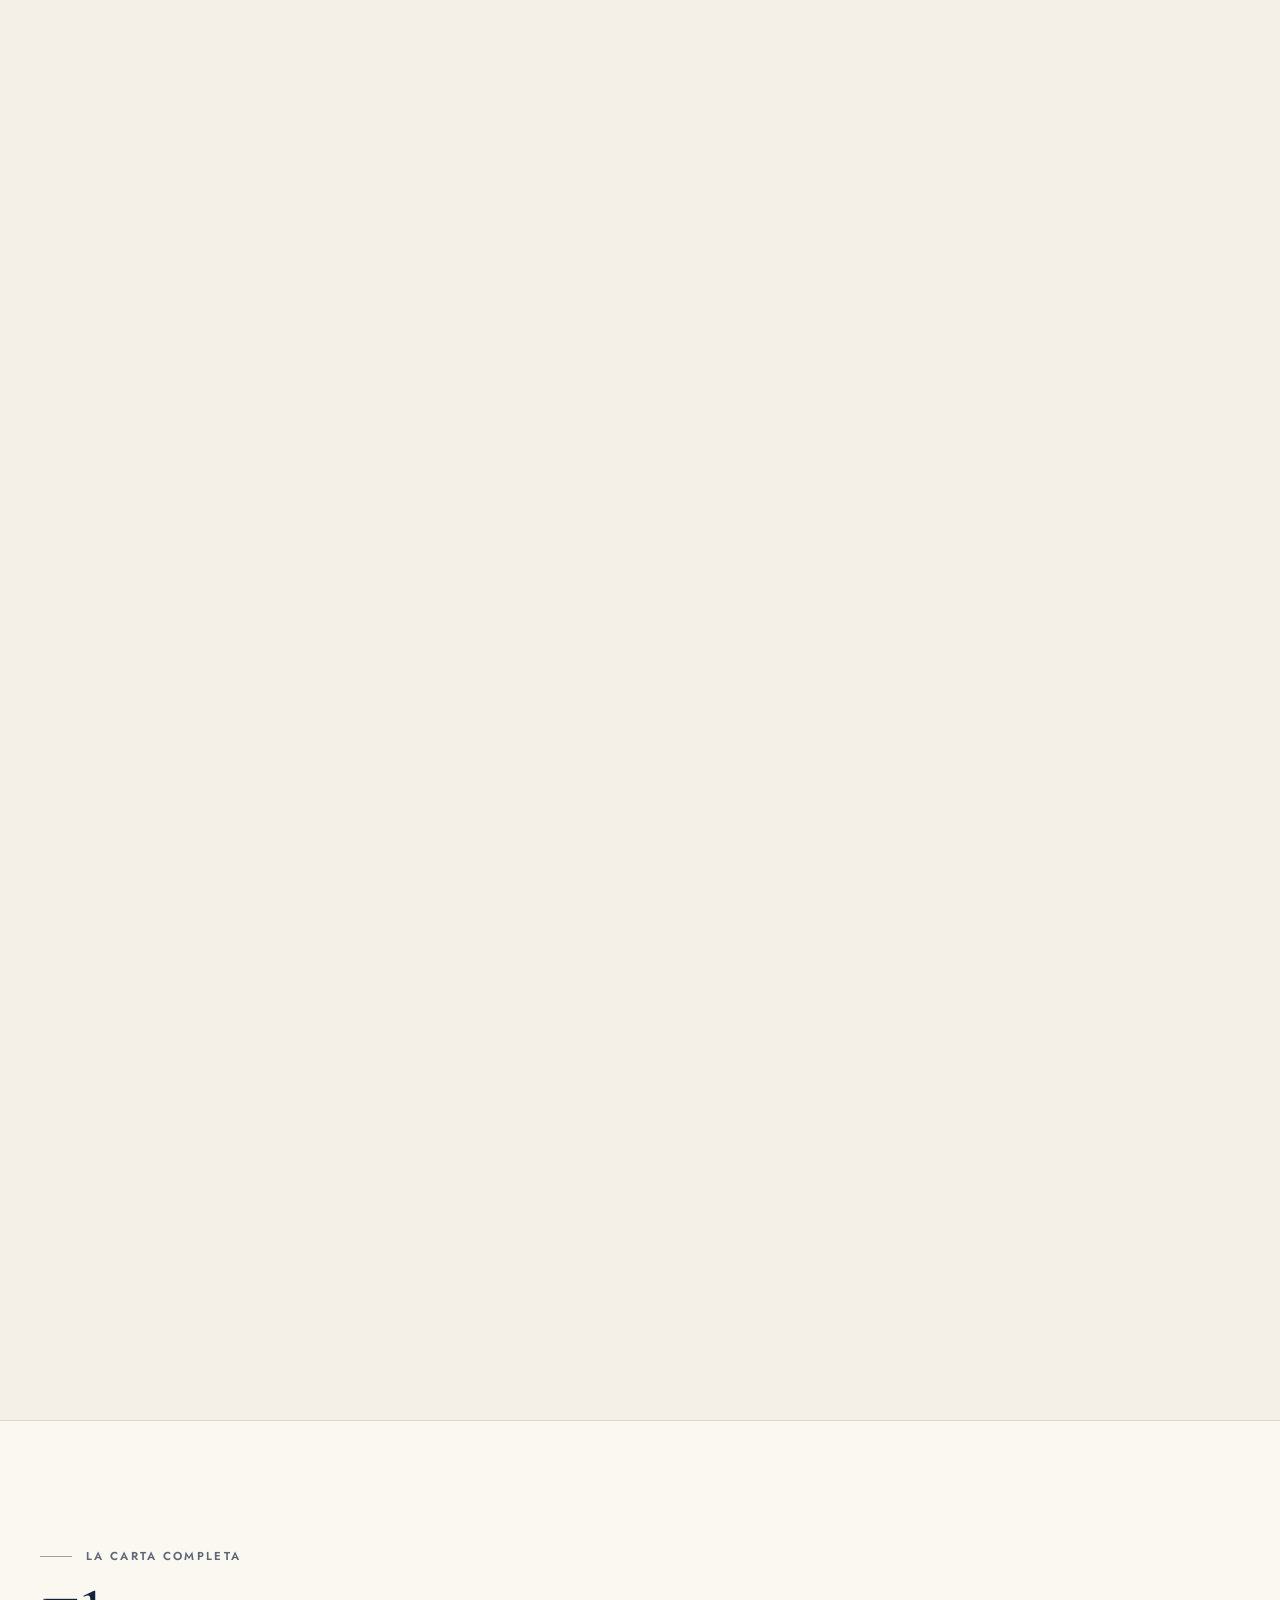
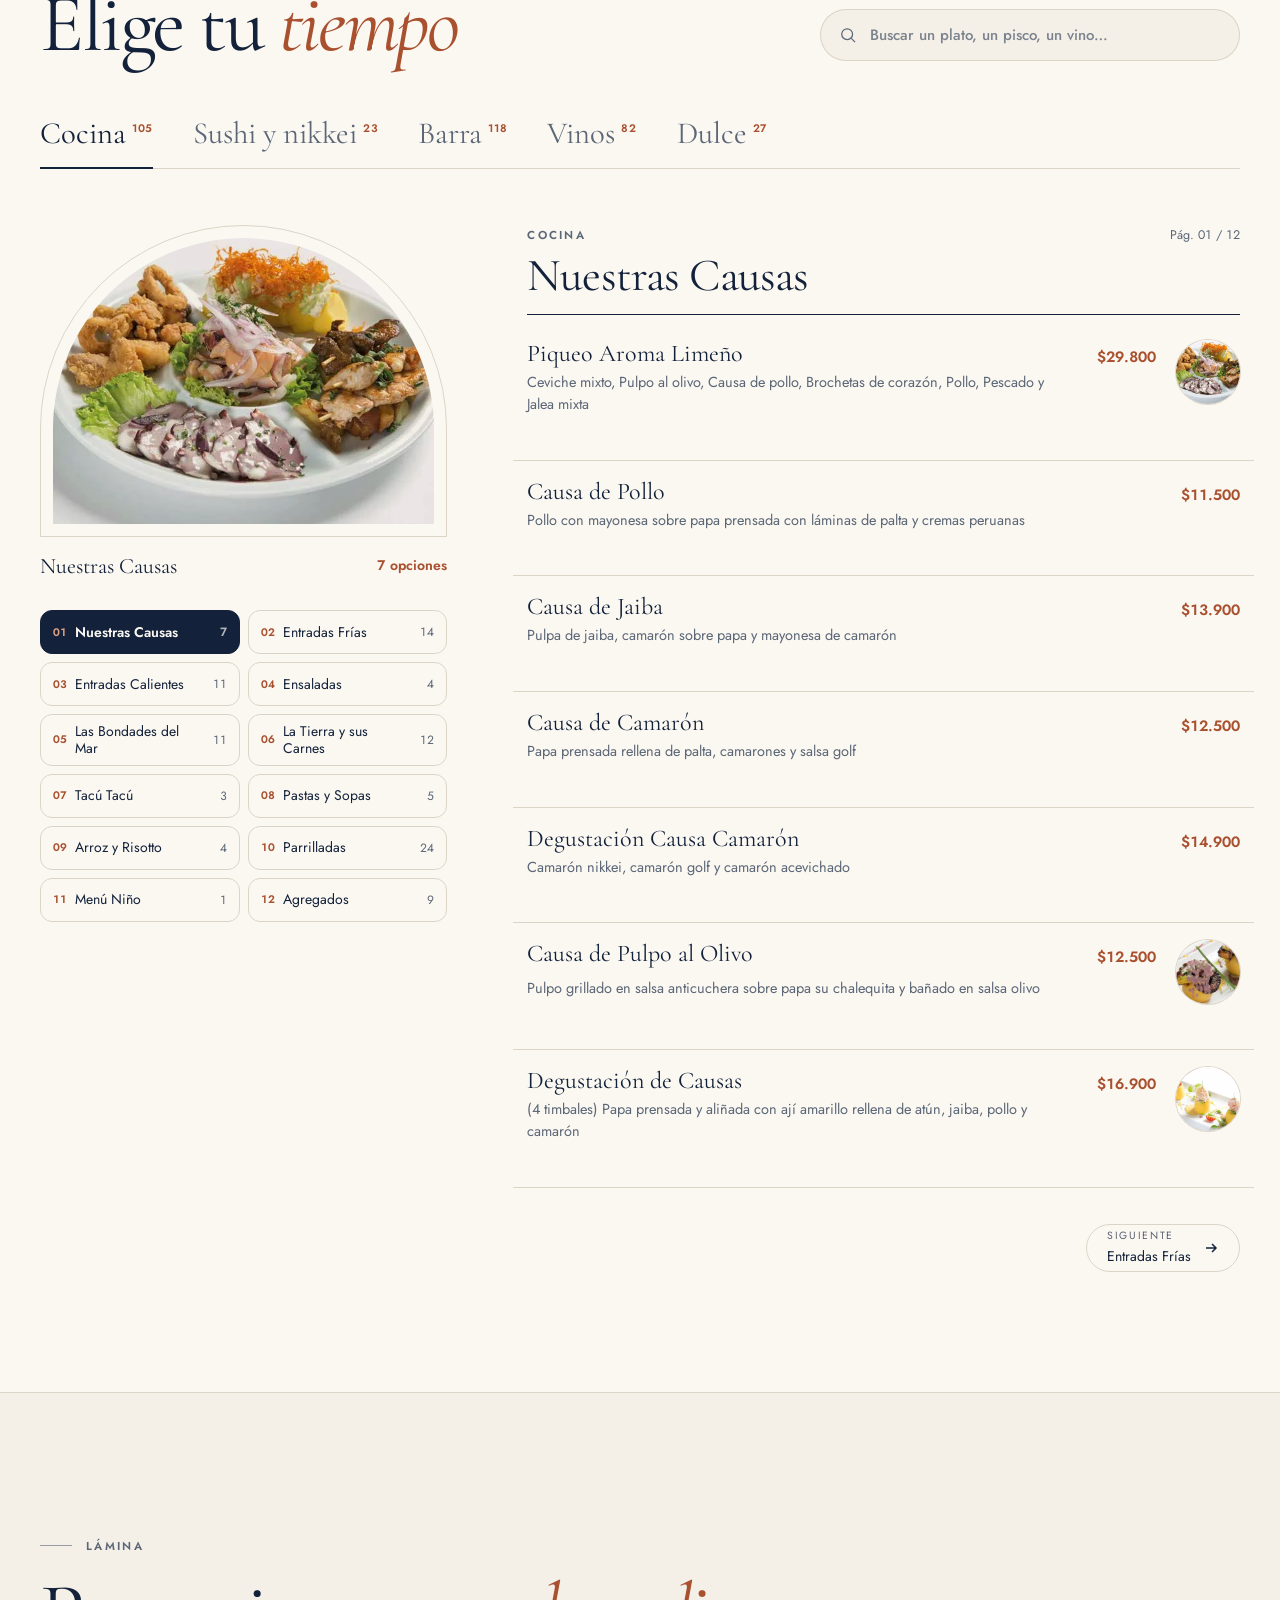
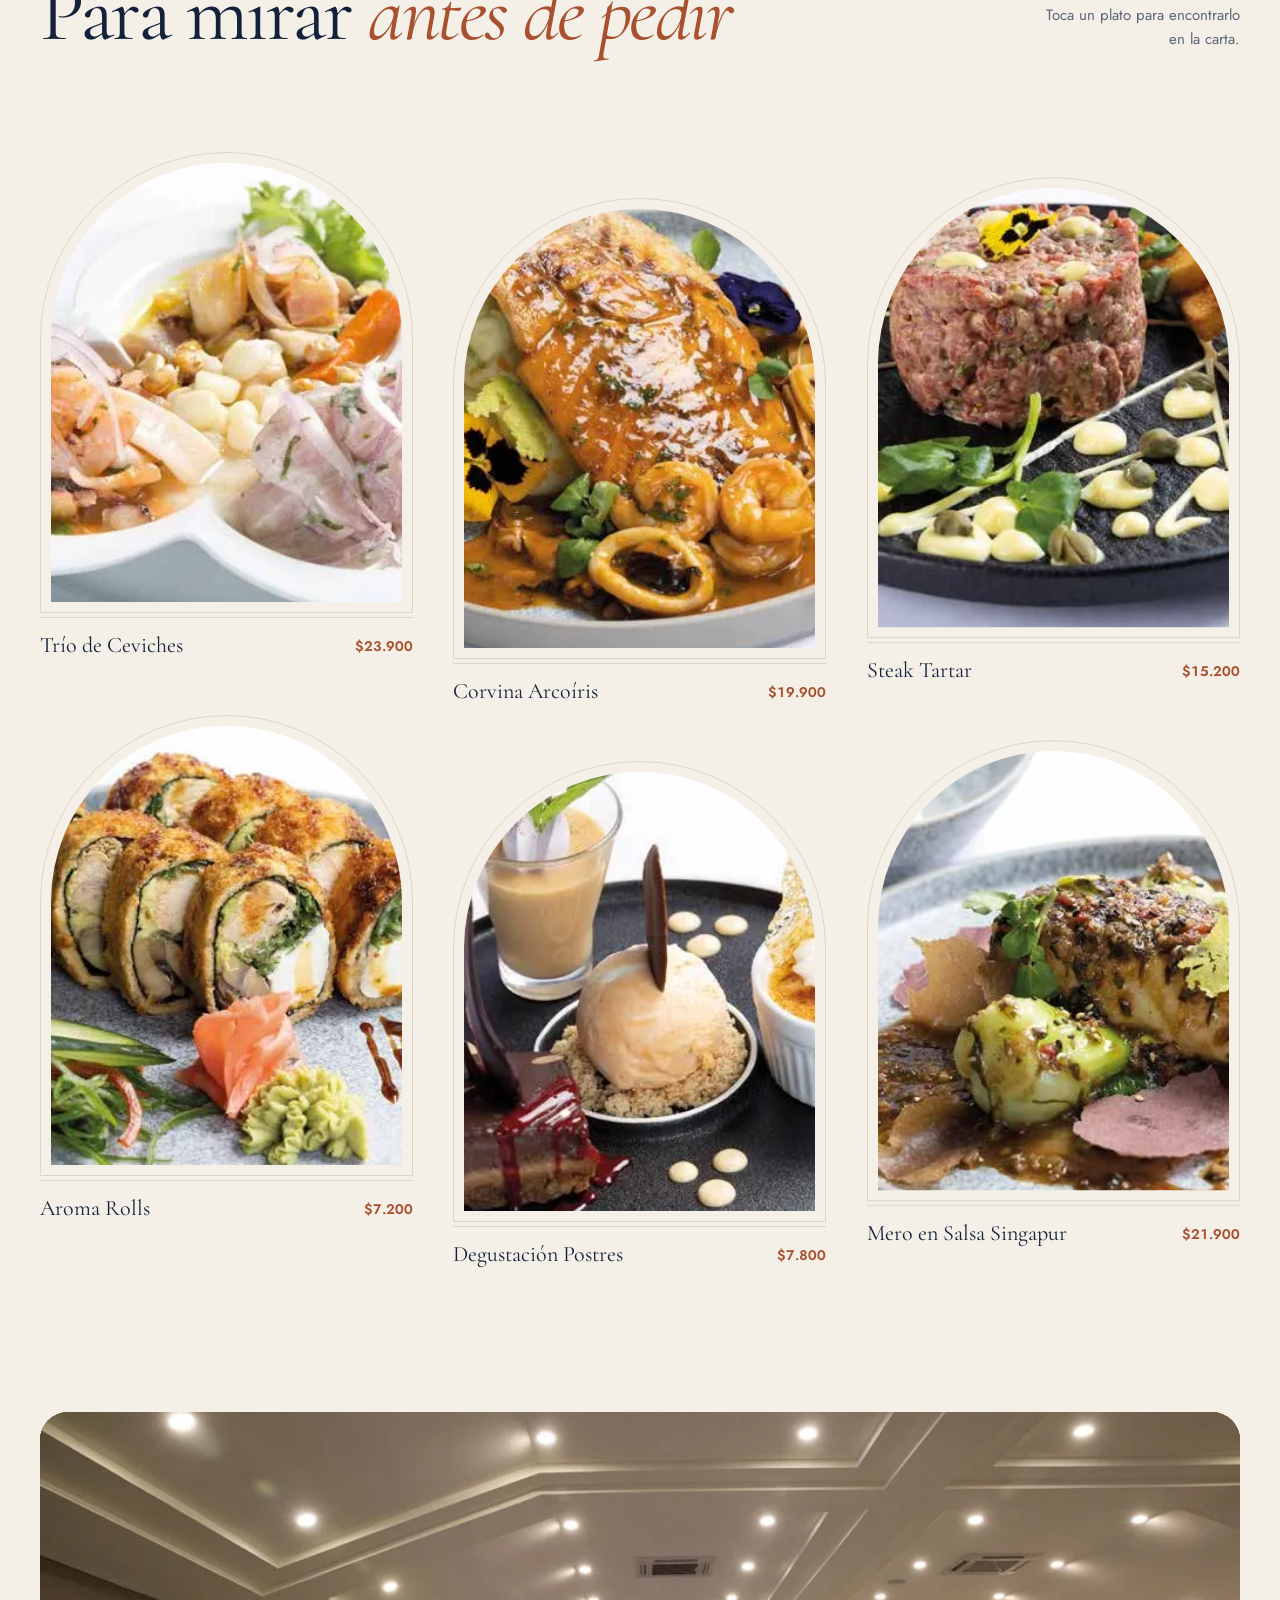
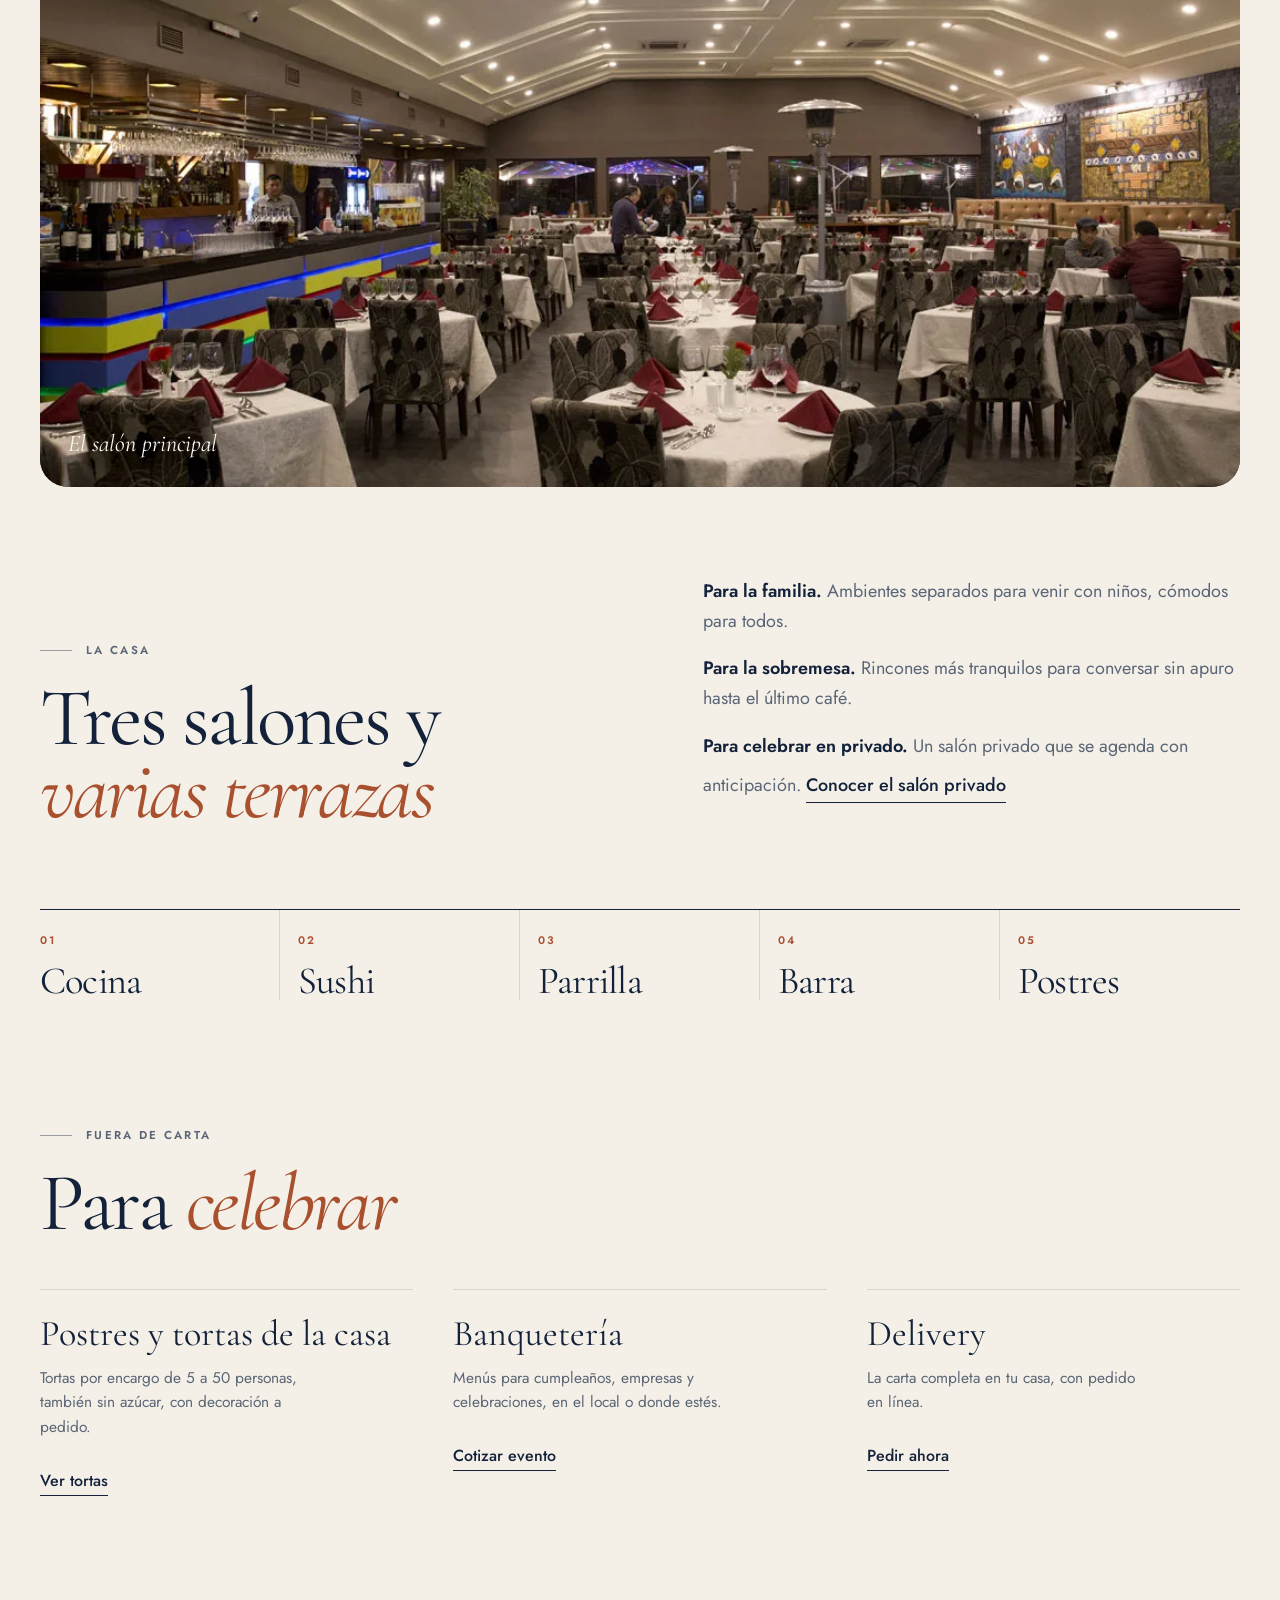
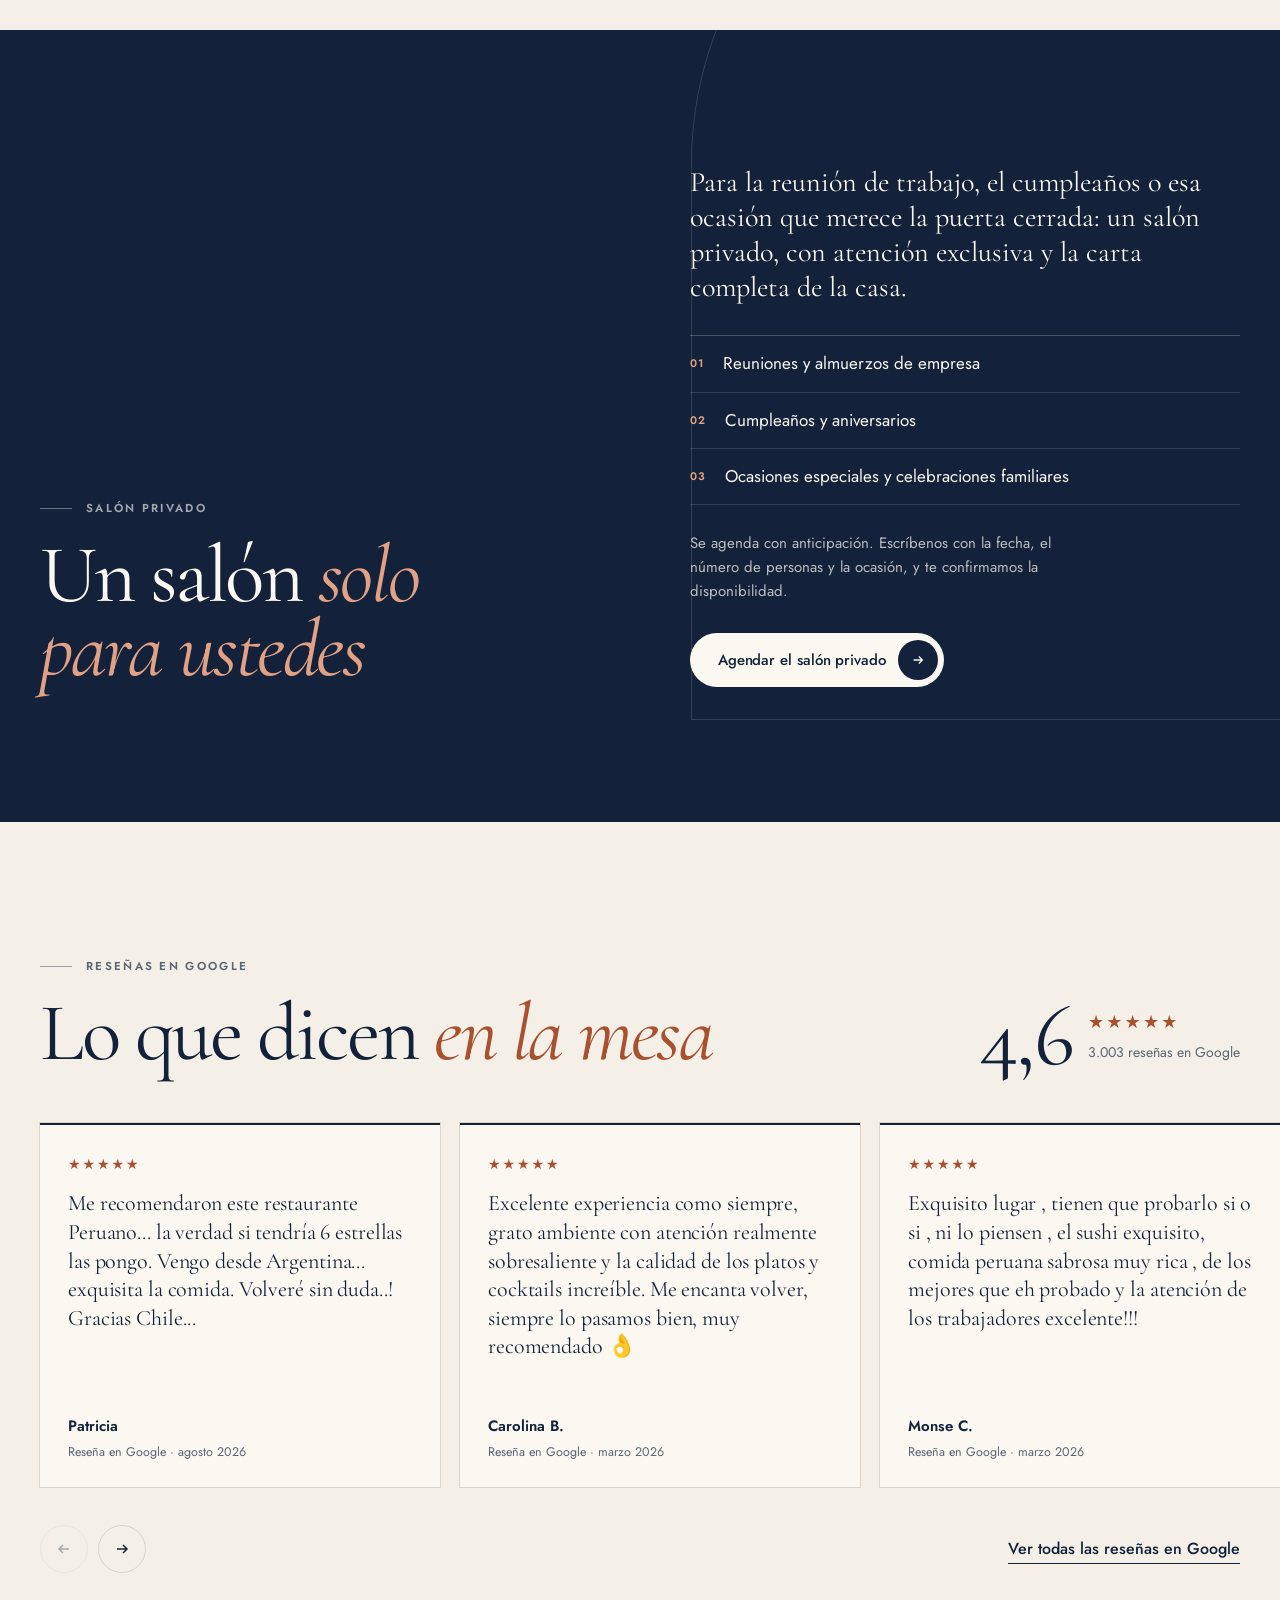
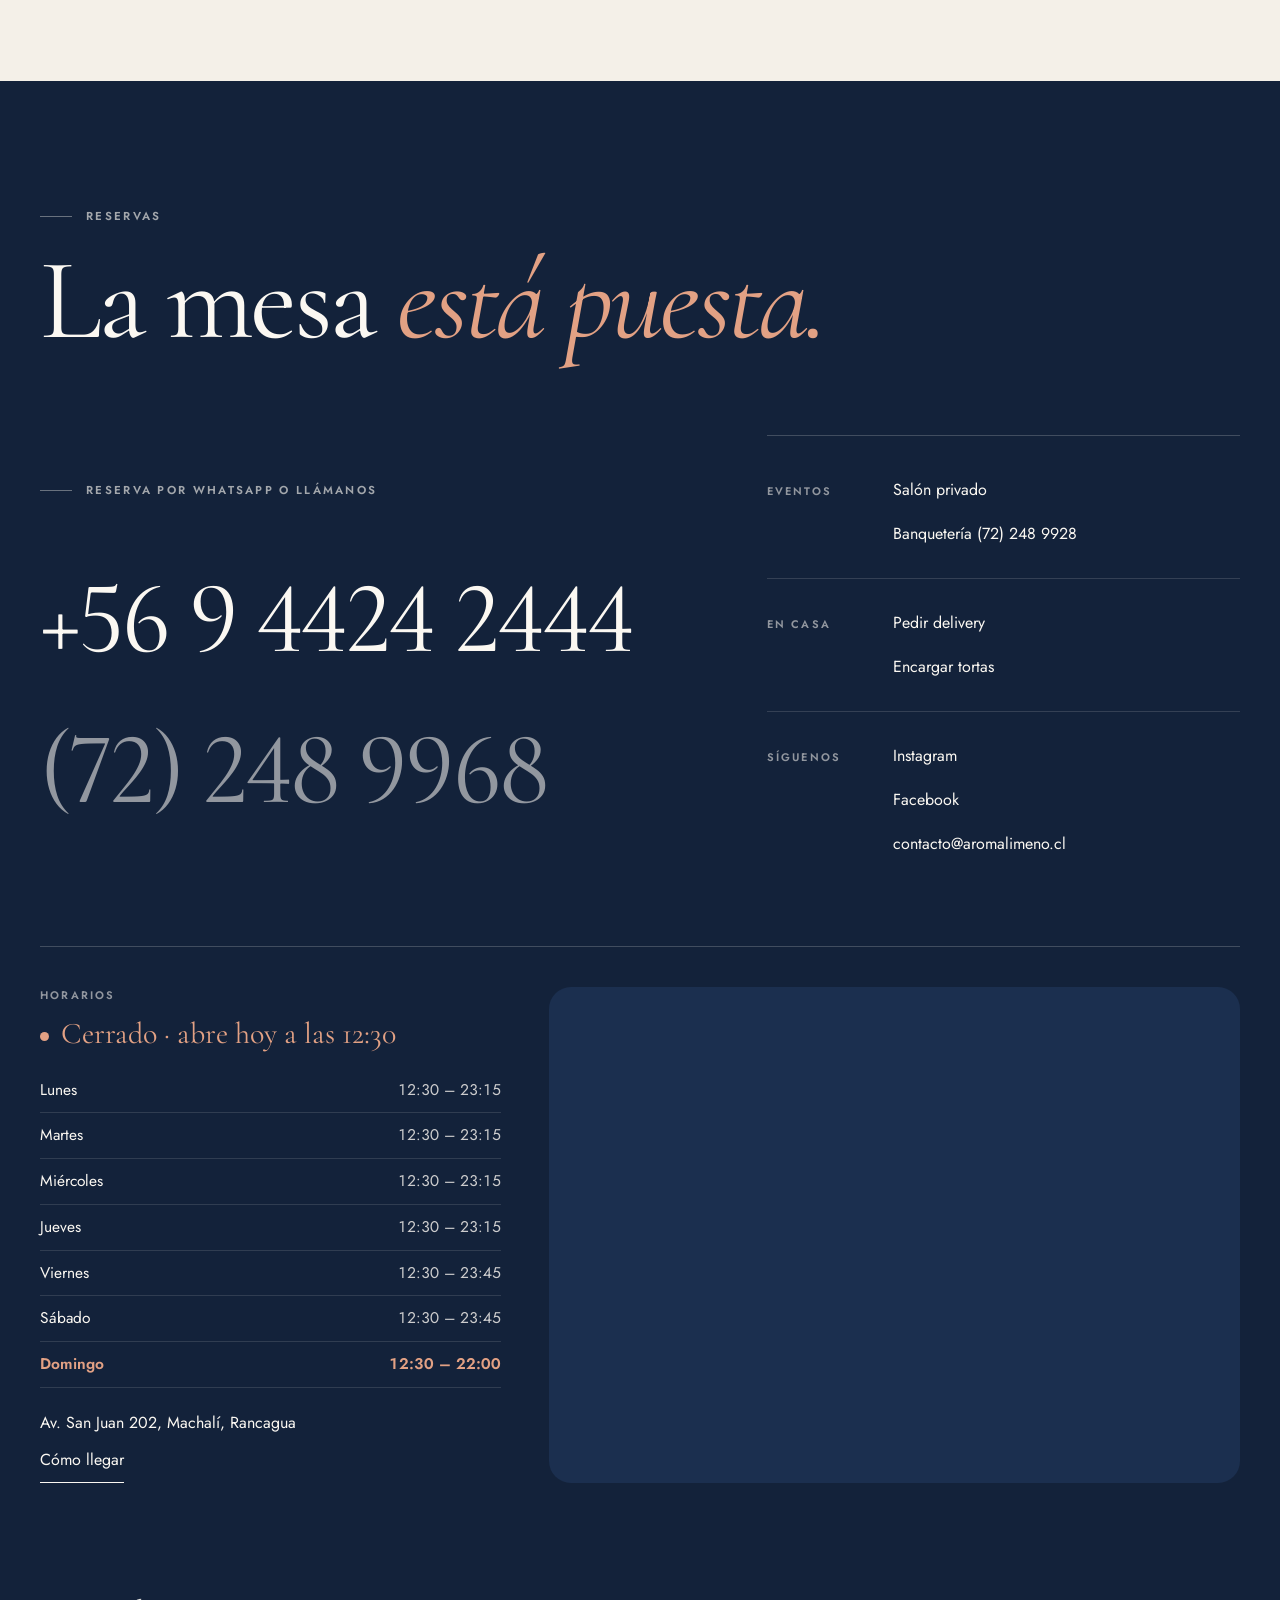
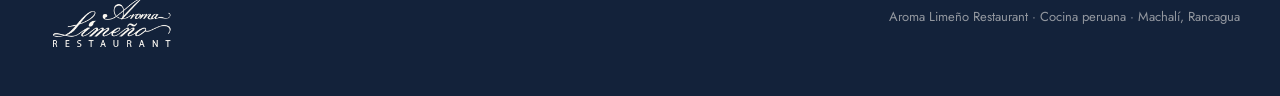
==== commit bffd60f0: "Carta: 34 fotos de platos tomadas de la tienda Agil del restaurante Co-Authored-By: Claude Opus 5.5 " ====
--- a/pacifico.html
+++ b/pacifico.html
@@ -11,8 +11,8 @@
 <link rel="preconnect" href="https://fonts.googleapis.com">
 <link rel="preconnect" href="https://fonts.gstatic.com" crossorigin>
 <link href="https://fonts.googleapis.com/css2?family=Cormorant+Garamond:ital,wght@0,400;0,500;0,600;1,400&family=Jost:wght@300;400;500;600&family=Manrope:wght@400;500;600&display=swap" rel="stylesheet">
-<link rel="stylesheet" href="css/base.css?v=202611152255">
-<link rel="stylesheet" href="css/pacifico.css?v=202611152255">
+<link rel="stylesheet" href="css/base.css?v=202611160012">
+<link rel="stylesheet" href="css/pacifico.css?v=202611160012">
 <script>document.documentElement.classList.add('js');try{var xy=sessionStorage.getItem('al-xy');if(xy){xy=xy.split(',');document.documentElement.style.setProperty('--vt-x',xy[0]+'px');document.documentElement.style.setProperty('--vt-y',xy[1]+'px');sessionStorage.removeItem('al-xy');}}catch(e){}</script>
 </head>
 <body>
@@ -321,8 +321,8 @@
   <div class="p-grain" aria-hidden="true"></div>
 </div>
 
-<script src="js/carta.js?v=202611152255"></script>
-<script src="js/base.js?v=202611152255"></script>
-<script src="js/pacifico.js?v=202611152255"></script>
+<script src="js/carta.js?v=202611160012"></script>
+<script src="js/base.js?v=202611160012"></script>
+<script src="js/pacifico.js?v=202611160012"></script>
 </body>
 </html>
